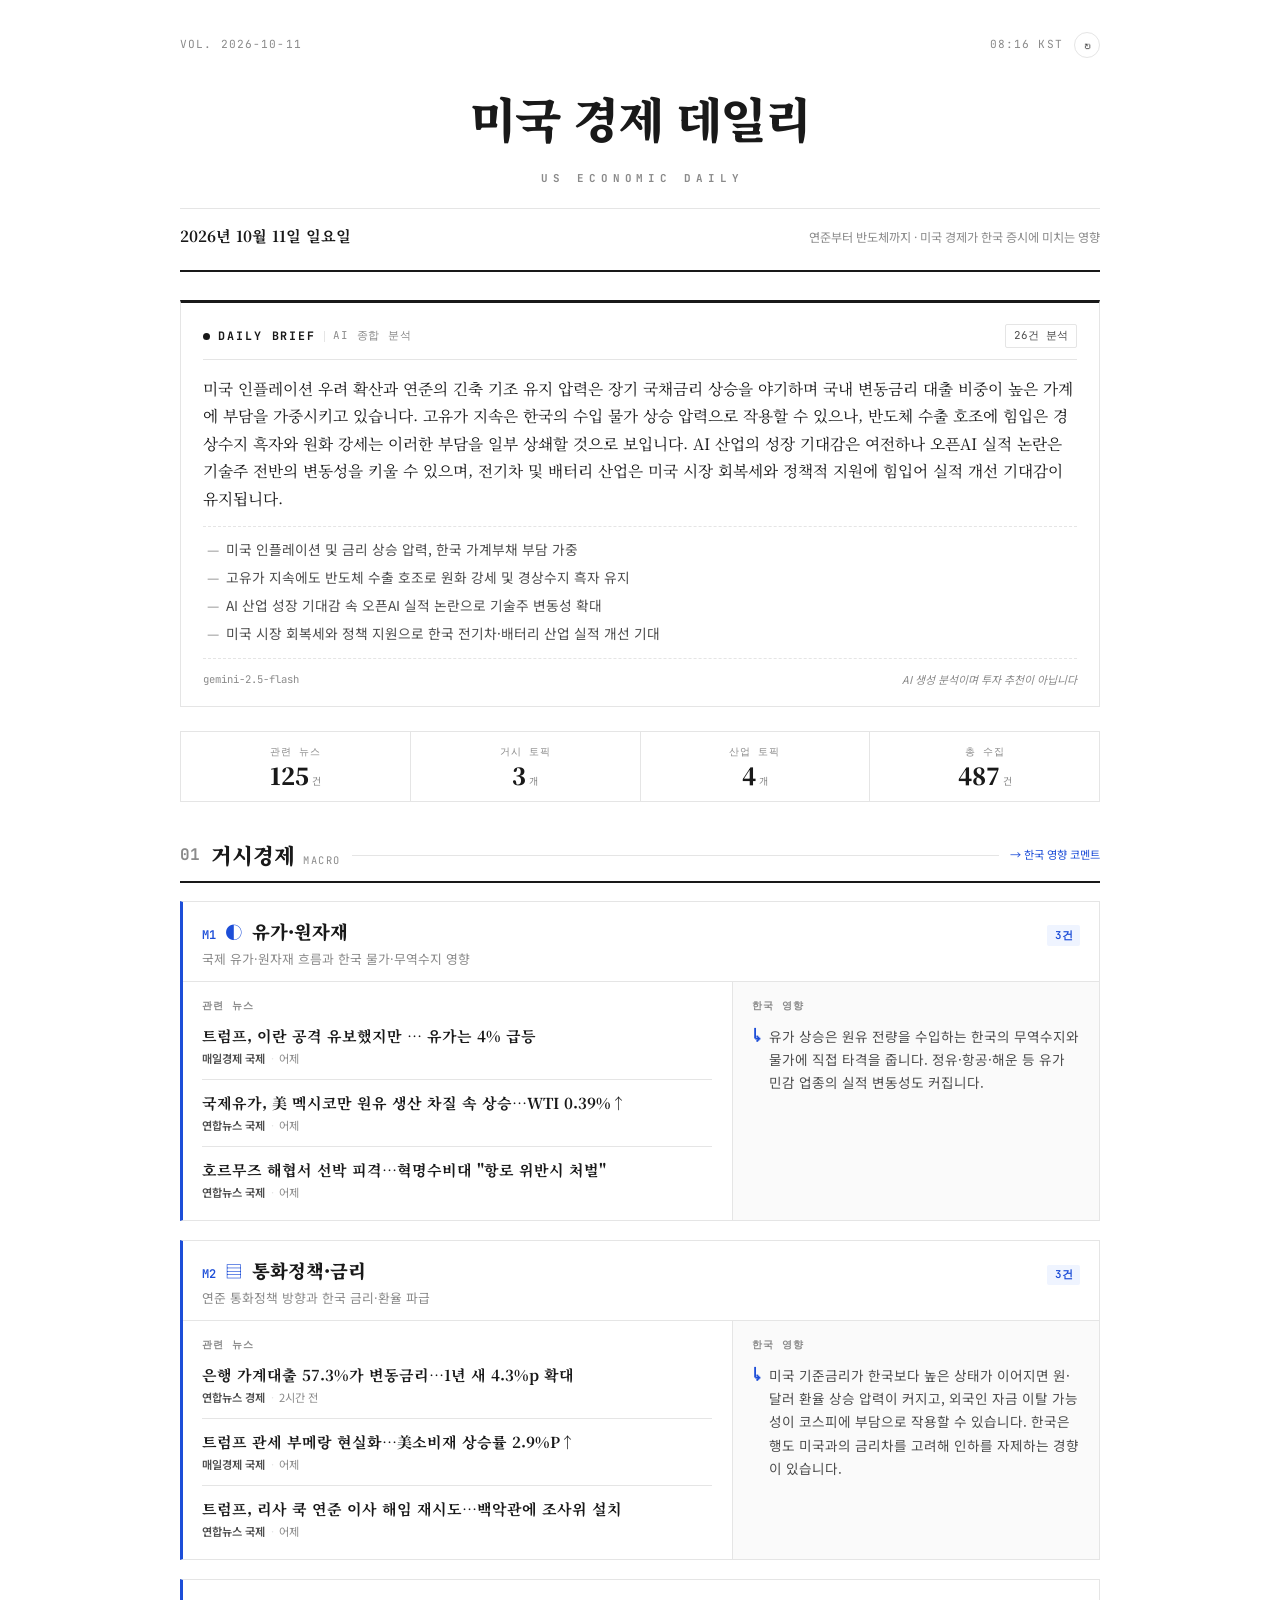
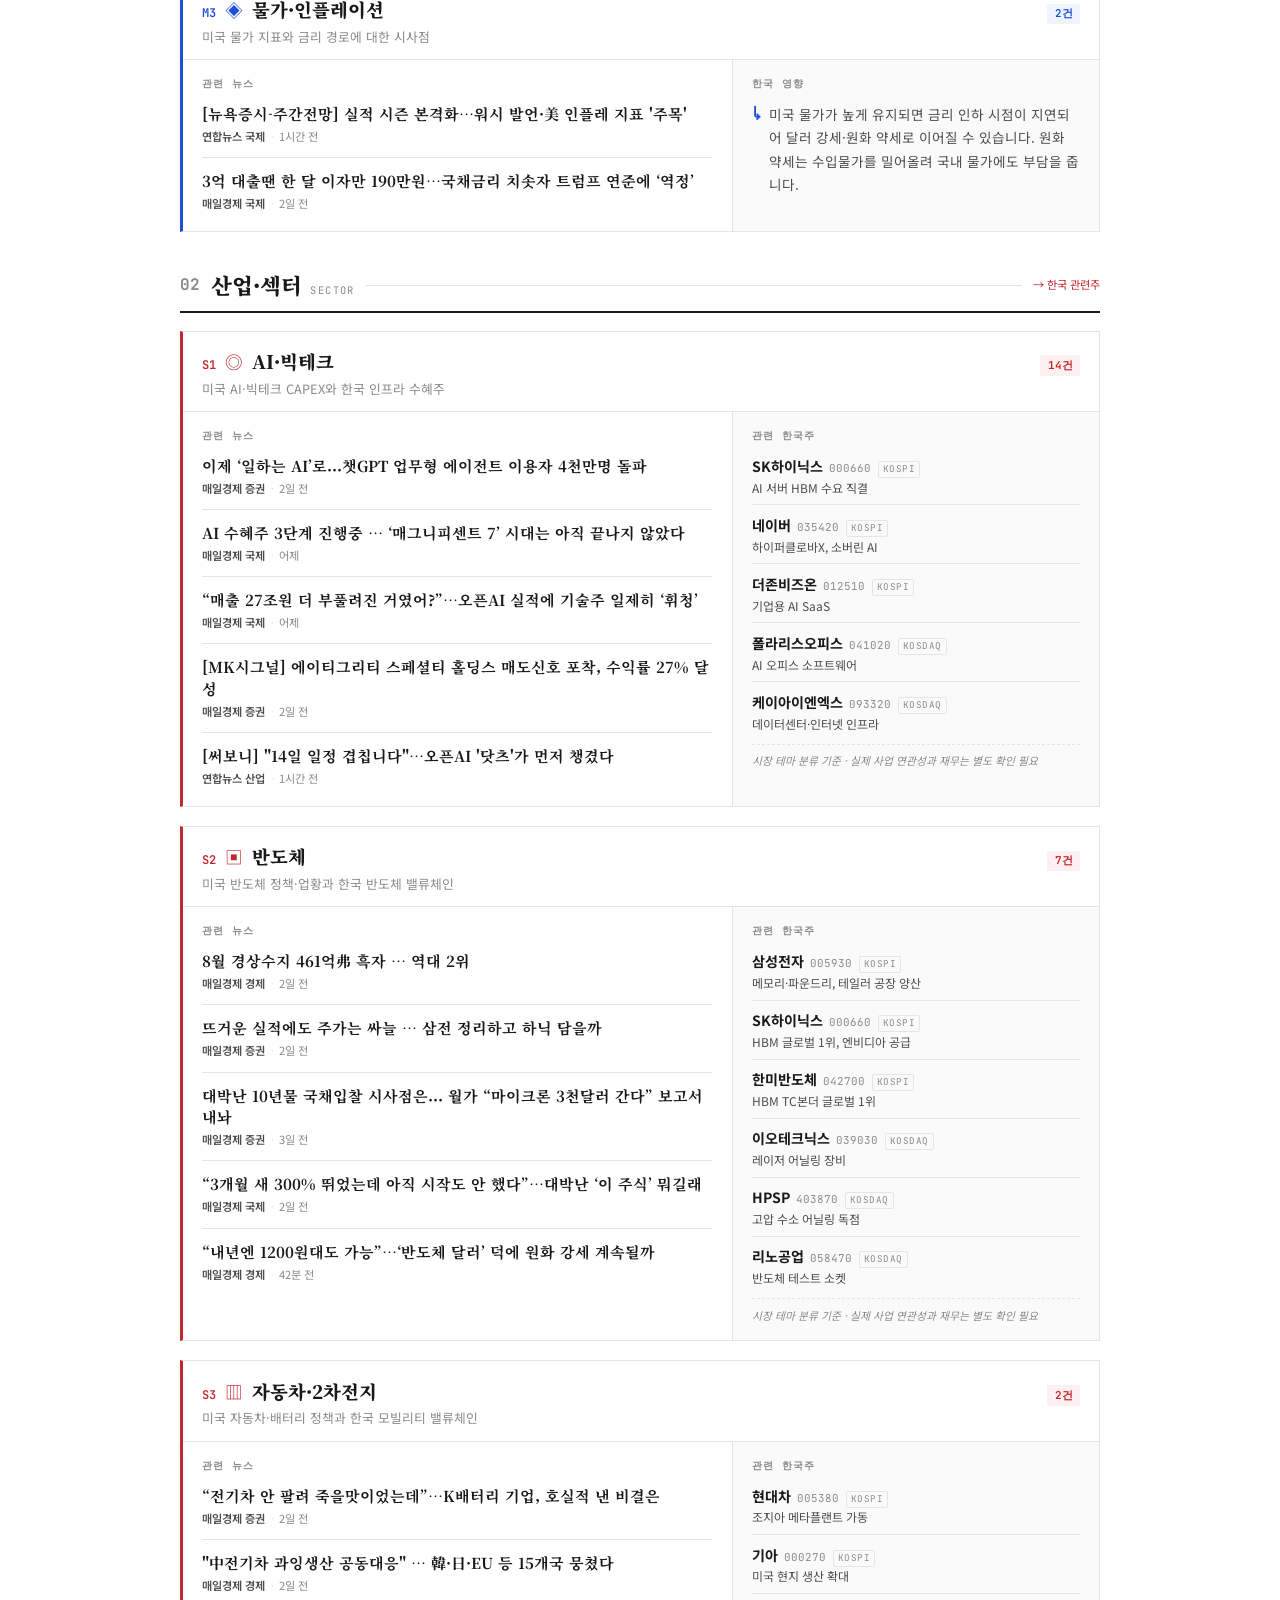
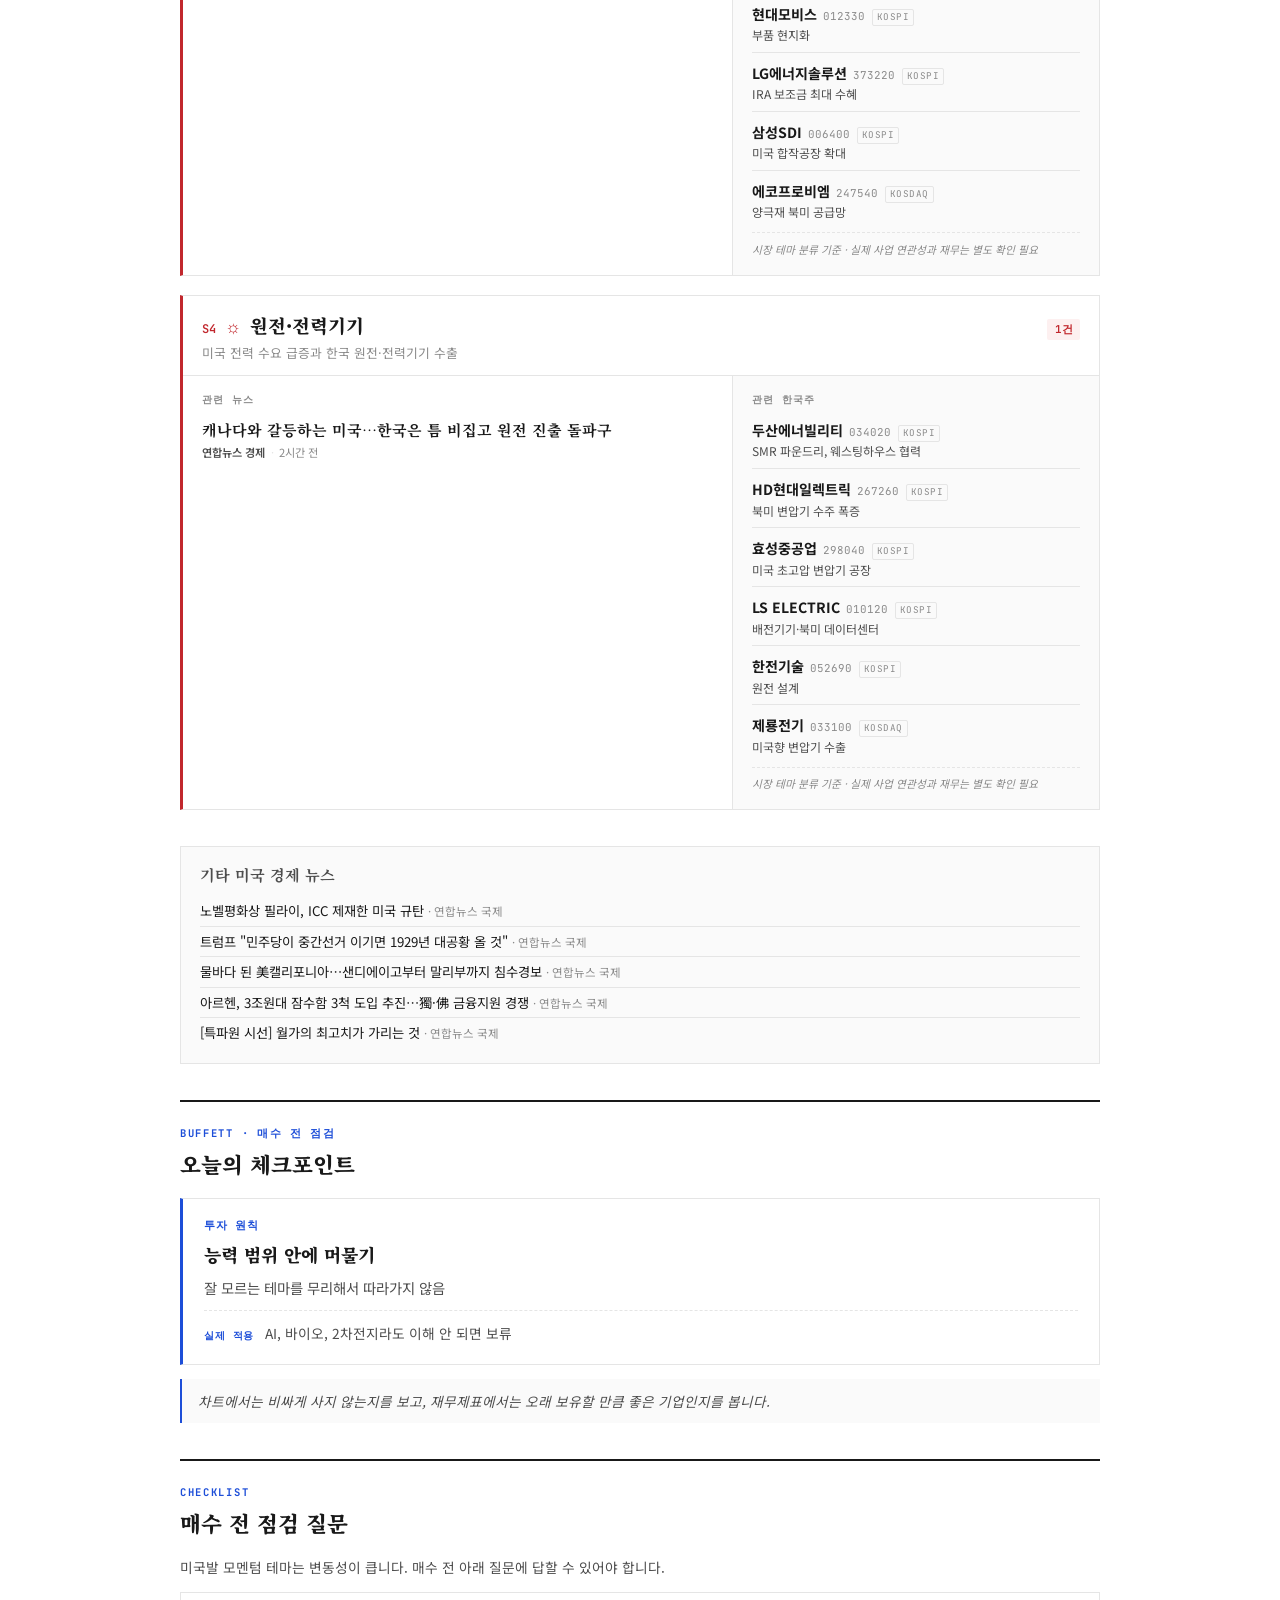
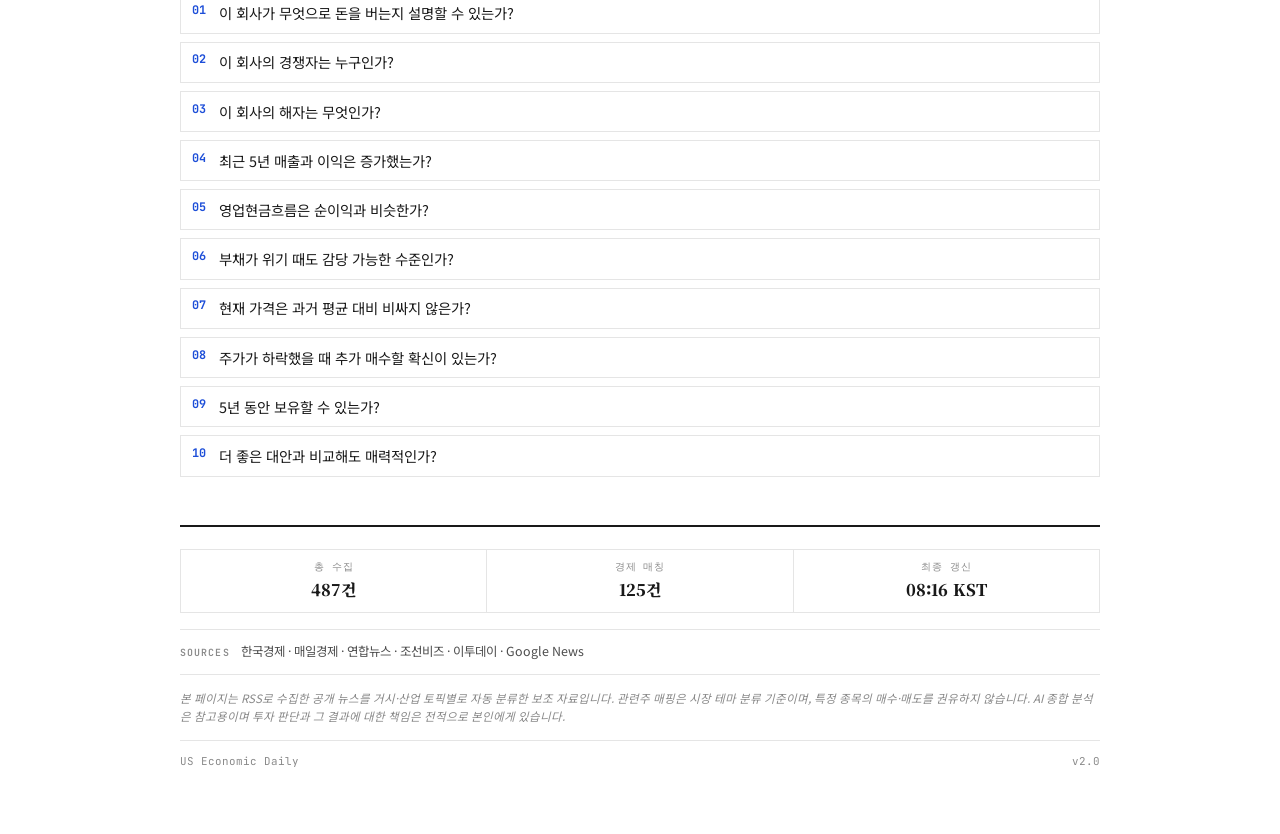
==== index.html @ 280dff76 "deploy: scheduled build 8cf573fd81466f9c422abbc6e73b5c5bdef39a39" ====
<!DOCTYPE html>
<html lang="ko">
<head>
    <meta charset="UTF-8">
    <meta name="viewport" content="width=device-width, initial-scale=1.0, maximum-scale=5.0">
    <meta name="description" content="미국 거시경제와 산업 동향이 한국 증시에 미치는 영향을 자동으로 추적하는 도구">
    <title>미국 경제 데일리 · 2026년 10월 11일 일요일</title>
    <link rel="preconnect" href="https://fonts.googleapis.com">
    <link rel="preconnect" href="https://fonts.gstatic.com" crossorigin>
    <link href="https://fonts.googleapis.com/css2?family=Noto+Serif+KR:wght@400;700;900&family=Noto+Sans+KR:wght@300;400;500;700&family=JetBrains+Mono:wght@400;600&display=swap" rel="stylesheet">
    <link rel="stylesheet" href="static/style.css">
</head>
<body>
<div class="paper">

    <!-- 마스트헤드 -->
    <header class="masthead">
        <div class="masthead-top">
            <span class="edition-no">VOL. 2026-10-11</span>
            <div class="meta-right">
                <span class="time-label">08:16 KST</span>
                <button class="refresh-btn" onclick="window.location.reload()" title="새로고침">↻</button>
            </div>
        </div>
        <h1 class="paper-title">
            <span class="title-line-1">미국 경제 데일리</span>
            <span class="title-en">US ECONOMIC DAILY</span>
        </h1>
        <div class="masthead-bottom">
            <div class="date-line">2026년 10월 11일 일요일</div>
            <div class="tagline">연준부터 반도체까지 · 미국 경제가 한국 증시에 미치는 영향</div>
        </div>
    </header>

    <!-- DAILY BRIEF (Gemini AI 종합 분석) -->
    
    <section class="brief-section">
        <div class="brief-header">
            <div class="brief-label">
                <span class="brief-dot"></span>
                <span class="brief-tag">DAILY BRIEF</span>
                <span class="brief-divider"></span>
                <span class="brief-subtitle">AI 종합 분석</span>
            </div>
            <div class="brief-meta">26건 분석</div>
        </div>
        <div class="brief-body">
            <p class="brief-summary">미국 인플레이션 우려 확산과 연준의 긴축 기조 유지 압력은 장기 국채금리 상승을 야기하며 국내 변동금리 대출 비중이 높은 가계에 부담을 가중시키고 있습니다. 고유가 지속은 한국의 수입 물가 상승 압력으로 작용할 수 있으나, 반도체 수출 호조에 힘입은 경상수지 흑자와 원화 강세는 이러한 부담을 일부 상쇄할 것으로 보입니다. AI 산업의 성장 기대감은 여전하나 오픈AI 실적 논란은 기술주 전반의 변동성을 키울 수 있으며, 전기차 및 배터리 산업은 미국 시장 회복세와 정책적 지원에 힘입어 실적 개선 기대감이 유지됩니다.</p>
            
            <ul class="brief-points">
                
                <li>미국 인플레이션 및 금리 상승 압력, 한국 가계부채 부담 가중</li>
                
                <li>고유가 지속에도 반도체 수출 호조로 원화 강세 및 경상수지 흑자 유지</li>
                
                <li>AI 산업 성장 기대감 속 오픈AI 실적 논란으로 기술주 변동성 확대</li>
                
                <li>미국 시장 회복세와 정책 지원으로 한국 전기차·배터리 산업 실적 개선 기대</li>
                
            </ul>
            
        </div>
        <div class="brief-footer">
            <span class="brief-model">gemini-2.5-flash</span>
            <span class="brief-disclaimer">AI 생성 분석이며 투자 추천이 아닙니다</span>
        </div>
    </section>
    

    

    <!-- 요약 스트립 -->
    <section class="summary-strip">
        <div class="summary-item">
            <div class="summary-label">관련 뉴스</div>
            <div class="summary-value">125<span class="unit">건</span></div>
        </div>
        <div class="summary-item">
            <div class="summary-label">거시 토픽</div>
            <div class="summary-value">3<span class="unit">개</span></div>
        </div>
        <div class="summary-item">
            <div class="summary-label">산업 토픽</div>
            <div class="summary-value">4<span class="unit">개</span></div>
        </div>
        <div class="summary-item">
            <div class="summary-label">총 수집</div>
            <div class="summary-value">487<span class="unit">건</span></div>
        </div>
    </section>

    <!-- 01 거시경제 -->
    
    <div class="mega-section">
        <div class="mega-header">
            <span class="mega-num">01</span>
            <h2 class="mega-title">거시경제 <span class="mega-en">MACRO</span></h2>
            <span class="mega-line"></span>
            <span class="mega-hint macro-hint">→ 한국 영향 코멘트</span>
        </div>
        <div class="topics-wrap">
            
            <article class="topic-block macro-block" id="macro-1">
                <header class="block-header">
                    <div class="block-title-row">
                        <span class="block-num">M1</span>
                        <span class="block-icon">◐</span>
                        <h3 class="block-title">유가·원자재</h3>
                        <span class="block-count">3건</span>
                    </div>
                    <p class="block-desc">국제 유가·원자재 흐름과 한국 물가·무역수지 영향</p>
                </header>
                <div class="block-body">
                    <div class="news-column">
                        <div class="column-label">관련 뉴스</div>
                        <ul class="news-list">
                            
                            <li class="news-item">
                                <a href="https://www.mk.co.kr/news/world/12172435" target="_blank" rel="noopener">
                                    <span class="news-title">트럼프, 이란 공격 유보했지만 … 유가는 4% 급등</span>
                                </a>
                                <div class="news-meta">
                                    <span class="news-source">매일경제 국제</span>
                                    <span class="news-dot">·</span>
                                    <span class="news-time">어제</span>
                                </div>
                                
                            </li>
                            
                            <li class="news-item">
                                <a href="https://www.yna.co.kr/view/AKR20261010005100072" target="_blank" rel="noopener">
                                    <span class="news-title">국제유가, 美 멕시코만 원유 생산 차질 속 상승…WTI 0.39%↑</span>
                                </a>
                                <div class="news-meta">
                                    <span class="news-source">연합뉴스 국제</span>
                                    <span class="news-dot">·</span>
                                    <span class="news-time">어제</span>
                                </div>
                                
                            </li>
                            
                            <li class="news-item">
                                <a href="https://www.yna.co.kr/view/AKR20261009062800108" target="_blank" rel="noopener">
                                    <span class="news-title">호르무즈 해협서 선박 피격…혁명수비대 &#34;항로 위반시 처벌&#34;</span>
                                </a>
                                <div class="news-meta">
                                    <span class="news-source">연합뉴스 국제</span>
                                    <span class="news-dot">·</span>
                                    <span class="news-time">어제</span>
                                </div>
                                
                            </li>
                            
                        </ul>
                    </div>
                    <aside class="comment-column">
                        <div class="column-label">한국 영향</div>
                        <div class="kr-comment">
                            <span class="comment-mark">↳</span>
                            <p>유가 상승은 원유 전량을 수입하는 한국의 무역수지와 물가에 직접 타격을 줍니다. 정유·항공·해운 등 유가 민감 업종의 실적 변동성도 커집니다.</p>
                        </div>
                    </aside>
                </div>
            </article>
            
            <article class="topic-block macro-block" id="macro-2">
                <header class="block-header">
                    <div class="block-title-row">
                        <span class="block-num">M2</span>
                        <span class="block-icon">▤</span>
                        <h3 class="block-title">통화정책·금리</h3>
                        <span class="block-count">3건</span>
                    </div>
                    <p class="block-desc">연준 통화정책 방향과 한국 금리·환율 파급</p>
                </header>
                <div class="block-body">
                    <div class="news-column">
                        <div class="column-label">관련 뉴스</div>
                        <ul class="news-list">
                            
                            <li class="news-item">
                                <a href="https://www.yna.co.kr/view/AKR20261010042400002" target="_blank" rel="noopener">
                                    <span class="news-title">은행 가계대출 57.3%가 변동금리…1년 새 4.3%p 확대</span>
                                </a>
                                <div class="news-meta">
                                    <span class="news-source">연합뉴스 경제</span>
                                    <span class="news-dot">·</span>
                                    <span class="news-time">2시간 전</span>
                                </div>
                                
                            </li>
                            
                            <li class="news-item">
                                <a href="https://www.mk.co.kr/news/world/12172436" target="_blank" rel="noopener">
                                    <span class="news-title">트럼프 관세 부메랑 현실화…美소비재 상승률 2.9%P↑</span>
                                </a>
                                <div class="news-meta">
                                    <span class="news-source">매일경제 국제</span>
                                    <span class="news-dot">·</span>
                                    <span class="news-time">어제</span>
                                </div>
                                
                            </li>
                            
                            <li class="news-item">
                                <a href="https://www.yna.co.kr/view/AKR20261010003800071" target="_blank" rel="noopener">
                                    <span class="news-title">트럼프, 리사 쿡 연준 이사 해임 재시도…백악관에 조사위 설치</span>
                                </a>
                                <div class="news-meta">
                                    <span class="news-source">연합뉴스 국제</span>
                                    <span class="news-dot">·</span>
                                    <span class="news-time">어제</span>
                                </div>
                                
                            </li>
                            
                        </ul>
                    </div>
                    <aside class="comment-column">
                        <div class="column-label">한국 영향</div>
                        <div class="kr-comment">
                            <span class="comment-mark">↳</span>
                            <p>미국 기준금리가 한국보다 높은 상태가 이어지면 원·달러 환율 상승 압력이 커지고, 외국인 자금 이탈 가능성이 코스피에 부담으로 작용할 수 있습니다. 한국은행도 미국과의 금리차를 고려해 인하를 자제하는 경향이 있습니다.</p>
                        </div>
                    </aside>
                </div>
            </article>
            
            <article class="topic-block macro-block" id="macro-3">
                <header class="block-header">
                    <div class="block-title-row">
                        <span class="block-num">M3</span>
                        <span class="block-icon">◈</span>
                        <h3 class="block-title">물가·인플레이션</h3>
                        <span class="block-count">2건</span>
                    </div>
                    <p class="block-desc">미국 물가 지표와 금리 경로에 대한 시사점</p>
                </header>
                <div class="block-body">
                    <div class="news-column">
                        <div class="column-label">관련 뉴스</div>
                        <ul class="news-list">
                            
                            <li class="news-item">
                                <a href="https://www.yna.co.kr/view/AKR20261011006000009" target="_blank" rel="noopener">
                                    <span class="news-title">[뉴욕증시-주간전망] 실적 시즌 본격화…워시 발언·美 인플레 지표 &#39;주목&#39;</span>
                                </a>
                                <div class="news-meta">
                                    <span class="news-source">연합뉴스 국제</span>
                                    <span class="news-dot">·</span>
                                    <span class="news-time">1시간 전</span>
                                </div>
                                
                            </li>
                            
                            <li class="news-item">
                                <a href="https://www.mk.co.kr/news/world/12172125" target="_blank" rel="noopener">
                                    <span class="news-title">3억 대출땐 한 달 이자만 190만원…국채금리 치솟자 트럼프 연준에 ‘역정’</span>
                                </a>
                                <div class="news-meta">
                                    <span class="news-source">매일경제 국제</span>
                                    <span class="news-dot">·</span>
                                    <span class="news-time">2일 전</span>
                                </div>
                                
                            </li>
                            
                        </ul>
                    </div>
                    <aside class="comment-column">
                        <div class="column-label">한국 영향</div>
                        <div class="kr-comment">
                            <span class="comment-mark">↳</span>
                            <p>미국 물가가 높게 유지되면 금리 인하 시점이 지연되어 달러 강세·원화 약세로 이어질 수 있습니다. 원화 약세는 수입물가를 밀어올려 국내 물가에도 부담을 줍니다.</p>
                        </div>
                    </aside>
                </div>
            </article>
            
        </div>
    </div>
    

    <!-- 02 산업·섹터 -->
    
    <div class="mega-section">
        <div class="mega-header">
            <span class="mega-num">02</span>
            <h2 class="mega-title">산업·섹터 <span class="mega-en">SECTOR</span></h2>
            <span class="mega-line"></span>
            <span class="mega-hint sector-hint">→ 한국 관련주</span>
        </div>
        <div class="topics-wrap">
            
            <article class="topic-block sector-block" id="sector-1">
                <header class="block-header">
                    <div class="block-title-row">
                        <span class="block-num">S1</span>
                        <span class="block-icon">◎</span>
                        <h3 class="block-title">AI·빅테크</h3>
                        <span class="block-count">14건</span>
                    </div>
                    <p class="block-desc">미국 AI·빅테크 CAPEX와 한국 인프라 수혜주</p>
                </header>
                <div class="block-body">
                    <div class="news-column">
                        <div class="column-label">관련 뉴스</div>
                        <ul class="news-list">
                            
                            <li class="news-item">
                                <a href="https://www.mk.co.kr/news/stock/12171304" target="_blank" rel="noopener">
                                    <span class="news-title">이제 ‘일하는 AI’로...챗GPT 업무형 에이전트 이용자 4천만명 돌파</span>
                                </a>
                                <div class="news-meta">
                                    <span class="news-source">매일경제 증권</span>
                                    <span class="news-dot">·</span>
                                    <span class="news-time">2일 전</span>
                                </div>
                                
                            </li>
                            
                            <li class="news-item">
                                <a href="https://www.mk.co.kr/news/world/12171886" target="_blank" rel="noopener">
                                    <span class="news-title">AI 수혜주 3단계 진행중 … ‘매그니피센트 7’ 시대는 아직 끝나지 않았다</span>
                                </a>
                                <div class="news-meta">
                                    <span class="news-source">매일경제 국제</span>
                                    <span class="news-dot">·</span>
                                    <span class="news-time">어제</span>
                                </div>
                                
                            </li>
                            
                            <li class="news-item">
                                <a href="https://www.mk.co.kr/news/world/12172223" target="_blank" rel="noopener">
                                    <span class="news-title">“매출 27조원 더 부풀려진 거였어?”…오픈AI 실적에 기술주 일제히 ‘휘청’</span>
                                </a>
                                <div class="news-meta">
                                    <span class="news-source">매일경제 국제</span>
                                    <span class="news-dot">·</span>
                                    <span class="news-time">어제</span>
                                </div>
                                
                            </li>
                            
                            <li class="news-item">
                                <a href="https://www.mk.co.kr/news/stock/12171210" target="_blank" rel="noopener">
                                    <span class="news-title">[MK시그널] 에이티그리티 스페셜티 홀딩스 매도신호 포착, 수익률 27% 달성</span>
                                </a>
                                <div class="news-meta">
                                    <span class="news-source">매일경제 증권</span>
                                    <span class="news-dot">·</span>
                                    <span class="news-time">2일 전</span>
                                </div>
                                
                            </li>
                            
                            <li class="news-item">
                                <a href="https://www.yna.co.kr/view/AKR20261010040600017" target="_blank" rel="noopener">
                                    <span class="news-title">[써보니] &#34;14일 일정 겹칩니다&#34;…오픈AI &#39;닷츠&#39;가 먼저 챙겼다</span>
                                </a>
                                <div class="news-meta">
                                    <span class="news-source">연합뉴스 산업</span>
                                    <span class="news-dot">·</span>
                                    <span class="news-time">1시간 전</span>
                                </div>
                                
                            </li>
                            
                        </ul>
                    </div>
                    
                    <aside class="stocks-column">
                        <div class="column-label">관련 한국주</div>
                        <ul class="stocks-list">
                            
                            <li class="stock-row">
                                <div class="stock-head">
                                    <span class="stock-name">SK하이닉스</span>
                                    <span class="stock-code">000660</span>
                                    <span class="stock-market">KOSPI</span>
                                </div>
                                <div class="stock-note">AI 서버 HBM 수요 직결</div>
                            </li>
                            
                            <li class="stock-row">
                                <div class="stock-head">
                                    <span class="stock-name">네이버</span>
                                    <span class="stock-code">035420</span>
                                    <span class="stock-market">KOSPI</span>
                                </div>
                                <div class="stock-note">하이퍼클로바X, 소버린 AI</div>
                            </li>
                            
                            <li class="stock-row">
                                <div class="stock-head">
                                    <span class="stock-name">더존비즈온</span>
                                    <span class="stock-code">012510</span>
                                    <span class="stock-market">KOSPI</span>
                                </div>
                                <div class="stock-note">기업용 AI SaaS</div>
                            </li>
                            
                            <li class="stock-row">
                                <div class="stock-head">
                                    <span class="stock-name">폴라리스오피스</span>
                                    <span class="stock-code">041020</span>
                                    <span class="stock-market">KOSDAQ</span>
                                </div>
                                <div class="stock-note">AI 오피스 소프트웨어</div>
                            </li>
                            
                            <li class="stock-row">
                                <div class="stock-head">
                                    <span class="stock-name">케이아이엔엑스</span>
                                    <span class="stock-code">093320</span>
                                    <span class="stock-market">KOSDAQ</span>
                                </div>
                                <div class="stock-note">데이터센터·인터넷 인프라</div>
                            </li>
                            
                        </ul>
                        <p class="stocks-disclaimer">시장 테마 분류 기준 · 실제 사업 연관성과 재무는 별도 확인 필요</p>
                    </aside>
                    
                </div>
            </article>
            
            <article class="topic-block sector-block" id="sector-2">
                <header class="block-header">
                    <div class="block-title-row">
                        <span class="block-num">S2</span>
                        <span class="block-icon">▣</span>
                        <h3 class="block-title">반도체</h3>
                        <span class="block-count">7건</span>
                    </div>
                    <p class="block-desc">미국 반도체 정책·업황과 한국 반도체 밸류체인</p>
                </header>
                <div class="block-body">
                    <div class="news-column">
                        <div class="column-label">관련 뉴스</div>
                        <ul class="news-list">
                            
                            <li class="news-item">
                                <a href="https://www.mk.co.kr/news/economy/12171845" target="_blank" rel="noopener">
                                    <span class="news-title">8월 경상수지 461억弗 흑자 … 역대 2위</span>
                                </a>
                                <div class="news-meta">
                                    <span class="news-source">매일경제 경제</span>
                                    <span class="news-dot">·</span>
                                    <span class="news-time">2일 전</span>
                                </div>
                                
                            </li>
                            
                            <li class="news-item">
                                <a href="https://www.mk.co.kr/news/business/12171488" target="_blank" rel="noopener">
                                    <span class="news-title">뜨거운 실적에도 주가는 싸늘 … 삼전 정리하고 하닉 담을까</span>
                                </a>
                                <div class="news-meta">
                                    <span class="news-source">매일경제 증권</span>
                                    <span class="news-dot">·</span>
                                    <span class="news-time">2일 전</span>
                                </div>
                                
                            </li>
                            
                            <li class="news-item">
                                <a href="https://www.mk.co.kr/news/stock/12171082" target="_blank" rel="noopener">
                                    <span class="news-title">대박난 10년물 국채입찰 시사점은... 월가 “마이크론 3천달러 간다” 보고서 내놔</span>
                                </a>
                                <div class="news-meta">
                                    <span class="news-source">매일경제 증권</span>
                                    <span class="news-dot">·</span>
                                    <span class="news-time">3일 전</span>
                                </div>
                                
                            </li>
                            
                            <li class="news-item">
                                <a href="https://www.mk.co.kr/news/economy/12172028" target="_blank" rel="noopener">
                                    <span class="news-title">“3개월 새 300% 뛰었는데 아직 시작도 안 했다”…대박난 ‘이 주식’ 뭐길래</span>
                                </a>
                                <div class="news-meta">
                                    <span class="news-source">매일경제 국제</span>
                                    <span class="news-dot">·</span>
                                    <span class="news-time">2일 전</span>
                                </div>
                                
                            </li>
                            
                            <li class="news-item">
                                <a href="https://www.mk.co.kr/news/economy/12172825" target="_blank" rel="noopener">
                                    <span class="news-title">“내년엔 1200원대도 가능”…‘반도체 달러’ 덕에 원화 강세 계속될까</span>
                                </a>
                                <div class="news-meta">
                                    <span class="news-source">매일경제 경제</span>
                                    <span class="news-dot">·</span>
                                    <span class="news-time">42분 전</span>
                                </div>
                                
                            </li>
                            
                        </ul>
                    </div>
                    
                    <aside class="stocks-column">
                        <div class="column-label">관련 한국주</div>
                        <ul class="stocks-list">
                            
                            <li class="stock-row">
                                <div class="stock-head">
                                    <span class="stock-name">삼성전자</span>
                                    <span class="stock-code">005930</span>
                                    <span class="stock-market">KOSPI</span>
                                </div>
                                <div class="stock-note">메모리·파운드리, 테일러 공장 양산</div>
                            </li>
                            
                            <li class="stock-row">
                                <div class="stock-head">
                                    <span class="stock-name">SK하이닉스</span>
                                    <span class="stock-code">000660</span>
                                    <span class="stock-market">KOSPI</span>
                                </div>
                                <div class="stock-note">HBM 글로벌 1위, 엔비디아 공급</div>
                            </li>
                            
                            <li class="stock-row">
                                <div class="stock-head">
                                    <span class="stock-name">한미반도체</span>
                                    <span class="stock-code">042700</span>
                                    <span class="stock-market">KOSPI</span>
                                </div>
                                <div class="stock-note">HBM TC본더 글로벌 1위</div>
                            </li>
                            
                            <li class="stock-row">
                                <div class="stock-head">
                                    <span class="stock-name">이오테크닉스</span>
                                    <span class="stock-code">039030</span>
                                    <span class="stock-market">KOSDAQ</span>
                                </div>
                                <div class="stock-note">레이저 어닐링 장비</div>
                            </li>
                            
                            <li class="stock-row">
                                <div class="stock-head">
                                    <span class="stock-name">HPSP</span>
                                    <span class="stock-code">403870</span>
                                    <span class="stock-market">KOSDAQ</span>
                                </div>
                                <div class="stock-note">고압 수소 어닐링 독점</div>
                            </li>
                            
                            <li class="stock-row">
                                <div class="stock-head">
                                    <span class="stock-name">리노공업</span>
                                    <span class="stock-code">058470</span>
                                    <span class="stock-market">KOSDAQ</span>
                                </div>
                                <div class="stock-note">반도체 테스트 소켓</div>
                            </li>
                            
                        </ul>
                        <p class="stocks-disclaimer">시장 테마 분류 기준 · 실제 사업 연관성과 재무는 별도 확인 필요</p>
                    </aside>
                    
                </div>
            </article>
            
            <article class="topic-block sector-block" id="sector-3">
                <header class="block-header">
                    <div class="block-title-row">
                        <span class="block-num">S3</span>
                        <span class="block-icon">▥</span>
                        <h3 class="block-title">자동차·2차전지</h3>
                        <span class="block-count">2건</span>
                    </div>
                    <p class="block-desc">미국 자동차·배터리 정책과 한국 모빌리티 밸류체인</p>
                </header>
                <div class="block-body">
                    <div class="news-column">
                        <div class="column-label">관련 뉴스</div>
                        <ul class="news-list">
                            
                            <li class="news-item">
                                <a href="https://www.mk.co.kr/news/business/12172123" target="_blank" rel="noopener">
                                    <span class="news-title">“전기차 안 팔려 죽을맛이었는데”…K배터리 기업, 호실적 낸 비결은</span>
                                </a>
                                <div class="news-meta">
                                    <span class="news-source">매일경제 증권</span>
                                    <span class="news-dot">·</span>
                                    <span class="news-time">2일 전</span>
                                </div>
                                
                            </li>
                            
                            <li class="news-item">
                                <a href="https://www.mk.co.kr/news/economy/12171836" target="_blank" rel="noopener">
                                    <span class="news-title">&#34;中전기차 과잉생산 공동대응&#34; … 韓·日·EU 등 15개국 뭉쳤다</span>
                                </a>
                                <div class="news-meta">
                                    <span class="news-source">매일경제 경제</span>
                                    <span class="news-dot">·</span>
                                    <span class="news-time">2일 전</span>
                                </div>
                                
                            </li>
                            
                        </ul>
                    </div>
                    
                    <aside class="stocks-column">
                        <div class="column-label">관련 한국주</div>
                        <ul class="stocks-list">
                            
                            <li class="stock-row">
                                <div class="stock-head">
                                    <span class="stock-name">현대차</span>
                                    <span class="stock-code">005380</span>
                                    <span class="stock-market">KOSPI</span>
                                </div>
                                <div class="stock-note">조지아 메타플랜트 가동</div>
                            </li>
                            
                            <li class="stock-row">
                                <div class="stock-head">
                                    <span class="stock-name">기아</span>
                                    <span class="stock-code">000270</span>
                                    <span class="stock-market">KOSPI</span>
                                </div>
                                <div class="stock-note">미국 현지 생산 확대</div>
                            </li>
                            
                            <li class="stock-row">
                                <div class="stock-head">
                                    <span class="stock-name">현대모비스</span>
                                    <span class="stock-code">012330</span>
                                    <span class="stock-market">KOSPI</span>
                                </div>
                                <div class="stock-note">부품 현지화</div>
                            </li>
                            
                            <li class="stock-row">
                                <div class="stock-head">
                                    <span class="stock-name">LG에너지솔루션</span>
                                    <span class="stock-code">373220</span>
                                    <span class="stock-market">KOSPI</span>
                                </div>
                                <div class="stock-note">IRA 보조금 최대 수혜</div>
                            </li>
                            
                            <li class="stock-row">
                                <div class="stock-head">
                                    <span class="stock-name">삼성SDI</span>
                                    <span class="stock-code">006400</span>
                                    <span class="stock-market">KOSPI</span>
                                </div>
                                <div class="stock-note">미국 합작공장 확대</div>
                            </li>
                            
                            <li class="stock-row">
                                <div class="stock-head">
                                    <span class="stock-name">에코프로비엠</span>
                                    <span class="stock-code">247540</span>
                                    <span class="stock-market">KOSDAQ</span>
                                </div>
                                <div class="stock-note">양극재 북미 공급망</div>
                            </li>
                            
                        </ul>
                        <p class="stocks-disclaimer">시장 테마 분류 기준 · 실제 사업 연관성과 재무는 별도 확인 필요</p>
                    </aside>
                    
                </div>
            </article>
            
            <article class="topic-block sector-block" id="sector-4">
                <header class="block-header">
                    <div class="block-title-row">
                        <span class="block-num">S4</span>
                        <span class="block-icon">☼</span>
                        <h3 class="block-title">원전·전력기기</h3>
                        <span class="block-count">1건</span>
                    </div>
                    <p class="block-desc">미국 전력 수요 급증과 한국 원전·전력기기 수출</p>
                </header>
                <div class="block-body">
                    <div class="news-column">
                        <div class="column-label">관련 뉴스</div>
                        <ul class="news-list">
                            
                            <li class="news-item">
                                <a href="https://www.yna.co.kr/view/AKR20261010033600003" target="_blank" rel="noopener">
                                    <span class="news-title">캐나다와 갈등하는 미국…한국은 틈 비집고 원전 진출 돌파구</span>
                                </a>
                                <div class="news-meta">
                                    <span class="news-source">연합뉴스 경제</span>
                                    <span class="news-dot">·</span>
                                    <span class="news-time">2시간 전</span>
                                </div>
                                
                            </li>
                            
                        </ul>
                    </div>
                    
                    <aside class="stocks-column">
                        <div class="column-label">관련 한국주</div>
                        <ul class="stocks-list">
                            
                            <li class="stock-row">
                                <div class="stock-head">
                                    <span class="stock-name">두산에너빌리티</span>
                                    <span class="stock-code">034020</span>
                                    <span class="stock-market">KOSPI</span>
                                </div>
                                <div class="stock-note">SMR 파운드리, 웨스팅하우스 협력</div>
                            </li>
                            
                            <li class="stock-row">
                                <div class="stock-head">
                                    <span class="stock-name">HD현대일렉트릭</span>
                                    <span class="stock-code">267260</span>
                                    <span class="stock-market">KOSPI</span>
                                </div>
                                <div class="stock-note">북미 변압기 수주 폭증</div>
                            </li>
                            
                            <li class="stock-row">
                                <div class="stock-head">
                                    <span class="stock-name">효성중공업</span>
                                    <span class="stock-code">298040</span>
                                    <span class="stock-market">KOSPI</span>
                                </div>
                                <div class="stock-note">미국 초고압 변압기 공장</div>
                            </li>
                            
                            <li class="stock-row">
                                <div class="stock-head">
                                    <span class="stock-name">LS ELECTRIC</span>
                                    <span class="stock-code">010120</span>
                                    <span class="stock-market">KOSPI</span>
                                </div>
                                <div class="stock-note">배전기기·북미 데이터센터</div>
                            </li>
                            
                            <li class="stock-row">
                                <div class="stock-head">
                                    <span class="stock-name">한전기술</span>
                                    <span class="stock-code">052690</span>
                                    <span class="stock-market">KOSPI</span>
                                </div>
                                <div class="stock-note">원전 설계</div>
                            </li>
                            
                            <li class="stock-row">
                                <div class="stock-head">
                                    <span class="stock-name">제룡전기</span>
                                    <span class="stock-code">033100</span>
                                    <span class="stock-market">KOSDAQ</span>
                                </div>
                                <div class="stock-note">미국향 변압기 수출</div>
                            </li>
                            
                        </ul>
                        <p class="stocks-disclaimer">시장 테마 분류 기준 · 실제 사업 연관성과 재무는 별도 확인 필요</p>
                    </aside>
                    
                </div>
            </article>
            
        </div>
    </div>
    

    <!-- 미분류 -->
    
    <section class="uncategorized-section">
        <h3 class="uncat-title">기타 미국 경제 뉴스</h3>
        <ul class="uncat-list">
            
            <li>
                <a href="https://www.yna.co.kr/view/AKR20261011007100009" target="_blank" rel="noopener">노벨평화상 필라이, ICC 제재한 미국 규탄</a>
                <span class="uncat-source">· 연합뉴스 국제</span>
            </li>
            
            <li>
                <a href="https://www.yna.co.kr/view/AKR20261011007000071" target="_blank" rel="noopener">트럼프 &#34;민주당이 중간선거 이기면 1929년 대공황 올 것&#34;</a>
                <span class="uncat-source">· 연합뉴스 국제</span>
            </li>
            
            <li>
                <a href="https://www.yna.co.kr/view/AKR20261011006800075" target="_blank" rel="noopener">물바다 된 美캘리포니아…샌디에이고부터 말리부까지 침수경보</a>
                <span class="uncat-source">· 연합뉴스 국제</span>
            </li>
            
            <li>
                <a href="https://www.yna.co.kr/view/AKR20261011004000009" target="_blank" rel="noopener">아르헨, 3조원대 잠수함 3척 도입 추진…獨·佛 금융지원 경쟁</a>
                <span class="uncat-source">· 연합뉴스 국제</span>
            </li>
            
            <li>
                <a href="https://www.yna.co.kr/view/AKR20261011001300072" target="_blank" rel="noopener">[특파원 시선] 월가의 최고치가 가리는 것</a>
                <span class="uncat-source">· 연합뉴스 국제</span>
            </li>
            
        </ul>
    </section>
    

    

    <!-- 버핏 체크포인트 -->
    
    <section class="buffett-section">
        <div class="section-eyebrow">BUFFETT · 매수 전 점검</div>
        <h2 class="section-h2">오늘의 체크포인트</h2>
        <div class="buffett-card">
            <div class="buffett-type">
                투자 원칙
            </div>
            <h3 class="buffett-title">능력 범위 안에 머물기</h3>
            <p class="buffett-text">잘 모르는 테마를 무리해서 따라가지 않음</p>
            
            <div class="buffett-apply">
                <span class="apply-label">실제 적용</span>
                <span class="apply-text">AI, 바이오, 2차전지라도 이해 안 되면 보류</span>
            </div>
            
        </div>
        
        <div class="buffett-oneliner">차트에서는 비싸게 사지 않는지를 보고, 재무제표에서는 오래 보유할 만큼 좋은 기업인지를 봅니다.</div>
        
    </section>
    

    <!-- 매수 전 질문 -->
    
    <section class="questions-section">
        <div class="section-eyebrow">CHECKLIST</div>
        <h2 class="section-h2">매수 전 점검 질문</h2>
        <p class="questions-note">
            미국발 모멘텀 테마는 변동성이 큽니다. 매수 전 아래 질문에 답할 수 있어야 합니다.
        </p>
        <ol class="questions-list">
            
            <li>이 회사가 무엇으로 돈을 버는지 설명할 수 있는가?</li>
            
            <li>이 회사의 경쟁자는 누구인가?</li>
            
            <li>이 회사의 해자는 무엇인가?</li>
            
            <li>최근 5년 매출과 이익은 증가했는가?</li>
            
            <li>영업현금흐름은 순이익과 비슷한가?</li>
            
            <li>부채가 위기 때도 감당 가능한 수준인가?</li>
            
            <li>현재 가격은 과거 평균 대비 비싸지 않은가?</li>
            
            <li>주가가 하락했을 때 추가 매수할 확신이 있는가?</li>
            
            <li>5년 동안 보유할 수 있는가?</li>
            
            <li>더 좋은 대안과 비교해도 매력적인가?</li>
            
        </ol>
    </section>
    

    <!-- 푸터 -->
    <footer class="footer">
        <div class="footer-row">
            <div class="footer-block">
                <div class="footer-label">총 수집</div>
                <div class="footer-value">487건</div>
            </div>
            <div class="footer-block">
                <div class="footer-label">경제 매칭</div>
                <div class="footer-value">125건</div>
            </div>
            <div class="footer-block">
                <div class="footer-label">최종 갱신</div>
                <div class="footer-value">08:16 KST</div>
            </div>
        </div>
        <div class="footer-sources">
            <span class="sources-label">SOURCES</span>
            한국경제 · 매일경제 · 연합뉴스 · 조선비즈 · 이투데이 · Google News
        </div>
        <div class="disclaimer">
            본 페이지는 RSS로 수집한 공개 뉴스를 거시·산업 토픽별로 자동 분류한 보조 자료입니다.
            관련주 매핑은 시장 테마 분류 기준이며, 특정 종목의 매수·매도를 권유하지 않습니다.
            AI 종합 분석은 참고용이며 투자 판단과 그 결과에 대한 책임은 전적으로 본인에게 있습니다.
        </div>
        <div class="footer-bottom">
            <span>US Economic Daily</span>
            <span class="footer-version">v2.0</span>
        </div>
    </footer>

</div>

<script>
    document.addEventListener('keydown', (e) => {
        if ((e.key === 'r' || e.key === 'R') && !e.target.matches('input, textarea')) {
            window.location.reload();
        }
    });
</script>
</body>
</html>
<!-- Built at 2026-10-11T08:16:15.508914+09:00 | US Economic Daily | Static build for GitHub Pages -->
---- static/style.css ----
/* ============================================================
   US Economic Daily - Style v2 (Clean White)
   - 배경: #ffffff (사용자 표준)
   - 거시(macro) = 파랑 / 산업(sector) = 빨강 포인트
   - 그림자·그라데이션 최소화, 얇은 라인 위주의 미니멀 디자인
   - 한국 컨벤션: 빨강=상승, 파랑=하락 (마켓 지표 표시 시)
   ============================================================ */

:root {
    --bg: #ffffff;
    --bg-soft: #fafafa;
    --ink: #191919;
    --ink-soft: #4d4d4d;
    --ink-light: #8a8a8a;
    --line: #e5e5e5;
    --line-strong: #191919;
    --macro: #1d4ed8;          /* 거시 = 파랑 */
    --macro-soft: #eff4ff;
    --sector: #c1272d;         /* 산업 = 빨강 */
    --sector-soft: #fdf0f0;
    --serif: "Noto Serif KR", Georgia, serif;
    --sans: "Noto Sans KR", -apple-system, BlinkMacSystemFont, sans-serif;
    --mono: "JetBrains Mono", ui-monospace, Consolas, monospace;
}

* { box-sizing: border-box; margin: 0; padding: 0; }

html { scroll-behavior: smooth; }

body {
    font-family: var(--sans);
    background: var(--bg);
    color: var(--ink);
    line-height: 1.6;
    -webkit-font-smoothing: antialiased;
}

.paper {
    max-width: 960px;
    margin: 0 auto;
    padding: 2rem 1.25rem 4rem;
}

/* ============================================================
   마스트헤드
   ============================================================ */
.masthead {
    border-bottom: 2px solid var(--line-strong);
    padding-bottom: 1.4rem;
    margin-bottom: 1.75rem;
}

.masthead-top {
    display: flex;
    justify-content: space-between;
    align-items: center;
    font-family: var(--mono);
    font-size: 0.7rem;
    letter-spacing: 0.1em;
    color: var(--ink-light);
    padding-bottom: 1.4rem;
}

.meta-right { display: flex; align-items: center; gap: 0.7rem; }

.refresh-btn {
    background: transparent;
    border: 1px solid var(--line);
    color: var(--ink-soft);
    width: 26px; height: 26px;
    border-radius: 50%;
    cursor: pointer;
    font-size: 0.9rem;
    display: flex; align-items: center; justify-content: center;
    transition: all 0.15s;
}
.refresh-btn:hover { border-color: var(--ink); color: var(--ink); }

.paper-title { text-align: center; }

.title-line-1 {
    display: block;
    font-family: var(--serif);
    font-weight: 900;
    font-size: clamp(2rem, 6vw, 3rem);
    letter-spacing: -0.03em;
    color: var(--ink);
}

.title-en {
    display: block;
    font-family: var(--mono);
    font-size: 0.68rem;
    letter-spacing: 0.45em;
    color: var(--ink-light);
    margin-top: 0.8rem;
    padding-left: 0.45em;
}

.masthead-bottom {
    display: flex;
    justify-content: space-between;
    align-items: baseline;
    margin-top: 1.3rem;
    padding-top: 0.9rem;
    border-top: 1px solid var(--line);
    flex-wrap: wrap;
    gap: 0.4rem;
}

.date-line {
    font-family: var(--serif);
    font-size: 0.95rem;
    font-weight: 700;
}

.tagline {
    font-size: 0.76rem;
    color: var(--ink-light);
    text-align: right;
}

/* ============================================================
   DAILY BRIEF
   ============================================================ */
.brief-section {
    border: 1px solid var(--line);
    border-top: 3px solid var(--ink);
    padding: 1.3rem 1.4rem 1.1rem;
    margin-bottom: 1.5rem;
    background: var(--bg);
}

.brief-header {
    display: flex;
    justify-content: space-between;
    align-items: center;
    padding-bottom: 0.7rem;
    margin-bottom: 0.9rem;
    border-bottom: 1px solid var(--line);
    flex-wrap: wrap;
    gap: 0.4rem;
}

.brief-label { display: flex; align-items: center; gap: 0.5rem; }

.brief-dot {
    width: 7px; height: 7px;
    background: var(--ink);
    border-radius: 50%;
}

.brief-tag {
    font-family: var(--mono);
    font-size: 0.73rem;
    letter-spacing: 0.16em;
    font-weight: 700;
    color: var(--ink);
}

.brief-divider { width: 1px; height: 11px; background: var(--line); }

.brief-subtitle {
    font-family: var(--mono);
    font-size: 0.68rem;
    color: var(--ink-light);
    letter-spacing: 0.08em;
}

.brief-meta {
    font-family: var(--mono);
    font-size: 0.68rem;
    color: var(--ink-soft);
    padding: 0.15rem 0.5rem;
    border: 1px solid var(--line);
    border-radius: 2px;
}

.brief-summary {
    font-family: var(--serif);
    font-size: 0.98rem;
    line-height: 1.75;
    color: var(--ink);
    margin-bottom: 0.9rem;
}

.brief-points {
    list-style: none;
    display: flex;
    flex-direction: column;
    gap: 0.4rem;
    padding-top: 0.75rem;
    border-top: 1px dashed var(--line);
}

.brief-points li {
    position: relative;
    padding-left: 1.4rem;
    font-size: 0.86rem;
    line-height: 1.55;
    color: var(--ink-soft);
}

.brief-points li::before {
    content: "—";
    position: absolute;
    left: 0.2rem;
    color: var(--ink-light);
}

.brief-footer {
    display: flex;
    justify-content: space-between;
    align-items: center;
    margin-top: 0.9rem;
    padding-top: 0.7rem;
    border-top: 1px dashed var(--line);
    flex-wrap: wrap;
    gap: 0.3rem;
}

.brief-model {
    font-family: var(--mono);
    font-size: 0.66rem;
    color: var(--ink-light);
}

.brief-disclaimer {
    font-size: 0.68rem;
    color: var(--ink-light);
    font-style: italic;
}

/* ============================================================
   요약 스트립 (얇은 라인 스타일)
   ============================================================ */
.summary-strip {
    display: flex;
    align-items: stretch;
    border: 1px solid var(--line);
    margin-bottom: 1.75rem;
}

.summary-item {
    flex: 1;
    padding: 0.8rem 1rem;
    text-align: center;
}

.summary-item + .summary-item { border-left: 1px solid var(--line); }

.summary-label {
    font-family: var(--mono);
    font-size: 0.62rem;
    letter-spacing: 0.1em;
    color: var(--ink-light);
    text-transform: uppercase;
    margin-bottom: 0.15rem;
}

.summary-value {
    font-family: var(--serif);
    font-size: 1.45rem;
    font-weight: 900;
    color: var(--ink);
    line-height: 1.1;
}

.summary-value .unit {
    font-family: var(--sans);
    font-size: 0.62rem;
    font-weight: 400;
    color: var(--ink-light);
    margin-left: 0.2rem;
}

/* ============================================================
   메가 섹션 (거시 / 산업)
   ============================================================ */
.mega-section { margin: 2.25rem 0; }

.mega-header {
    display: flex;
    align-items: center;
    gap: 0.7rem;
    margin-bottom: 1.1rem;
    padding-bottom: 0.55rem;
    border-bottom: 2px solid var(--ink);
}

.mega-num {
    font-family: var(--mono);
    font-size: 1rem;
    font-weight: 700;
    color: var(--ink-light);
}

.mega-title {
    font-family: var(--serif);
    font-size: 1.35rem;
    font-weight: 900;
    display: flex;
    align-items: baseline;
    gap: 0.5rem;
}

.mega-en {
    font-family: var(--mono);
    font-size: 0.65rem;
    letter-spacing: 0.14em;
    color: var(--ink-light);
    font-weight: 400;
}

.mega-line { flex: 1; height: 1px; background: var(--line); }

.mega-hint {
    font-size: 0.7rem;
    color: var(--ink-light);
    white-space: nowrap;
}

.macro-hint { color: var(--macro); }
.sector-hint { color: var(--sector); }

/* ============================================================
   토픽 블록
   ============================================================ */
.topics-wrap {
    display: flex;
    flex-direction: column;
    gap: 1.2rem;
}

.topic-block {
    border: 1px solid var(--line);
    background: var(--bg);
}

.macro-block { border-left: 3px solid var(--macro); }
.sector-block { border-left: 3px solid var(--sector); }

.block-header {
    padding: 0.95rem 1.2rem 0.8rem;
    border-bottom: 1px solid var(--line);
}

.block-title-row {
    display: flex;
    align-items: baseline;
    gap: 0.55rem;
    margin-bottom: 0.2rem;
}

.block-num {
    font-family: var(--mono);
    font-size: 0.75rem;
    font-weight: 600;
}

.macro-block .block-num { color: var(--macro); }
.sector-block .block-num { color: var(--sector); }

.block-icon { font-size: 1.1rem; }
.macro-block .block-icon { color: var(--macro); }
.sector-block .block-icon { color: var(--sector); }

.block-title {
    font-family: var(--serif);
    font-size: 1.15rem;
    font-weight: 900;
    flex: 1;
}

.block-count {
    font-family: var(--mono);
    font-size: 0.68rem;
    font-weight: 600;
    padding: 0.1rem 0.45rem;
    border-radius: 2px;
}

.macro-block .block-count { color: var(--macro); background: var(--macro-soft); }
.sector-block .block-count { color: var(--sector); background: var(--sector-soft); }

.block-desc {
    font-size: 0.8rem;
    color: var(--ink-light);
    line-height: 1.45;
}

/* 2열 레이아웃 */
.block-body {
    display: grid;
    grid-template-columns: 1fr;
}

@media (min-width: 720px) {
    .block-body { grid-template-columns: 1.5fr 1fr; }
    .news-column { border-right: 1px solid var(--line); }
}

.news-column { padding: 1rem 1.2rem 1.1rem; }
.comment-column, .stocks-column { padding: 1rem 1.2rem 1.1rem; background: var(--bg-soft); }

.column-label {
    font-family: var(--mono);
    font-size: 0.62rem;
    letter-spacing: 0.13em;
    color: var(--ink-light);
    text-transform: uppercase;
    font-weight: 600;
    margin-bottom: 0.7rem;
}

/* 뉴스 리스트 */
.news-list {
    list-style: none;
    display: flex;
    flex-direction: column;
    gap: 0.75rem;
}

.news-item {
    padding-bottom: 0.7rem;
    border-bottom: 1px solid var(--line);
}

.news-item:last-child { border-bottom: none; padding-bottom: 0; }

.news-item a { text-decoration: none; color: var(--ink); }

.news-title {
    display: block;
    font-family: var(--serif);
    font-weight: 700;
    font-size: 0.94rem;
    line-height: 1.45;
    transition: color 0.12s;
}

.macro-block .news-item a:hover .news-title { color: var(--macro); }
.sector-block .news-item a:hover .news-title { color: var(--sector); }

.news-meta {
    display: flex;
    align-items: center;
    gap: 0.35rem;
    margin-top: 0.2rem;
    font-size: 0.7rem;
    color: var(--ink-light);
}

.news-source { font-weight: 600; color: var(--ink-soft); }
.news-dot { color: var(--line); }

.news-point {
    margin-top: 0.3rem;
    font-size: 0.8rem;
    color: var(--ink-soft);
    line-height: 1.5;
    padding-left: 0.65rem;
    border-left: 2px solid var(--line);
}

/* 한국 영향 코멘트 (macro) */
.kr-comment {
    display: flex;
    gap: 0.5rem;
    align-items: flex-start;
}

.comment-mark {
    color: var(--macro);
    font-size: 1.1rem;
    font-weight: 700;
    line-height: 1.4;
    flex-shrink: 0;
}

.kr-comment p {
    font-size: 0.85rem;
    line-height: 1.7;
    color: var(--ink-soft);
}

/* 관련주 (sector) */
.stocks-list {
    list-style: none;
    display: flex;
    flex-direction: column;
    gap: 0.55rem;
}

.stock-row {
    padding-bottom: 0.5rem;
    border-bottom: 1px solid var(--line);
}

.stock-row:last-child { border-bottom: none; padding-bottom: 0; }

.stock-head {
    display: flex;
    align-items: baseline;
    gap: 0.4rem;
    margin-bottom: 0.1rem;
}

.stock-name {
    font-weight: 700;
    font-size: 0.88rem;
}

.stock-code {
    font-family: var(--mono);
    font-size: 0.68rem;
    color: var(--ink-light);
}

.stock-market {
    font-family: var(--mono);
    font-size: 0.58rem;
    color: var(--ink-light);
    border: 1px solid var(--line);
    padding: 0 0.28rem;
    border-radius: 2px;
    letter-spacing: 0.04em;
}

.stock-note {
    font-size: 0.75rem;
    color: var(--ink-soft);
    line-height: 1.4;
}

.stocks-disclaimer {
    margin-top: 0.7rem;
    padding-top: 0.55rem;
    border-top: 1px dashed var(--line);
    font-size: 0.67rem;
    color: var(--ink-light);
    font-style: italic;
    line-height: 1.4;
}

/* ============================================================
   미분류
   ============================================================ */
.uncategorized-section {
    margin-top: 1.4rem;
    padding: 1rem 1.2rem;
    border: 1px solid var(--line);
    background: var(--bg-soft);
}

.uncat-title {
    font-family: var(--serif);
    font-size: 0.95rem;
    margin-bottom: 0.55rem;
    color: var(--ink-soft);
}

.uncat-list { list-style: none; }

.uncat-list li {
    padding: 0.32rem 0;
    border-bottom: 1px solid var(--line);
    font-size: 0.83rem;
    line-height: 1.45;
}

.uncat-list li:last-child { border-bottom: none; }

.uncat-list a { color: var(--ink); text-decoration: none; }
.uncat-list a:hover { color: var(--sector); text-decoration: underline; }

.uncat-source { color: var(--ink-light); font-size: 0.72rem; }

/* ============================================================
   버핏 섹션
   ============================================================ */
.buffett-section, .questions-section {
    margin-top: 2.25rem;
    padding-top: 1.4rem;
    border-top: 2px solid var(--ink);
}

.section-eyebrow {
    font-family: var(--mono);
    font-size: 0.66rem;
    letter-spacing: 0.16em;
    color: var(--macro);
    text-transform: uppercase;
    font-weight: 700;
    margin-bottom: 0.35rem;
}

.section-h2 {
    font-family: var(--serif);
    font-size: 1.35rem;
    font-weight: 900;
    margin-bottom: 1rem;
}

.buffett-card {
    border: 1px solid var(--line);
    border-left: 3px solid var(--macro);
    padding: 1.15rem 1.3rem;
    background: var(--bg);
}

.buffett-type {
    font-family: var(--mono);
    font-size: 0.66rem;
    color: var(--macro);
    letter-spacing: 0.11em;
    text-transform: uppercase;
    margin-bottom: 0.35rem;
    font-weight: 600;
}

.buffett-title {
    font-family: var(--serif);
    font-size: 1.12rem;
    font-weight: 900;
    margin-bottom: 0.45rem;
}

.buffett-text {
    font-size: 0.9rem;
    color: var(--ink-soft);
    line-height: 1.65;
    margin-bottom: 0.65rem;
}

.buffett-apply {
    padding-top: 0.55rem;
    border-top: 1px dashed var(--line);
}

.apply-label {
    display: inline-block;
    font-family: var(--mono);
    font-size: 0.64rem;
    color: var(--macro);
    letter-spacing: 0.09em;
    margin-right: 0.4rem;
    font-weight: 600;
}

.apply-text { font-size: 0.86rem; color: var(--ink-soft); }

.buffett-oneliner {
    margin-top: 0.9rem;
    padding: 0.75rem 1rem;
    background: var(--bg-soft);
    border-left: 2px solid var(--macro);
    font-style: italic;
    font-size: 0.85rem;
    color: var(--ink-soft);
    line-height: 1.5;
}

/* 질문 리스트 */
.questions-note {
    font-size: 0.86rem;
    color: var(--ink-soft);
    margin-bottom: 0.9rem;
    line-height: 1.55;
}

.questions-list {
    list-style: none;
    counter-reset: q;
    display: flex;
    flex-direction: column;
    gap: 0.5rem;
}

.questions-list li {
    counter-increment: q;
    padding: 0.55rem 0.8rem 0.55rem 2.4rem;
    border: 1px solid var(--line);
    position: relative;
    font-size: 0.9rem;
    line-height: 1.5;
}

.questions-list li::before {
    content: counter(q, decimal-leading-zero);
    position: absolute;
    left: 0.7rem;
    top: 0.55rem;
    font-family: var(--mono);
    font-size: 0.74rem;
    color: var(--macro);
    font-weight: 700;
}

/* ============================================================
   빈 상태
   ============================================================ */
.empty-state {
    text-align: center;
    padding: 3rem 1.5rem;
    border: 1px dashed var(--line);
}

.empty-icon { font-size: 2.2rem; color: var(--sector); margin-bottom: 0.6rem; }

.empty-title {
    font-family: var(--serif);
    font-size: 1.15rem;
    margin-bottom: 0.45rem;
}

.empty-text {
    font-size: 0.88rem;
    color: var(--ink-soft);
    line-height: 1.6;
    margin-bottom: 1.1rem;
}

.empty-cta {
    background: var(--ink);
    color: white;
    border: none;
    padding: 0.55rem 1.3rem;
    font-family: var(--sans);
    font-size: 0.86rem;
    font-weight: 600;
    cursor: pointer;
    transition: background 0.15s;
}

.empty-cta:hover { background: #333; }

/* ============================================================
   푸터
   ============================================================ */
.footer {
    margin-top: 3rem;
    padding-top: 1.4rem;
    border-top: 2px solid var(--ink);
}

.footer-row {
    display: flex;
    gap: 0;
    margin-bottom: 1rem;
    border: 1px solid var(--line);
}

.footer-block {
    flex: 1;
    padding: 0.6rem 0.9rem;
    text-align: center;
}

.footer-block + .footer-block { border-left: 1px solid var(--line); }

.footer-label {
    font-family: var(--mono);
    font-size: 0.6rem;
    letter-spacing: 0.09em;
    color: var(--ink-light);
    text-transform: uppercase;
    margin-bottom: 0.15rem;
}

.footer-value {
    font-family: var(--serif);
    font-weight: 900;
    font-size: 1rem;
}

.footer-sources {
    padding: 0.75rem 0;
    border-top: 1px solid var(--line);
    border-bottom: 1px solid var(--line);
    font-size: 0.78rem;
    color: var(--ink-soft);
    margin: 0.9rem 0;
}

.sources-label {
    font-family: var(--mono);
    font-size: 0.62rem;
    letter-spacing: 0.11em;
    color: var(--ink-light);
    margin-right: 0.5rem;
    font-weight: 600;
}

.disclaimer {
    font-size: 0.72rem;
    color: var(--ink-light);
    line-height: 1.55;
    margin-bottom: 0.9rem;
    font-style: italic;
}

.footer-bottom {
    display: flex;
    justify-content: space-between;
    font-family: var(--mono);
    font-size: 0.68rem;
    color: var(--ink-light);
    padding-top: 0.75rem;
    border-top: 1px solid var(--line);
}

/* 모바일 요약 스트립 줄바꿈 */
@media (max-width: 560px) {
    .summary-strip { flex-wrap: wrap; }
    .summary-item { flex: 1 1 45%; }
    .summary-item:nth-child(3) { border-left: none; border-top: 1px solid var(--line); }
    .summary-item:nth-child(4) { border-top: 1px solid var(--line); }
    .footer-row { flex-wrap: wrap; }
    .footer-block { flex: 1 1 45%; }
}
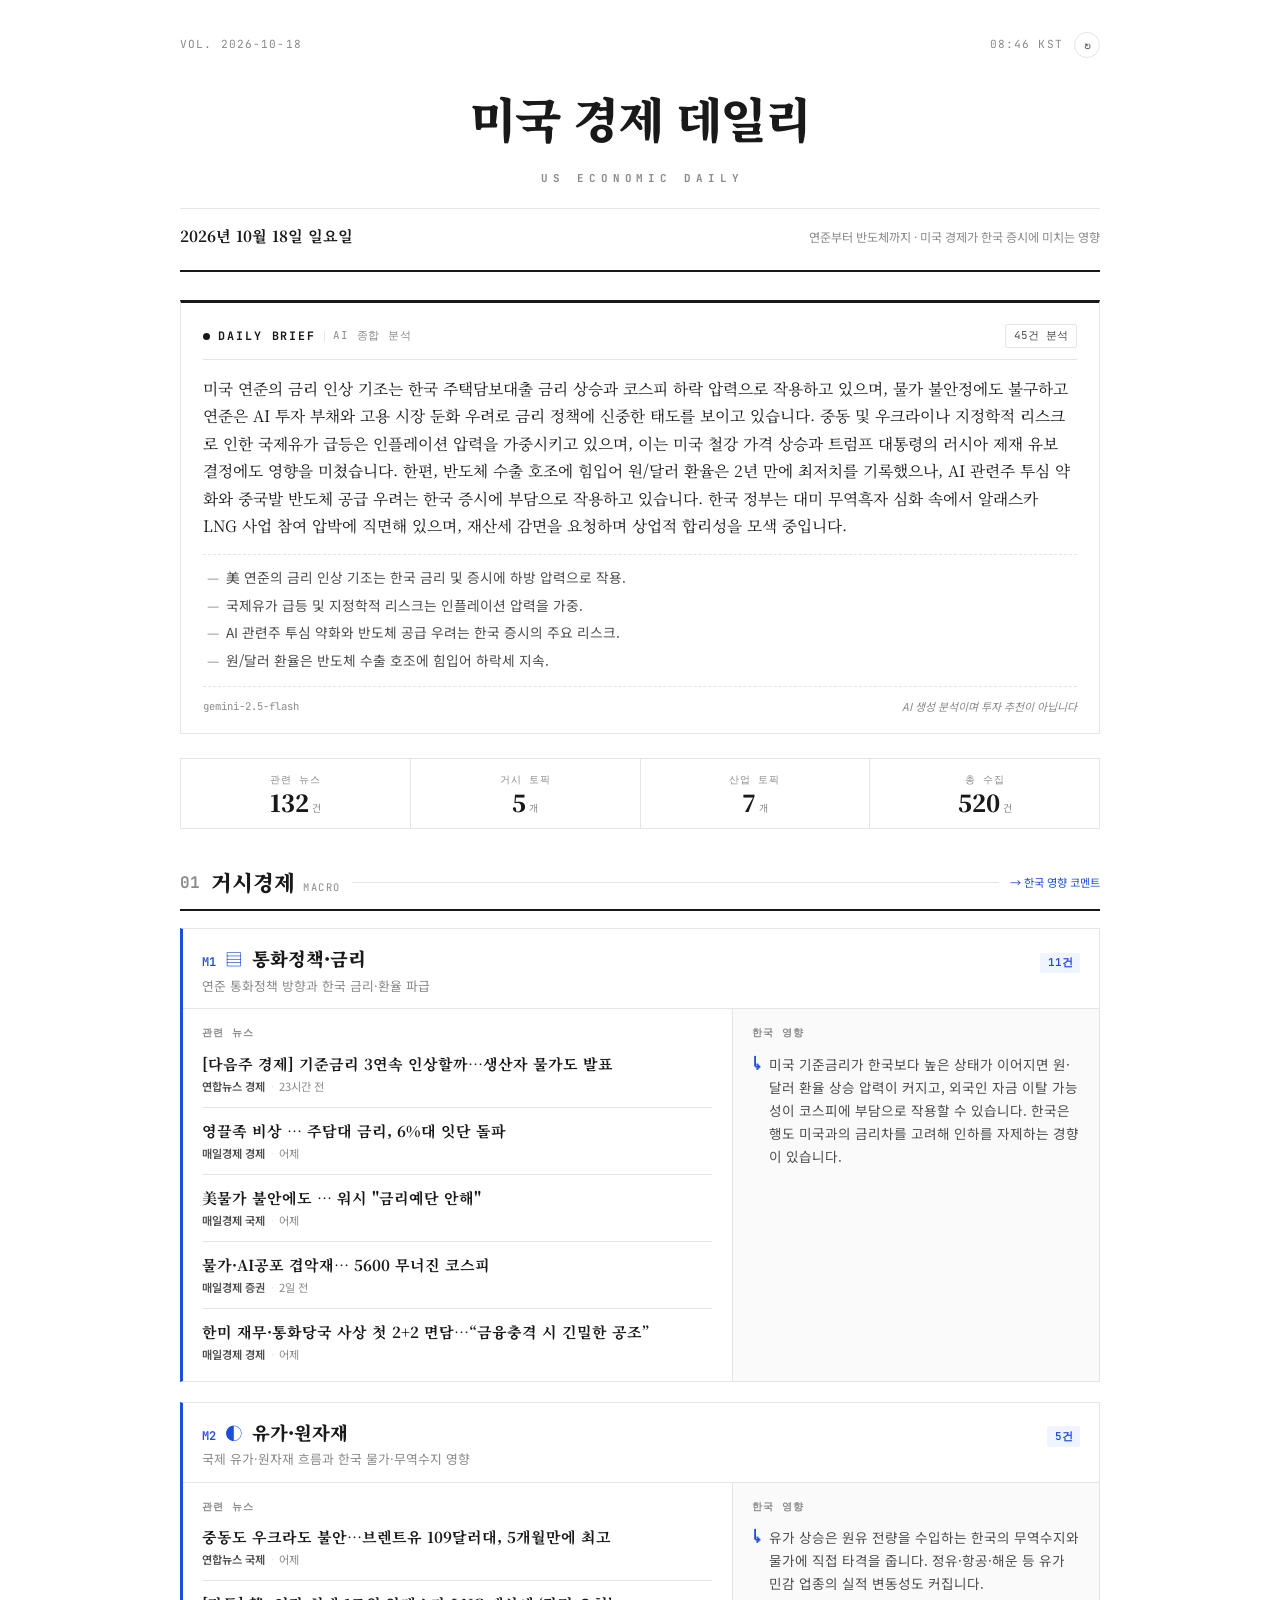
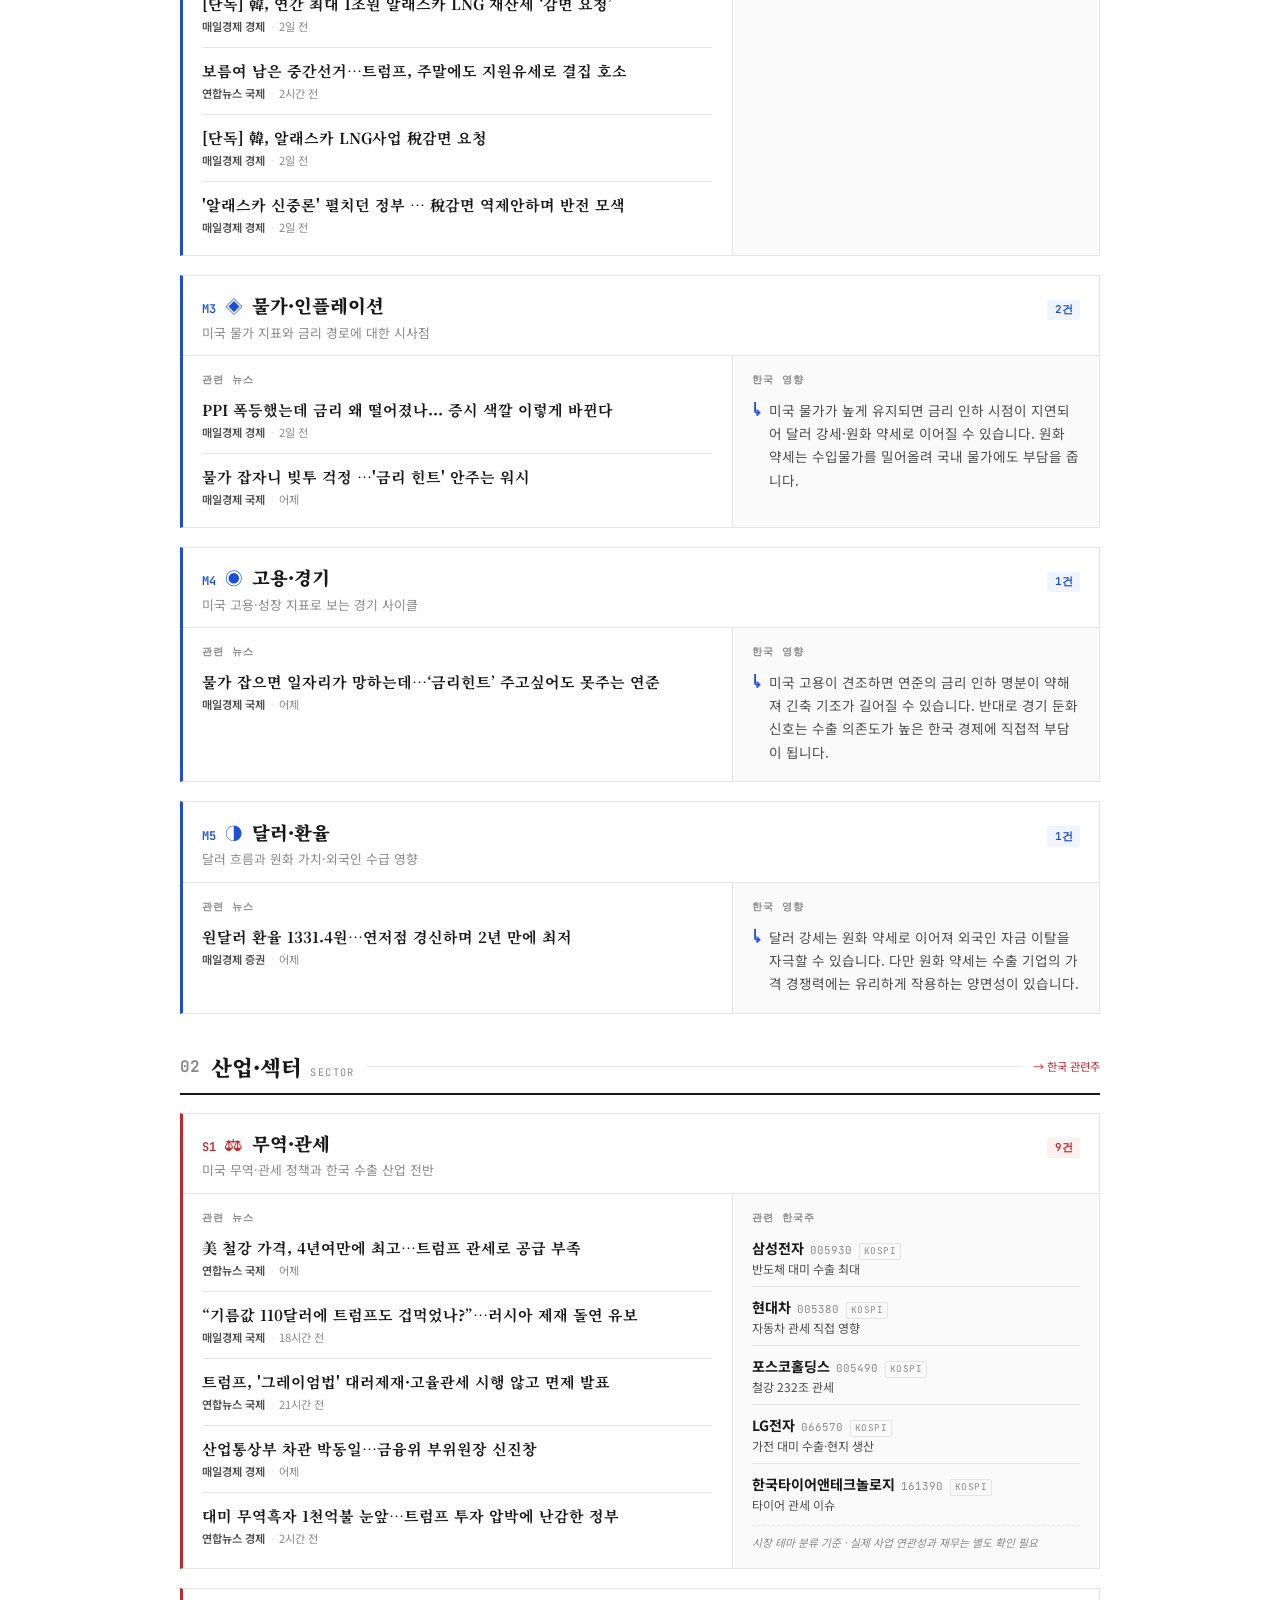
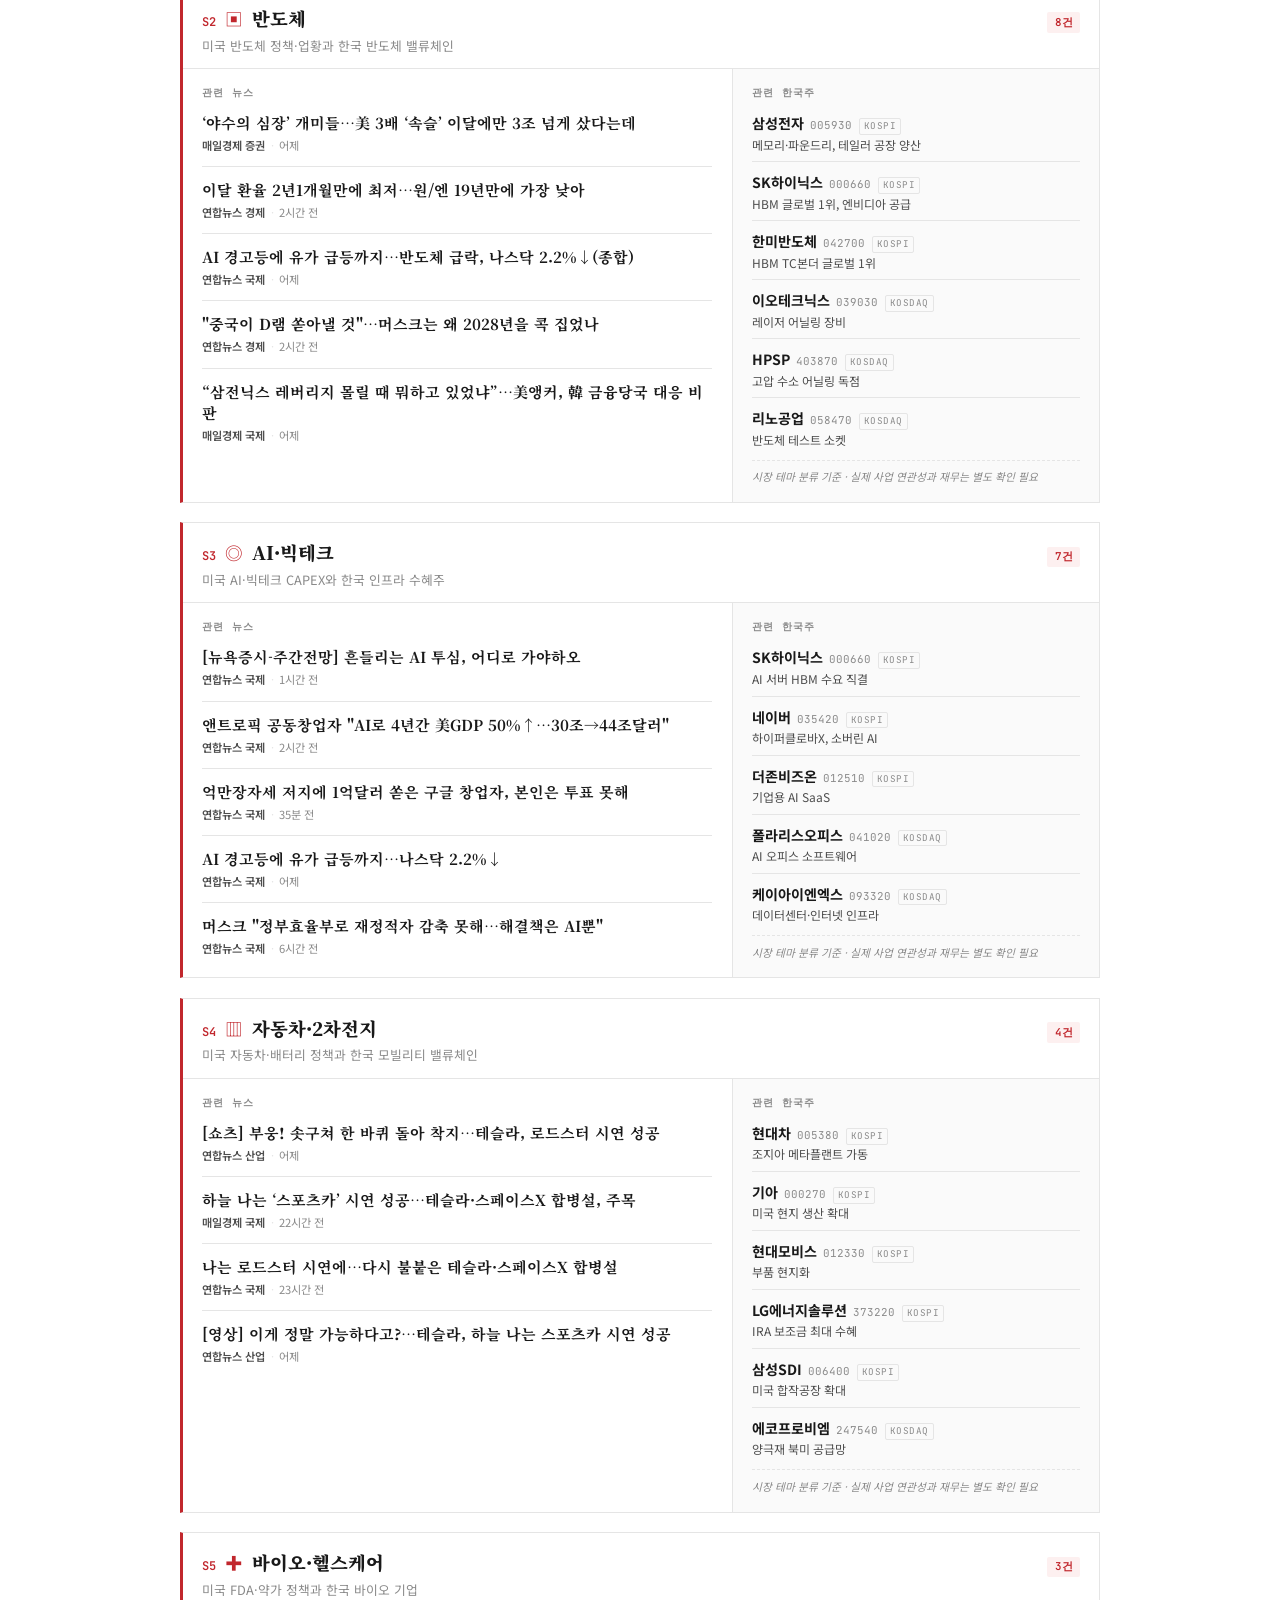
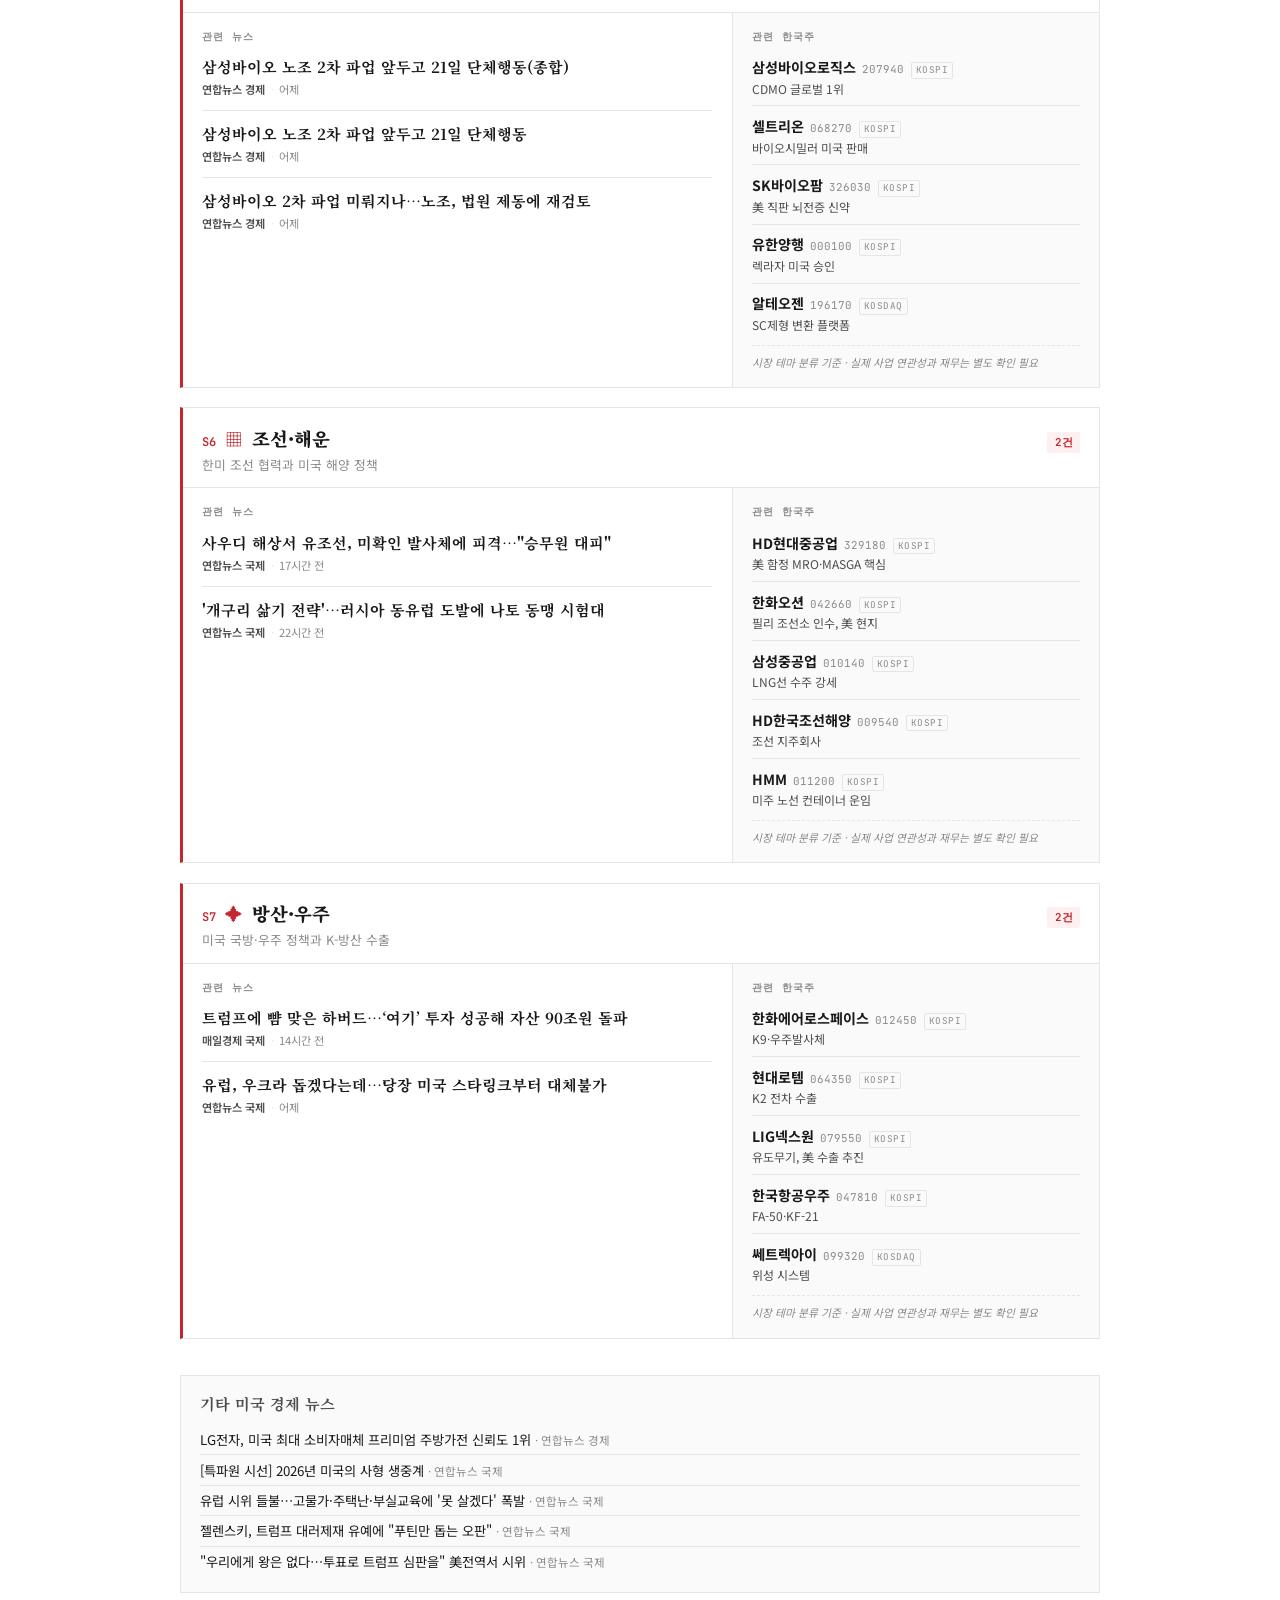
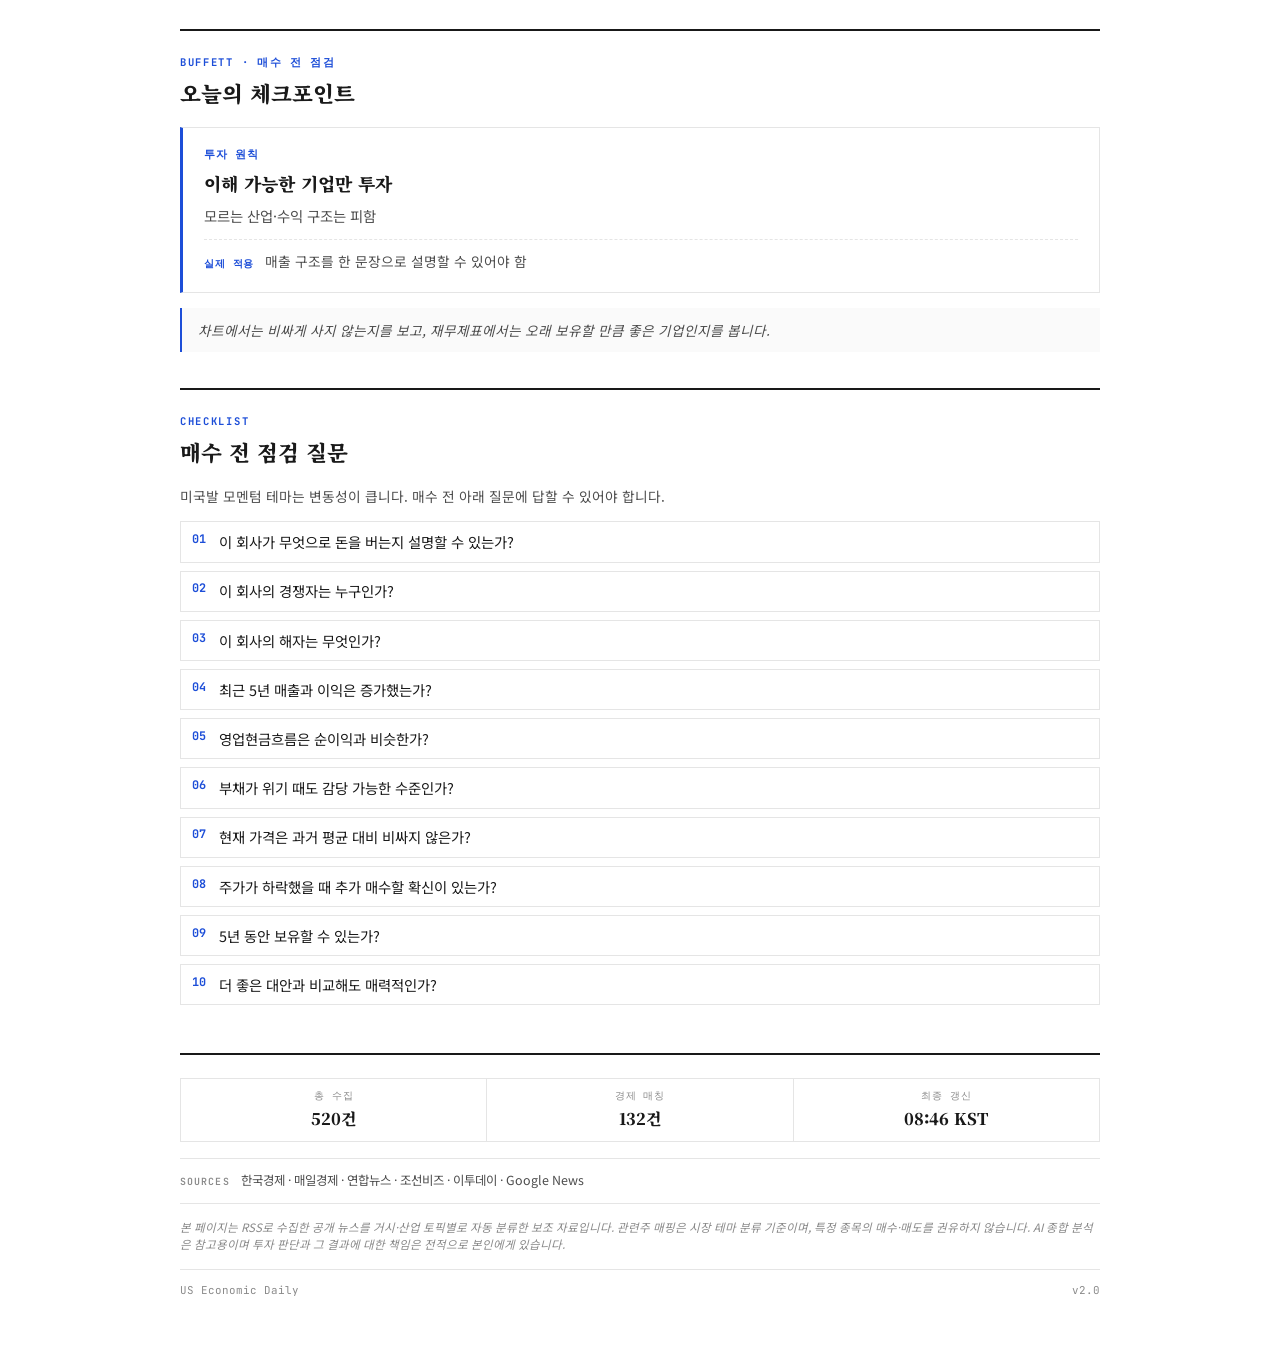
==== commit c3a80e29: "deploy: scheduled build 8cf573fd81466f9c422abbc6e73b5c5bdef39a39" ====
--- a/index.html
+++ b/index.html
@@ -4,7 +4,7 @@
     <meta charset="UTF-8">
     <meta name="viewport" content="width=device-width, initial-scale=1.0, maximum-scale=5.0">
     <meta name="description" content="미국 거시경제와 산업 동향이 한국 증시에 미치는 영향을 자동으로 추적하는 도구">
-    <title>미국 경제 데일리 · 2026년 10월 11일 일요일</title>
+    <title>미국 경제 데일리 · 2026년 10월 18일 일요일</title>
     <link rel="preconnect" href="https://fonts.googleapis.com">
     <link rel="preconnect" href="https://fonts.gstatic.com" crossorigin>
     <link href="https://fonts.googleapis.com/css2?family=Noto+Serif+KR:wght@400;700;900&family=Noto+Sans+KR:wght@300;400;500;700&family=JetBrains+Mono:wght@400;600&display=swap" rel="stylesheet">
@@ -16,9 +16,9 @@
     <!-- 마스트헤드 -->
     <header class="masthead">
         <div class="masthead-top">
-            <span class="edition-no">VOL. 2026-10-11</span>
+            <span class="edition-no">VOL. 2026-10-18</span>
             <div class="meta-right">
-                <span class="time-label">08:16 KST</span>
+                <span class="time-label">08:46 KST</span>
                 <button class="refresh-btn" onclick="window.location.reload()" title="새로고침">↻</button>
             </div>
         </div>
@@ -27,7 +27,7 @@
             <span class="title-en">US ECONOMIC DAILY</span>
         </h1>
         <div class="masthead-bottom">
-            <div class="date-line">2026년 10월 11일 일요일</div>
+            <div class="date-line">2026년 10월 18일 일요일</div>
             <div class="tagline">연준부터 반도체까지 · 미국 경제가 한국 증시에 미치는 영향</div>
         </div>
     </header>
@@ -42,20 +42,20 @@
                 <span class="brief-divider"></span>
                 <span class="brief-subtitle">AI 종합 분석</span>
             </div>
-            <div class="brief-meta">26건 분석</div>
+            <div class="brief-meta">45건 분석</div>
         </div>
         <div class="brief-body">
-            <p class="brief-summary">미국 인플레이션 우려 확산과 연준의 긴축 기조 유지 압력은 장기 국채금리 상승을 야기하며 국내 변동금리 대출 비중이 높은 가계에 부담을 가중시키고 있습니다. 고유가 지속은 한국의 수입 물가 상승 압력으로 작용할 수 있으나, 반도체 수출 호조에 힘입은 경상수지 흑자와 원화 강세는 이러한 부담을 일부 상쇄할 것으로 보입니다. AI 산업의 성장 기대감은 여전하나 오픈AI 실적 논란은 기술주 전반의 변동성을 키울 수 있으며, 전기차 및 배터리 산업은 미국 시장 회복세와 정책적 지원에 힘입어 실적 개선 기대감이 유지됩니다.</p>
+            <p class="brief-summary">미국 연준의 금리 인상 기조는 한국 주택담보대출 금리 상승과 코스피 하락 압력으로 작용하고 있으며, 물가 불안정에도 불구하고 연준은 AI 투자 부채와 고용 시장 둔화 우려로 금리 정책에 신중한 태도를 보이고 있습니다. 중동 및 우크라이나 지정학적 리스크로 인한 국제유가 급등은 인플레이션 압력을 가중시키고 있으며, 이는 미국 철강 가격 상승과 트럼프 대통령의 러시아 제재 유보 결정에도 영향을 미쳤습니다. 한편, 반도체 수출 호조에 힘입어 원/달러 환율은 2년 만에 최저치를 기록했으나, AI 관련주 투심 약화와 중국발 반도체 공급 우려는 한국 증시에 부담으로 작용하고 있습니다. 한국 정부는 대미 무역흑자 심화 속에서 알래스카 LNG 사업 참여 압박에 직면해 있으며, 재산세 감면을 요청하며 상업적 합리성을 모색 중입니다.</p>
             
             <ul class="brief-points">
                 
-                <li>미국 인플레이션 및 금리 상승 압력, 한국 가계부채 부담 가중</li>
+                <li>美 연준의 금리 인상 기조는 한국 금리 및 증시에 하방 압력으로 작용.</li>
                 
-                <li>고유가 지속에도 반도체 수출 호조로 원화 강세 및 경상수지 흑자 유지</li>
+                <li>국제유가 급등 및 지정학적 리스크는 인플레이션 압력을 가중.</li>
                 
-                <li>AI 산업 성장 기대감 속 오픈AI 실적 논란으로 기술주 변동성 확대</li>
+                <li>AI 관련주 투심 약화와 반도체 공급 우려는 한국 증시의 주요 리스크.</li>
                 
-                <li>미국 시장 회복세와 정책 지원으로 한국 전기차·배터리 산업 실적 개선 기대</li>
+                <li>원/달러 환율은 반도체 수출 호조에 힘입어 하락세 지속.</li>
                 
             </ul>
             
@@ -73,19 +73,19 @@
     <section class="summary-strip">
         <div class="summary-item">
             <div class="summary-label">관련 뉴스</div>
-            <div class="summary-value">125<span class="unit">건</span></div>
+            <div class="summary-value">132<span class="unit">건</span></div>
         </div>
         <div class="summary-item">
             <div class="summary-label">거시 토픽</div>
-            <div class="summary-value">3<span class="unit">개</span></div>
+            <div class="summary-value">5<span class="unit">개</span></div>
         </div>
         <div class="summary-item">
             <div class="summary-label">산업 토픽</div>
-            <div class="summary-value">4<span class="unit">개</span></div>
+            <div class="summary-value">7<span class="unit">개</span></div>
         </div>
         <div class="summary-item">
             <div class="summary-label">총 수집</div>
-            <div class="summary-value">487<span class="unit">건</span></div>
+            <div class="summary-value">520<span class="unit">건</span></div>
         </div>
     </section>
 
@@ -104,9 +104,96 @@
                 <header class="block-header">
                     <div class="block-title-row">
                         <span class="block-num">M1</span>
+                        <span class="block-icon">▤</span>
+                        <h3 class="block-title">통화정책·금리</h3>
+                        <span class="block-count">11건</span>
+                    </div>
+                    <p class="block-desc">연준 통화정책 방향과 한국 금리·환율 파급</p>
+                </header>
+                <div class="block-body">
+                    <div class="news-column">
+                        <div class="column-label">관련 뉴스</div>
+                        <ul class="news-list">
+                            
+                            <li class="news-item">
+                                <a href="https://www.yna.co.kr/view/AKR20261017011700002" target="_blank" rel="noopener">
+                                    <span class="news-title">[다음주 경제] 기준금리 3연속 인상할까…생산자 물가도 발표</span>
+                                </a>
+                                <div class="news-meta">
+                                    <span class="news-source">연합뉴스 경제</span>
+                                    <span class="news-dot">·</span>
+                                    <span class="news-time">23시간 전</span>
+                                </div>
+                                
+                            </li>
+                            
+                            <li class="news-item">
+                                <a href="https://www.mk.co.kr/news/economy/12178078" target="_blank" rel="noopener">
+                                    <span class="news-title">영끌족 비상 … 주담대 금리, 6%대 잇단 돌파</span>
+                                </a>
+                                <div class="news-meta">
+                                    <span class="news-source">매일경제 경제</span>
+                                    <span class="news-dot">·</span>
+                                    <span class="news-time">어제</span>
+                                </div>
+                                
+                            </li>
+                            
+                            <li class="news-item">
+                                <a href="https://www.mk.co.kr/news/world/12178101" target="_blank" rel="noopener">
+                                    <span class="news-title">美물가 불안에도 … 워시 &#34;금리예단 안해&#34;</span>
+                                </a>
+                                <div class="news-meta">
+                                    <span class="news-source">매일경제 국제</span>
+                                    <span class="news-dot">·</span>
+                                    <span class="news-time">어제</span>
+                                </div>
+                                
+                            </li>
+                            
+                            <li class="news-item">
+                                <a href="https://www.mk.co.kr/news/stock/12177086" target="_blank" rel="noopener">
+                                    <span class="news-title">물가·AI공포 겹악재… 5600 무너진 코스피</span>
+                                </a>
+                                <div class="news-meta">
+                                    <span class="news-source">매일경제 증권</span>
+                                    <span class="news-dot">·</span>
+                                    <span class="news-time">2일 전</span>
+                                </div>
+                                
+                            </li>
+                            
+                            <li class="news-item">
+                                <a href="https://www.mk.co.kr/news/economy/12178138" target="_blank" rel="noopener">
+                                    <span class="news-title">한미 재무·통화당국 사상 첫 2+2 면담…“금융충격 시 긴밀한 공조”</span>
+                                </a>
+                                <div class="news-meta">
+                                    <span class="news-source">매일경제 경제</span>
+                                    <span class="news-dot">·</span>
+                                    <span class="news-time">어제</span>
+                                </div>
+                                
+                            </li>
+                            
+                        </ul>
+                    </div>
+                    <aside class="comment-column">
+                        <div class="column-label">한국 영향</div>
+                        <div class="kr-comment">
+                            <span class="comment-mark">↳</span>
+                            <p>미국 기준금리가 한국보다 높은 상태가 이어지면 원·달러 환율 상승 압력이 커지고, 외국인 자금 이탈 가능성이 코스피에 부담으로 작용할 수 있습니다. 한국은행도 미국과의 금리차를 고려해 인하를 자제하는 경향이 있습니다.</p>
+                        </div>
+                    </aside>
+                </div>
+            </article>
+            
+            <article class="topic-block macro-block" id="macro-2">
+                <header class="block-header">
+                    <div class="block-title-row">
+                        <span class="block-num">M2</span>
                         <span class="block-icon">◐</span>
                         <h3 class="block-title">유가·원자재</h3>
-                        <span class="block-count">3건</span>
+                        <span class="block-count">5건</span>
                     </div>
                     <p class="block-desc">국제 유가·원자재 흐름과 한국 물가·무역수지 영향</p>
                 </header>
@@ -116,20 +203,8 @@
                         <ul class="news-list">
                             
                             <li class="news-item">
-                                <a href="https://www.mk.co.kr/news/world/12172435" target="_blank" rel="noopener">
-                                    <span class="news-title">트럼프, 이란 공격 유보했지만 … 유가는 4% 급등</span>
-                                </a>
-                                <div class="news-meta">
-                                    <span class="news-source">매일경제 국제</span>
-                                    <span class="news-dot">·</span>
-                                    <span class="news-time">어제</span>
-                                </div>
-                                
-                            </li>
-                            
-                            <li class="news-item">
-                                <a href="https://www.yna.co.kr/view/AKR20261010005100072" target="_blank" rel="noopener">
-                                    <span class="news-title">국제유가, 美 멕시코만 원유 생산 차질 속 상승…WTI 0.39%↑</span>
+                                <a href="https://www.yna.co.kr/view/AKR20261017004900072" target="_blank" rel="noopener">
+                                    <span class="news-title">중동도 우크라도 불안…브렌트유 109달러대, 5개월만에 최고</span>
                                 </a>
                                 <div class="news-meta">
                                     <span class="news-source">연합뉴스 국제</span>
@@ -140,13 +215,49 @@
                             </li>
                             
                             <li class="news-item">
-                                <a href="https://www.yna.co.kr/view/AKR20261009062800108" target="_blank" rel="noopener">
-                                    <span class="news-title">호르무즈 해협서 선박 피격…혁명수비대 &#34;항로 위반시 처벌&#34;</span>
+                                <a href="https://www.mk.co.kr/news/economy/12177076" target="_blank" rel="noopener">
+                                    <span class="news-title">[단독] 韓, 연간 최대 1조원 알래스카 LNG 재산세 ‘감면 요청’</span>
+                                </a>
+                                <div class="news-meta">
+                                    <span class="news-source">매일경제 경제</span>
+                                    <span class="news-dot">·</span>
+                                    <span class="news-time">2일 전</span>
+                                </div>
+                                
+                            </li>
+                            
+                            <li class="news-item">
+                                <a href="https://www.yna.co.kr/view/AKR20261018002400071" target="_blank" rel="noopener">
+                                    <span class="news-title">보름여 남은 중간선거…트럼프, 주말에도 지원유세로 결집 호소</span>
                                 </a>
                                 <div class="news-meta">
                                     <span class="news-source">연합뉴스 국제</span>
                                     <span class="news-dot">·</span>
-                                    <span class="news-time">어제</span>
+                                    <span class="news-time">2시간 전</span>
+                                </div>
+                                
+                            </li>
+                            
+                            <li class="news-item">
+                                <a href="https://www.mk.co.kr/news/economy/12177083" target="_blank" rel="noopener">
+                                    <span class="news-title">[단독] 韓, 알래스카 LNG사업 稅감면 요청</span>
+                                </a>
+                                <div class="news-meta">
+                                    <span class="news-source">매일경제 경제</span>
+                                    <span class="news-dot">·</span>
+                                    <span class="news-time">2일 전</span>
+                                </div>
+                                
+                            </li>
+                            
+                            <li class="news-item">
+                                <a href="https://www.mk.co.kr/news/economy/12177066" target="_blank" rel="noopener">
+                                    <span class="news-title">&#39;알래스카 신중론&#39; 펼치던 정부 … 稅감면 역제안하며 반전 모색</span>
+                                </a>
+                                <div class="news-meta">
+                                    <span class="news-source">매일경제 경제</span>
+                                    <span class="news-dot">·</span>
+                                    <span class="news-time">2일 전</span>
                                 </div>
                                 
                             </li>
@@ -163,69 +274,6 @@
                 </div>
             </article>
             
-            <article class="topic-block macro-block" id="macro-2">
-                <header class="block-header">
-                    <div class="block-title-row">
-                        <span class="block-num">M2</span>
-                        <span class="block-icon">▤</span>
-                        <h3 class="block-title">통화정책·금리</h3>
-                        <span class="block-count">3건</span>
-                    </div>
-                    <p class="block-desc">연준 통화정책 방향과 한국 금리·환율 파급</p>
-                </header>
-                <div class="block-body">
-                    <div class="news-column">
-                        <div class="column-label">관련 뉴스</div>
-                        <ul class="news-list">
-                            
-                            <li class="news-item">
-                                <a href="https://www.yna.co.kr/view/AKR20261010042400002" target="_blank" rel="noopener">
-                                    <span class="news-title">은행 가계대출 57.3%가 변동금리…1년 새 4.3%p 확대</span>
-                                </a>
-                                <div class="news-meta">
-                                    <span class="news-source">연합뉴스 경제</span>
-                                    <span class="news-dot">·</span>
-                                    <span class="news-time">2시간 전</span>
-                                </div>
-                                
-                            </li>
-                            
-                            <li class="news-item">
-                                <a href="https://www.mk.co.kr/news/world/12172436" target="_blank" rel="noopener">
-                                    <span class="news-title">트럼프 관세 부메랑 현실화…美소비재 상승률 2.9%P↑</span>
-                                </a>
-                                <div class="news-meta">
-                                    <span class="news-source">매일경제 국제</span>
-                                    <span class="news-dot">·</span>
-                                    <span class="news-time">어제</span>
-                                </div>
-                                
-                            </li>
-                            
-                            <li class="news-item">
-                                <a href="https://www.yna.co.kr/view/AKR20261010003800071" target="_blank" rel="noopener">
-                                    <span class="news-title">트럼프, 리사 쿡 연준 이사 해임 재시도…백악관에 조사위 설치</span>
-                                </a>
-                                <div class="news-meta">
-                                    <span class="news-source">연합뉴스 국제</span>
-                                    <span class="news-dot">·</span>
-                                    <span class="news-time">어제</span>
-                                </div>
-                                
-                            </li>
-                            
-                        </ul>
-                    </div>
-                    <aside class="comment-column">
-                        <div class="column-label">한국 영향</div>
-                        <div class="kr-comment">
-                            <span class="comment-mark">↳</span>
-                            <p>미국 기준금리가 한국보다 높은 상태가 이어지면 원·달러 환율 상승 압력이 커지고, 외국인 자금 이탈 가능성이 코스피에 부담으로 작용할 수 있습니다. 한국은행도 미국과의 금리차를 고려해 인하를 자제하는 경향이 있습니다.</p>
-                        </div>
-                    </aside>
-                </div>
-            </article>
-            
             <article class="topic-block macro-block" id="macro-3">
                 <header class="block-header">
                     <div class="block-title-row">
@@ -242,25 +290,25 @@
                         <ul class="news-list">
                             
                             <li class="news-item">
-                                <a href="https://www.yna.co.kr/view/AKR20261011006000009" target="_blank" rel="noopener">
-                                    <span class="news-title">[뉴욕증시-주간전망] 실적 시즌 본격화…워시 발언·美 인플레 지표 &#39;주목&#39;</span>
-                                </a>
-                                <div class="news-meta">
-                                    <span class="news-source">연합뉴스 국제</span>
-                                    <span class="news-dot">·</span>
-                                    <span class="news-time">1시간 전</span>
-                                </div>
-                                
-                            </li>
-                            
-                            <li class="news-item">
-                                <a href="https://www.mk.co.kr/news/world/12172125" target="_blank" rel="noopener">
-                                    <span class="news-title">3억 대출땐 한 달 이자만 190만원…국채금리 치솟자 트럼프 연준에 ‘역정’</span>
+                                <a href="https://www.mk.co.kr/news/economy/12177435" target="_blank" rel="noopener">
+                                    <span class="news-title">PPI 폭등했는데 금리 왜 떨어졌나... 증시 색깔 이렇게 바뀐다</span>
+                                </a>
+                                <div class="news-meta">
+                                    <span class="news-source">매일경제 경제</span>
+                                    <span class="news-dot">·</span>
+                                    <span class="news-time">2일 전</span>
+                                </div>
+                                
+                            </li>
+                            
+                            <li class="news-item">
+                                <a href="https://www.mk.co.kr/news/world/12178064" target="_blank" rel="noopener">
+                                    <span class="news-title">물가 잡자니 빚투 걱정 …&#39;금리 힌트&#39; 안주는 워시</span>
                                 </a>
                                 <div class="news-meta">
                                     <span class="news-source">매일경제 국제</span>
                                     <span class="news-dot">·</span>
-                                    <span class="news-time">2일 전</span>
+                                    <span class="news-time">어제</span>
                                 </div>
                                 
                             </li>
@@ -272,6 +320,84 @@
                         <div class="kr-comment">
                             <span class="comment-mark">↳</span>
                             <p>미국 물가가 높게 유지되면 금리 인하 시점이 지연되어 달러 강세·원화 약세로 이어질 수 있습니다. 원화 약세는 수입물가를 밀어올려 국내 물가에도 부담을 줍니다.</p>
+                        </div>
+                    </aside>
+                </div>
+            </article>
+            
+            <article class="topic-block macro-block" id="macro-4">
+                <header class="block-header">
+                    <div class="block-title-row">
+                        <span class="block-num">M4</span>
+                        <span class="block-icon">◉</span>
+                        <h3 class="block-title">고용·경기</h3>
+                        <span class="block-count">1건</span>
+                    </div>
+                    <p class="block-desc">미국 고용·성장 지표로 보는 경기 사이클</p>
+                </header>
+                <div class="block-body">
+                    <div class="news-column">
+                        <div class="column-label">관련 뉴스</div>
+                        <ul class="news-list">
+                            
+                            <li class="news-item">
+                                <a href="https://www.mk.co.kr/news/world/12178229" target="_blank" rel="noopener">
+                                    <span class="news-title">물가 잡으면 일자리가 망하는데…‘금리힌트’ 주고싶어도 못주는 연준</span>
+                                </a>
+                                <div class="news-meta">
+                                    <span class="news-source">매일경제 국제</span>
+                                    <span class="news-dot">·</span>
+                                    <span class="news-time">어제</span>
+                                </div>
+                                
+                            </li>
+                            
+                        </ul>
+                    </div>
+                    <aside class="comment-column">
+                        <div class="column-label">한국 영향</div>
+                        <div class="kr-comment">
+                            <span class="comment-mark">↳</span>
+                            <p>미국 고용이 견조하면 연준의 금리 인하 명분이 약해져 긴축 기조가 길어질 수 있습니다. 반대로 경기 둔화 신호는 수출 의존도가 높은 한국 경제에 직접적 부담이 됩니다.</p>
+                        </div>
+                    </aside>
+                </div>
+            </article>
+            
+            <article class="topic-block macro-block" id="macro-5">
+                <header class="block-header">
+                    <div class="block-title-row">
+                        <span class="block-num">M5</span>
+                        <span class="block-icon">◑</span>
+                        <h3 class="block-title">달러·환율</h3>
+                        <span class="block-count">1건</span>
+                    </div>
+                    <p class="block-desc">달러 흐름과 원화 가치·외국인 수급 영향</p>
+                </header>
+                <div class="block-body">
+                    <div class="news-column">
+                        <div class="column-label">관련 뉴스</div>
+                        <ul class="news-list">
+                            
+                            <li class="news-item">
+                                <a href="https://www.mk.co.kr/news/stock/12178000" target="_blank" rel="noopener">
+                                    <span class="news-title">원달러 환율 1331.4원…연저점 경신하며 2년 만에 최저</span>
+                                </a>
+                                <div class="news-meta">
+                                    <span class="news-source">매일경제 증권</span>
+                                    <span class="news-dot">·</span>
+                                    <span class="news-time">어제</span>
+                                </div>
+                                
+                            </li>
+                            
+                        </ul>
+                    </div>
+                    <aside class="comment-column">
+                        <div class="column-label">한국 영향</div>
+                        <div class="kr-comment">
+                            <span class="comment-mark">↳</span>
+                            <p>달러 강세는 원화 약세로 이어져 외국인 자금 이탈을 자극할 수 있습니다. 다만 원화 약세는 수출 기업의 가격 경쟁력에는 유리하게 작용하는 양면성이 있습니다.</p>
                         </div>
                     </aside>
                 </div>
@@ -296,9 +422,286 @@
                 <header class="block-header">
                     <div class="block-title-row">
                         <span class="block-num">S1</span>
+                        <span class="block-icon">⚖</span>
+                        <h3 class="block-title">무역·관세</h3>
+                        <span class="block-count">9건</span>
+                    </div>
+                    <p class="block-desc">미국 무역·관세 정책과 한국 수출 산업 전반</p>
+                </header>
+                <div class="block-body">
+                    <div class="news-column">
+                        <div class="column-label">관련 뉴스</div>
+                        <ul class="news-list">
+                            
+                            <li class="news-item">
+                                <a href="https://www.yna.co.kr/view/AKR20261017004500072" target="_blank" rel="noopener">
+                                    <span class="news-title">美 철강 가격, 4년여만에 최고…트럼프 관세로 공급 부족</span>
+                                </a>
+                                <div class="news-meta">
+                                    <span class="news-source">연합뉴스 국제</span>
+                                    <span class="news-dot">·</span>
+                                    <span class="news-time">어제</span>
+                                </div>
+                                
+                            </li>
+                            
+                            <li class="news-item">
+                                <a href="https://www.mk.co.kr/news/world/12178451" target="_blank" rel="noopener">
+                                    <span class="news-title">“기름값 110달러에 트럼프도 겁먹었나?”…러시아 제재 돌연 유보</span>
+                                </a>
+                                <div class="news-meta">
+                                    <span class="news-source">매일경제 국제</span>
+                                    <span class="news-dot">·</span>
+                                    <span class="news-time">18시간 전</span>
+                                </div>
+                                
+                            </li>
+                            
+                            <li class="news-item">
+                                <a href="https://www.yna.co.kr/view/AKR20261017023100009" target="_blank" rel="noopener">
+                                    <span class="news-title">트럼프, &#39;그레이엄법&#39; 대러제재·고율관세 시행 않고 면제 발표</span>
+                                </a>
+                                <div class="news-meta">
+                                    <span class="news-source">연합뉴스 국제</span>
+                                    <span class="news-dot">·</span>
+                                    <span class="news-time">21시간 전</span>
+                                </div>
+                                
+                            </li>
+                            
+                            <li class="news-item">
+                                <a href="https://www.mk.co.kr/news/economy/12178084" target="_blank" rel="noopener">
+                                    <span class="news-title">산업통상부 차관 박동일…금융위 부위원장 신진창</span>
+                                </a>
+                                <div class="news-meta">
+                                    <span class="news-source">매일경제 경제</span>
+                                    <span class="news-dot">·</span>
+                                    <span class="news-time">어제</span>
+                                </div>
+                                
+                            </li>
+                            
+                            <li class="news-item">
+                                <a href="https://www.yna.co.kr/view/AKR20261017041500003" target="_blank" rel="noopener">
+                                    <span class="news-title">대미 무역흑자 1천억불 눈앞…트럼프 투자 압박에 난감한 정부</span>
+                                </a>
+                                <div class="news-meta">
+                                    <span class="news-source">연합뉴스 경제</span>
+                                    <span class="news-dot">·</span>
+                                    <span class="news-time">2시간 전</span>
+                                </div>
+                                
+                            </li>
+                            
+                        </ul>
+                    </div>
+                    
+                    <aside class="stocks-column">
+                        <div class="column-label">관련 한국주</div>
+                        <ul class="stocks-list">
+                            
+                            <li class="stock-row">
+                                <div class="stock-head">
+                                    <span class="stock-name">삼성전자</span>
+                                    <span class="stock-code">005930</span>
+                                    <span class="stock-market">KOSPI</span>
+                                </div>
+                                <div class="stock-note">반도체 대미 수출 최대</div>
+                            </li>
+                            
+                            <li class="stock-row">
+                                <div class="stock-head">
+                                    <span class="stock-name">현대차</span>
+                                    <span class="stock-code">005380</span>
+                                    <span class="stock-market">KOSPI</span>
+                                </div>
+                                <div class="stock-note">자동차 관세 직접 영향</div>
+                            </li>
+                            
+                            <li class="stock-row">
+                                <div class="stock-head">
+                                    <span class="stock-name">포스코홀딩스</span>
+                                    <span class="stock-code">005490</span>
+                                    <span class="stock-market">KOSPI</span>
+                                </div>
+                                <div class="stock-note">철강 232조 관세</div>
+                            </li>
+                            
+                            <li class="stock-row">
+                                <div class="stock-head">
+                                    <span class="stock-name">LG전자</span>
+                                    <span class="stock-code">066570</span>
+                                    <span class="stock-market">KOSPI</span>
+                                </div>
+                                <div class="stock-note">가전 대미 수출·현지 생산</div>
+                            </li>
+                            
+                            <li class="stock-row">
+                                <div class="stock-head">
+                                    <span class="stock-name">한국타이어앤테크놀로지</span>
+                                    <span class="stock-code">161390</span>
+                                    <span class="stock-market">KOSPI</span>
+                                </div>
+                                <div class="stock-note">타이어 관세 이슈</div>
+                            </li>
+                            
+                        </ul>
+                        <p class="stocks-disclaimer">시장 테마 분류 기준 · 실제 사업 연관성과 재무는 별도 확인 필요</p>
+                    </aside>
+                    
+                </div>
+            </article>
+            
+            <article class="topic-block sector-block" id="sector-2">
+                <header class="block-header">
+                    <div class="block-title-row">
+                        <span class="block-num">S2</span>
+                        <span class="block-icon">▣</span>
+                        <h3 class="block-title">반도체</h3>
+                        <span class="block-count">8건</span>
+                    </div>
+                    <p class="block-desc">미국 반도체 정책·업황과 한국 반도체 밸류체인</p>
+                </header>
+                <div class="block-body">
+                    <div class="news-column">
+                        <div class="column-label">관련 뉴스</div>
+                        <ul class="news-list">
+                            
+                            <li class="news-item">
+                                <a href="https://www.mk.co.kr/news/stock/12177725" target="_blank" rel="noopener">
+                                    <span class="news-title">‘야수의 심장’ 개미들…美 3배 ‘속슬’ 이달에만 3조 넘게 샀다는데</span>
+                                </a>
+                                <div class="news-meta">
+                                    <span class="news-source">매일경제 증권</span>
+                                    <span class="news-dot">·</span>
+                                    <span class="news-time">어제</span>
+                                </div>
+                                
+                            </li>
+                            
+                            <li class="news-item">
+                                <a href="https://www.yna.co.kr/view/AKR20261017023400002" target="_blank" rel="noopener">
+                                    <span class="news-title">이달 환율 2년1개월만에 최저…원/엔 19년만에 가장 낮아</span>
+                                </a>
+                                <div class="news-meta">
+                                    <span class="news-source">연합뉴스 경제</span>
+                                    <span class="news-dot">·</span>
+                                    <span class="news-time">2시간 전</span>
+                                </div>
+                                
+                            </li>
+                            
+                            <li class="news-item">
+                                <a href="https://www.yna.co.kr/view/AKR20261017005151072" target="_blank" rel="noopener">
+                                    <span class="news-title">AI 경고등에 유가 급등까지…반도체 급락, 나스닥 2.2%↓(종합)</span>
+                                </a>
+                                <div class="news-meta">
+                                    <span class="news-source">연합뉴스 국제</span>
+                                    <span class="news-dot">·</span>
+                                    <span class="news-time">어제</span>
+                                </div>
+                                
+                            </li>
+                            
+                            <li class="news-item">
+                                <a href="https://www.yna.co.kr/view/AKR20261016074300003" target="_blank" rel="noopener">
+                                    <span class="news-title">&#34;중국이 D램 쏟아낼 것&#34;…머스크는 왜 2028년을 콕 집었나</span>
+                                </a>
+                                <div class="news-meta">
+                                    <span class="news-source">연합뉴스 경제</span>
+                                    <span class="news-dot">·</span>
+                                    <span class="news-time">2시간 전</span>
+                                </div>
+                                
+                            </li>
+                            
+                            <li class="news-item">
+                                <a href="https://www.mk.co.kr/news/stock/12177677" target="_blank" rel="noopener">
+                                    <span class="news-title">“삼전닉스 레버리지 몰릴 때 뭐하고 있었냐”…美앵커, 韓 금융당국 대응 비판</span>
+                                </a>
+                                <div class="news-meta">
+                                    <span class="news-source">매일경제 국제</span>
+                                    <span class="news-dot">·</span>
+                                    <span class="news-time">어제</span>
+                                </div>
+                                
+                            </li>
+                            
+                        </ul>
+                    </div>
+                    
+                    <aside class="stocks-column">
+                        <div class="column-label">관련 한국주</div>
+                        <ul class="stocks-list">
+                            
+                            <li class="stock-row">
+                                <div class="stock-head">
+                                    <span class="stock-name">삼성전자</span>
+                                    <span class="stock-code">005930</span>
+                                    <span class="stock-market">KOSPI</span>
+                                </div>
+                                <div class="stock-note">메모리·파운드리, 테일러 공장 양산</div>
+                            </li>
+                            
+                            <li class="stock-row">
+                                <div class="stock-head">
+                                    <span class="stock-name">SK하이닉스</span>
+                                    <span class="stock-code">000660</span>
+                                    <span class="stock-market">KOSPI</span>
+                                </div>
+                                <div class="stock-note">HBM 글로벌 1위, 엔비디아 공급</div>
+                            </li>
+                            
+                            <li class="stock-row">
+                                <div class="stock-head">
+                                    <span class="stock-name">한미반도체</span>
+                                    <span class="stock-code">042700</span>
+                                    <span class="stock-market">KOSPI</span>
+                                </div>
+                                <div class="stock-note">HBM TC본더 글로벌 1위</div>
+                            </li>
+                            
+                            <li class="stock-row">
+                                <div class="stock-head">
+                                    <span class="stock-name">이오테크닉스</span>
+                                    <span class="stock-code">039030</span>
+                                    <span class="stock-market">KOSDAQ</span>
+                                </div>
+                                <div class="stock-note">레이저 어닐링 장비</div>
+                            </li>
+                            
+                            <li class="stock-row">
+                                <div class="stock-head">
+                                    <span class="stock-name">HPSP</span>
+                                    <span class="stock-code">403870</span>
+                                    <span class="stock-market">KOSDAQ</span>
+                                </div>
+                                <div class="stock-note">고압 수소 어닐링 독점</div>
+                            </li>
+                            
+                            <li class="stock-row">
+                                <div class="stock-head">
+                                    <span class="stock-name">리노공업</span>
+                                    <span class="stock-code">058470</span>
+                                    <span class="stock-market">KOSDAQ</span>
+                                </div>
+                                <div class="stock-note">반도체 테스트 소켓</div>
+                            </li>
+                            
+                        </ul>
+                        <p class="stocks-disclaimer">시장 테마 분류 기준 · 실제 사업 연관성과 재무는 별도 확인 필요</p>
+                    </aside>
+                    
+                </div>
+            </article>
+            
+            <article class="topic-block sector-block" id="sector-3">
+                <header class="block-header">
+                    <div class="block-title-row">
+                        <span class="block-num">S3</span>
                         <span class="block-icon">◎</span>
                         <h3 class="block-title">AI·빅테크</h3>
-                        <span class="block-count">14건</span>
+                        <span class="block-count">7건</span>
                     </div>
                     <p class="block-desc">미국 AI·빅테크 CAPEX와 한국 인프라 수혜주</p>
                 </header>
@@ -308,61 +711,61 @@
                         <ul class="news-list">
                             
                             <li class="news-item">
-                                <a href="https://www.mk.co.kr/news/stock/12171304" target="_blank" rel="noopener">
-                                    <span class="news-title">이제 ‘일하는 AI’로...챗GPT 업무형 에이전트 이용자 4천만명 돌파</span>
-                                </a>
-                                <div class="news-meta">
-                                    <span class="news-source">매일경제 증권</span>
-                                    <span class="news-dot">·</span>
-                                    <span class="news-time">2일 전</span>
-                                </div>
-                                
-                            </li>
-                            
-                            <li class="news-item">
-                                <a href="https://www.mk.co.kr/news/world/12171886" target="_blank" rel="noopener">
-                                    <span class="news-title">AI 수혜주 3단계 진행중 … ‘매그니피센트 7’ 시대는 아직 끝나지 않았다</span>
-                                </a>
-                                <div class="news-meta">
-                                    <span class="news-source">매일경제 국제</span>
-                                    <span class="news-dot">·</span>
-                                    <span class="news-time">어제</span>
-                                </div>
-                                
-                            </li>
-                            
-                            <li class="news-item">
-                                <a href="https://www.mk.co.kr/news/world/12172223" target="_blank" rel="noopener">
-                                    <span class="news-title">“매출 27조원 더 부풀려진 거였어?”…오픈AI 실적에 기술주 일제히 ‘휘청’</span>
-                                </a>
-                                <div class="news-meta">
-                                    <span class="news-source">매일경제 국제</span>
-                                    <span class="news-dot">·</span>
-                                    <span class="news-time">어제</span>
-                                </div>
-                                
-                            </li>
-                            
-                            <li class="news-item">
-                                <a href="https://www.mk.co.kr/news/stock/12171210" target="_blank" rel="noopener">
-                                    <span class="news-title">[MK시그널] 에이티그리티 스페셜티 홀딩스 매도신호 포착, 수익률 27% 달성</span>
-                                </a>
-                                <div class="news-meta">
-                                    <span class="news-source">매일경제 증권</span>
-                                    <span class="news-dot">·</span>
-                                    <span class="news-time">2일 전</span>
-                                </div>
-                                
-                            </li>
-                            
-                            <li class="news-item">
-                                <a href="https://www.yna.co.kr/view/AKR20261010040600017" target="_blank" rel="noopener">
-                                    <span class="news-title">[써보니] &#34;14일 일정 겹칩니다&#34;…오픈AI &#39;닷츠&#39;가 먼저 챙겼다</span>
-                                </a>
-                                <div class="news-meta">
-                                    <span class="news-source">연합뉴스 산업</span>
+                                <a href="https://www.yna.co.kr/view/AKR20261018004700009" target="_blank" rel="noopener">
+                                    <span class="news-title">[뉴욕증시-주간전망] 흔들리는 AI 투심, 어디로 가야하오</span>
+                                </a>
+                                <div class="news-meta">
+                                    <span class="news-source">연합뉴스 국제</span>
                                     <span class="news-dot">·</span>
                                     <span class="news-time">1시간 전</span>
+                                </div>
+                                
+                            </li>
+                            
+                            <li class="news-item">
+                                <a href="https://www.yna.co.kr/view/AKR20261018002500091" target="_blank" rel="noopener">
+                                    <span class="news-title">앤트로픽 공동창업자 &#34;AI로 4년간 美GDP 50%↑…30조→44조달러&#34;</span>
+                                </a>
+                                <div class="news-meta">
+                                    <span class="news-source">연합뉴스 국제</span>
+                                    <span class="news-dot">·</span>
+                                    <span class="news-time">2시간 전</span>
+                                </div>
+                                
+                            </li>
+                            
+                            <li class="news-item">
+                                <a href="https://www.yna.co.kr/view/AKR20261018006600091" target="_blank" rel="noopener">
+                                    <span class="news-title">억만장자세 저지에 1억달러 쏟은 구글 창업자, 본인은 투표 못해</span>
+                                </a>
+                                <div class="news-meta">
+                                    <span class="news-source">연합뉴스 국제</span>
+                                    <span class="news-dot">·</span>
+                                    <span class="news-time">35분 전</span>
+                                </div>
+                                
+                            </li>
+                            
+                            <li class="news-item">
+                                <a href="https://www.yna.co.kr/view/AKR20261017005100072" target="_blank" rel="noopener">
+                                    <span class="news-title">AI 경고등에 유가 급등까지…나스닥 2.2%↓</span>
+                                </a>
+                                <div class="news-meta">
+                                    <span class="news-source">연합뉴스 국제</span>
+                                    <span class="news-dot">·</span>
+                                    <span class="news-time">어제</span>
+                                </div>
+                                
+                            </li>
+                            
+                            <li class="news-item">
+                                <a href="https://www.yna.co.kr/view/AKR20261018001300091" target="_blank" rel="noopener">
+                                    <span class="news-title">머스크 &#34;정부효율부로 재정적자 감축 못해…해결책은 AI뿐&#34;</span>
+                                </a>
+                                <div class="news-meta">
+                                    <span class="news-source">연합뉴스 국제</span>
+                                    <span class="news-dot">·</span>
+                                    <span class="news-time">6시간 전</span>
                                 </div>
                                 
                             </li>
@@ -426,156 +829,13 @@
                 </div>
             </article>
             
-            <article class="topic-block sector-block" id="sector-2">
+            <article class="topic-block sector-block" id="sector-4">
                 <header class="block-header">
                     <div class="block-title-row">
-                        <span class="block-num">S2</span>
-                        <span class="block-icon">▣</span>
-                        <h3 class="block-title">반도체</h3>
-                        <span class="block-count">7건</span>
-                    </div>
-                    <p class="block-desc">미국 반도체 정책·업황과 한국 반도체 밸류체인</p>
-                </header>
-                <div class="block-body">
-                    <div class="news-column">
-                        <div class="column-label">관련 뉴스</div>
-                        <ul class="news-list">
-                            
-                            <li class="news-item">
-                                <a href="https://www.mk.co.kr/news/economy/12171845" target="_blank" rel="noopener">
-                                    <span class="news-title">8월 경상수지 461억弗 흑자 … 역대 2위</span>
-                                </a>
-                                <div class="news-meta">
-                                    <span class="news-source">매일경제 경제</span>
-                                    <span class="news-dot">·</span>
-                                    <span class="news-time">2일 전</span>
-                                </div>
-                                
-                            </li>
-                            
-                            <li class="news-item">
-                                <a href="https://www.mk.co.kr/news/business/12171488" target="_blank" rel="noopener">
-                                    <span class="news-title">뜨거운 실적에도 주가는 싸늘 … 삼전 정리하고 하닉 담을까</span>
-                                </a>
-                                <div class="news-meta">
-                                    <span class="news-source">매일경제 증권</span>
-                                    <span class="news-dot">·</span>
-                                    <span class="news-time">2일 전</span>
-                                </div>
-                                
-                            </li>
-                            
-                            <li class="news-item">
-                                <a href="https://www.mk.co.kr/news/stock/12171082" target="_blank" rel="noopener">
-                                    <span class="news-title">대박난 10년물 국채입찰 시사점은... 월가 “마이크론 3천달러 간다” 보고서 내놔</span>
-                                </a>
-                                <div class="news-meta">
-                                    <span class="news-source">매일경제 증권</span>
-                                    <span class="news-dot">·</span>
-                                    <span class="news-time">3일 전</span>
-                                </div>
-                                
-                            </li>
-                            
-                            <li class="news-item">
-                                <a href="https://www.mk.co.kr/news/economy/12172028" target="_blank" rel="noopener">
-                                    <span class="news-title">“3개월 새 300% 뛰었는데 아직 시작도 안 했다”…대박난 ‘이 주식’ 뭐길래</span>
-                                </a>
-                                <div class="news-meta">
-                                    <span class="news-source">매일경제 국제</span>
-                                    <span class="news-dot">·</span>
-                                    <span class="news-time">2일 전</span>
-                                </div>
-                                
-                            </li>
-                            
-                            <li class="news-item">
-                                <a href="https://www.mk.co.kr/news/economy/12172825" target="_blank" rel="noopener">
-                                    <span class="news-title">“내년엔 1200원대도 가능”…‘반도체 달러’ 덕에 원화 강세 계속될까</span>
-                                </a>
-                                <div class="news-meta">
-                                    <span class="news-source">매일경제 경제</span>
-                                    <span class="news-dot">·</span>
-                                    <span class="news-time">42분 전</span>
-                                </div>
-                                
-                            </li>
-                            
-                        </ul>
-                    </div>
-                    
-                    <aside class="stocks-column">
-                        <div class="column-label">관련 한국주</div>
-                        <ul class="stocks-list">
-                            
-                            <li class="stock-row">
-                                <div class="stock-head">
-                                    <span class="stock-name">삼성전자</span>
-                                    <span class="stock-code">005930</span>
-                                    <span class="stock-market">KOSPI</span>
-                                </div>
-                                <div class="stock-note">메모리·파운드리, 테일러 공장 양산</div>
-                            </li>
-                            
-                            <li class="stock-row">
-                                <div class="stock-head">
-                                    <span class="stock-name">SK하이닉스</span>
-                                    <span class="stock-code">000660</span>
-                                    <span class="stock-market">KOSPI</span>
-                                </div>
-                                <div class="stock-note">HBM 글로벌 1위, 엔비디아 공급</div>
-                            </li>
-                            
-                            <li class="stock-row">
-                                <div class="stock-head">
-                                    <span class="stock-name">한미반도체</span>
-                                    <span class="stock-code">042700</span>
-                                    <span class="stock-market">KOSPI</span>
-                                </div>
-                                <div class="stock-note">HBM TC본더 글로벌 1위</div>
-                            </li>
-                            
-                            <li class="stock-row">
-                                <div class="stock-head">
-                                    <span class="stock-name">이오테크닉스</span>
-                                    <span class="stock-code">039030</span>
-                                    <span class="stock-market">KOSDAQ</span>
-                                </div>
-                                <div class="stock-note">레이저 어닐링 장비</div>
-                            </li>
-                            
-                            <li class="stock-row">
-                                <div class="stock-head">
-                                    <span class="stock-name">HPSP</span>
-                                    <span class="stock-code">403870</span>
-                                    <span class="stock-market">KOSDAQ</span>
-                                </div>
-                                <div class="stock-note">고압 수소 어닐링 독점</div>
-                            </li>
-                            
-                            <li class="stock-row">
-                                <div class="stock-head">
-                                    <span class="stock-name">리노공업</span>
-                                    <span class="stock-code">058470</span>
-                                    <span class="stock-market">KOSDAQ</span>
-                                </div>
-                                <div class="stock-note">반도체 테스트 소켓</div>
-                            </li>
-                            
-                        </ul>
-                        <p class="stocks-disclaimer">시장 테마 분류 기준 · 실제 사업 연관성과 재무는 별도 확인 필요</p>
-                    </aside>
-                    
-                </div>
-            </article>
-            
-            <article class="topic-block sector-block" id="sector-3">
-                <header class="block-header">
-                    <div class="block-title-row">
-                        <span class="block-num">S3</span>
+                        <span class="block-num">S4</span>
                         <span class="block-icon">▥</span>
                         <h3 class="block-title">자동차·2차전지</h3>
-                        <span class="block-count">2건</span>
+                        <span class="block-count">4건</span>
                     </div>
                     <p class="block-desc">미국 자동차·배터리 정책과 한국 모빌리티 밸류체인</p>
                 </header>
@@ -585,25 +845,49 @@
                         <ul class="news-list">
                             
                             <li class="news-item">
-                                <a href="https://www.mk.co.kr/news/business/12172123" target="_blank" rel="noopener">
-                                    <span class="news-title">“전기차 안 팔려 죽을맛이었는데”…K배터리 기업, 호실적 낸 비결은</span>
-                                </a>
-                                <div class="news-meta">
-                                    <span class="news-source">매일경제 증권</span>
-                                    <span class="news-dot">·</span>
-                                    <span class="news-time">2일 전</span>
-                                </div>
-                                
-                            </li>
-                            
-                            <li class="news-item">
-                                <a href="https://www.mk.co.kr/news/economy/12171836" target="_blank" rel="noopener">
-                                    <span class="news-title">&#34;中전기차 과잉생산 공동대응&#34; … 韓·日·EU 등 15개국 뭉쳤다</span>
-                                </a>
-                                <div class="news-meta">
-                                    <span class="news-source">매일경제 경제</span>
-                                    <span class="news-dot">·</span>
-                                    <span class="news-time">2일 전</span>
+                                <a href="https://www.yna.co.kr/view/AKR20261016153600704" target="_blank" rel="noopener">
+                                    <span class="news-title">[쇼츠] 부웅! 솟구쳐 한 바퀴 돌아 착지…테슬라, 로드스터 시연 성공</span>
+                                </a>
+                                <div class="news-meta">
+                                    <span class="news-source">연합뉴스 산업</span>
+                                    <span class="news-dot">·</span>
+                                    <span class="news-time">어제</span>
+                                </div>
+                                
+                            </li>
+                            
+                            <li class="news-item">
+                                <a href="https://www.mk.co.kr/news/world/12178396" target="_blank" rel="noopener">
+                                    <span class="news-title">하늘 나는 ‘스포츠카’ 시연 성공…테슬라·스페이스X 합병설, 주목</span>
+                                </a>
+                                <div class="news-meta">
+                                    <span class="news-source">매일경제 국제</span>
+                                    <span class="news-dot">·</span>
+                                    <span class="news-time">22시간 전</span>
+                                </div>
+                                
+                            </li>
+                            
+                            <li class="news-item">
+                                <a href="https://www.yna.co.kr/view/AKR20261017017800091" target="_blank" rel="noopener">
+                                    <span class="news-title">나는 로드스터 시연에…다시 불붙은 테슬라·스페이스X 합병설</span>
+                                </a>
+                                <div class="news-meta">
+                                    <span class="news-source">연합뉴스 국제</span>
+                                    <span class="news-dot">·</span>
+                                    <span class="news-time">23시간 전</span>
+                                </div>
+                                
+                            </li>
+                            
+                            <li class="news-item">
+                                <a href="https://www.yna.co.kr/view/AKR20261016140800704" target="_blank" rel="noopener">
+                                    <span class="news-title">[영상] 이게 정말 가능하다고?…테슬라, 하늘 나는 스포츠카 시연 성공</span>
+                                </a>
+                                <div class="news-meta">
+                                    <span class="news-source">연합뉴스 산업</span>
+                                    <span class="news-dot">·</span>
+                                    <span class="news-time">어제</span>
                                 </div>
                                 
                             </li>
@@ -676,15 +960,15 @@
                 </div>
             </article>
             
-            <article class="topic-block sector-block" id="sector-4">
+            <article class="topic-block sector-block" id="sector-5">
                 <header class="block-header">
                     <div class="block-title-row">
-                        <span class="block-num">S4</span>
-                        <span class="block-icon">☼</span>
-                        <h3 class="block-title">원전·전력기기</h3>
-                        <span class="block-count">1건</span>
-                    </div>
-                    <p class="block-desc">미국 전력 수요 급증과 한국 원전·전력기기 수출</p>
+                        <span class="block-num">S5</span>
+                        <span class="block-icon">✚</span>
+                        <h3 class="block-title">바이오·헬스케어</h3>
+                        <span class="block-count">3건</span>
+                    </div>
+                    <p class="block-desc">미국 FDA·약가 정책과 한국 바이오 기업</p>
                 </header>
                 <div class="block-body">
                     <div class="news-column">
@@ -692,13 +976,37 @@
                         <ul class="news-list">
                             
                             <li class="news-item">
-                                <a href="https://www.yna.co.kr/view/AKR20261010033600003" target="_blank" rel="noopener">
-                                    <span class="news-title">캐나다와 갈등하는 미국…한국은 틈 비집고 원전 진출 돌파구</span>
+                                <a href="https://www.yna.co.kr/view/AKR20261016114451017" target="_blank" rel="noopener">
+                                    <span class="news-title">삼성바이오 노조 2차 파업 앞두고 21일 단체행동(종합)</span>
                                 </a>
                                 <div class="news-meta">
                                     <span class="news-source">연합뉴스 경제</span>
                                     <span class="news-dot">·</span>
-                                    <span class="news-time">2시간 전</span>
+                                    <span class="news-time">어제</span>
+                                </div>
+                                
+                            </li>
+                            
+                            <li class="news-item">
+                                <a href="https://www.yna.co.kr/view/AKR20261016114400017" target="_blank" rel="noopener">
+                                    <span class="news-title">삼성바이오 노조 2차 파업 앞두고 21일 단체행동</span>
+                                </a>
+                                <div class="news-meta">
+                                    <span class="news-source">연합뉴스 경제</span>
+                                    <span class="news-dot">·</span>
+                                    <span class="news-time">어제</span>
+                                </div>
+                                
+                            </li>
+                            
+                            <li class="news-item">
+                                <a href="https://www.yna.co.kr/view/AKR20261016171400017" target="_blank" rel="noopener">
+                                    <span class="news-title">삼성바이오 2차 파업 미뤄지나…노조, 법원 제동에 재검토</span>
+                                </a>
+                                <div class="news-meta">
+                                    <span class="news-source">연합뉴스 경제</span>
+                                    <span class="news-dot">·</span>
+                                    <span class="news-time">어제</span>
                                 </div>
                                 
                             </li>
@@ -712,56 +1020,243 @@
                             
                             <li class="stock-row">
                                 <div class="stock-head">
-                                    <span class="stock-name">두산에너빌리티</span>
-                                    <span class="stock-code">034020</span>
-                                    <span class="stock-market">KOSPI</span>
-                                </div>
-                                <div class="stock-note">SMR 파운드리, 웨스팅하우스 협력</div>
-                            </li>
-                            
-                            <li class="stock-row">
-                                <div class="stock-head">
-                                    <span class="stock-name">HD현대일렉트릭</span>
-                                    <span class="stock-code">267260</span>
-                                    <span class="stock-market">KOSPI</span>
-                                </div>
-                                <div class="stock-note">북미 변압기 수주 폭증</div>
-                            </li>
-                            
-                            <li class="stock-row">
-                                <div class="stock-head">
-                                    <span class="stock-name">효성중공업</span>
-                                    <span class="stock-code">298040</span>
-                                    <span class="stock-market">KOSPI</span>
-                                </div>
-                                <div class="stock-note">미국 초고압 변압기 공장</div>
-                            </li>
-                            
-                            <li class="stock-row">
-                                <div class="stock-head">
-                                    <span class="stock-name">LS ELECTRIC</span>
-                                    <span class="stock-code">010120</span>
-                                    <span class="stock-market">KOSPI</span>
-                                </div>
-                                <div class="stock-note">배전기기·북미 데이터센터</div>
-                            </li>
-                            
-                            <li class="stock-row">
-                                <div class="stock-head">
-                                    <span class="stock-name">한전기술</span>
-                                    <span class="stock-code">052690</span>
-                                    <span class="stock-market">KOSPI</span>
-                                </div>
-                                <div class="stock-note">원전 설계</div>
-                            </li>
-                            
-                            <li class="stock-row">
-                                <div class="stock-head">
-                                    <span class="stock-name">제룡전기</span>
-                                    <span class="stock-code">033100</span>
+                                    <span class="stock-name">삼성바이오로직스</span>
+                                    <span class="stock-code">207940</span>
+                                    <span class="stock-market">KOSPI</span>
+                                </div>
+                                <div class="stock-note">CDMO 글로벌 1위</div>
+                            </li>
+                            
+                            <li class="stock-row">
+                                <div class="stock-head">
+                                    <span class="stock-name">셀트리온</span>
+                                    <span class="stock-code">068270</span>
+                                    <span class="stock-market">KOSPI</span>
+                                </div>
+                                <div class="stock-note">바이오시밀러 미국 판매</div>
+                            </li>
+                            
+                            <li class="stock-row">
+                                <div class="stock-head">
+                                    <span class="stock-name">SK바이오팜</span>
+                                    <span class="stock-code">326030</span>
+                                    <span class="stock-market">KOSPI</span>
+                                </div>
+                                <div class="stock-note">美 직판 뇌전증 신약</div>
+                            </li>
+                            
+                            <li class="stock-row">
+                                <div class="stock-head">
+                                    <span class="stock-name">유한양행</span>
+                                    <span class="stock-code">000100</span>
+                                    <span class="stock-market">KOSPI</span>
+                                </div>
+                                <div class="stock-note">렉라자 미국 승인</div>
+                            </li>
+                            
+                            <li class="stock-row">
+                                <div class="stock-head">
+                                    <span class="stock-name">알테오젠</span>
+                                    <span class="stock-code">196170</span>
                                     <span class="stock-market">KOSDAQ</span>
                                 </div>
-                                <div class="stock-note">미국향 변압기 수출</div>
+                                <div class="stock-note">SC제형 변환 플랫폼</div>
+                            </li>
+                            
+                        </ul>
+                        <p class="stocks-disclaimer">시장 테마 분류 기준 · 실제 사업 연관성과 재무는 별도 확인 필요</p>
+                    </aside>
+                    
+                </div>
+            </article>
+            
+            <article class="topic-block sector-block" id="sector-6">
+                <header class="block-header">
+                    <div class="block-title-row">
+                        <span class="block-num">S6</span>
+                        <span class="block-icon">▦</span>
+                        <h3 class="block-title">조선·해운</h3>
+                        <span class="block-count">2건</span>
+                    </div>
+                    <p class="block-desc">한미 조선 협력과 미국 해양 정책</p>
+                </header>
+                <div class="block-body">
+                    <div class="news-column">
+                        <div class="column-label">관련 뉴스</div>
+                        <ul class="news-list">
+                            
+                            <li class="news-item">
+                                <a href="https://www.yna.co.kr/view/AKR20261017034900079" target="_blank" rel="noopener">
+                                    <span class="news-title">사우디 해상서 유조선, 미확인 발사체에 피격…&#34;승무원 대피&#34;</span>
+                                </a>
+                                <div class="news-meta">
+                                    <span class="news-source">연합뉴스 국제</span>
+                                    <span class="news-dot">·</span>
+                                    <span class="news-time">17시간 전</span>
+                                </div>
+                                
+                            </li>
+                            
+                            <li class="news-item">
+                                <a href="https://www.yna.co.kr/view/AKR20261017021400009" target="_blank" rel="noopener">
+                                    <span class="news-title">&#39;개구리 삶기 전략&#39;…러시아 동유럽 도발에 나토 동맹 시험대</span>
+                                </a>
+                                <div class="news-meta">
+                                    <span class="news-source">연합뉴스 국제</span>
+                                    <span class="news-dot">·</span>
+                                    <span class="news-time">22시간 전</span>
+                                </div>
+                                
+                            </li>
+                            
+                        </ul>
+                    </div>
+                    
+                    <aside class="stocks-column">
+                        <div class="column-label">관련 한국주</div>
+                        <ul class="stocks-list">
+                            
+                            <li class="stock-row">
+                                <div class="stock-head">
+                                    <span class="stock-name">HD현대중공업</span>
+                                    <span class="stock-code">329180</span>
+                                    <span class="stock-market">KOSPI</span>
+                                </div>
+                                <div class="stock-note">美 함정 MRO·MASGA 핵심</div>
+                            </li>
+                            
+                            <li class="stock-row">
+                                <div class="stock-head">
+                                    <span class="stock-name">한화오션</span>
+                                    <span class="stock-code">042660</span>
+                                    <span class="stock-market">KOSPI</span>
+                                </div>
+                                <div class="stock-note">필리 조선소 인수, 美 현지</div>
+                            </li>
+                            
+                            <li class="stock-row">
+                                <div class="stock-head">
+                                    <span class="stock-name">삼성중공업</span>
+                                    <span class="stock-code">010140</span>
+                                    <span class="stock-market">KOSPI</span>
+                                </div>
+                                <div class="stock-note">LNG선 수주 강세</div>
+                            </li>
+                            
+                            <li class="stock-row">
+                                <div class="stock-head">
+                                    <span class="stock-name">HD한국조선해양</span>
+                                    <span class="stock-code">009540</span>
+                                    <span class="stock-market">KOSPI</span>
+                                </div>
+                                <div class="stock-note">조선 지주회사</div>
+                            </li>
+                            
+                            <li class="stock-row">
+                                <div class="stock-head">
+                                    <span class="stock-name">HMM</span>
+                                    <span class="stock-code">011200</span>
+                                    <span class="stock-market">KOSPI</span>
+                                </div>
+                                <div class="stock-note">미주 노선 컨테이너 운임</div>
+                            </li>
+                            
+                        </ul>
+                        <p class="stocks-disclaimer">시장 테마 분류 기준 · 실제 사업 연관성과 재무는 별도 확인 필요</p>
+                    </aside>
+                    
+                </div>
+            </article>
+            
+            <article class="topic-block sector-block" id="sector-7">
+                <header class="block-header">
+                    <div class="block-title-row">
+                        <span class="block-num">S7</span>
+                        <span class="block-icon">✦</span>
+                        <h3 class="block-title">방산·우주</h3>
+                        <span class="block-count">2건</span>
+                    </div>
+                    <p class="block-desc">미국 국방·우주 정책과 K-방산 수출</p>
+                </header>
+                <div class="block-body">
+                    <div class="news-column">
+                        <div class="column-label">관련 뉴스</div>
+                        <ul class="news-list">
+                            
+                            <li class="news-item">
+                                <a href="https://www.mk.co.kr/news/stock/12178557" target="_blank" rel="noopener">
+                                    <span class="news-title">트럼프에 뺨 맞은 하버드…‘여기’ 투자 성공해 자산 90조원 돌파</span>
+                                </a>
+                                <div class="news-meta">
+                                    <span class="news-source">매일경제 국제</span>
+                                    <span class="news-dot">·</span>
+                                    <span class="news-time">14시간 전</span>
+                                </div>
+                                
+                            </li>
+                            
+                            <li class="news-item">
+                                <a href="https://www.yna.co.kr/view/AKR20261017010500009" target="_blank" rel="noopener">
+                                    <span class="news-title">유럽, 우크라 돕겠다는데…당장 미국 스타링크부터 대체불가</span>
+                                </a>
+                                <div class="news-meta">
+                                    <span class="news-source">연합뉴스 국제</span>
+                                    <span class="news-dot">·</span>
+                                    <span class="news-time">어제</span>
+                                </div>
+                                
+                            </li>
+                            
+                        </ul>
+                    </div>
+                    
+                    <aside class="stocks-column">
+                        <div class="column-label">관련 한국주</div>
+                        <ul class="stocks-list">
+                            
+                            <li class="stock-row">
+                                <div class="stock-head">
+                                    <span class="stock-name">한화에어로스페이스</span>
+                                    <span class="stock-code">012450</span>
+                                    <span class="stock-market">KOSPI</span>
+                                </div>
+                                <div class="stock-note">K9·우주발사체</div>
+                            </li>
+                            
+                            <li class="stock-row">
+                                <div class="stock-head">
+                                    <span class="stock-name">현대로템</span>
+                                    <span class="stock-code">064350</span>
+                                    <span class="stock-market">KOSPI</span>
+                                </div>
+                                <div class="stock-note">K2 전차 수출</div>
+                            </li>
+                            
+                            <li class="stock-row">
+                                <div class="stock-head">
+                                    <span class="stock-name">LIG넥스원</span>
+                                    <span class="stock-code">079550</span>
+                                    <span class="stock-market">KOSPI</span>
+                                </div>
+                                <div class="stock-note">유도무기, 美 수출 추진</div>
+                            </li>
+                            
+                            <li class="stock-row">
+                                <div class="stock-head">
+                                    <span class="stock-name">한국항공우주</span>
+                                    <span class="stock-code">047810</span>
+                                    <span class="stock-market">KOSPI</span>
+                                </div>
+                                <div class="stock-note">FA-50·KF-21</div>
+                            </li>
+                            
+                            <li class="stock-row">
+                                <div class="stock-head">
+                                    <span class="stock-name">쎄트렉아이</span>
+                                    <span class="stock-code">099320</span>
+                                    <span class="stock-market">KOSDAQ</span>
+                                </div>
+                                <div class="stock-note">위성 시스템</div>
                             </li>
                             
                         </ul>
@@ -782,27 +1277,27 @@
         <ul class="uncat-list">
             
             <li>
-                <a href="https://www.yna.co.kr/view/AKR20261011007100009" target="_blank" rel="noopener">노벨평화상 필라이, ICC 제재한 미국 규탄</a>
+                <a href="https://www.yna.co.kr/view/AKR20261016150400003" target="_blank" rel="noopener">LG전자, 미국 최대 소비자매체 프리미엄 주방가전 신뢰도 1위</a>
+                <span class="uncat-source">· 연합뉴스 경제</span>
+            </li>
+            
+            <li>
+                <a href="https://www.yna.co.kr/view/AKR20261017008700071" target="_blank" rel="noopener">[특파원 시선] 2026년 미국의 사형 생중계</a>
                 <span class="uncat-source">· 연합뉴스 국제</span>
             </li>
             
             <li>
-                <a href="https://www.yna.co.kr/view/AKR20261011007000071" target="_blank" rel="noopener">트럼프 &#34;민주당이 중간선거 이기면 1929년 대공황 올 것&#34;</a>
+                <a href="https://www.yna.co.kr/view/AKR20261018003500098" target="_blank" rel="noopener">유럽 시위 들불…고물가·주택난·부실교육에 &#39;못 살겠다&#39; 폭발</a>
                 <span class="uncat-source">· 연합뉴스 국제</span>
             </li>
             
             <li>
-                <a href="https://www.yna.co.kr/view/AKR20261011006800075" target="_blank" rel="noopener">물바다 된 美캘리포니아…샌디에이고부터 말리부까지 침수경보</a>
+                <a href="https://www.yna.co.kr/view/AKR20261018004300009" target="_blank" rel="noopener">젤렌스키, 트럼프 대러제재 유예에 &#34;푸틴만 돕는 오판&#34;</a>
                 <span class="uncat-source">· 연합뉴스 국제</span>
             </li>
             
             <li>
-                <a href="https://www.yna.co.kr/view/AKR20261011004000009" target="_blank" rel="noopener">아르헨, 3조원대 잠수함 3척 도입 추진…獨·佛 금융지원 경쟁</a>
-                <span class="uncat-source">· 연합뉴스 국제</span>
-            </li>
-            
-            <li>
-                <a href="https://www.yna.co.kr/view/AKR20261011001300072" target="_blank" rel="noopener">[특파원 시선] 월가의 최고치가 가리는 것</a>
+                <a href="https://www.yna.co.kr/view/AKR20261018003600071" target="_blank" rel="noopener">&#34;우리에게 왕은 없다…투표로 트럼프 심판을&#34; 美전역서 시위</a>
                 <span class="uncat-source">· 연합뉴스 국제</span>
             </li>
             
@@ -821,12 +1316,12 @@
             <div class="buffett-type">
                 투자 원칙
             </div>
-            <h3 class="buffett-title">능력 범위 안에 머물기</h3>
-            <p class="buffett-text">잘 모르는 테마를 무리해서 따라가지 않음</p>
+            <h3 class="buffett-title">이해 가능한 기업만 투자</h3>
+            <p class="buffett-text">모르는 산업·수익 구조는 피함</p>
             
             <div class="buffett-apply">
                 <span class="apply-label">실제 적용</span>
-                <span class="apply-text">AI, 바이오, 2차전지라도 이해 안 되면 보류</span>
+                <span class="apply-text">매출 구조를 한 문장으로 설명할 수 있어야 함</span>
             </div>
             
         </div>
@@ -875,15 +1370,15 @@
         <div class="footer-row">
             <div class="footer-block">
                 <div class="footer-label">총 수집</div>
-                <div class="footer-value">487건</div>
+                <div class="footer-value">520건</div>
             </div>
             <div class="footer-block">
                 <div class="footer-label">경제 매칭</div>
-                <div class="footer-value">125건</div>
+                <div class="footer-value">132건</div>
             </div>
             <div class="footer-block">
                 <div class="footer-label">최종 갱신</div>
-                <div class="footer-value">08:16 KST</div>
+                <div class="footer-value">08:46 KST</div>
             </div>
         </div>
         <div class="footer-sources">
@@ -912,4 +1407,4 @@
 </script>
 </body>
 </html>
-<!-- Built at 2026-10-11T08:16:15.508914+09:00 | US Economic Daily | Static build for GitHub Pages -->
+<!-- Built at 2026-10-18T08:46:29.766308+09:00 | US Economic Daily | Static build for GitHub Pages -->
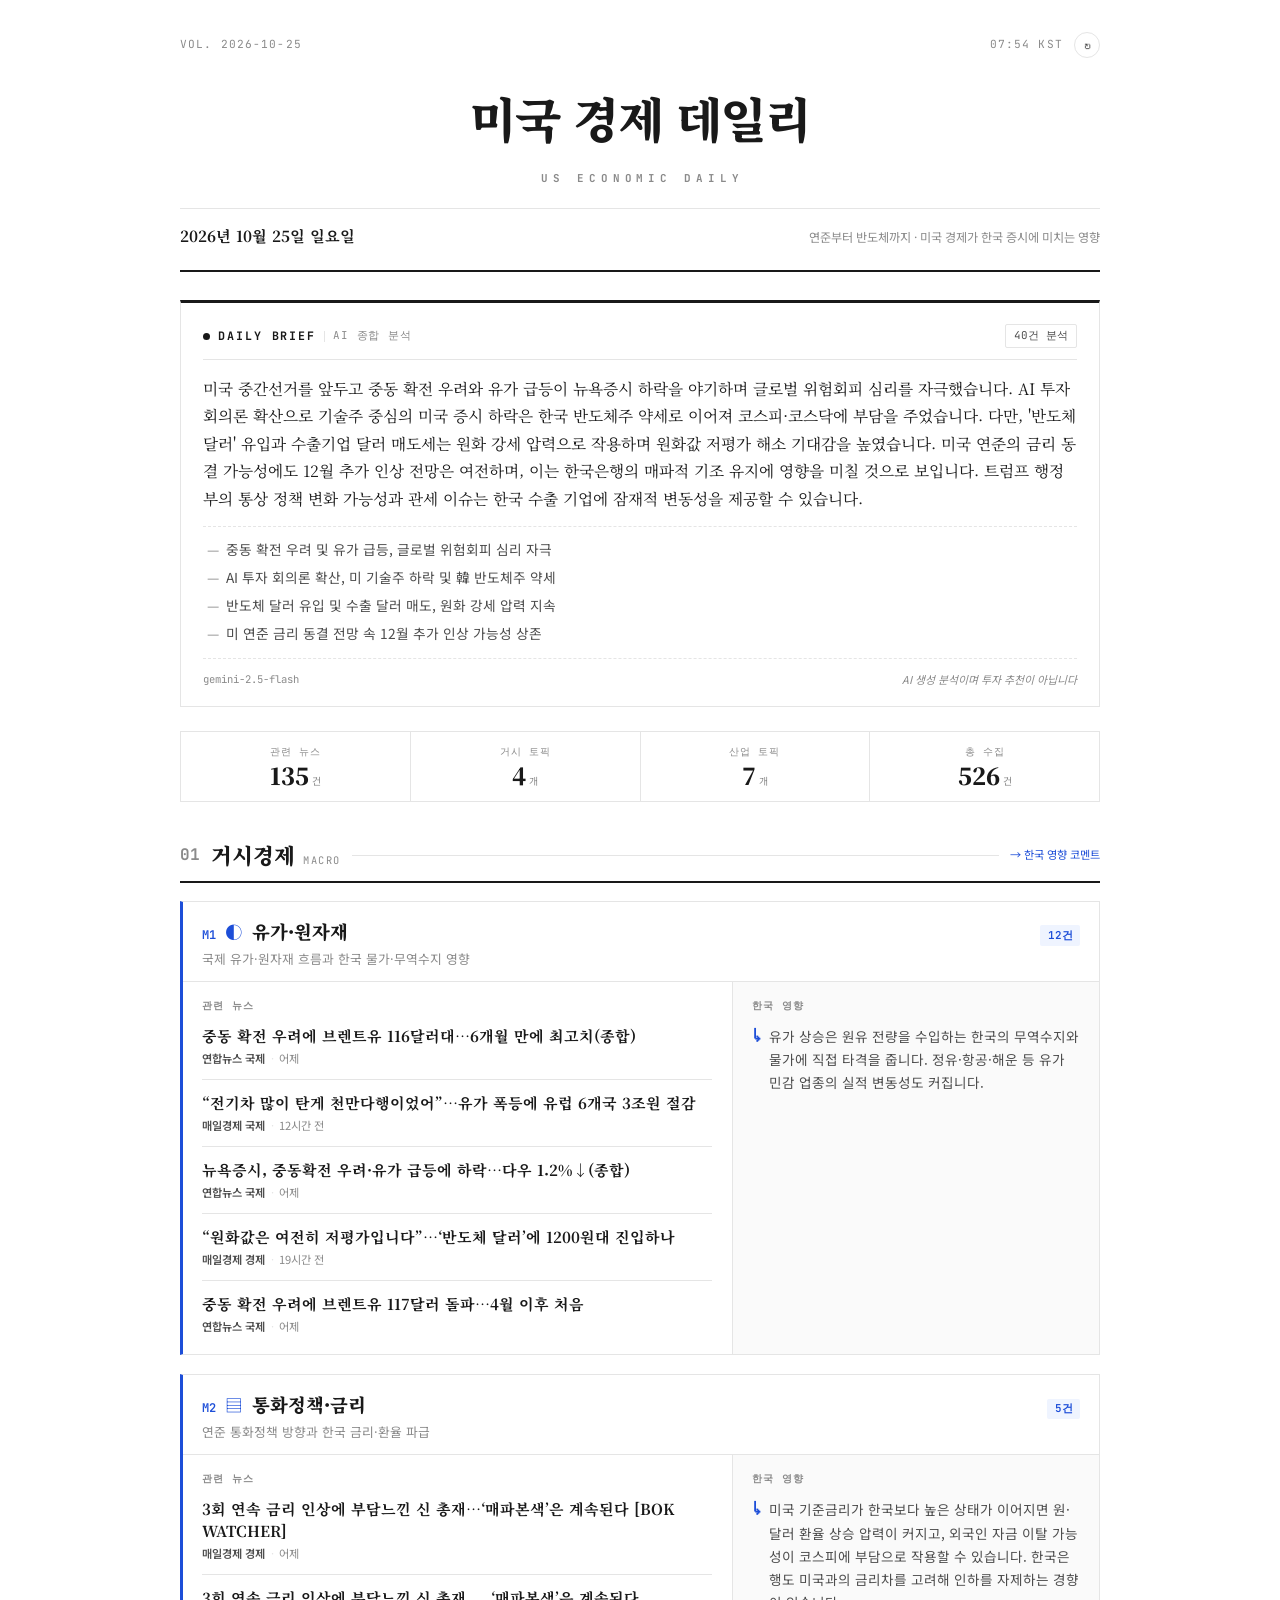
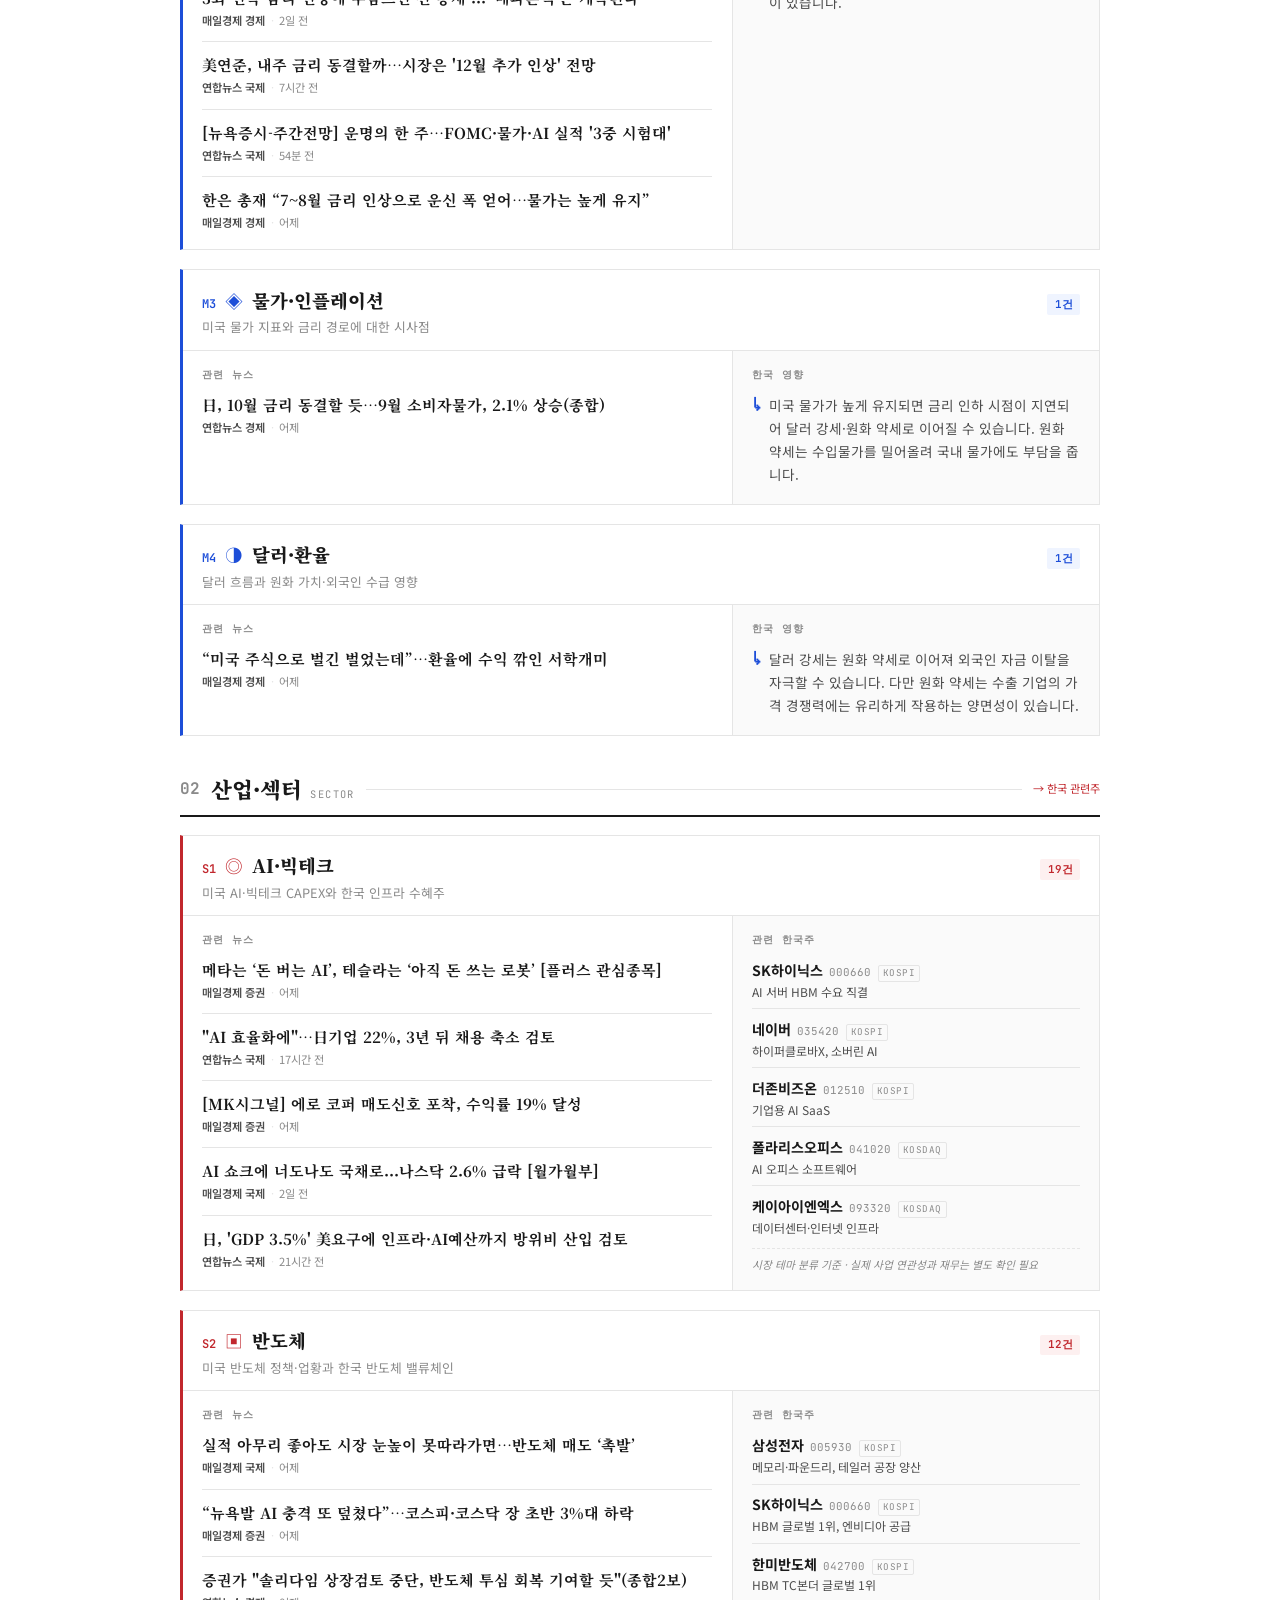
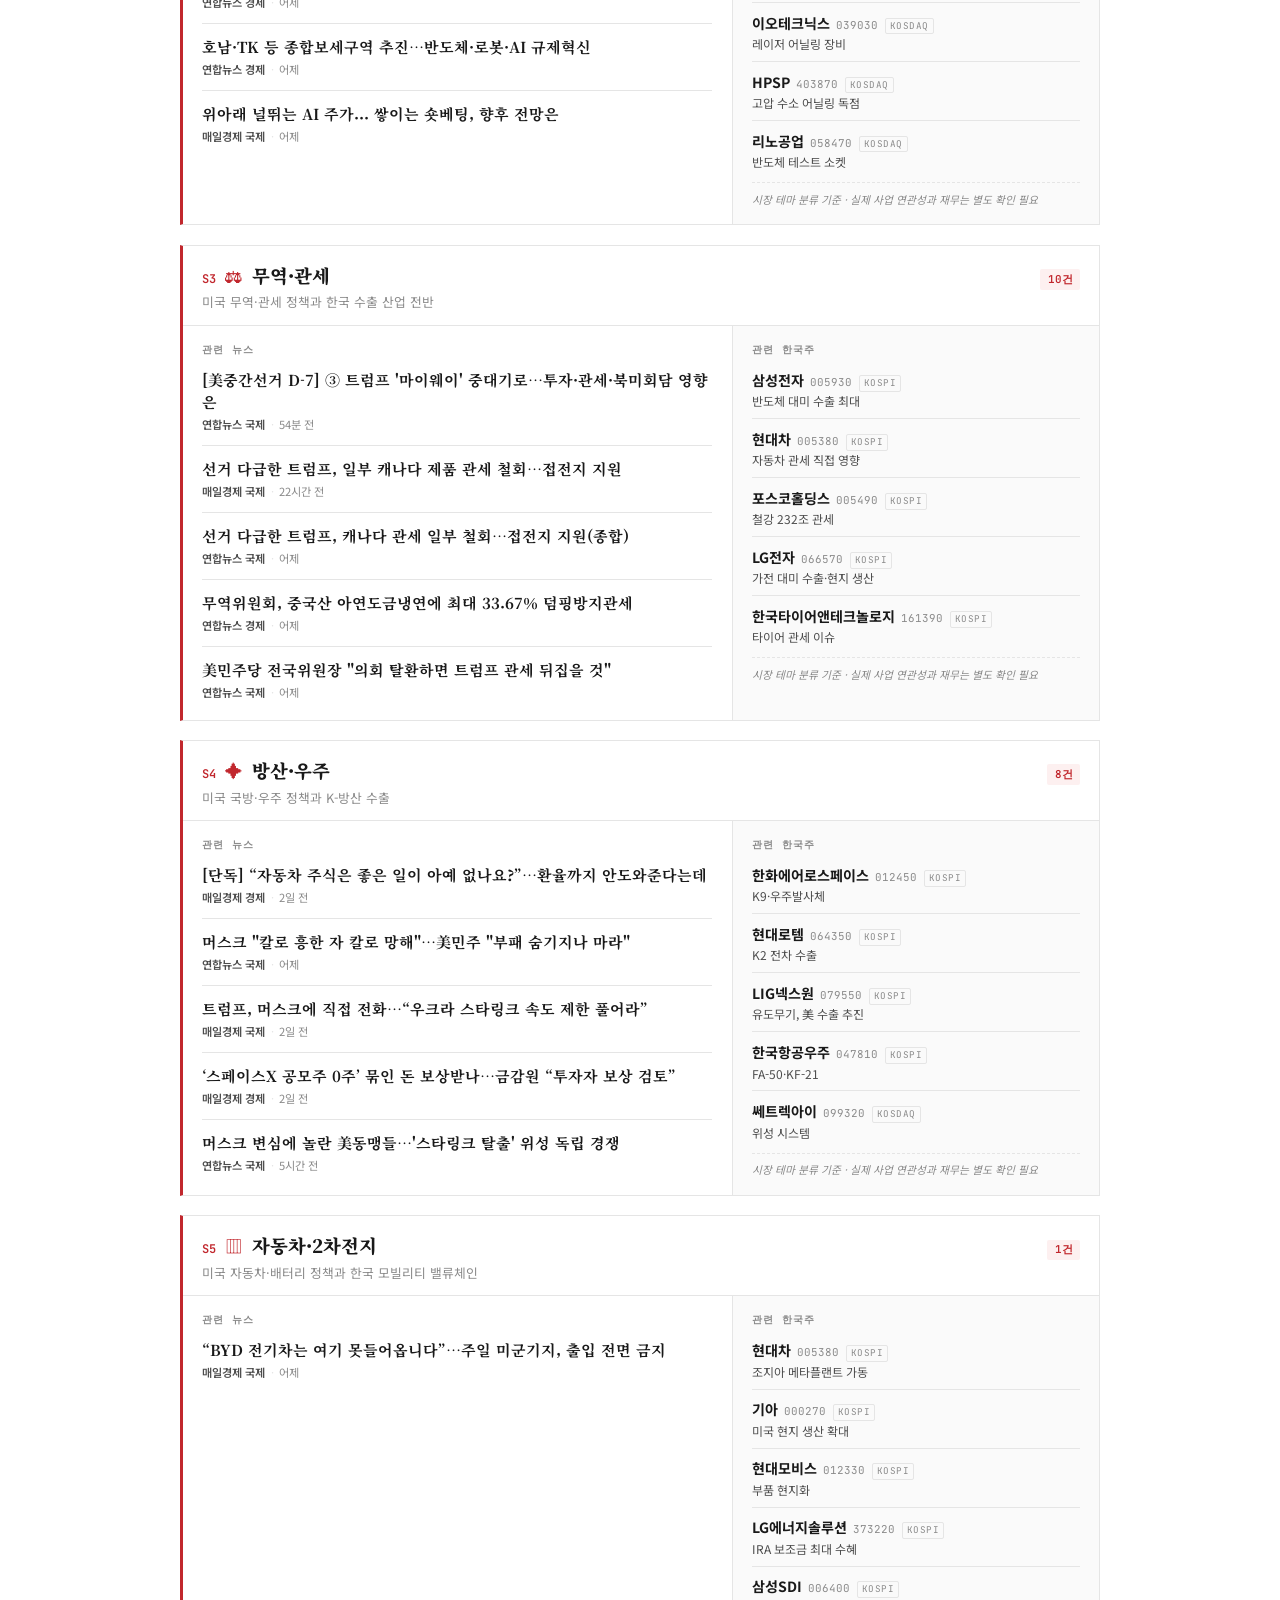
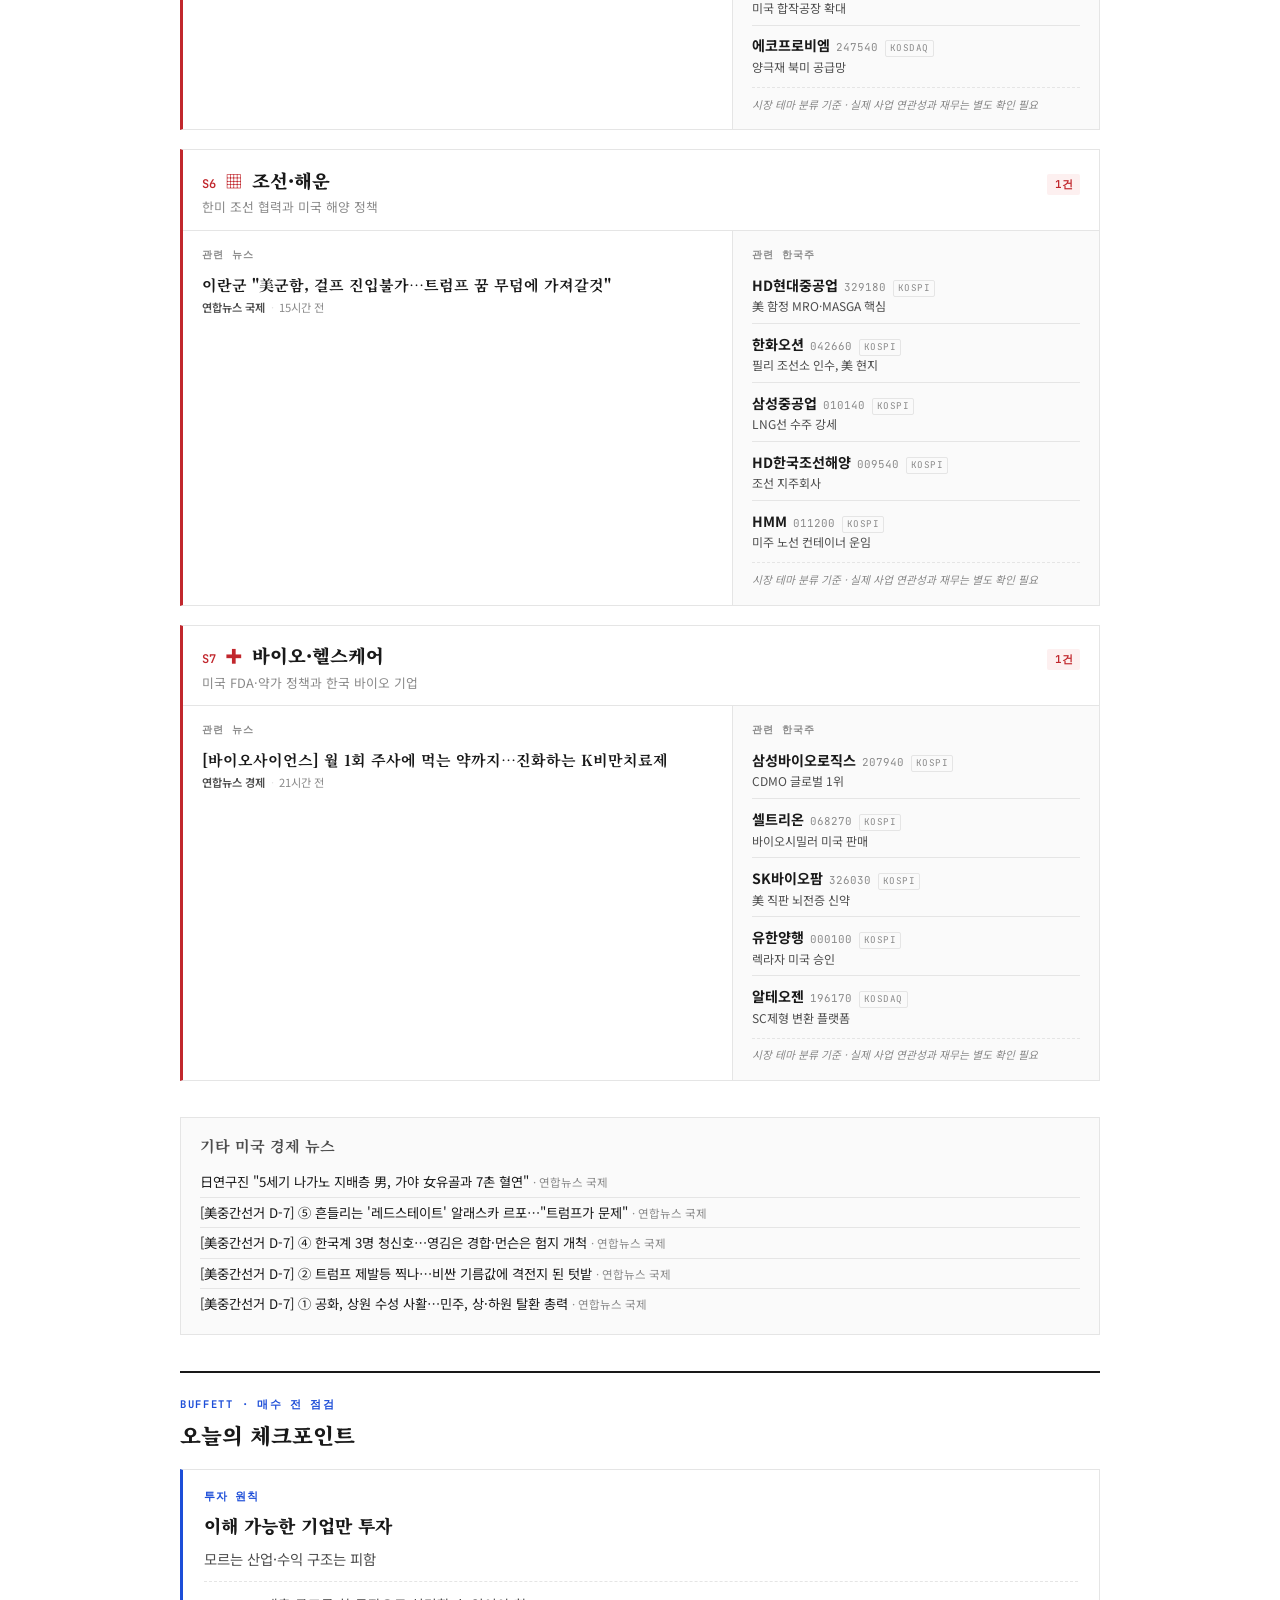
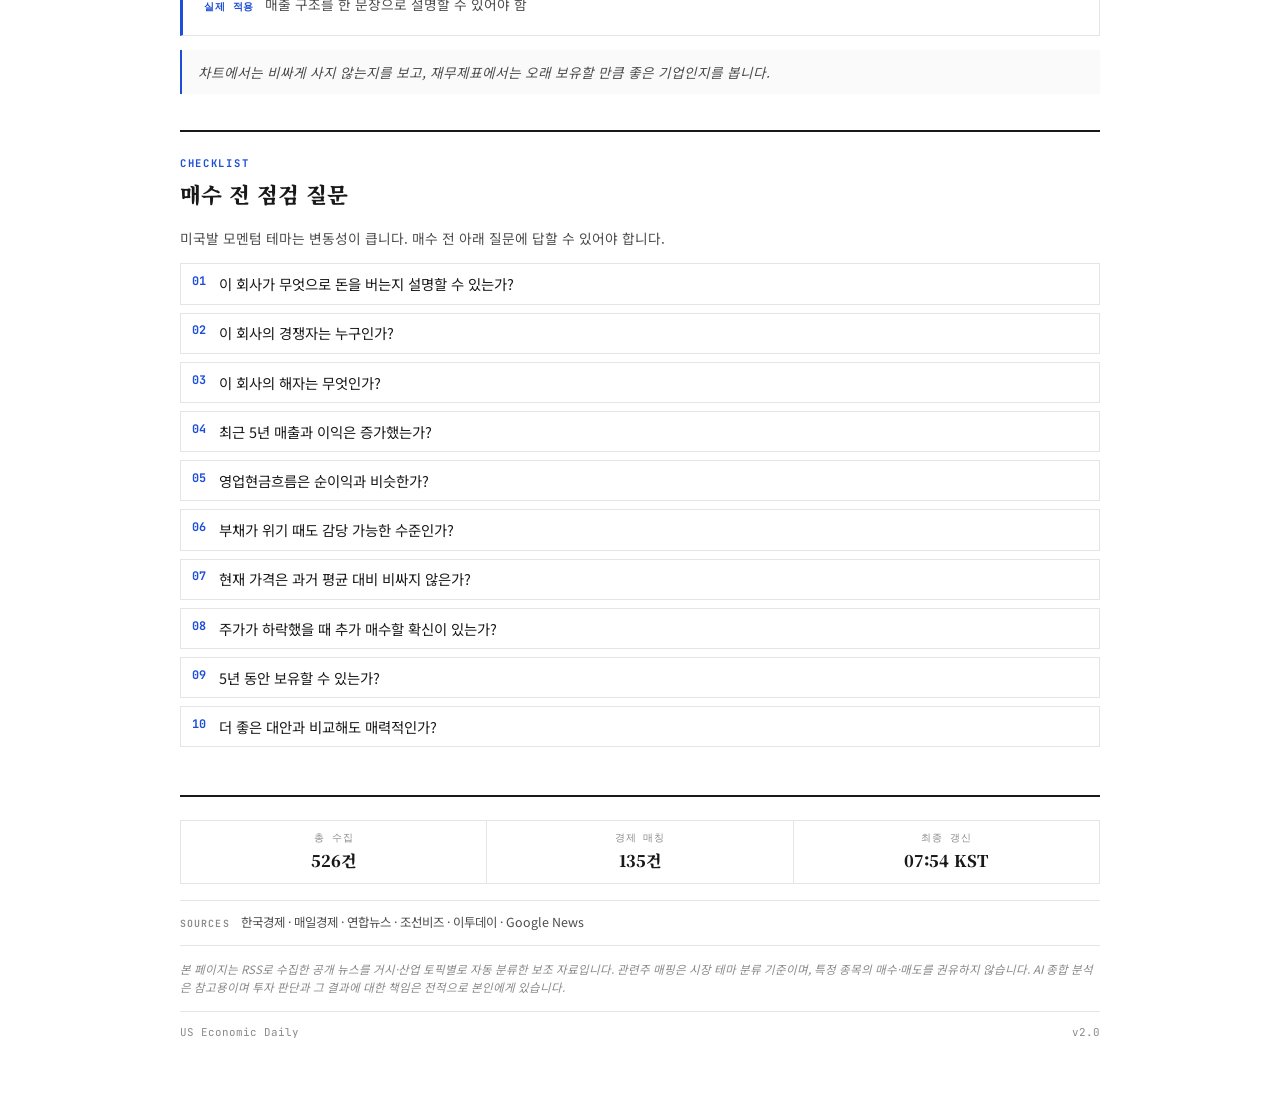
==== commit 6a8eb3f2: "deploy: scheduled build 8cf573fd81466f9c422abbc6e73b5c5bdef39a39" ====
--- a/index.html
+++ b/index.html
@@ -4,7 +4,7 @@
     <meta charset="UTF-8">
     <meta name="viewport" content="width=device-width, initial-scale=1.0, maximum-scale=5.0">
     <meta name="description" content="미국 거시경제와 산업 동향이 한국 증시에 미치는 영향을 자동으로 추적하는 도구">
-    <title>미국 경제 데일리 · 2026년 10월 18일 일요일</title>
+    <title>미국 경제 데일리 · 2026년 10월 25일 일요일</title>
     <link rel="preconnect" href="https://fonts.googleapis.com">
     <link rel="preconnect" href="https://fonts.gstatic.com" crossorigin>
     <link href="https://fonts.googleapis.com/css2?family=Noto+Serif+KR:wght@400;700;900&family=Noto+Sans+KR:wght@300;400;500;700&family=JetBrains+Mono:wght@400;600&display=swap" rel="stylesheet">
@@ -16,9 +16,9 @@
     <!-- 마스트헤드 -->
     <header class="masthead">
         <div class="masthead-top">
-            <span class="edition-no">VOL. 2026-10-18</span>
+            <span class="edition-no">VOL. 2026-10-25</span>
             <div class="meta-right">
-                <span class="time-label">08:46 KST</span>
+                <span class="time-label">07:54 KST</span>
                 <button class="refresh-btn" onclick="window.location.reload()" title="새로고침">↻</button>
             </div>
         </div>
@@ -27,7 +27,7 @@
             <span class="title-en">US ECONOMIC DAILY</span>
         </h1>
         <div class="masthead-bottom">
-            <div class="date-line">2026년 10월 18일 일요일</div>
+            <div class="date-line">2026년 10월 25일 일요일</div>
             <div class="tagline">연준부터 반도체까지 · 미국 경제가 한국 증시에 미치는 영향</div>
         </div>
     </header>
@@ -42,20 +42,20 @@
                 <span class="brief-divider"></span>
                 <span class="brief-subtitle">AI 종합 분석</span>
             </div>
-            <div class="brief-meta">45건 분석</div>
+            <div class="brief-meta">40건 분석</div>
         </div>
         <div class="brief-body">
-            <p class="brief-summary">미국 연준의 금리 인상 기조는 한국 주택담보대출 금리 상승과 코스피 하락 압력으로 작용하고 있으며, 물가 불안정에도 불구하고 연준은 AI 투자 부채와 고용 시장 둔화 우려로 금리 정책에 신중한 태도를 보이고 있습니다. 중동 및 우크라이나 지정학적 리스크로 인한 국제유가 급등은 인플레이션 압력을 가중시키고 있으며, 이는 미국 철강 가격 상승과 트럼프 대통령의 러시아 제재 유보 결정에도 영향을 미쳤습니다. 한편, 반도체 수출 호조에 힘입어 원/달러 환율은 2년 만에 최저치를 기록했으나, AI 관련주 투심 약화와 중국발 반도체 공급 우려는 한국 증시에 부담으로 작용하고 있습니다. 한국 정부는 대미 무역흑자 심화 속에서 알래스카 LNG 사업 참여 압박에 직면해 있으며, 재산세 감면을 요청하며 상업적 합리성을 모색 중입니다.</p>
+            <p class="brief-summary">미국 중간선거를 앞두고 중동 확전 우려와 유가 급등이 뉴욕증시 하락을 야기하며 글로벌 위험회피 심리를 자극했습니다. AI 투자 회의론 확산으로 기술주 중심의 미국 증시 하락은 한국 반도체주 약세로 이어져 코스피·코스닥에 부담을 주었습니다. 다만, &#39;반도체 달러&#39; 유입과 수출기업 달러 매도세는 원화 강세 압력으로 작용하며 원화값 저평가 해소 기대감을 높였습니다. 미국 연준의 금리 동결 가능성에도 12월 추가 인상 전망은 여전하며, 이는 한국은행의 매파적 기조 유지에 영향을 미칠 것으로 보입니다. 트럼프 행정부의 통상 정책 변화 가능성과 관세 이슈는 한국 수출 기업에 잠재적 변동성을 제공할 수 있습니다.</p>
             
             <ul class="brief-points">
                 
-                <li>美 연준의 금리 인상 기조는 한국 금리 및 증시에 하방 압력으로 작용.</li>
+                <li>중동 확전 우려 및 유가 급등, 글로벌 위험회피 심리 자극</li>
                 
-                <li>국제유가 급등 및 지정학적 리스크는 인플레이션 압력을 가중.</li>
+                <li>AI 투자 회의론 확산, 미 기술주 하락 및 韓 반도체주 약세</li>
                 
-                <li>AI 관련주 투심 약화와 반도체 공급 우려는 한국 증시의 주요 리스크.</li>
+                <li>반도체 달러 유입 및 수출 달러 매도, 원화 강세 압력 지속</li>
                 
-                <li>원/달러 환율은 반도체 수출 호조에 힘입어 하락세 지속.</li>
+                <li>미 연준 금리 동결 전망 속 12월 추가 인상 가능성 상존</li>
                 
             </ul>
             
@@ -73,11 +73,11 @@
     <section class="summary-strip">
         <div class="summary-item">
             <div class="summary-label">관련 뉴스</div>
-            <div class="summary-value">132<span class="unit">건</span></div>
+            <div class="summary-value">135<span class="unit">건</span></div>
         </div>
         <div class="summary-item">
             <div class="summary-label">거시 토픽</div>
-            <div class="summary-value">5<span class="unit">개</span></div>
+            <div class="summary-value">4<span class="unit">개</span></div>
         </div>
         <div class="summary-item">
             <div class="summary-label">산업 토픽</div>
@@ -85,7 +85,7 @@
         </div>
         <div class="summary-item">
             <div class="summary-label">총 수집</div>
-            <div class="summary-value">520<span class="unit">건</span></div>
+            <div class="summary-value">526<span class="unit">건</span></div>
         </div>
     </section>
 
@@ -104,9 +104,96 @@
                 <header class="block-header">
                     <div class="block-title-row">
                         <span class="block-num">M1</span>
+                        <span class="block-icon">◐</span>
+                        <h3 class="block-title">유가·원자재</h3>
+                        <span class="block-count">12건</span>
+                    </div>
+                    <p class="block-desc">국제 유가·원자재 흐름과 한국 물가·무역수지 영향</p>
+                </header>
+                <div class="block-body">
+                    <div class="news-column">
+                        <div class="column-label">관련 뉴스</div>
+                        <ul class="news-list">
+                            
+                            <li class="news-item">
+                                <a href="https://www.yna.co.kr/view/AKR20261024002651072" target="_blank" rel="noopener">
+                                    <span class="news-title">중동 확전 우려에 브렌트유 116달러대…6개월 만에 최고치(종합)</span>
+                                </a>
+                                <div class="news-meta">
+                                    <span class="news-source">연합뉴스 국제</span>
+                                    <span class="news-dot">·</span>
+                                    <span class="news-time">어제</span>
+                                </div>
+                                
+                            </li>
+                            
+                            <li class="news-item">
+                                <a href="https://www.mk.co.kr/news/world/12184868" target="_blank" rel="noopener">
+                                    <span class="news-title">“전기차 많이 탄게 천만다행이었어”…유가 폭등에 유럽 6개국 3조원 절감</span>
+                                </a>
+                                <div class="news-meta">
+                                    <span class="news-source">매일경제 국제</span>
+                                    <span class="news-dot">·</span>
+                                    <span class="news-time">12시간 전</span>
+                                </div>
+                                
+                            </li>
+                            
+                            <li class="news-item">
+                                <a href="https://www.yna.co.kr/view/AKR20261024005251072" target="_blank" rel="noopener">
+                                    <span class="news-title">뉴욕증시, 중동확전 우려·유가 급등에 하락…다우 1.2%↓(종합)</span>
+                                </a>
+                                <div class="news-meta">
+                                    <span class="news-source">연합뉴스 국제</span>
+                                    <span class="news-dot">·</span>
+                                    <span class="news-time">어제</span>
+                                </div>
+                                
+                            </li>
+                            
+                            <li class="news-item">
+                                <a href="https://www.mk.co.kr/news/economy/12184774" target="_blank" rel="noopener">
+                                    <span class="news-title">“원화값은 여전히 저평가입니다”…‘반도체 달러’에 1200원대 진입하나</span>
+                                </a>
+                                <div class="news-meta">
+                                    <span class="news-source">매일경제 경제</span>
+                                    <span class="news-dot">·</span>
+                                    <span class="news-time">19시간 전</span>
+                                </div>
+                                
+                            </li>
+                            
+                            <li class="news-item">
+                                <a href="https://www.yna.co.kr/view/AKR20261024002600072" target="_blank" rel="noopener">
+                                    <span class="news-title">중동 확전 우려에 브렌트유 117달러 돌파…4월 이후 처음</span>
+                                </a>
+                                <div class="news-meta">
+                                    <span class="news-source">연합뉴스 국제</span>
+                                    <span class="news-dot">·</span>
+                                    <span class="news-time">어제</span>
+                                </div>
+                                
+                            </li>
+                            
+                        </ul>
+                    </div>
+                    <aside class="comment-column">
+                        <div class="column-label">한국 영향</div>
+                        <div class="kr-comment">
+                            <span class="comment-mark">↳</span>
+                            <p>유가 상승은 원유 전량을 수입하는 한국의 무역수지와 물가에 직접 타격을 줍니다. 정유·항공·해운 등 유가 민감 업종의 실적 변동성도 커집니다.</p>
+                        </div>
+                    </aside>
+                </div>
+            </article>
+            
+            <article class="topic-block macro-block" id="macro-2">
+                <header class="block-header">
+                    <div class="block-title-row">
+                        <span class="block-num">M2</span>
                         <span class="block-icon">▤</span>
                         <h3 class="block-title">통화정책·금리</h3>
-                        <span class="block-count">11건</span>
+                        <span class="block-count">5건</span>
                     </div>
                     <p class="block-desc">연준 통화정책 방향과 한국 금리·환율 파급</p>
                 </header>
@@ -116,20 +203,8 @@
                         <ul class="news-list">
                             
                             <li class="news-item">
-                                <a href="https://www.yna.co.kr/view/AKR20261017011700002" target="_blank" rel="noopener">
-                                    <span class="news-title">[다음주 경제] 기준금리 3연속 인상할까…생산자 물가도 발표</span>
-                                </a>
-                                <div class="news-meta">
-                                    <span class="news-source">연합뉴스 경제</span>
-                                    <span class="news-dot">·</span>
-                                    <span class="news-time">23시간 전</span>
-                                </div>
-                                
-                            </li>
-                            
-                            <li class="news-item">
-                                <a href="https://www.mk.co.kr/news/economy/12178078" target="_blank" rel="noopener">
-                                    <span class="news-title">영끌족 비상 … 주담대 금리, 6%대 잇단 돌파</span>
+                                <a href="https://www.mk.co.kr/news/economy/12184526" target="_blank" rel="noopener">
+                                    <span class="news-title">3회 연속 금리 인상에 부담느낀 신 총재…‘매파본색’은 계속된다 [BOK WATCHER]</span>
                                 </a>
                                 <div class="news-meta">
                                     <span class="news-source">매일경제 경제</span>
@@ -140,23 +215,11 @@
                             </li>
                             
                             <li class="news-item">
-                                <a href="https://www.mk.co.kr/news/world/12178101" target="_blank" rel="noopener">
-                                    <span class="news-title">美물가 불안에도 … 워시 &#34;금리예단 안해&#34;</span>
-                                </a>
-                                <div class="news-meta">
-                                    <span class="news-source">매일경제 국제</span>
-                                    <span class="news-dot">·</span>
-                                    <span class="news-time">어제</span>
-                                </div>
-                                
-                            </li>
-                            
-                            <li class="news-item">
-                                <a href="https://www.mk.co.kr/news/stock/12177086" target="_blank" rel="noopener">
-                                    <span class="news-title">물가·AI공포 겹악재… 5600 무너진 코스피</span>
-                                </a>
-                                <div class="news-meta">
-                                    <span class="news-source">매일경제 증권</span>
+                                <a href="https://www.mk.co.kr/news/economy/12183249" target="_blank" rel="noopener">
+                                    <span class="news-title">3회 연속 금리 인상에 부담느낀 신 총재 ... ‘매파본색’은 계속된다</span>
+                                </a>
+                                <div class="news-meta">
+                                    <span class="news-source">매일경제 경제</span>
                                     <span class="news-dot">·</span>
                                     <span class="news-time">2일 전</span>
                                 </div>
@@ -164,8 +227,32 @@
                             </li>
                             
                             <li class="news-item">
-                                <a href="https://www.mk.co.kr/news/economy/12178138" target="_blank" rel="noopener">
-                                    <span class="news-title">한미 재무·통화당국 사상 첫 2+2 면담…“금융충격 시 긴밀한 공조”</span>
+                                <a href="https://www.yna.co.kr/view/AKR20261025000400072" target="_blank" rel="noopener">
+                                    <span class="news-title">美연준, 내주 금리 동결할까…시장은 &#39;12월 추가 인상&#39; 전망</span>
+                                </a>
+                                <div class="news-meta">
+                                    <span class="news-source">연합뉴스 국제</span>
+                                    <span class="news-dot">·</span>
+                                    <span class="news-time">7시간 전</span>
+                                </div>
+                                
+                            </li>
+                            
+                            <li class="news-item">
+                                <a href="https://www.yna.co.kr/view/AKR20261025004600009" target="_blank" rel="noopener">
+                                    <span class="news-title">[뉴욕증시-주간전망] 운명의 한 주…FOMC·물가·AI 실적 &#39;3중 시험대&#39;</span>
+                                </a>
+                                <div class="news-meta">
+                                    <span class="news-source">연합뉴스 국제</span>
+                                    <span class="news-dot">·</span>
+                                    <span class="news-time">54분 전</span>
+                                </div>
+                                
+                            </li>
+                            
+                            <li class="news-item">
+                                <a href="https://www.mk.co.kr/news/economy/12184218" target="_blank" rel="noopener">
+                                    <span class="news-title">한은 총재 “7~8월 금리 인상으로 운신 폭 얻어…물가는 높게 유지”</span>
                                 </a>
                                 <div class="news-meta">
                                     <span class="news-source">매일경제 경제</span>
@@ -187,100 +274,13 @@
                 </div>
             </article>
             
-            <article class="topic-block macro-block" id="macro-2">
-                <header class="block-header">
-                    <div class="block-title-row">
-                        <span class="block-num">M2</span>
-                        <span class="block-icon">◐</span>
-                        <h3 class="block-title">유가·원자재</h3>
-                        <span class="block-count">5건</span>
-                    </div>
-                    <p class="block-desc">국제 유가·원자재 흐름과 한국 물가·무역수지 영향</p>
-                </header>
-                <div class="block-body">
-                    <div class="news-column">
-                        <div class="column-label">관련 뉴스</div>
-                        <ul class="news-list">
-                            
-                            <li class="news-item">
-                                <a href="https://www.yna.co.kr/view/AKR20261017004900072" target="_blank" rel="noopener">
-                                    <span class="news-title">중동도 우크라도 불안…브렌트유 109달러대, 5개월만에 최고</span>
-                                </a>
-                                <div class="news-meta">
-                                    <span class="news-source">연합뉴스 국제</span>
-                                    <span class="news-dot">·</span>
-                                    <span class="news-time">어제</span>
-                                </div>
-                                
-                            </li>
-                            
-                            <li class="news-item">
-                                <a href="https://www.mk.co.kr/news/economy/12177076" target="_blank" rel="noopener">
-                                    <span class="news-title">[단독] 韓, 연간 최대 1조원 알래스카 LNG 재산세 ‘감면 요청’</span>
-                                </a>
-                                <div class="news-meta">
-                                    <span class="news-source">매일경제 경제</span>
-                                    <span class="news-dot">·</span>
-                                    <span class="news-time">2일 전</span>
-                                </div>
-                                
-                            </li>
-                            
-                            <li class="news-item">
-                                <a href="https://www.yna.co.kr/view/AKR20261018002400071" target="_blank" rel="noopener">
-                                    <span class="news-title">보름여 남은 중간선거…트럼프, 주말에도 지원유세로 결집 호소</span>
-                                </a>
-                                <div class="news-meta">
-                                    <span class="news-source">연합뉴스 국제</span>
-                                    <span class="news-dot">·</span>
-                                    <span class="news-time">2시간 전</span>
-                                </div>
-                                
-                            </li>
-                            
-                            <li class="news-item">
-                                <a href="https://www.mk.co.kr/news/economy/12177083" target="_blank" rel="noopener">
-                                    <span class="news-title">[단독] 韓, 알래스카 LNG사업 稅감면 요청</span>
-                                </a>
-                                <div class="news-meta">
-                                    <span class="news-source">매일경제 경제</span>
-                                    <span class="news-dot">·</span>
-                                    <span class="news-time">2일 전</span>
-                                </div>
-                                
-                            </li>
-                            
-                            <li class="news-item">
-                                <a href="https://www.mk.co.kr/news/economy/12177066" target="_blank" rel="noopener">
-                                    <span class="news-title">&#39;알래스카 신중론&#39; 펼치던 정부 … 稅감면 역제안하며 반전 모색</span>
-                                </a>
-                                <div class="news-meta">
-                                    <span class="news-source">매일경제 경제</span>
-                                    <span class="news-dot">·</span>
-                                    <span class="news-time">2일 전</span>
-                                </div>
-                                
-                            </li>
-                            
-                        </ul>
-                    </div>
-                    <aside class="comment-column">
-                        <div class="column-label">한국 영향</div>
-                        <div class="kr-comment">
-                            <span class="comment-mark">↳</span>
-                            <p>유가 상승은 원유 전량을 수입하는 한국의 무역수지와 물가에 직접 타격을 줍니다. 정유·항공·해운 등 유가 민감 업종의 실적 변동성도 커집니다.</p>
-                        </div>
-                    </aside>
-                </div>
-            </article>
-            
             <article class="topic-block macro-block" id="macro-3">
                 <header class="block-header">
                     <div class="block-title-row">
                         <span class="block-num">M3</span>
                         <span class="block-icon">◈</span>
                         <h3 class="block-title">물가·인플레이션</h3>
-                        <span class="block-count">2건</span>
+                        <span class="block-count">1건</span>
                     </div>
                     <p class="block-desc">미국 물가 지표와 금리 경로에 대한 시사점</p>
                 </header>
@@ -290,23 +290,11 @@
                         <ul class="news-list">
                             
                             <li class="news-item">
-                                <a href="https://www.mk.co.kr/news/economy/12177435" target="_blank" rel="noopener">
-                                    <span class="news-title">PPI 폭등했는데 금리 왜 떨어졌나... 증시 색깔 이렇게 바뀐다</span>
-                                </a>
-                                <div class="news-meta">
-                                    <span class="news-source">매일경제 경제</span>
-                                    <span class="news-dot">·</span>
-                                    <span class="news-time">2일 전</span>
-                                </div>
-                                
-                            </li>
-                            
-                            <li class="news-item">
-                                <a href="https://www.mk.co.kr/news/world/12178064" target="_blank" rel="noopener">
-                                    <span class="news-title">물가 잡자니 빚투 걱정 …&#39;금리 힌트&#39; 안주는 워시</span>
-                                </a>
-                                <div class="news-meta">
-                                    <span class="news-source">매일경제 국제</span>
+                                <a href="https://www.yna.co.kr/view/AKR20261023051551073" target="_blank" rel="noopener">
+                                    <span class="news-title">日, 10월 금리 동결할 듯…9월 소비자물가, 2.1% 상승(종합)</span>
+                                </a>
+                                <div class="news-meta">
+                                    <span class="news-source">연합뉴스 경제</span>
                                     <span class="news-dot">·</span>
                                     <span class="news-time">어제</span>
                                 </div>
@@ -329,45 +317,6 @@
                 <header class="block-header">
                     <div class="block-title-row">
                         <span class="block-num">M4</span>
-                        <span class="block-icon">◉</span>
-                        <h3 class="block-title">고용·경기</h3>
-                        <span class="block-count">1건</span>
-                    </div>
-                    <p class="block-desc">미국 고용·성장 지표로 보는 경기 사이클</p>
-                </header>
-                <div class="block-body">
-                    <div class="news-column">
-                        <div class="column-label">관련 뉴스</div>
-                        <ul class="news-list">
-                            
-                            <li class="news-item">
-                                <a href="https://www.mk.co.kr/news/world/12178229" target="_blank" rel="noopener">
-                                    <span class="news-title">물가 잡으면 일자리가 망하는데…‘금리힌트’ 주고싶어도 못주는 연준</span>
-                                </a>
-                                <div class="news-meta">
-                                    <span class="news-source">매일경제 국제</span>
-                                    <span class="news-dot">·</span>
-                                    <span class="news-time">어제</span>
-                                </div>
-                                
-                            </li>
-                            
-                        </ul>
-                    </div>
-                    <aside class="comment-column">
-                        <div class="column-label">한국 영향</div>
-                        <div class="kr-comment">
-                            <span class="comment-mark">↳</span>
-                            <p>미국 고용이 견조하면 연준의 금리 인하 명분이 약해져 긴축 기조가 길어질 수 있습니다. 반대로 경기 둔화 신호는 수출 의존도가 높은 한국 경제에 직접적 부담이 됩니다.</p>
-                        </div>
-                    </aside>
-                </div>
-            </article>
-            
-            <article class="topic-block macro-block" id="macro-5">
-                <header class="block-header">
-                    <div class="block-title-row">
-                        <span class="block-num">M5</span>
                         <span class="block-icon">◑</span>
                         <h3 class="block-title">달러·환율</h3>
                         <span class="block-count">1건</span>
@@ -380,11 +329,11 @@
                         <ul class="news-list">
                             
                             <li class="news-item">
-                                <a href="https://www.mk.co.kr/news/stock/12178000" target="_blank" rel="noopener">
-                                    <span class="news-title">원달러 환율 1331.4원…연저점 경신하며 2년 만에 최저</span>
-                                </a>
-                                <div class="news-meta">
-                                    <span class="news-source">매일경제 증권</span>
+                                <a href="https://www.mk.co.kr/news/stock/12184242" target="_blank" rel="noopener">
+                                    <span class="news-title">“미국 주식으로 벌긴 벌었는데”…환율에 수익 깎인 서학개미</span>
+                                </a>
+                                <div class="news-meta">
+                                    <span class="news-source">매일경제 경제</span>
                                     <span class="news-dot">·</span>
                                     <span class="news-time">어제</span>
                                 </div>
@@ -422,9 +371,286 @@
                 <header class="block-header">
                     <div class="block-title-row">
                         <span class="block-num">S1</span>
+                        <span class="block-icon">◎</span>
+                        <h3 class="block-title">AI·빅테크</h3>
+                        <span class="block-count">19건</span>
+                    </div>
+                    <p class="block-desc">미국 AI·빅테크 CAPEX와 한국 인프라 수혜주</p>
+                </header>
+                <div class="block-body">
+                    <div class="news-column">
+                        <div class="column-label">관련 뉴스</div>
+                        <ul class="news-list">
+                            
+                            <li class="news-item">
+                                <a href="https://www.mk.co.kr/news/stock/12184464" target="_blank" rel="noopener">
+                                    <span class="news-title">메타는 ‘돈 버는 AI’, 테슬라는 ‘아직 돈 쓰는 로봇’ [플러스 관심종목]</span>
+                                </a>
+                                <div class="news-meta">
+                                    <span class="news-source">매일경제 증권</span>
+                                    <span class="news-dot">·</span>
+                                    <span class="news-time">어제</span>
+                                </div>
+                                
+                            </li>
+                            
+                            <li class="news-item">
+                                <a href="https://www.yna.co.kr/view/AKR20261024032800073" target="_blank" rel="noopener">
+                                    <span class="news-title">&#34;AI 효율화에&#34;…日기업 22%, 3년 뒤 채용 축소 검토</span>
+                                </a>
+                                <div class="news-meta">
+                                    <span class="news-source">연합뉴스 국제</span>
+                                    <span class="news-dot">·</span>
+                                    <span class="news-time">17시간 전</span>
+                                </div>
+                                
+                            </li>
+                            
+                            <li class="news-item">
+                                <a href="https://www.mk.co.kr/news/stock/12183857" target="_blank" rel="noopener">
+                                    <span class="news-title">[MK시그널] 에로 코퍼 매도신호 포착, 수익률 19% 달성</span>
+                                </a>
+                                <div class="news-meta">
+                                    <span class="news-source">매일경제 증권</span>
+                                    <span class="news-dot">·</span>
+                                    <span class="news-time">어제</span>
+                                </div>
+                                
+                            </li>
+                            
+                            <li class="news-item">
+                                <a href="https://www.mk.co.kr/news/economy/12183693" target="_blank" rel="noopener">
+                                    <span class="news-title">AI 쇼크에 너도나도 국채로...나스닥 2.6% 급락 [월가월부]</span>
+                                </a>
+                                <div class="news-meta">
+                                    <span class="news-source">매일경제 국제</span>
+                                    <span class="news-dot">·</span>
+                                    <span class="news-time">2일 전</span>
+                                </div>
+                                
+                            </li>
+                            
+                            <li class="news-item">
+                                <a href="https://www.yna.co.kr/view/AKR20261024020300073" target="_blank" rel="noopener">
+                                    <span class="news-title">日, &#39;GDP 3.5%&#39; 美요구에 인프라·AI예산까지 방위비 산입 검토</span>
+                                </a>
+                                <div class="news-meta">
+                                    <span class="news-source">연합뉴스 국제</span>
+                                    <span class="news-dot">·</span>
+                                    <span class="news-time">21시간 전</span>
+                                </div>
+                                
+                            </li>
+                            
+                        </ul>
+                    </div>
+                    
+                    <aside class="stocks-column">
+                        <div class="column-label">관련 한국주</div>
+                        <ul class="stocks-list">
+                            
+                            <li class="stock-row">
+                                <div class="stock-head">
+                                    <span class="stock-name">SK하이닉스</span>
+                                    <span class="stock-code">000660</span>
+                                    <span class="stock-market">KOSPI</span>
+                                </div>
+                                <div class="stock-note">AI 서버 HBM 수요 직결</div>
+                            </li>
+                            
+                            <li class="stock-row">
+                                <div class="stock-head">
+                                    <span class="stock-name">네이버</span>
+                                    <span class="stock-code">035420</span>
+                                    <span class="stock-market">KOSPI</span>
+                                </div>
+                                <div class="stock-note">하이퍼클로바X, 소버린 AI</div>
+                            </li>
+                            
+                            <li class="stock-row">
+                                <div class="stock-head">
+                                    <span class="stock-name">더존비즈온</span>
+                                    <span class="stock-code">012510</span>
+                                    <span class="stock-market">KOSPI</span>
+                                </div>
+                                <div class="stock-note">기업용 AI SaaS</div>
+                            </li>
+                            
+                            <li class="stock-row">
+                                <div class="stock-head">
+                                    <span class="stock-name">폴라리스오피스</span>
+                                    <span class="stock-code">041020</span>
+                                    <span class="stock-market">KOSDAQ</span>
+                                </div>
+                                <div class="stock-note">AI 오피스 소프트웨어</div>
+                            </li>
+                            
+                            <li class="stock-row">
+                                <div class="stock-head">
+                                    <span class="stock-name">케이아이엔엑스</span>
+                                    <span class="stock-code">093320</span>
+                                    <span class="stock-market">KOSDAQ</span>
+                                </div>
+                                <div class="stock-note">데이터센터·인터넷 인프라</div>
+                            </li>
+                            
+                        </ul>
+                        <p class="stocks-disclaimer">시장 테마 분류 기준 · 실제 사업 연관성과 재무는 별도 확인 필요</p>
+                    </aside>
+                    
+                </div>
+            </article>
+            
+            <article class="topic-block sector-block" id="sector-2">
+                <header class="block-header">
+                    <div class="block-title-row">
+                        <span class="block-num">S2</span>
+                        <span class="block-icon">▣</span>
+                        <h3 class="block-title">반도체</h3>
+                        <span class="block-count">12건</span>
+                    </div>
+                    <p class="block-desc">미국 반도체 정책·업황과 한국 반도체 밸류체인</p>
+                </header>
+                <div class="block-body">
+                    <div class="news-column">
+                        <div class="column-label">관련 뉴스</div>
+                        <ul class="news-list">
+                            
+                            <li class="news-item">
+                                <a href="https://www.mk.co.kr/news/world/12183849" target="_blank" rel="noopener">
+                                    <span class="news-title">실적 아무리 좋아도 시장 눈높이 못따라가면…반도체 매도 ‘촉발’</span>
+                                </a>
+                                <div class="news-meta">
+                                    <span class="news-source">매일경제 국제</span>
+                                    <span class="news-dot">·</span>
+                                    <span class="news-time">어제</span>
+                                </div>
+                                
+                            </li>
+                            
+                            <li class="news-item">
+                                <a href="https://www.mk.co.kr/news/stock/12183814" target="_blank" rel="noopener">
+                                    <span class="news-title">“뉴욕발 AI 충격 또 덮쳤다”…코스피·코스닥 장 초반 3%대 하락</span>
+                                </a>
+                                <div class="news-meta">
+                                    <span class="news-source">매일경제 증권</span>
+                                    <span class="news-dot">·</span>
+                                    <span class="news-time">어제</span>
+                                </div>
+                                
+                            </li>
+                            
+                            <li class="news-item">
+                                <a href="https://www.yna.co.kr/view/AKR20261023030452008" target="_blank" rel="noopener">
+                                    <span class="news-title">증권가 &#34;솔리다임 상장검토 중단, 반도체 투심 회복 기여할 듯&#34;(종합2보)</span>
+                                </a>
+                                <div class="news-meta">
+                                    <span class="news-source">연합뉴스 경제</span>
+                                    <span class="news-dot">·</span>
+                                    <span class="news-time">어제</span>
+                                </div>
+                                
+                            </li>
+                            
+                            <li class="news-item">
+                                <a href="https://www.yna.co.kr/view/AKR20261023123800002" target="_blank" rel="noopener">
+                                    <span class="news-title">호남·TK 등 종합보세구역 추진…반도체·로봇·AI 규제혁신</span>
+                                </a>
+                                <div class="news-meta">
+                                    <span class="news-source">연합뉴스 경제</span>
+                                    <span class="news-dot">·</span>
+                                    <span class="news-time">어제</span>
+                                </div>
+                                
+                            </li>
+                            
+                            <li class="news-item">
+                                <a href="https://www.mk.co.kr/news/business/12183758" target="_blank" rel="noopener">
+                                    <span class="news-title">위아래 널뛰는 AI 주가... 쌓이는 숏베팅, 향후 전망은</span>
+                                </a>
+                                <div class="news-meta">
+                                    <span class="news-source">매일경제 국제</span>
+                                    <span class="news-dot">·</span>
+                                    <span class="news-time">어제</span>
+                                </div>
+                                
+                            </li>
+                            
+                        </ul>
+                    </div>
+                    
+                    <aside class="stocks-column">
+                        <div class="column-label">관련 한국주</div>
+                        <ul class="stocks-list">
+                            
+                            <li class="stock-row">
+                                <div class="stock-head">
+                                    <span class="stock-name">삼성전자</span>
+                                    <span class="stock-code">005930</span>
+                                    <span class="stock-market">KOSPI</span>
+                                </div>
+                                <div class="stock-note">메모리·파운드리, 테일러 공장 양산</div>
+                            </li>
+                            
+                            <li class="stock-row">
+                                <div class="stock-head">
+                                    <span class="stock-name">SK하이닉스</span>
+                                    <span class="stock-code">000660</span>
+                                    <span class="stock-market">KOSPI</span>
+                                </div>
+                                <div class="stock-note">HBM 글로벌 1위, 엔비디아 공급</div>
+                            </li>
+                            
+                            <li class="stock-row">
+                                <div class="stock-head">
+                                    <span class="stock-name">한미반도체</span>
+                                    <span class="stock-code">042700</span>
+                                    <span class="stock-market">KOSPI</span>
+                                </div>
+                                <div class="stock-note">HBM TC본더 글로벌 1위</div>
+                            </li>
+                            
+                            <li class="stock-row">
+                                <div class="stock-head">
+                                    <span class="stock-name">이오테크닉스</span>
+                                    <span class="stock-code">039030</span>
+                                    <span class="stock-market">KOSDAQ</span>
+                                </div>
+                                <div class="stock-note">레이저 어닐링 장비</div>
+                            </li>
+                            
+                            <li class="stock-row">
+                                <div class="stock-head">
+                                    <span class="stock-name">HPSP</span>
+                                    <span class="stock-code">403870</span>
+                                    <span class="stock-market">KOSDAQ</span>
+                                </div>
+                                <div class="stock-note">고압 수소 어닐링 독점</div>
+                            </li>
+                            
+                            <li class="stock-row">
+                                <div class="stock-head">
+                                    <span class="stock-name">리노공업</span>
+                                    <span class="stock-code">058470</span>
+                                    <span class="stock-market">KOSDAQ</span>
+                                </div>
+                                <div class="stock-note">반도체 테스트 소켓</div>
+                            </li>
+                            
+                        </ul>
+                        <p class="stocks-disclaimer">시장 테마 분류 기준 · 실제 사업 연관성과 재무는 별도 확인 필요</p>
+                    </aside>
+                    
+                </div>
+            </article>
+            
+            <article class="topic-block sector-block" id="sector-3">
+                <header class="block-header">
+                    <div class="block-title-row">
+                        <span class="block-num">S3</span>
                         <span class="block-icon">⚖</span>
                         <h3 class="block-title">무역·관세</h3>
-                        <span class="block-count">9건</span>
+                        <span class="block-count">10건</span>
                     </div>
                     <p class="block-desc">미국 무역·관세 정책과 한국 수출 산업 전반</p>
                 </header>
@@ -434,61 +660,61 @@
                         <ul class="news-list">
                             
                             <li class="news-item">
-                                <a href="https://www.yna.co.kr/view/AKR20261017004500072" target="_blank" rel="noopener">
-                                    <span class="news-title">美 철강 가격, 4년여만에 최고…트럼프 관세로 공급 부족</span>
+                                <a href="https://www.yna.co.kr/view/AKR20261023188300071" target="_blank" rel="noopener">
+                                    <span class="news-title">[美중간선거 D-7] ③ 트럼프 &#39;마이웨이&#39; 중대기로…투자·관세·북미회담 영향은</span>
                                 </a>
                                 <div class="news-meta">
                                     <span class="news-source">연합뉴스 국제</span>
                                     <span class="news-dot">·</span>
-                                    <span class="news-time">어제</span>
-                                </div>
-                                
-                            </li>
-                            
-                            <li class="news-item">
-                                <a href="https://www.mk.co.kr/news/world/12178451" target="_blank" rel="noopener">
-                                    <span class="news-title">“기름값 110달러에 트럼프도 겁먹었나?”…러시아 제재 돌연 유보</span>
+                                    <span class="news-time">54분 전</span>
+                                </div>
+                                
+                            </li>
+                            
+                            <li class="news-item">
+                                <a href="https://www.mk.co.kr/news/world/12184748" target="_blank" rel="noopener">
+                                    <span class="news-title">선거 다급한 트럼프, 일부 캐나다 제품 관세 철회…접전지 지원</span>
                                 </a>
                                 <div class="news-meta">
                                     <span class="news-source">매일경제 국제</span>
                                     <span class="news-dot">·</span>
-                                    <span class="news-time">18시간 전</span>
-                                </div>
-                                
-                            </li>
-                            
-                            <li class="news-item">
-                                <a href="https://www.yna.co.kr/view/AKR20261017023100009" target="_blank" rel="noopener">
-                                    <span class="news-title">트럼프, &#39;그레이엄법&#39; 대러제재·고율관세 시행 않고 면제 발표</span>
+                                    <span class="news-time">22시간 전</span>
+                                </div>
+                                
+                            </li>
+                            
+                            <li class="news-item">
+                                <a href="https://www.yna.co.kr/view/AKR20261024003651072" target="_blank" rel="noopener">
+                                    <span class="news-title">선거 다급한 트럼프, 캐나다 관세 일부 철회…접전지 지원(종합)</span>
                                 </a>
                                 <div class="news-meta">
                                     <span class="news-source">연합뉴스 국제</span>
                                     <span class="news-dot">·</span>
-                                    <span class="news-time">21시간 전</span>
-                                </div>
-                                
-                            </li>
-                            
-                            <li class="news-item">
-                                <a href="https://www.mk.co.kr/news/economy/12178084" target="_blank" rel="noopener">
-                                    <span class="news-title">산업통상부 차관 박동일…금융위 부위원장 신진창</span>
-                                </a>
-                                <div class="news-meta">
-                                    <span class="news-source">매일경제 경제</span>
-                                    <span class="news-dot">·</span>
-                                    <span class="news-time">어제</span>
-                                </div>
-                                
-                            </li>
-                            
-                            <li class="news-item">
-                                <a href="https://www.yna.co.kr/view/AKR20261017041500003" target="_blank" rel="noopener">
-                                    <span class="news-title">대미 무역흑자 1천억불 눈앞…트럼프 투자 압박에 난감한 정부</span>
+                                    <span class="news-time">어제</span>
+                                </div>
+                                
+                            </li>
+                            
+                            <li class="news-item">
+                                <a href="https://www.yna.co.kr/view/AKR20261023157600003" target="_blank" rel="noopener">
+                                    <span class="news-title">무역위원회, 중국산 아연도금냉연에 최대 33.67％ 덤핑방지관세</span>
                                 </a>
                                 <div class="news-meta">
                                     <span class="news-source">연합뉴스 경제</span>
                                     <span class="news-dot">·</span>
-                                    <span class="news-time">2시간 전</span>
+                                    <span class="news-time">어제</span>
+                                </div>
+                                
+                            </li>
+                            
+                            <li class="news-item">
+                                <a href="https://www.yna.co.kr/view/AKR20261024002500009" target="_blank" rel="noopener">
+                                    <span class="news-title">美민주당 전국위원장 &#34;의회 탈환하면 트럼프 관세 뒤집을 것&#34;</span>
+                                </a>
+                                <div class="news-meta">
+                                    <span class="news-source">연합뉴스 국제</span>
+                                    <span class="news-dot">·</span>
+                                    <span class="news-time">어제</span>
                                 </div>
                                 
                             </li>
@@ -552,15 +778,15 @@
                 </div>
             </article>
             
-            <article class="topic-block sector-block" id="sector-2">
+            <article class="topic-block sector-block" id="sector-4">
                 <header class="block-header">
                     <div class="block-title-row">
-                        <span class="block-num">S2</span>
-                        <span class="block-icon">▣</span>
-                        <h3 class="block-title">반도체</h3>
+                        <span class="block-num">S4</span>
+                        <span class="block-icon">✦</span>
+                        <h3 class="block-title">방산·우주</h3>
                         <span class="block-count">8건</span>
                     </div>
-                    <p class="block-desc">미국 반도체 정책·업황과 한국 반도체 밸류체인</p>
+                    <p class="block-desc">미국 국방·우주 정책과 K-방산 수출</p>
                 </header>
                 <div class="block-body">
                     <div class="news-column">
@@ -568,32 +794,20 @@
                         <ul class="news-list">
                             
                             <li class="news-item">
-                                <a href="https://www.mk.co.kr/news/stock/12177725" target="_blank" rel="noopener">
-                                    <span class="news-title">‘야수의 심장’ 개미들…美 3배 ‘속슬’ 이달에만 3조 넘게 샀다는데</span>
-                                </a>
-                                <div class="news-meta">
-                                    <span class="news-source">매일경제 증권</span>
-                                    <span class="news-dot">·</span>
-                                    <span class="news-time">어제</span>
-                                </div>
-                                
-                            </li>
-                            
-                            <li class="news-item">
-                                <a href="https://www.yna.co.kr/view/AKR20261017023400002" target="_blank" rel="noopener">
-                                    <span class="news-title">이달 환율 2년1개월만에 최저…원/엔 19년만에 가장 낮아</span>
-                                </a>
-                                <div class="news-meta">
-                                    <span class="news-source">연합뉴스 경제</span>
-                                    <span class="news-dot">·</span>
-                                    <span class="news-time">2시간 전</span>
-                                </div>
-                                
-                            </li>
-                            
-                            <li class="news-item">
-                                <a href="https://www.yna.co.kr/view/AKR20261017005151072" target="_blank" rel="noopener">
-                                    <span class="news-title">AI 경고등에 유가 급등까지…반도체 급락, 나스닥 2.2%↓(종합)</span>
+                                <a href="https://www.mk.co.kr/news/stock/12183412" target="_blank" rel="noopener">
+                                    <span class="news-title">[단독] “자동차 주식은 좋은 일이 아예 없나요?”…환율까지 안도와준다는데</span>
+                                </a>
+                                <div class="news-meta">
+                                    <span class="news-source">매일경제 경제</span>
+                                    <span class="news-dot">·</span>
+                                    <span class="news-time">2일 전</span>
+                                </div>
+                                
+                            </li>
+                            
+                            <li class="news-item">
+                                <a href="https://www.yna.co.kr/view/AKR20261024002700075" target="_blank" rel="noopener">
+                                    <span class="news-title">머스크 &#34;칼로 흥한 자 칼로 망해&#34;…美민주 &#34;부패 숨기지나 마라&#34;</span>
                                 </a>
                                 <div class="news-meta">
                                     <span class="news-source">연합뉴스 국제</span>
@@ -604,25 +818,37 @@
                             </li>
                             
                             <li class="news-item">
-                                <a href="https://www.yna.co.kr/view/AKR20261016074300003" target="_blank" rel="noopener">
-                                    <span class="news-title">&#34;중국이 D램 쏟아낼 것&#34;…머스크는 왜 2028년을 콕 집었나</span>
-                                </a>
-                                <div class="news-meta">
-                                    <span class="news-source">연합뉴스 경제</span>
-                                    <span class="news-dot">·</span>
-                                    <span class="news-time">2시간 전</span>
-                                </div>
-                                
-                            </li>
-                            
-                            <li class="news-item">
-                                <a href="https://www.mk.co.kr/news/stock/12177677" target="_blank" rel="noopener">
-                                    <span class="news-title">“삼전닉스 레버리지 몰릴 때 뭐하고 있었냐”…美앵커, 韓 금융당국 대응 비판</span>
+                                <a href="https://www.mk.co.kr/news/world/12183740" target="_blank" rel="noopener">
+                                    <span class="news-title">트럼프, 머스크에 직접 전화…“우크라 스타링크 속도 제한 풀어라”</span>
                                 </a>
                                 <div class="news-meta">
                                     <span class="news-source">매일경제 국제</span>
                                     <span class="news-dot">·</span>
-                                    <span class="news-time">어제</span>
+                                    <span class="news-time">2일 전</span>
+                                </div>
+                                
+                            </li>
+                            
+                            <li class="news-item">
+                                <a href="https://www.mk.co.kr/news/economy/12183341" target="_blank" rel="noopener">
+                                    <span class="news-title">‘스페이스X 공모주 0주’ 묶인 돈 보상받나…금감원 “투자자 보상 검토”</span>
+                                </a>
+                                <div class="news-meta">
+                                    <span class="news-source">매일경제 경제</span>
+                                    <span class="news-dot">·</span>
+                                    <span class="news-time">2일 전</span>
+                                </div>
+                                
+                            </li>
+                            
+                            <li class="news-item">
+                                <a href="https://www.yna.co.kr/view/AKR20261025001100072" target="_blank" rel="noopener">
+                                    <span class="news-title">머스크 변심에 놀란 美동맹들…&#39;스타링크 탈출&#39; 위성 독립 경쟁</span>
+                                </a>
+                                <div class="news-meta">
+                                    <span class="news-source">연합뉴스 국제</span>
+                                    <span class="news-dot">·</span>
+                                    <span class="news-time">5시간 전</span>
                                 </div>
                                 
                             </li>
@@ -636,56 +862,47 @@
                             
                             <li class="stock-row">
                                 <div class="stock-head">
-                                    <span class="stock-name">삼성전자</span>
-                                    <span class="stock-code">005930</span>
-                                    <span class="stock-market">KOSPI</span>
-                                </div>
-                                <div class="stock-note">메모리·파운드리, 테일러 공장 양산</div>
-                            </li>
-                            
-                            <li class="stock-row">
-                                <div class="stock-head">
-                                    <span class="stock-name">SK하이닉스</span>
-                                    <span class="stock-code">000660</span>
-                                    <span class="stock-market">KOSPI</span>
-                                </div>
-                                <div class="stock-note">HBM 글로벌 1위, 엔비디아 공급</div>
-                            </li>
-                            
-                            <li class="stock-row">
-                                <div class="stock-head">
-                                    <span class="stock-name">한미반도체</span>
-                                    <span class="stock-code">042700</span>
-                                    <span class="stock-market">KOSPI</span>
-                                </div>
-                                <div class="stock-note">HBM TC본더 글로벌 1위</div>
-                            </li>
-                            
-                            <li class="stock-row">
-                                <div class="stock-head">
-                                    <span class="stock-name">이오테크닉스</span>
-                                    <span class="stock-code">039030</span>
+                                    <span class="stock-name">한화에어로스페이스</span>
+                                    <span class="stock-code">012450</span>
+                                    <span class="stock-market">KOSPI</span>
+                                </div>
+                                <div class="stock-note">K9·우주발사체</div>
+                            </li>
+                            
+                            <li class="stock-row">
+                                <div class="stock-head">
+                                    <span class="stock-name">현대로템</span>
+                                    <span class="stock-code">064350</span>
+                                    <span class="stock-market">KOSPI</span>
+                                </div>
+                                <div class="stock-note">K2 전차 수출</div>
+                            </li>
+                            
+                            <li class="stock-row">
+                                <div class="stock-head">
+                                    <span class="stock-name">LIG넥스원</span>
+                                    <span class="stock-code">079550</span>
+                                    <span class="stock-market">KOSPI</span>
+                                </div>
+                                <div class="stock-note">유도무기, 美 수출 추진</div>
+                            </li>
+                            
+                            <li class="stock-row">
+                                <div class="stock-head">
+                                    <span class="stock-name">한국항공우주</span>
+                                    <span class="stock-code">047810</span>
+                                    <span class="stock-market">KOSPI</span>
+                                </div>
+                                <div class="stock-note">FA-50·KF-21</div>
+                            </li>
+                            
+                            <li class="stock-row">
+                                <div class="stock-head">
+                                    <span class="stock-name">쎄트렉아이</span>
+                                    <span class="stock-code">099320</span>
                                     <span class="stock-market">KOSDAQ</span>
                                 </div>
-                                <div class="stock-note">레이저 어닐링 장비</div>
-                            </li>
-                            
-                            <li class="stock-row">
-                                <div class="stock-head">
-                                    <span class="stock-name">HPSP</span>
-                                    <span class="stock-code">403870</span>
-                                    <span class="stock-market">KOSDAQ</span>
-                                </div>
-                                <div class="stock-note">고압 수소 어닐링 독점</div>
-                            </li>
-                            
-                            <li class="stock-row">
-                                <div class="stock-head">
-                                    <span class="stock-name">리노공업</span>
-                                    <span class="stock-code">058470</span>
-                                    <span class="stock-market">KOSDAQ</span>
-                                </div>
-                                <div class="stock-note">반도체 테스트 소켓</div>
+                                <div class="stock-note">위성 시스템</div>
                             </li>
                             
                         </ul>
@@ -695,147 +912,13 @@
                 </div>
             </article>
             
-            <article class="topic-block sector-block" id="sector-3">
+            <article class="topic-block sector-block" id="sector-5">
                 <header class="block-header">
                     <div class="block-title-row">
-                        <span class="block-num">S3</span>
-                        <span class="block-icon">◎</span>
-                        <h3 class="block-title">AI·빅테크</h3>
-                        <span class="block-count">7건</span>
-                    </div>
-                    <p class="block-desc">미국 AI·빅테크 CAPEX와 한국 인프라 수혜주</p>
-                </header>
-                <div class="block-body">
-                    <div class="news-column">
-                        <div class="column-label">관련 뉴스</div>
-                        <ul class="news-list">
-                            
-                            <li class="news-item">
-                                <a href="https://www.yna.co.kr/view/AKR20261018004700009" target="_blank" rel="noopener">
-                                    <span class="news-title">[뉴욕증시-주간전망] 흔들리는 AI 투심, 어디로 가야하오</span>
-                                </a>
-                                <div class="news-meta">
-                                    <span class="news-source">연합뉴스 국제</span>
-                                    <span class="news-dot">·</span>
-                                    <span class="news-time">1시간 전</span>
-                                </div>
-                                
-                            </li>
-                            
-                            <li class="news-item">
-                                <a href="https://www.yna.co.kr/view/AKR20261018002500091" target="_blank" rel="noopener">
-                                    <span class="news-title">앤트로픽 공동창업자 &#34;AI로 4년간 美GDP 50%↑…30조→44조달러&#34;</span>
-                                </a>
-                                <div class="news-meta">
-                                    <span class="news-source">연합뉴스 국제</span>
-                                    <span class="news-dot">·</span>
-                                    <span class="news-time">2시간 전</span>
-                                </div>
-                                
-                            </li>
-                            
-                            <li class="news-item">
-                                <a href="https://www.yna.co.kr/view/AKR20261018006600091" target="_blank" rel="noopener">
-                                    <span class="news-title">억만장자세 저지에 1억달러 쏟은 구글 창업자, 본인은 투표 못해</span>
-                                </a>
-                                <div class="news-meta">
-                                    <span class="news-source">연합뉴스 국제</span>
-                                    <span class="news-dot">·</span>
-                                    <span class="news-time">35분 전</span>
-                                </div>
-                                
-                            </li>
-                            
-                            <li class="news-item">
-                                <a href="https://www.yna.co.kr/view/AKR20261017005100072" target="_blank" rel="noopener">
-                                    <span class="news-title">AI 경고등에 유가 급등까지…나스닥 2.2%↓</span>
-                                </a>
-                                <div class="news-meta">
-                                    <span class="news-source">연합뉴스 국제</span>
-                                    <span class="news-dot">·</span>
-                                    <span class="news-time">어제</span>
-                                </div>
-                                
-                            </li>
-                            
-                            <li class="news-item">
-                                <a href="https://www.yna.co.kr/view/AKR20261018001300091" target="_blank" rel="noopener">
-                                    <span class="news-title">머스크 &#34;정부효율부로 재정적자 감축 못해…해결책은 AI뿐&#34;</span>
-                                </a>
-                                <div class="news-meta">
-                                    <span class="news-source">연합뉴스 국제</span>
-                                    <span class="news-dot">·</span>
-                                    <span class="news-time">6시간 전</span>
-                                </div>
-                                
-                            </li>
-                            
-                        </ul>
-                    </div>
-                    
-                    <aside class="stocks-column">
-                        <div class="column-label">관련 한국주</div>
-                        <ul class="stocks-list">
-                            
-                            <li class="stock-row">
-                                <div class="stock-head">
-                                    <span class="stock-name">SK하이닉스</span>
-                                    <span class="stock-code">000660</span>
-                                    <span class="stock-market">KOSPI</span>
-                                </div>
-                                <div class="stock-note">AI 서버 HBM 수요 직결</div>
-                            </li>
-                            
-                            <li class="stock-row">
-                                <div class="stock-head">
-                                    <span class="stock-name">네이버</span>
-                                    <span class="stock-code">035420</span>
-                                    <span class="stock-market">KOSPI</span>
-                                </div>
-                                <div class="stock-note">하이퍼클로바X, 소버린 AI</div>
-                            </li>
-                            
-                            <li class="stock-row">
-                                <div class="stock-head">
-                                    <span class="stock-name">더존비즈온</span>
-                                    <span class="stock-code">012510</span>
-                                    <span class="stock-market">KOSPI</span>
-                                </div>
-                                <div class="stock-note">기업용 AI SaaS</div>
-                            </li>
-                            
-                            <li class="stock-row">
-                                <div class="stock-head">
-                                    <span class="stock-name">폴라리스오피스</span>
-                                    <span class="stock-code">041020</span>
-                                    <span class="stock-market">KOSDAQ</span>
-                                </div>
-                                <div class="stock-note">AI 오피스 소프트웨어</div>
-                            </li>
-                            
-                            <li class="stock-row">
-                                <div class="stock-head">
-                                    <span class="stock-name">케이아이엔엑스</span>
-                                    <span class="stock-code">093320</span>
-                                    <span class="stock-market">KOSDAQ</span>
-                                </div>
-                                <div class="stock-note">데이터센터·인터넷 인프라</div>
-                            </li>
-                            
-                        </ul>
-                        <p class="stocks-disclaimer">시장 테마 분류 기준 · 실제 사업 연관성과 재무는 별도 확인 필요</p>
-                    </aside>
-                    
-                </div>
-            </article>
-            
-            <article class="topic-block sector-block" id="sector-4">
-                <header class="block-header">
-                    <div class="block-title-row">
-                        <span class="block-num">S4</span>
+                        <span class="block-num">S5</span>
                         <span class="block-icon">▥</span>
                         <h3 class="block-title">자동차·2차전지</h3>
-                        <span class="block-count">4건</span>
+                        <span class="block-count">1건</span>
                     </div>
                     <p class="block-desc">미국 자동차·배터리 정책과 한국 모빌리티 밸류체인</p>
                 </header>
@@ -845,47 +928,11 @@
                         <ul class="news-list">
                             
                             <li class="news-item">
-                                <a href="https://www.yna.co.kr/view/AKR20261016153600704" target="_blank" rel="noopener">
-                                    <span class="news-title">[쇼츠] 부웅! 솟구쳐 한 바퀴 돌아 착지…테슬라, 로드스터 시연 성공</span>
-                                </a>
-                                <div class="news-meta">
-                                    <span class="news-source">연합뉴스 산업</span>
-                                    <span class="news-dot">·</span>
-                                    <span class="news-time">어제</span>
-                                </div>
-                                
-                            </li>
-                            
-                            <li class="news-item">
-                                <a href="https://www.mk.co.kr/news/world/12178396" target="_blank" rel="noopener">
-                                    <span class="news-title">하늘 나는 ‘스포츠카’ 시연 성공…테슬라·스페이스X 합병설, 주목</span>
+                                <a href="https://www.mk.co.kr/news/world/12183806" target="_blank" rel="noopener">
+                                    <span class="news-title">“BYD 전기차는 여기 못들어옵니다”…주일 미군기지, 출입 전면 금지</span>
                                 </a>
                                 <div class="news-meta">
                                     <span class="news-source">매일경제 국제</span>
-                                    <span class="news-dot">·</span>
-                                    <span class="news-time">22시간 전</span>
-                                </div>
-                                
-                            </li>
-                            
-                            <li class="news-item">
-                                <a href="https://www.yna.co.kr/view/AKR20261017017800091" target="_blank" rel="noopener">
-                                    <span class="news-title">나는 로드스터 시연에…다시 불붙은 테슬라·스페이스X 합병설</span>
-                                </a>
-                                <div class="news-meta">
-                                    <span class="news-source">연합뉴스 국제</span>
-                                    <span class="news-dot">·</span>
-                                    <span class="news-time">23시간 전</span>
-                                </div>
-                                
-                            </li>
-                            
-                            <li class="news-item">
-                                <a href="https://www.yna.co.kr/view/AKR20261016140800704" target="_blank" rel="noopener">
-                                    <span class="news-title">[영상] 이게 정말 가능하다고?…테슬라, 하늘 나는 스포츠카 시연 성공</span>
-                                </a>
-                                <div class="news-meta">
-                                    <span class="news-source">연합뉴스 산업</span>
                                     <span class="news-dot">·</span>
                                     <span class="news-time">어제</span>
                                 </div>
@@ -960,13 +1007,99 @@
                 </div>
             </article>
             
-            <article class="topic-block sector-block" id="sector-5">
+            <article class="topic-block sector-block" id="sector-6">
                 <header class="block-header">
                     <div class="block-title-row">
-                        <span class="block-num">S5</span>
+                        <span class="block-num">S6</span>
+                        <span class="block-icon">▦</span>
+                        <h3 class="block-title">조선·해운</h3>
+                        <span class="block-count">1건</span>
+                    </div>
+                    <p class="block-desc">한미 조선 협력과 미국 해양 정책</p>
+                </header>
+                <div class="block-body">
+                    <div class="news-column">
+                        <div class="column-label">관련 뉴스</div>
+                        <ul class="news-list">
+                            
+                            <li class="news-item">
+                                <a href="https://www.yna.co.kr/view/AKR20261024040300079" target="_blank" rel="noopener">
+                                    <span class="news-title">이란군 &#34;美군함, 걸프 진입불가…트럼프 꿈 무덤에 가져갈것&#34;</span>
+                                </a>
+                                <div class="news-meta">
+                                    <span class="news-source">연합뉴스 국제</span>
+                                    <span class="news-dot">·</span>
+                                    <span class="news-time">15시간 전</span>
+                                </div>
+                                
+                            </li>
+                            
+                        </ul>
+                    </div>
+                    
+                    <aside class="stocks-column">
+                        <div class="column-label">관련 한국주</div>
+                        <ul class="stocks-list">
+                            
+                            <li class="stock-row">
+                                <div class="stock-head">
+                                    <span class="stock-name">HD현대중공업</span>
+                                    <span class="stock-code">329180</span>
+                                    <span class="stock-market">KOSPI</span>
+                                </div>
+                                <div class="stock-note">美 함정 MRO·MASGA 핵심</div>
+                            </li>
+                            
+                            <li class="stock-row">
+                                <div class="stock-head">
+                                    <span class="stock-name">한화오션</span>
+                                    <span class="stock-code">042660</span>
+                                    <span class="stock-market">KOSPI</span>
+                                </div>
+                                <div class="stock-note">필리 조선소 인수, 美 현지</div>
+                            </li>
+                            
+                            <li class="stock-row">
+                                <div class="stock-head">
+                                    <span class="stock-name">삼성중공업</span>
+                                    <span class="stock-code">010140</span>
+                                    <span class="stock-market">KOSPI</span>
+                                </div>
+                                <div class="stock-note">LNG선 수주 강세</div>
+                            </li>
+                            
+                            <li class="stock-row">
+                                <div class="stock-head">
+                                    <span class="stock-name">HD한국조선해양</span>
+                                    <span class="stock-code">009540</span>
+                                    <span class="stock-market">KOSPI</span>
+                                </div>
+                                <div class="stock-note">조선 지주회사</div>
+                            </li>
+                            
+                            <li class="stock-row">
+                                <div class="stock-head">
+                                    <span class="stock-name">HMM</span>
+                                    <span class="stock-code">011200</span>
+                                    <span class="stock-market">KOSPI</span>
+                                </div>
+                                <div class="stock-note">미주 노선 컨테이너 운임</div>
+                            </li>
+                            
+                        </ul>
+                        <p class="stocks-disclaimer">시장 테마 분류 기준 · 실제 사업 연관성과 재무는 별도 확인 필요</p>
+                    </aside>
+                    
+                </div>
+            </article>
+            
+            <article class="topic-block sector-block" id="sector-7">
+                <header class="block-header">
+                    <div class="block-title-row">
+                        <span class="block-num">S7</span>
                         <span class="block-icon">✚</span>
                         <h3 class="block-title">바이오·헬스케어</h3>
-                        <span class="block-count">3건</span>
+                        <span class="block-count">1건</span>
                     </div>
                     <p class="block-desc">미국 FDA·약가 정책과 한국 바이오 기업</p>
                 </header>
@@ -976,37 +1109,13 @@
                         <ul class="news-list">
                             
                             <li class="news-item">
-                                <a href="https://www.yna.co.kr/view/AKR20261016114451017" target="_blank" rel="noopener">
-                                    <span class="news-title">삼성바이오 노조 2차 파업 앞두고 21일 단체행동(종합)</span>
+                                <a href="https://www.yna.co.kr/view/AKR20261023139600017" target="_blank" rel="noopener">
+                                    <span class="news-title">[바이오사이언스] 월 1회 주사에 먹는 약까지…진화하는 K비만치료제</span>
                                 </a>
                                 <div class="news-meta">
                                     <span class="news-source">연합뉴스 경제</span>
                                     <span class="news-dot">·</span>
-                                    <span class="news-time">어제</span>
-                                </div>
-                                
-                            </li>
-                            
-                            <li class="news-item">
-                                <a href="https://www.yna.co.kr/view/AKR20261016114400017" target="_blank" rel="noopener">
-                                    <span class="news-title">삼성바이오 노조 2차 파업 앞두고 21일 단체행동</span>
-                                </a>
-                                <div class="news-meta">
-                                    <span class="news-source">연합뉴스 경제</span>
-                                    <span class="news-dot">·</span>
-                                    <span class="news-time">어제</span>
-                                </div>
-                                
-                            </li>
-                            
-                            <li class="news-item">
-                                <a href="https://www.yna.co.kr/view/AKR20261016171400017" target="_blank" rel="noopener">
-                                    <span class="news-title">삼성바이오 2차 파업 미뤄지나…노조, 법원 제동에 재검토</span>
-                                </a>
-                                <div class="news-meta">
-                                    <span class="news-source">연합뉴스 경제</span>
-                                    <span class="news-dot">·</span>
-                                    <span class="news-time">어제</span>
+                                    <span class="news-time">21시간 전</span>
                                 </div>
                                 
                             </li>
@@ -1061,202 +1170,6 @@
                                     <span class="stock-market">KOSDAQ</span>
                                 </div>
                                 <div class="stock-note">SC제형 변환 플랫폼</div>
-                            </li>
-                            
-                        </ul>
-                        <p class="stocks-disclaimer">시장 테마 분류 기준 · 실제 사업 연관성과 재무는 별도 확인 필요</p>
-                    </aside>
-                    
-                </div>
-            </article>
-            
-            <article class="topic-block sector-block" id="sector-6">
-                <header class="block-header">
-                    <div class="block-title-row">
-                        <span class="block-num">S6</span>
-                        <span class="block-icon">▦</span>
-                        <h3 class="block-title">조선·해운</h3>
-                        <span class="block-count">2건</span>
-                    </div>
-                    <p class="block-desc">한미 조선 협력과 미국 해양 정책</p>
-                </header>
-                <div class="block-body">
-                    <div class="news-column">
-                        <div class="column-label">관련 뉴스</div>
-                        <ul class="news-list">
-                            
-                            <li class="news-item">
-                                <a href="https://www.yna.co.kr/view/AKR20261017034900079" target="_blank" rel="noopener">
-                                    <span class="news-title">사우디 해상서 유조선, 미확인 발사체에 피격…&#34;승무원 대피&#34;</span>
-                                </a>
-                                <div class="news-meta">
-                                    <span class="news-source">연합뉴스 국제</span>
-                                    <span class="news-dot">·</span>
-                                    <span class="news-time">17시간 전</span>
-                                </div>
-                                
-                            </li>
-                            
-                            <li class="news-item">
-                                <a href="https://www.yna.co.kr/view/AKR20261017021400009" target="_blank" rel="noopener">
-                                    <span class="news-title">&#39;개구리 삶기 전략&#39;…러시아 동유럽 도발에 나토 동맹 시험대</span>
-                                </a>
-                                <div class="news-meta">
-                                    <span class="news-source">연합뉴스 국제</span>
-                                    <span class="news-dot">·</span>
-                                    <span class="news-time">22시간 전</span>
-                                </div>
-                                
-                            </li>
-                            
-                        </ul>
-                    </div>
-                    
-                    <aside class="stocks-column">
-                        <div class="column-label">관련 한국주</div>
-                        <ul class="stocks-list">
-                            
-                            <li class="stock-row">
-                                <div class="stock-head">
-                                    <span class="stock-name">HD현대중공업</span>
-                                    <span class="stock-code">329180</span>
-                                    <span class="stock-market">KOSPI</span>
-                                </div>
-                                <div class="stock-note">美 함정 MRO·MASGA 핵심</div>
-                            </li>
-                            
-                            <li class="stock-row">
-                                <div class="stock-head">
-                                    <span class="stock-name">한화오션</span>
-                                    <span class="stock-code">042660</span>
-                                    <span class="stock-market">KOSPI</span>
-                                </div>
-                                <div class="stock-note">필리 조선소 인수, 美 현지</div>
-                            </li>
-                            
-                            <li class="stock-row">
-                                <div class="stock-head">
-                                    <span class="stock-name">삼성중공업</span>
-                                    <span class="stock-code">010140</span>
-                                    <span class="stock-market">KOSPI</span>
-                                </div>
-                                <div class="stock-note">LNG선 수주 강세</div>
-                            </li>
-                            
-                            <li class="stock-row">
-                                <div class="stock-head">
-                                    <span class="stock-name">HD한국조선해양</span>
-                                    <span class="stock-code">009540</span>
-                                    <span class="stock-market">KOSPI</span>
-                                </div>
-                                <div class="stock-note">조선 지주회사</div>
-                            </li>
-                            
-                            <li class="stock-row">
-                                <div class="stock-head">
-                                    <span class="stock-name">HMM</span>
-                                    <span class="stock-code">011200</span>
-                                    <span class="stock-market">KOSPI</span>
-                                </div>
-                                <div class="stock-note">미주 노선 컨테이너 운임</div>
-                            </li>
-                            
-                        </ul>
-                        <p class="stocks-disclaimer">시장 테마 분류 기준 · 실제 사업 연관성과 재무는 별도 확인 필요</p>
-                    </aside>
-                    
-                </div>
-            </article>
-            
-            <article class="topic-block sector-block" id="sector-7">
-                <header class="block-header">
-                    <div class="block-title-row">
-                        <span class="block-num">S7</span>
-                        <span class="block-icon">✦</span>
-                        <h3 class="block-title">방산·우주</h3>
-                        <span class="block-count">2건</span>
-                    </div>
-                    <p class="block-desc">미국 국방·우주 정책과 K-방산 수출</p>
-                </header>
-                <div class="block-body">
-                    <div class="news-column">
-                        <div class="column-label">관련 뉴스</div>
-                        <ul class="news-list">
-                            
-                            <li class="news-item">
-                                <a href="https://www.mk.co.kr/news/stock/12178557" target="_blank" rel="noopener">
-                                    <span class="news-title">트럼프에 뺨 맞은 하버드…‘여기’ 투자 성공해 자산 90조원 돌파</span>
-                                </a>
-                                <div class="news-meta">
-                                    <span class="news-source">매일경제 국제</span>
-                                    <span class="news-dot">·</span>
-                                    <span class="news-time">14시간 전</span>
-                                </div>
-                                
-                            </li>
-                            
-                            <li class="news-item">
-                                <a href="https://www.yna.co.kr/view/AKR20261017010500009" target="_blank" rel="noopener">
-                                    <span class="news-title">유럽, 우크라 돕겠다는데…당장 미국 스타링크부터 대체불가</span>
-                                </a>
-                                <div class="news-meta">
-                                    <span class="news-source">연합뉴스 국제</span>
-                                    <span class="news-dot">·</span>
-                                    <span class="news-time">어제</span>
-                                </div>
-                                
-                            </li>
-                            
-                        </ul>
-                    </div>
-                    
-                    <aside class="stocks-column">
-                        <div class="column-label">관련 한국주</div>
-                        <ul class="stocks-list">
-                            
-                            <li class="stock-row">
-                                <div class="stock-head">
-                                    <span class="stock-name">한화에어로스페이스</span>
-                                    <span class="stock-code">012450</span>
-                                    <span class="stock-market">KOSPI</span>
-                                </div>
-                                <div class="stock-note">K9·우주발사체</div>
-                            </li>
-                            
-                            <li class="stock-row">
-                                <div class="stock-head">
-                                    <span class="stock-name">현대로템</span>
-                                    <span class="stock-code">064350</span>
-                                    <span class="stock-market">KOSPI</span>
-                                </div>
-                                <div class="stock-note">K2 전차 수출</div>
-                            </li>
-                            
-                            <li class="stock-row">
-                                <div class="stock-head">
-                                    <span class="stock-name">LIG넥스원</span>
-                                    <span class="stock-code">079550</span>
-                                    <span class="stock-market">KOSPI</span>
-                                </div>
-                                <div class="stock-note">유도무기, 美 수출 추진</div>
-                            </li>
-                            
-                            <li class="stock-row">
-                                <div class="stock-head">
-                                    <span class="stock-name">한국항공우주</span>
-                                    <span class="stock-code">047810</span>
-                                    <span class="stock-market">KOSPI</span>
-                                </div>
-                                <div class="stock-note">FA-50·KF-21</div>
-                            </li>
-                            
-                            <li class="stock-row">
-                                <div class="stock-head">
-                                    <span class="stock-name">쎄트렉아이</span>
-                                    <span class="stock-code">099320</span>
-                                    <span class="stock-market">KOSDAQ</span>
-                                </div>
-                                <div class="stock-note">위성 시스템</div>
                             </li>
                             
                         </ul>
@@ -1277,27 +1190,27 @@
         <ul class="uncat-list">
             
             <li>
-                <a href="https://www.yna.co.kr/view/AKR20261016150400003" target="_blank" rel="noopener">LG전자, 미국 최대 소비자매체 프리미엄 주방가전 신뢰도 1위</a>
-                <span class="uncat-source">· 연합뉴스 경제</span>
-            </li>
-            
-            <li>
-                <a href="https://www.yna.co.kr/view/AKR20261017008700071" target="_blank" rel="noopener">[특파원 시선] 2026년 미국의 사형 생중계</a>
+                <a href="https://www.yna.co.kr/view/AKR20261023135500073" target="_blank" rel="noopener">日연구진 &#34;5세기 나가노 지배층 男, 가야 女유골과 7촌 혈연&#34;</a>
                 <span class="uncat-source">· 연합뉴스 국제</span>
             </li>
             
             <li>
-                <a href="https://www.yna.co.kr/view/AKR20261018003500098" target="_blank" rel="noopener">유럽 시위 들불…고물가·주택난·부실교육에 &#39;못 살겠다&#39; 폭발</a>
+                <a href="https://www.yna.co.kr/view/AKR20261022127400075" target="_blank" rel="noopener">[美중간선거 D-7] ⑤ 흔들리는 &#39;레드스테이트&#39; 알래스카 르포…&#34;트럼프가 문제&#34;</a>
                 <span class="uncat-source">· 연합뉴스 국제</span>
             </li>
             
             <li>
-                <a href="https://www.yna.co.kr/view/AKR20261018004300009" target="_blank" rel="noopener">젤렌스키, 트럼프 대러제재 유예에 &#34;푸틴만 돕는 오판&#34;</a>
+                <a href="https://www.yna.co.kr/view/AKR20261024007100071" target="_blank" rel="noopener">[美중간선거 D-7] ④ 한국계 3명 청신호…영김은 경합·먼슨은 험지 개척</a>
                 <span class="uncat-source">· 연합뉴스 국제</span>
             </li>
             
             <li>
-                <a href="https://www.yna.co.kr/view/AKR20261018003600071" target="_blank" rel="noopener">&#34;우리에게 왕은 없다…투표로 트럼프 심판을&#34; 美전역서 시위</a>
+                <a href="https://www.yna.co.kr/view/AKR20261024008500071" target="_blank" rel="noopener">[美중간선거 D-7] ② 트럼프 제발등 찍나…비싼 기름값에 격전지 된 텃밭</a>
+                <span class="uncat-source">· 연합뉴스 국제</span>
+            </li>
+            
+            <li>
+                <a href="https://www.yna.co.kr/view/AKR20261024003000071" target="_blank" rel="noopener">[美중간선거 D-7] ① 공화, 상원 수성 사활…민주, 상·하원 탈환 총력</a>
                 <span class="uncat-source">· 연합뉴스 국제</span>
             </li>
             
@@ -1370,15 +1283,15 @@
         <div class="footer-row">
             <div class="footer-block">
                 <div class="footer-label">총 수집</div>
-                <div class="footer-value">520건</div>
+                <div class="footer-value">526건</div>
             </div>
             <div class="footer-block">
                 <div class="footer-label">경제 매칭</div>
-                <div class="footer-value">132건</div>
+                <div class="footer-value">135건</div>
             </div>
             <div class="footer-block">
                 <div class="footer-label">최종 갱신</div>
-                <div class="footer-value">08:46 KST</div>
+                <div class="footer-value">07:54 KST</div>
             </div>
         </div>
         <div class="footer-sources">
@@ -1407,4 +1320,4 @@
 </script>
 </body>
 </html>
-<!-- Built at 2026-10-18T08:46:29.766308+09:00 | US Economic Daily | Static build for GitHub Pages -->
+<!-- Built at 2026-10-25T07:54:59.480705+09:00 | US Economic Daily | Static build for GitHub Pages -->
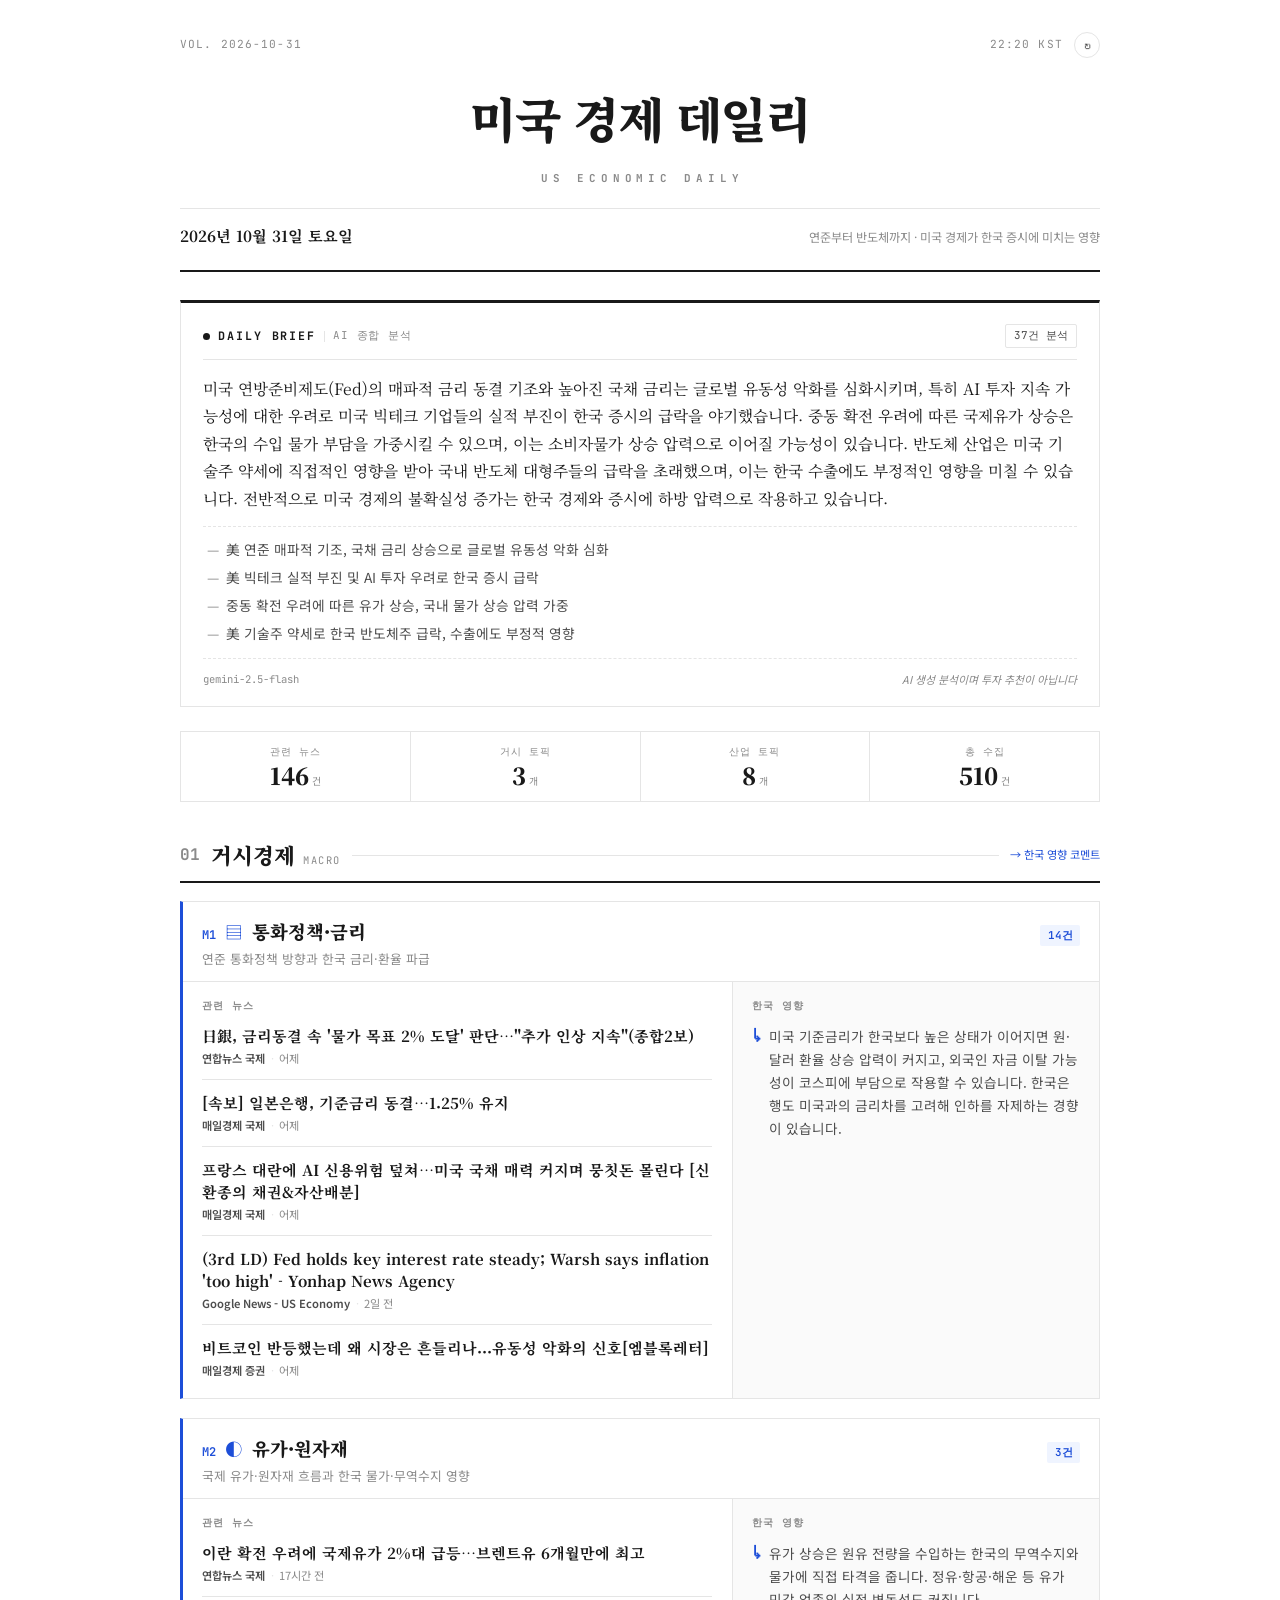
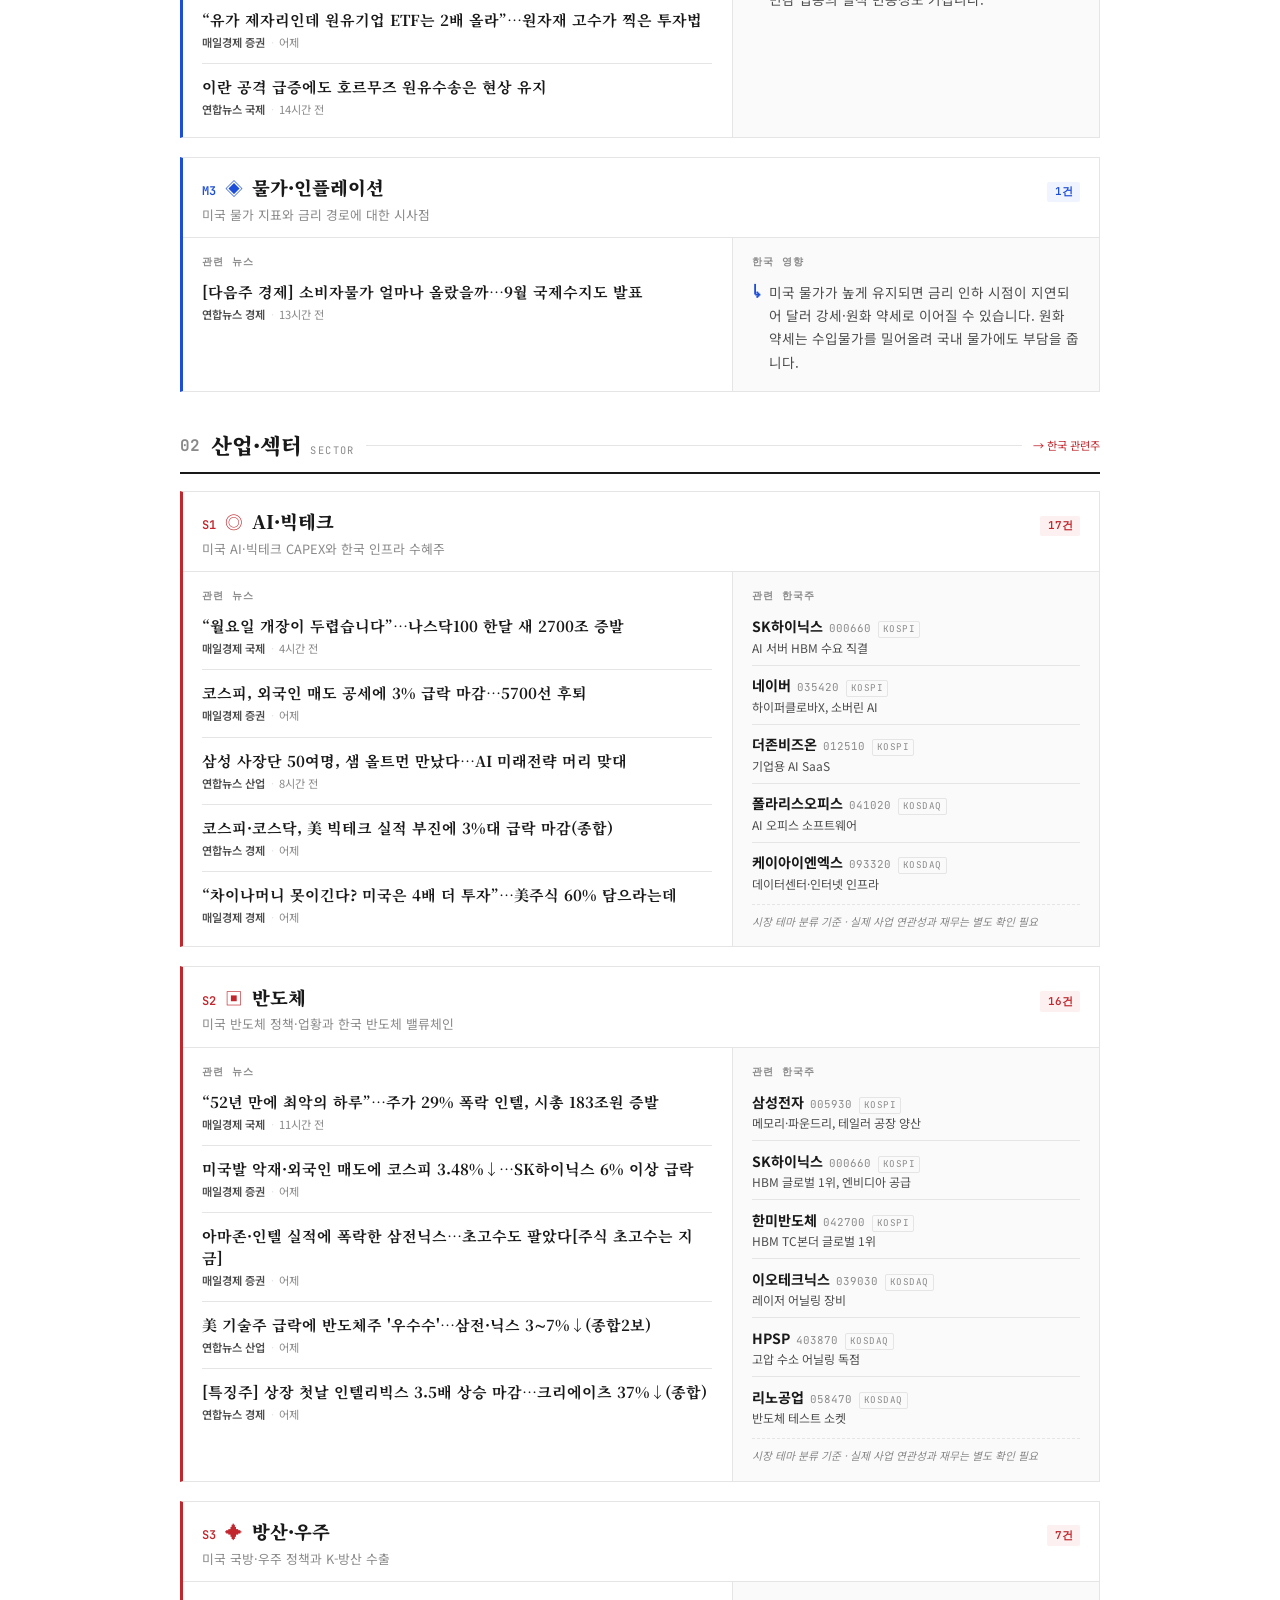
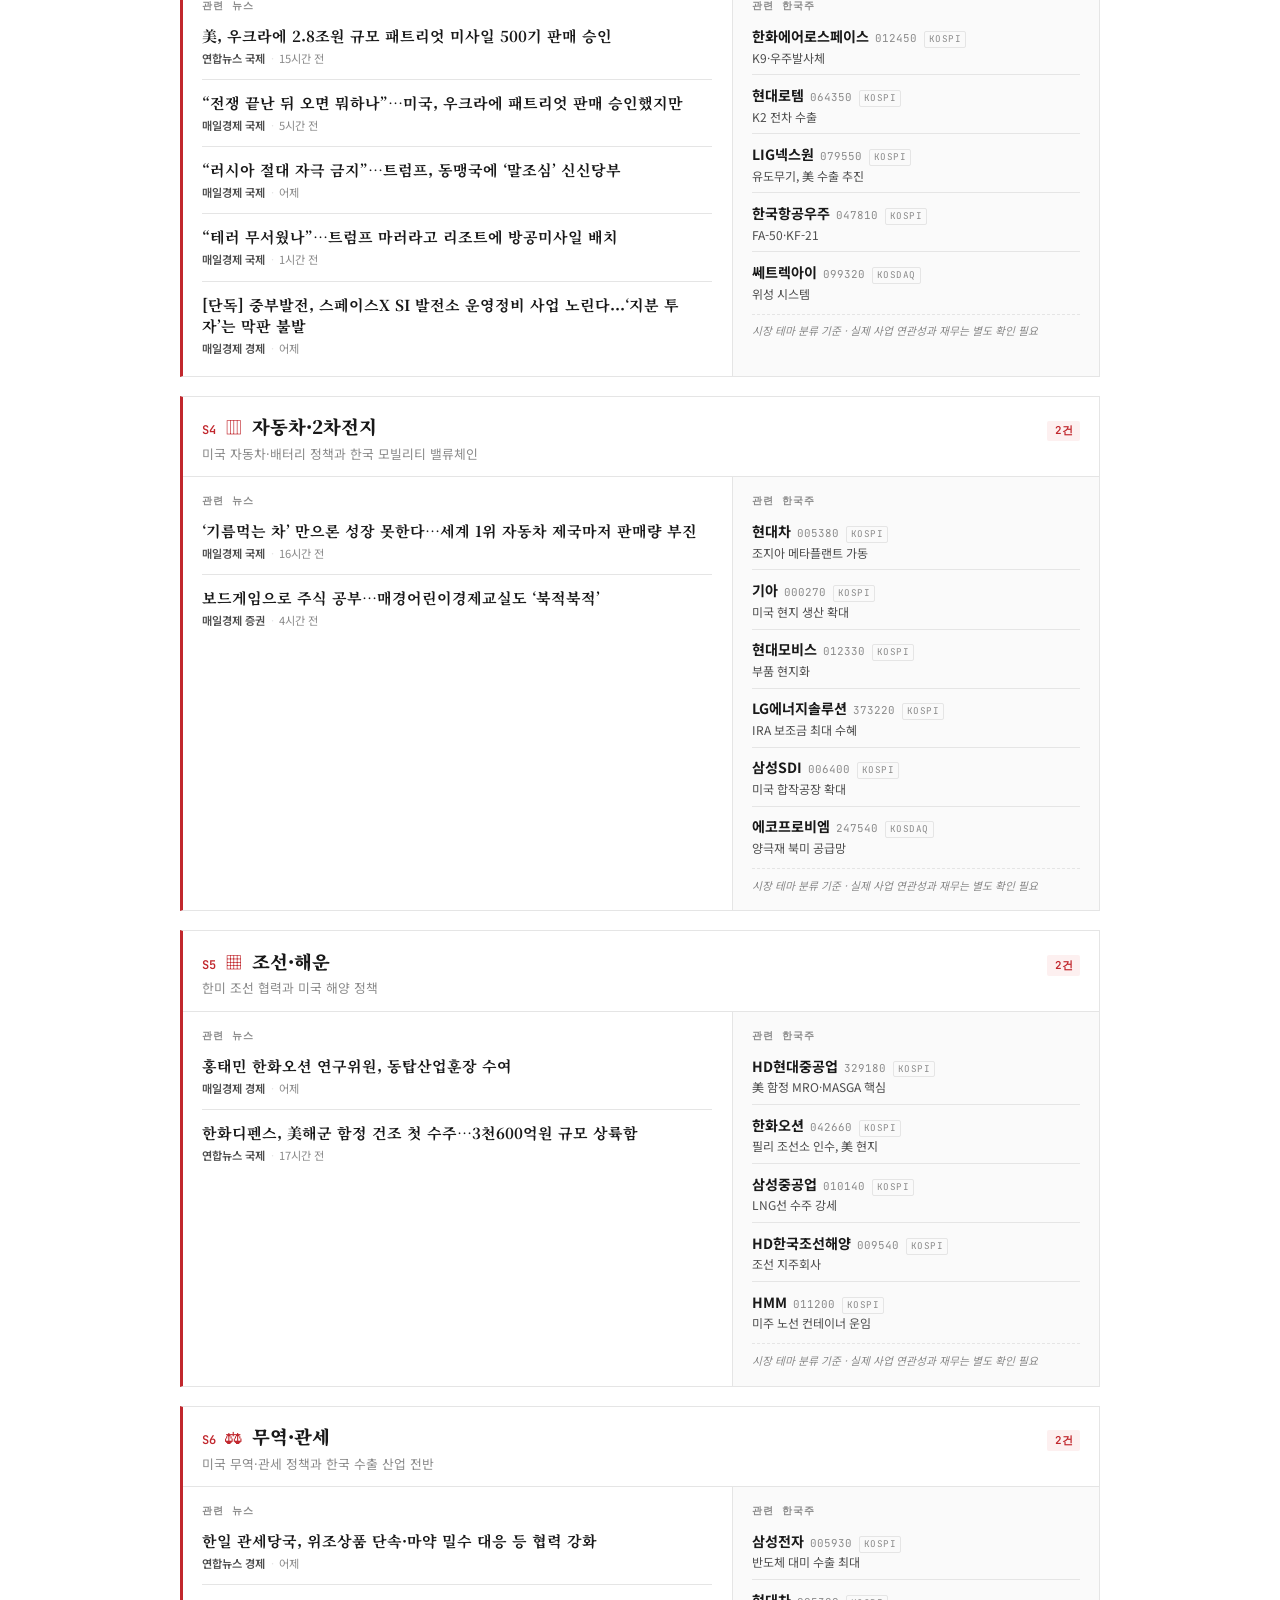
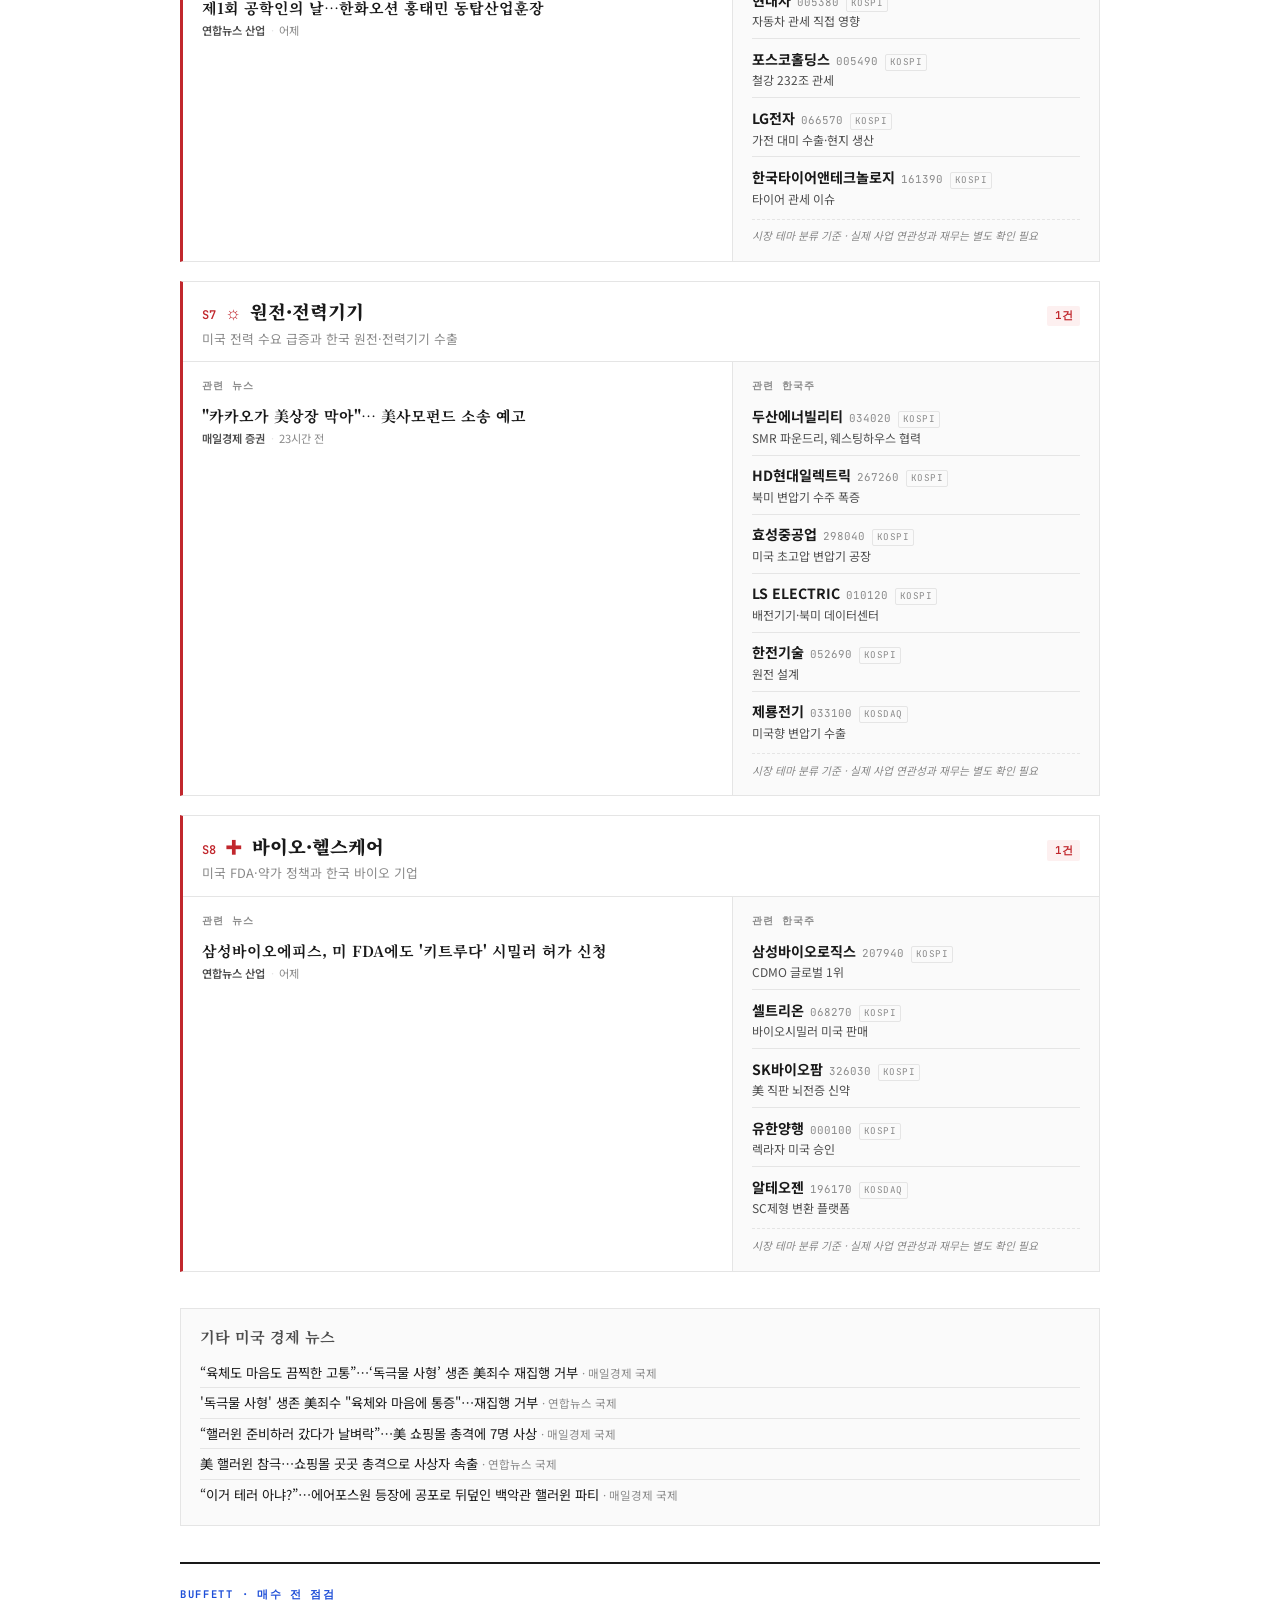
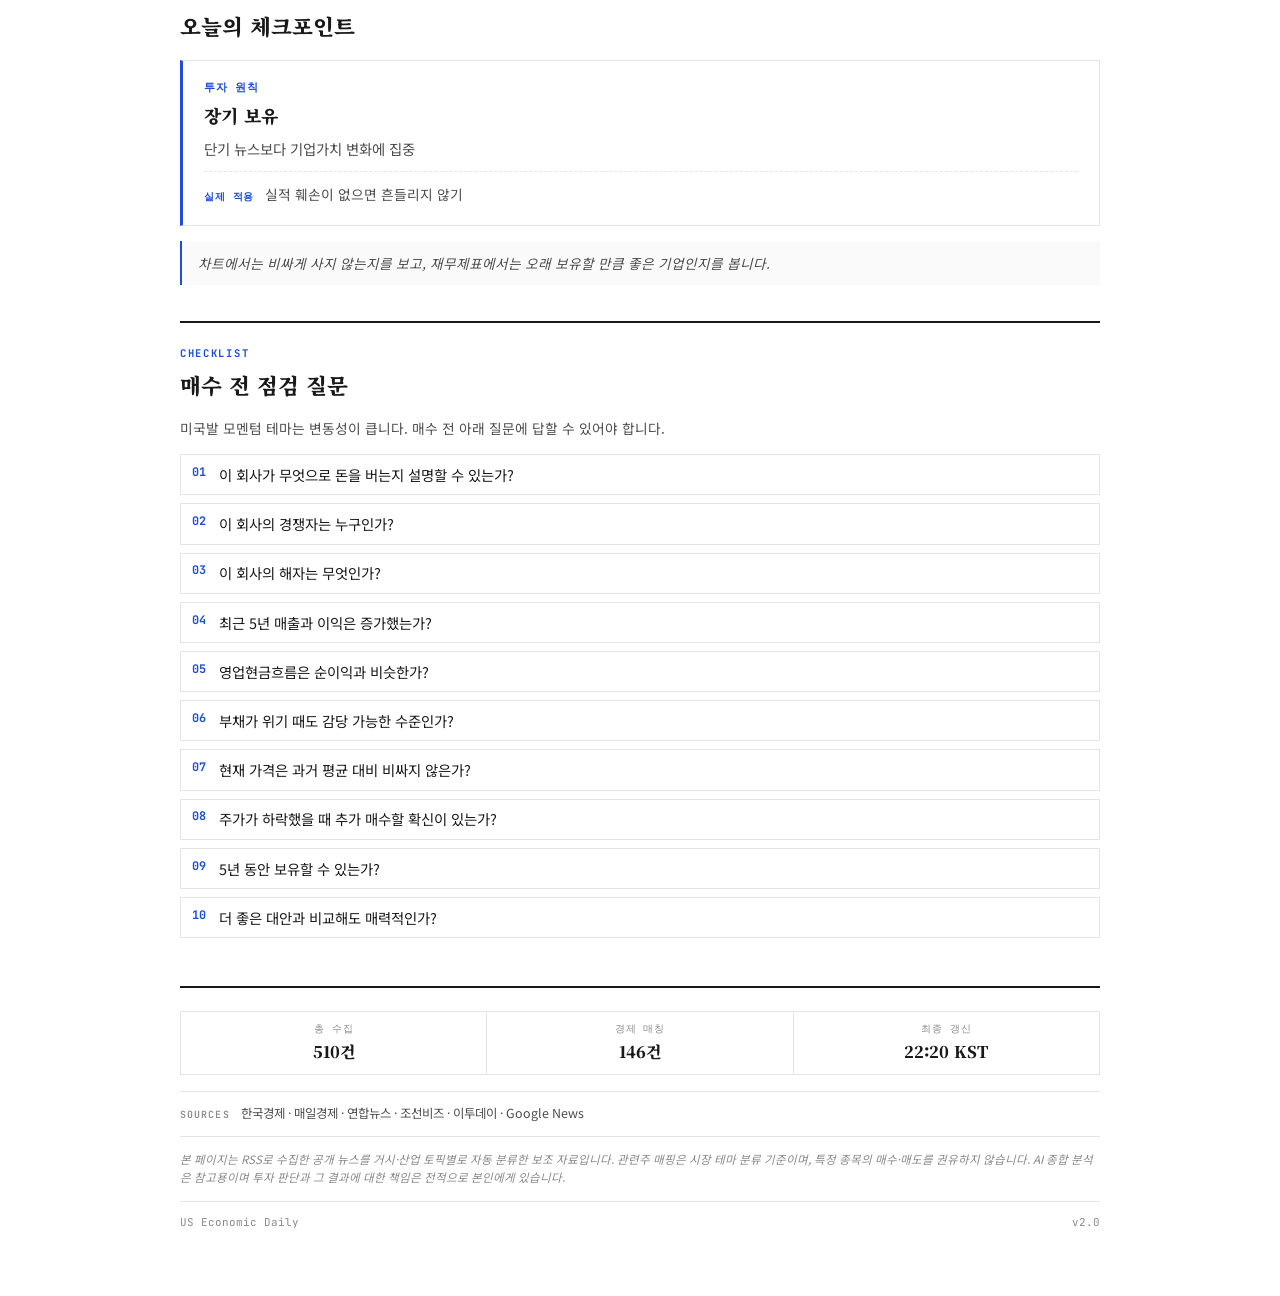
==== commit fc067ca4: "deploy: scheduled build e8bfdeddaea6236692393511e2d0f321a8fe3e79" ====
--- a/index.html
+++ b/index.html
@@ -4,7 +4,7 @@
     <meta charset="UTF-8">
     <meta name="viewport" content="width=device-width, initial-scale=1.0, maximum-scale=5.0">
     <meta name="description" content="미국 거시경제와 산업 동향이 한국 증시에 미치는 영향을 자동으로 추적하는 도구">
-    <title>미국 경제 데일리 · 2026년 10월 25일 일요일</title>
+    <title>미국 경제 데일리 · 2026년 10월 31일 토요일</title>
     <link rel="preconnect" href="https://fonts.googleapis.com">
     <link rel="preconnect" href="https://fonts.gstatic.com" crossorigin>
     <link href="https://fonts.googleapis.com/css2?family=Noto+Serif+KR:wght@400;700;900&family=Noto+Sans+KR:wght@300;400;500;700&family=JetBrains+Mono:wght@400;600&display=swap" rel="stylesheet">
@@ -16,9 +16,9 @@
     <!-- 마스트헤드 -->
     <header class="masthead">
         <div class="masthead-top">
-            <span class="edition-no">VOL. 2026-10-25</span>
+            <span class="edition-no">VOL. 2026-10-31</span>
             <div class="meta-right">
-                <span class="time-label">07:54 KST</span>
+                <span class="time-label">22:20 KST</span>
                 <button class="refresh-btn" onclick="window.location.reload()" title="새로고침">↻</button>
             </div>
         </div>
@@ -27,7 +27,7 @@
             <span class="title-en">US ECONOMIC DAILY</span>
         </h1>
         <div class="masthead-bottom">
-            <div class="date-line">2026년 10월 25일 일요일</div>
+            <div class="date-line">2026년 10월 31일 토요일</div>
             <div class="tagline">연준부터 반도체까지 · 미국 경제가 한국 증시에 미치는 영향</div>
         </div>
     </header>
@@ -42,20 +42,20 @@
                 <span class="brief-divider"></span>
                 <span class="brief-subtitle">AI 종합 분석</span>
             </div>
-            <div class="brief-meta">40건 분석</div>
+            <div class="brief-meta">37건 분석</div>
         </div>
         <div class="brief-body">
-            <p class="brief-summary">미국 중간선거를 앞두고 중동 확전 우려와 유가 급등이 뉴욕증시 하락을 야기하며 글로벌 위험회피 심리를 자극했습니다. AI 투자 회의론 확산으로 기술주 중심의 미국 증시 하락은 한국 반도체주 약세로 이어져 코스피·코스닥에 부담을 주었습니다. 다만, &#39;반도체 달러&#39; 유입과 수출기업 달러 매도세는 원화 강세 압력으로 작용하며 원화값 저평가 해소 기대감을 높였습니다. 미국 연준의 금리 동결 가능성에도 12월 추가 인상 전망은 여전하며, 이는 한국은행의 매파적 기조 유지에 영향을 미칠 것으로 보입니다. 트럼프 행정부의 통상 정책 변화 가능성과 관세 이슈는 한국 수출 기업에 잠재적 변동성을 제공할 수 있습니다.</p>
+            <p class="brief-summary">미국 연방준비제도(Fed)의 매파적 금리 동결 기조와 높아진 국채 금리는 글로벌 유동성 악화를 심화시키며, 특히 AI 투자 지속 가능성에 대한 우려로 미국 빅테크 기업들의 실적 부진이 한국 증시의 급락을 야기했습니다. 중동 확전 우려에 따른 국제유가 상승은 한국의 수입 물가 부담을 가중시킬 수 있으며, 이는 소비자물가 상승 압력으로 이어질 가능성이 있습니다. 반도체 산업은 미국 기술주 약세에 직접적인 영향을 받아 국내 반도체 대형주들의 급락을 초래했으며, 이는 한국 수출에도 부정적인 영향을 미칠 수 있습니다. 전반적으로 미국 경제의 불확실성 증가는 한국 경제와 증시에 하방 압력으로 작용하고 있습니다.</p>
             
             <ul class="brief-points">
                 
-                <li>중동 확전 우려 및 유가 급등, 글로벌 위험회피 심리 자극</li>
+                <li>美 연준 매파적 기조, 국채 금리 상승으로 글로벌 유동성 악화 심화</li>
                 
-                <li>AI 투자 회의론 확산, 미 기술주 하락 및 韓 반도체주 약세</li>
+                <li>美 빅테크 실적 부진 및 AI 투자 우려로 한국 증시 급락</li>
                 
-                <li>반도체 달러 유입 및 수출 달러 매도, 원화 강세 압력 지속</li>
+                <li>중동 확전 우려에 따른 유가 상승, 국내 물가 상승 압력 가중</li>
                 
-                <li>미 연준 금리 동결 전망 속 12월 추가 인상 가능성 상존</li>
+                <li>美 기술주 약세로 한국 반도체주 급락, 수출에도 부정적 영향</li>
                 
             </ul>
             
@@ -73,19 +73,19 @@
     <section class="summary-strip">
         <div class="summary-item">
             <div class="summary-label">관련 뉴스</div>
-            <div class="summary-value">135<span class="unit">건</span></div>
+            <div class="summary-value">146<span class="unit">건</span></div>
         </div>
         <div class="summary-item">
             <div class="summary-label">거시 토픽</div>
-            <div class="summary-value">4<span class="unit">개</span></div>
+            <div class="summary-value">3<span class="unit">개</span></div>
         </div>
         <div class="summary-item">
             <div class="summary-label">산업 토픽</div>
-            <div class="summary-value">7<span class="unit">개</span></div>
+            <div class="summary-value">8<span class="unit">개</span></div>
         </div>
         <div class="summary-item">
             <div class="summary-label">총 수집</div>
-            <div class="summary-value">526<span class="unit">건</span></div>
+            <div class="summary-value">510<span class="unit">건</span></div>
         </div>
     </section>
 
@@ -104,9 +104,96 @@
                 <header class="block-header">
                     <div class="block-title-row">
                         <span class="block-num">M1</span>
+                        <span class="block-icon">▤</span>
+                        <h3 class="block-title">통화정책·금리</h3>
+                        <span class="block-count">14건</span>
+                    </div>
+                    <p class="block-desc">연준 통화정책 방향과 한국 금리·환율 파급</p>
+                </header>
+                <div class="block-body">
+                    <div class="news-column">
+                        <div class="column-label">관련 뉴스</div>
+                        <ul class="news-list">
+                            
+                            <li class="news-item">
+                                <a href="https://www.yna.co.kr/view/AKR20261030092452073" target="_blank" rel="noopener">
+                                    <span class="news-title">日銀, 금리동결 속 &#39;물가 목표 2% 도달&#39; 판단…&#34;추가 인상 지속&#34;(종합2보)</span>
+                                </a>
+                                <div class="news-meta">
+                                    <span class="news-source">연합뉴스 국제</span>
+                                    <span class="news-dot">·</span>
+                                    <span class="news-time">어제</span>
+                                </div>
+                                
+                            </li>
+                            
+                            <li class="news-item">
+                                <a href="https://www.mk.co.kr/news/world/12191414" target="_blank" rel="noopener">
+                                    <span class="news-title">[속보] 일본은행, 기준금리 동결…1.25% 유지</span>
+                                </a>
+                                <div class="news-meta">
+                                    <span class="news-source">매일경제 국제</span>
+                                    <span class="news-dot">·</span>
+                                    <span class="news-time">어제</span>
+                                </div>
+                                
+                            </li>
+                            
+                            <li class="news-item">
+                                <a href="https://www.mk.co.kr/news/economy/12191831" target="_blank" rel="noopener">
+                                    <span class="news-title">프랑스 대란에 AI 신용위험 덮쳐…미국 국채 매력 커지며 뭉칫돈 몰린다 [신환종의 채권&amp;자산배분]</span>
+                                </a>
+                                <div class="news-meta">
+                                    <span class="news-source">매일경제 국제</span>
+                                    <span class="news-dot">·</span>
+                                    <span class="news-time">어제</span>
+                                </div>
+                                
+                            </li>
+                            
+                            <li class="news-item">
+                                <a href="https://news.google.com/rss/articles/CBMiWkFVX3lxTFBTT1RaMFNsRHJsYThMZjhXWV9pemxNNmF1S21Ddl9EcFByZGhoTUFSNERlMTl2YVdYSWdhcUEtSjR2SkVPcVRXSmxIZVhucmJ6X3E4SzNhR3BHUQ?oc=5" target="_blank" rel="noopener">
+                                    <span class="news-title">(3rd LD) Fed holds key interest rate steady; Warsh says inflation &#39;too high&#39; - Yonhap News Agency</span>
+                                </a>
+                                <div class="news-meta">
+                                    <span class="news-source">Google News - US Economy</span>
+                                    <span class="news-dot">·</span>
+                                    <span class="news-time">2일 전</span>
+                                </div>
+                                
+                            </li>
+                            
+                            <li class="news-item">
+                                <a href="https://www.mk.co.kr/news/stock/12191756" target="_blank" rel="noopener">
+                                    <span class="news-title">비트코인 반등했는데 왜 시장은 흔들리나...유동성 악화의 신호[엠블록레터]</span>
+                                </a>
+                                <div class="news-meta">
+                                    <span class="news-source">매일경제 증권</span>
+                                    <span class="news-dot">·</span>
+                                    <span class="news-time">어제</span>
+                                </div>
+                                
+                            </li>
+                            
+                        </ul>
+                    </div>
+                    <aside class="comment-column">
+                        <div class="column-label">한국 영향</div>
+                        <div class="kr-comment">
+                            <span class="comment-mark">↳</span>
+                            <p>미국 기준금리가 한국보다 높은 상태가 이어지면 원·달러 환율 상승 압력이 커지고, 외국인 자금 이탈 가능성이 코스피에 부담으로 작용할 수 있습니다. 한국은행도 미국과의 금리차를 고려해 인하를 자제하는 경향이 있습니다.</p>
+                        </div>
+                    </aside>
+                </div>
+            </article>
+            
+            <article class="topic-block macro-block" id="macro-2">
+                <header class="block-header">
+                    <div class="block-title-row">
+                        <span class="block-num">M2</span>
                         <span class="block-icon">◐</span>
                         <h3 class="block-title">유가·원자재</h3>
-                        <span class="block-count">12건</span>
+                        <span class="block-count">3건</span>
                     </div>
                     <p class="block-desc">국제 유가·원자재 흐름과 한국 물가·무역수지 영향</p>
                 </header>
@@ -116,61 +203,37 @@
                         <ul class="news-list">
                             
                             <li class="news-item">
-                                <a href="https://www.yna.co.kr/view/AKR20261024002651072" target="_blank" rel="noopener">
-                                    <span class="news-title">중동 확전 우려에 브렌트유 116달러대…6개월 만에 최고치(종합)</span>
+                                <a href="https://www.yna.co.kr/view/AKR20261031005200072" target="_blank" rel="noopener">
+                                    <span class="news-title">이란 확전 우려에 국제유가 2%대 급등…브렌트유 6개월만에 최고</span>
                                 </a>
                                 <div class="news-meta">
                                     <span class="news-source">연합뉴스 국제</span>
                                     <span class="news-dot">·</span>
-                                    <span class="news-time">어제</span>
-                                </div>
-                                
-                            </li>
-                            
-                            <li class="news-item">
-                                <a href="https://www.mk.co.kr/news/world/12184868" target="_blank" rel="noopener">
-                                    <span class="news-title">“전기차 많이 탄게 천만다행이었어”…유가 폭등에 유럽 6개국 3조원 절감</span>
-                                </a>
-                                <div class="news-meta">
-                                    <span class="news-source">매일경제 국제</span>
-                                    <span class="news-dot">·</span>
-                                    <span class="news-time">12시간 전</span>
-                                </div>
-                                
-                            </li>
-                            
-                            <li class="news-item">
-                                <a href="https://www.yna.co.kr/view/AKR20261024005251072" target="_blank" rel="noopener">
-                                    <span class="news-title">뉴욕증시, 중동확전 우려·유가 급등에 하락…다우 1.2%↓(종합)</span>
+                                    <span class="news-time">17시간 전</span>
+                                </div>
+                                
+                            </li>
+                            
+                            <li class="news-item">
+                                <a href="https://www.mk.co.kr/news/stock/12191200" target="_blank" rel="noopener">
+                                    <span class="news-title">“유가 제자리인데 원유기업 ETF는 2배 올라”…원자재 고수가 찍은 투자법</span>
+                                </a>
+                                <div class="news-meta">
+                                    <span class="news-source">매일경제 증권</span>
+                                    <span class="news-dot">·</span>
+                                    <span class="news-time">어제</span>
+                                </div>
+                                
+                            </li>
+                            
+                            <li class="news-item">
+                                <a href="https://www.yna.co.kr/view/AKR20261031014300009" target="_blank" rel="noopener">
+                                    <span class="news-title">이란 공격 급증에도 호르무즈 원유수송은 현상 유지</span>
                                 </a>
                                 <div class="news-meta">
                                     <span class="news-source">연합뉴스 국제</span>
                                     <span class="news-dot">·</span>
-                                    <span class="news-time">어제</span>
-                                </div>
-                                
-                            </li>
-                            
-                            <li class="news-item">
-                                <a href="https://www.mk.co.kr/news/economy/12184774" target="_blank" rel="noopener">
-                                    <span class="news-title">“원화값은 여전히 저평가입니다”…‘반도체 달러’에 1200원대 진입하나</span>
-                                </a>
-                                <div class="news-meta">
-                                    <span class="news-source">매일경제 경제</span>
-                                    <span class="news-dot">·</span>
-                                    <span class="news-time">19시간 전</span>
-                                </div>
-                                
-                            </li>
-                            
-                            <li class="news-item">
-                                <a href="https://www.yna.co.kr/view/AKR20261024002600072" target="_blank" rel="noopener">
-                                    <span class="news-title">중동 확전 우려에 브렌트유 117달러 돌파…4월 이후 처음</span>
-                                </a>
-                                <div class="news-meta">
-                                    <span class="news-source">연합뉴스 국제</span>
-                                    <span class="news-dot">·</span>
-                                    <span class="news-time">어제</span>
+                                    <span class="news-time">14시간 전</span>
                                 </div>
                                 
                             </li>
@@ -187,93 +250,6 @@
                 </div>
             </article>
             
-            <article class="topic-block macro-block" id="macro-2">
-                <header class="block-header">
-                    <div class="block-title-row">
-                        <span class="block-num">M2</span>
-                        <span class="block-icon">▤</span>
-                        <h3 class="block-title">통화정책·금리</h3>
-                        <span class="block-count">5건</span>
-                    </div>
-                    <p class="block-desc">연준 통화정책 방향과 한국 금리·환율 파급</p>
-                </header>
-                <div class="block-body">
-                    <div class="news-column">
-                        <div class="column-label">관련 뉴스</div>
-                        <ul class="news-list">
-                            
-                            <li class="news-item">
-                                <a href="https://www.mk.co.kr/news/economy/12184526" target="_blank" rel="noopener">
-                                    <span class="news-title">3회 연속 금리 인상에 부담느낀 신 총재…‘매파본색’은 계속된다 [BOK WATCHER]</span>
-                                </a>
-                                <div class="news-meta">
-                                    <span class="news-source">매일경제 경제</span>
-                                    <span class="news-dot">·</span>
-                                    <span class="news-time">어제</span>
-                                </div>
-                                
-                            </li>
-                            
-                            <li class="news-item">
-                                <a href="https://www.mk.co.kr/news/economy/12183249" target="_blank" rel="noopener">
-                                    <span class="news-title">3회 연속 금리 인상에 부담느낀 신 총재 ... ‘매파본색’은 계속된다</span>
-                                </a>
-                                <div class="news-meta">
-                                    <span class="news-source">매일경제 경제</span>
-                                    <span class="news-dot">·</span>
-                                    <span class="news-time">2일 전</span>
-                                </div>
-                                
-                            </li>
-                            
-                            <li class="news-item">
-                                <a href="https://www.yna.co.kr/view/AKR20261025000400072" target="_blank" rel="noopener">
-                                    <span class="news-title">美연준, 내주 금리 동결할까…시장은 &#39;12월 추가 인상&#39; 전망</span>
-                                </a>
-                                <div class="news-meta">
-                                    <span class="news-source">연합뉴스 국제</span>
-                                    <span class="news-dot">·</span>
-                                    <span class="news-time">7시간 전</span>
-                                </div>
-                                
-                            </li>
-                            
-                            <li class="news-item">
-                                <a href="https://www.yna.co.kr/view/AKR20261025004600009" target="_blank" rel="noopener">
-                                    <span class="news-title">[뉴욕증시-주간전망] 운명의 한 주…FOMC·물가·AI 실적 &#39;3중 시험대&#39;</span>
-                                </a>
-                                <div class="news-meta">
-                                    <span class="news-source">연합뉴스 국제</span>
-                                    <span class="news-dot">·</span>
-                                    <span class="news-time">54분 전</span>
-                                </div>
-                                
-                            </li>
-                            
-                            <li class="news-item">
-                                <a href="https://www.mk.co.kr/news/economy/12184218" target="_blank" rel="noopener">
-                                    <span class="news-title">한은 총재 “7~8월 금리 인상으로 운신 폭 얻어…물가는 높게 유지”</span>
-                                </a>
-                                <div class="news-meta">
-                                    <span class="news-source">매일경제 경제</span>
-                                    <span class="news-dot">·</span>
-                                    <span class="news-time">어제</span>
-                                </div>
-                                
-                            </li>
-                            
-                        </ul>
-                    </div>
-                    <aside class="comment-column">
-                        <div class="column-label">한국 영향</div>
-                        <div class="kr-comment">
-                            <span class="comment-mark">↳</span>
-                            <p>미국 기준금리가 한국보다 높은 상태가 이어지면 원·달러 환율 상승 압력이 커지고, 외국인 자금 이탈 가능성이 코스피에 부담으로 작용할 수 있습니다. 한국은행도 미국과의 금리차를 고려해 인하를 자제하는 경향이 있습니다.</p>
-                        </div>
-                    </aside>
-                </div>
-            </article>
-            
             <article class="topic-block macro-block" id="macro-3">
                 <header class="block-header">
                     <div class="block-title-row">
@@ -290,13 +266,13 @@
                         <ul class="news-list">
                             
                             <li class="news-item">
-                                <a href="https://www.yna.co.kr/view/AKR20261023051551073" target="_blank" rel="noopener">
-                                    <span class="news-title">日, 10월 금리 동결할 듯…9월 소비자물가, 2.1% 상승(종합)</span>
+                                <a href="https://www.yna.co.kr/view/AKR20261031012200002" target="_blank" rel="noopener">
+                                    <span class="news-title">[다음주 경제] 소비자물가 얼마나 올랐을까…9월 국제수지도 발표</span>
                                 </a>
                                 <div class="news-meta">
                                     <span class="news-source">연합뉴스 경제</span>
                                     <span class="news-dot">·</span>
-                                    <span class="news-time">어제</span>
+                                    <span class="news-time">13시간 전</span>
                                 </div>
                                 
                             </li>
@@ -308,45 +284,6 @@
                         <div class="kr-comment">
                             <span class="comment-mark">↳</span>
                             <p>미국 물가가 높게 유지되면 금리 인하 시점이 지연되어 달러 강세·원화 약세로 이어질 수 있습니다. 원화 약세는 수입물가를 밀어올려 국내 물가에도 부담을 줍니다.</p>
-                        </div>
-                    </aside>
-                </div>
-            </article>
-            
-            <article class="topic-block macro-block" id="macro-4">
-                <header class="block-header">
-                    <div class="block-title-row">
-                        <span class="block-num">M4</span>
-                        <span class="block-icon">◑</span>
-                        <h3 class="block-title">달러·환율</h3>
-                        <span class="block-count">1건</span>
-                    </div>
-                    <p class="block-desc">달러 흐름과 원화 가치·외국인 수급 영향</p>
-                </header>
-                <div class="block-body">
-                    <div class="news-column">
-                        <div class="column-label">관련 뉴스</div>
-                        <ul class="news-list">
-                            
-                            <li class="news-item">
-                                <a href="https://www.mk.co.kr/news/stock/12184242" target="_blank" rel="noopener">
-                                    <span class="news-title">“미국 주식으로 벌긴 벌었는데”…환율에 수익 깎인 서학개미</span>
-                                </a>
-                                <div class="news-meta">
-                                    <span class="news-source">매일경제 경제</span>
-                                    <span class="news-dot">·</span>
-                                    <span class="news-time">어제</span>
-                                </div>
-                                
-                            </li>
-                            
-                        </ul>
-                    </div>
-                    <aside class="comment-column">
-                        <div class="column-label">한국 영향</div>
-                        <div class="kr-comment">
-                            <span class="comment-mark">↳</span>
-                            <p>달러 강세는 원화 약세로 이어져 외국인 자금 이탈을 자극할 수 있습니다. 다만 원화 약세는 수출 기업의 가격 경쟁력에는 유리하게 작용하는 양면성이 있습니다.</p>
                         </div>
                     </aside>
                 </div>
@@ -373,7 +310,7 @@
                         <span class="block-num">S1</span>
                         <span class="block-icon">◎</span>
                         <h3 class="block-title">AI·빅테크</h3>
-                        <span class="block-count">19건</span>
+                        <span class="block-count">17건</span>
                     </div>
                     <p class="block-desc">미국 AI·빅테크 CAPEX와 한국 인프라 수혜주</p>
                 </header>
@@ -383,8 +320,20 @@
                         <ul class="news-list">
                             
                             <li class="news-item">
-                                <a href="https://www.mk.co.kr/news/stock/12184464" target="_blank" rel="noopener">
-                                    <span class="news-title">메타는 ‘돈 버는 AI’, 테슬라는 ‘아직 돈 쓰는 로봇’ [플러스 관심종목]</span>
+                                <a href="https://www.mk.co.kr/news/stock/12192467" target="_blank" rel="noopener">
+                                    <span class="news-title">“월요일 개장이 두렵습니다”…나스닥100 한달 새 2700조 증발</span>
+                                </a>
+                                <div class="news-meta">
+                                    <span class="news-source">매일경제 국제</span>
+                                    <span class="news-dot">·</span>
+                                    <span class="news-time">4시간 전</span>
+                                </div>
+                                
+                            </li>
+                            
+                            <li class="news-item">
+                                <a href="https://www.mk.co.kr/news/stock/12191609" target="_blank" rel="noopener">
+                                    <span class="news-title">코스피, 외국인 매도 공세에 3% 급락 마감…5700선 후퇴</span>
                                 </a>
                                 <div class="news-meta">
                                     <span class="news-source">매일경제 증권</span>
@@ -395,49 +344,37 @@
                             </li>
                             
                             <li class="news-item">
-                                <a href="https://www.yna.co.kr/view/AKR20261024032800073" target="_blank" rel="noopener">
-                                    <span class="news-title">&#34;AI 효율화에&#34;…日기업 22%, 3년 뒤 채용 축소 검토</span>
-                                </a>
-                                <div class="news-meta">
-                                    <span class="news-source">연합뉴스 국제</span>
-                                    <span class="news-dot">·</span>
-                                    <span class="news-time">17시간 전</span>
-                                </div>
-                                
-                            </li>
-                            
-                            <li class="news-item">
-                                <a href="https://www.mk.co.kr/news/stock/12183857" target="_blank" rel="noopener">
-                                    <span class="news-title">[MK시그널] 에로 코퍼 매도신호 포착, 수익률 19% 달성</span>
-                                </a>
-                                <div class="news-meta">
-                                    <span class="news-source">매일경제 증권</span>
-                                    <span class="news-dot">·</span>
-                                    <span class="news-time">어제</span>
-                                </div>
-                                
-                            </li>
-                            
-                            <li class="news-item">
-                                <a href="https://www.mk.co.kr/news/economy/12183693" target="_blank" rel="noopener">
-                                    <span class="news-title">AI 쇼크에 너도나도 국채로...나스닥 2.6% 급락 [월가월부]</span>
-                                </a>
-                                <div class="news-meta">
-                                    <span class="news-source">매일경제 국제</span>
-                                    <span class="news-dot">·</span>
-                                    <span class="news-time">2일 전</span>
-                                </div>
-                                
-                            </li>
-                            
-                            <li class="news-item">
-                                <a href="https://www.yna.co.kr/view/AKR20261024020300073" target="_blank" rel="noopener">
-                                    <span class="news-title">日, &#39;GDP 3.5%&#39; 美요구에 인프라·AI예산까지 방위비 산입 검토</span>
-                                </a>
-                                <div class="news-meta">
-                                    <span class="news-source">연합뉴스 국제</span>
-                                    <span class="news-dot">·</span>
-                                    <span class="news-time">21시간 전</span>
+                                <a href="https://www.yna.co.kr/view/AKR20261031030700003" target="_blank" rel="noopener">
+                                    <span class="news-title">삼성 사장단 50여명, 샘 올트먼 만났다…AI 미래전략 머리 맞대</span>
+                                </a>
+                                <div class="news-meta">
+                                    <span class="news-source">연합뉴스 산업</span>
+                                    <span class="news-dot">·</span>
+                                    <span class="news-time">8시간 전</span>
+                                </div>
+                                
+                            </li>
+                            
+                            <li class="news-item">
+                                <a href="https://www.yna.co.kr/view/AKR20261030131551008" target="_blank" rel="noopener">
+                                    <span class="news-title">코스피·코스닥, 美 빅테크 실적 부진에 3%대 급락 마감(종합)</span>
+                                </a>
+                                <div class="news-meta">
+                                    <span class="news-source">연합뉴스 경제</span>
+                                    <span class="news-dot">·</span>
+                                    <span class="news-time">어제</span>
+                                </div>
+                                
+                            </li>
+                            
+                            <li class="news-item">
+                                <a href="https://www.mk.co.kr/news/economy/12191119" target="_blank" rel="noopener">
+                                    <span class="news-title">“차이나머니 못이긴다? 미국은 4배 더 투자”…美주식 60% 담으라는데</span>
+                                </a>
+                                <div class="news-meta">
+                                    <span class="news-source">매일경제 경제</span>
+                                    <span class="news-dot">·</span>
+                                    <span class="news-time">어제</span>
                                 </div>
                                 
                             </li>
@@ -507,7 +444,7 @@
                         <span class="block-num">S2</span>
                         <span class="block-icon">▣</span>
                         <h3 class="block-title">반도체</h3>
-                        <span class="block-count">12건</span>
+                        <span class="block-count">16건</span>
                     </div>
                     <p class="block-desc">미국 반도체 정책·업황과 한국 반도체 밸류체인</p>
                 </header>
@@ -517,20 +454,20 @@
                         <ul class="news-list">
                             
                             <li class="news-item">
-                                <a href="https://www.mk.co.kr/news/world/12183849" target="_blank" rel="noopener">
-                                    <span class="news-title">실적 아무리 좋아도 시장 눈높이 못따라가면…반도체 매도 ‘촉발’</span>
+                                <a href="https://www.mk.co.kr/news/stock/12192398" target="_blank" rel="noopener">
+                                    <span class="news-title">“52년 만에 최악의 하루”…주가 29% 폭락 인텔, 시총 183조원 증발</span>
                                 </a>
                                 <div class="news-meta">
                                     <span class="news-source">매일경제 국제</span>
                                     <span class="news-dot">·</span>
-                                    <span class="news-time">어제</span>
-                                </div>
-                                
-                            </li>
-                            
-                            <li class="news-item">
-                                <a href="https://www.mk.co.kr/news/stock/12183814" target="_blank" rel="noopener">
-                                    <span class="news-title">“뉴욕발 AI 충격 또 덮쳤다”…코스피·코스닥 장 초반 3%대 하락</span>
+                                    <span class="news-time">11시간 전</span>
+                                </div>
+                                
+                            </li>
+                            
+                            <li class="news-item">
+                                <a href="https://www.mk.co.kr/news/stock/12191598" target="_blank" rel="noopener">
+                                    <span class="news-title">미국발 악재·외국인 매도에 코스피 3.48%↓…SK하이닉스 6% 이상 급락</span>
                                 </a>
                                 <div class="news-meta">
                                     <span class="news-source">매일경제 증권</span>
@@ -541,35 +478,35 @@
                             </li>
                             
                             <li class="news-item">
-                                <a href="https://www.yna.co.kr/view/AKR20261023030452008" target="_blank" rel="noopener">
-                                    <span class="news-title">증권가 &#34;솔리다임 상장검토 중단, 반도체 투심 회복 기여할 듯&#34;(종합2보)</span>
+                                <a href="https://www.mk.co.kr/news/stock/12191324" target="_blank" rel="noopener">
+                                    <span class="news-title">아마존·인텔 실적에 폭락한 삼전닉스…초고수도 팔았다[주식 초고수는 지금]</span>
+                                </a>
+                                <div class="news-meta">
+                                    <span class="news-source">매일경제 증권</span>
+                                    <span class="news-dot">·</span>
+                                    <span class="news-time">어제</span>
+                                </div>
+                                
+                            </li>
+                            
+                            <li class="news-item">
+                                <a href="https://www.yna.co.kr/view/AKR20261030040652008" target="_blank" rel="noopener">
+                                    <span class="news-title">美 기술주 급락에 반도체주 &#39;우수수&#39;…삼전·닉스 3∼7%↓(종합2보)</span>
+                                </a>
+                                <div class="news-meta">
+                                    <span class="news-source">연합뉴스 산업</span>
+                                    <span class="news-dot">·</span>
+                                    <span class="news-time">어제</span>
+                                </div>
+                                
+                            </li>
+                            
+                            <li class="news-item">
+                                <a href="https://www.yna.co.kr/view/AKR20261030049551008" target="_blank" rel="noopener">
+                                    <span class="news-title">[특징주] 상장 첫날 인텔리빅스 3.5배 상승 마감…크리에이츠 37%↓(종합)</span>
                                 </a>
                                 <div class="news-meta">
                                     <span class="news-source">연합뉴스 경제</span>
-                                    <span class="news-dot">·</span>
-                                    <span class="news-time">어제</span>
-                                </div>
-                                
-                            </li>
-                            
-                            <li class="news-item">
-                                <a href="https://www.yna.co.kr/view/AKR20261023123800002" target="_blank" rel="noopener">
-                                    <span class="news-title">호남·TK 등 종합보세구역 추진…반도체·로봇·AI 규제혁신</span>
-                                </a>
-                                <div class="news-meta">
-                                    <span class="news-source">연합뉴스 경제</span>
-                                    <span class="news-dot">·</span>
-                                    <span class="news-time">어제</span>
-                                </div>
-                                
-                            </li>
-                            
-                            <li class="news-item">
-                                <a href="https://www.mk.co.kr/news/business/12183758" target="_blank" rel="noopener">
-                                    <span class="news-title">위아래 널뛰는 AI 주가... 쌓이는 숏베팅, 향후 전망은</span>
-                                </a>
-                                <div class="news-meta">
-                                    <span class="news-source">매일경제 국제</span>
                                     <span class="news-dot">·</span>
                                     <span class="news-time">어제</span>
                                 </div>
@@ -648,9 +585,348 @@
                 <header class="block-header">
                     <div class="block-title-row">
                         <span class="block-num">S3</span>
+                        <span class="block-icon">✦</span>
+                        <h3 class="block-title">방산·우주</h3>
+                        <span class="block-count">7건</span>
+                    </div>
+                    <p class="block-desc">미국 국방·우주 정책과 K-방산 수출</p>
+                </header>
+                <div class="block-body">
+                    <div class="news-column">
+                        <div class="column-label">관련 뉴스</div>
+                        <ul class="news-list">
+                            
+                            <li class="news-item">
+                                <a href="https://www.yna.co.kr/view/AKR20261031006700071" target="_blank" rel="noopener">
+                                    <span class="news-title">美, 우크라에 2.8조원 규모 패트리엇 미사일 500기 판매 승인</span>
+                                </a>
+                                <div class="news-meta">
+                                    <span class="news-source">연합뉴스 국제</span>
+                                    <span class="news-dot">·</span>
+                                    <span class="news-time">15시간 전</span>
+                                </div>
+                                
+                            </li>
+                            
+                            <li class="news-item">
+                                <a href="https://www.mk.co.kr/news/world/12192450" target="_blank" rel="noopener">
+                                    <span class="news-title">“전쟁 끝난 뒤 오면 뭐하나”…미국, 우크라에 패트리엇 판매 승인했지만</span>
+                                </a>
+                                <div class="news-meta">
+                                    <span class="news-source">매일경제 국제</span>
+                                    <span class="news-dot">·</span>
+                                    <span class="news-time">5시간 전</span>
+                                </div>
+                                
+                            </li>
+                            
+                            <li class="news-item">
+                                <a href="https://www.mk.co.kr/news/world/12192110" target="_blank" rel="noopener">
+                                    <span class="news-title">“러시아 절대 자극 금지”…트럼프, 동맹국에 ‘말조심’ 신신당부</span>
+                                </a>
+                                <div class="news-meta">
+                                    <span class="news-source">매일경제 국제</span>
+                                    <span class="news-dot">·</span>
+                                    <span class="news-time">어제</span>
+                                </div>
+                                
+                            </li>
+                            
+                            <li class="news-item">
+                                <a href="https://www.mk.co.kr/news/world/12192491" target="_blank" rel="noopener">
+                                    <span class="news-title">“테러 무서웠나”…트럼프 마러라고 리조트에 방공미사일 배치</span>
+                                </a>
+                                <div class="news-meta">
+                                    <span class="news-source">매일경제 국제</span>
+                                    <span class="news-dot">·</span>
+                                    <span class="news-time">1시간 전</span>
+                                </div>
+                                
+                            </li>
+                            
+                            <li class="news-item">
+                                <a href="https://www.mk.co.kr/news/economy/12191655" target="_blank" rel="noopener">
+                                    <span class="news-title">[단독] 중부발전, 스페이스X SI 발전소 운영정비 사업 노린다...‘지분 투자’는 막판 불발</span>
+                                </a>
+                                <div class="news-meta">
+                                    <span class="news-source">매일경제 경제</span>
+                                    <span class="news-dot">·</span>
+                                    <span class="news-time">어제</span>
+                                </div>
+                                
+                            </li>
+                            
+                        </ul>
+                    </div>
+                    
+                    <aside class="stocks-column">
+                        <div class="column-label">관련 한국주</div>
+                        <ul class="stocks-list">
+                            
+                            <li class="stock-row">
+                                <div class="stock-head">
+                                    <span class="stock-name">한화에어로스페이스</span>
+                                    <span class="stock-code">012450</span>
+                                    <span class="stock-market">KOSPI</span>
+                                </div>
+                                <div class="stock-note">K9·우주발사체</div>
+                            </li>
+                            
+                            <li class="stock-row">
+                                <div class="stock-head">
+                                    <span class="stock-name">현대로템</span>
+                                    <span class="stock-code">064350</span>
+                                    <span class="stock-market">KOSPI</span>
+                                </div>
+                                <div class="stock-note">K2 전차 수출</div>
+                            </li>
+                            
+                            <li class="stock-row">
+                                <div class="stock-head">
+                                    <span class="stock-name">LIG넥스원</span>
+                                    <span class="stock-code">079550</span>
+                                    <span class="stock-market">KOSPI</span>
+                                </div>
+                                <div class="stock-note">유도무기, 美 수출 추진</div>
+                            </li>
+                            
+                            <li class="stock-row">
+                                <div class="stock-head">
+                                    <span class="stock-name">한국항공우주</span>
+                                    <span class="stock-code">047810</span>
+                                    <span class="stock-market">KOSPI</span>
+                                </div>
+                                <div class="stock-note">FA-50·KF-21</div>
+                            </li>
+                            
+                            <li class="stock-row">
+                                <div class="stock-head">
+                                    <span class="stock-name">쎄트렉아이</span>
+                                    <span class="stock-code">099320</span>
+                                    <span class="stock-market">KOSDAQ</span>
+                                </div>
+                                <div class="stock-note">위성 시스템</div>
+                            </li>
+                            
+                        </ul>
+                        <p class="stocks-disclaimer">시장 테마 분류 기준 · 실제 사업 연관성과 재무는 별도 확인 필요</p>
+                    </aside>
+                    
+                </div>
+            </article>
+            
+            <article class="topic-block sector-block" id="sector-4">
+                <header class="block-header">
+                    <div class="block-title-row">
+                        <span class="block-num">S4</span>
+                        <span class="block-icon">▥</span>
+                        <h3 class="block-title">자동차·2차전지</h3>
+                        <span class="block-count">2건</span>
+                    </div>
+                    <p class="block-desc">미국 자동차·배터리 정책과 한국 모빌리티 밸류체인</p>
+                </header>
+                <div class="block-body">
+                    <div class="news-column">
+                        <div class="column-label">관련 뉴스</div>
+                        <ul class="news-list">
+                            
+                            <li class="news-item">
+                                <a href="https://www.mk.co.kr/news/world/12192322" target="_blank" rel="noopener">
+                                    <span class="news-title">‘기름먹는 차’ 만으론 성장 못한다…세계 1위 자동차 제국마저 판매량 부진</span>
+                                </a>
+                                <div class="news-meta">
+                                    <span class="news-source">매일경제 국제</span>
+                                    <span class="news-dot">·</span>
+                                    <span class="news-time">16시간 전</span>
+                                </div>
+                                
+                            </li>
+                            
+                            <li class="news-item">
+                                <a href="https://www.mk.co.kr/news/stock/12192457" target="_blank" rel="noopener">
+                                    <span class="news-title">보드게임으로 주식 공부…매경어린이경제교실도 ‘북적북적’</span>
+                                </a>
+                                <div class="news-meta">
+                                    <span class="news-source">매일경제 증권</span>
+                                    <span class="news-dot">·</span>
+                                    <span class="news-time">4시간 전</span>
+                                </div>
+                                
+                            </li>
+                            
+                        </ul>
+                    </div>
+                    
+                    <aside class="stocks-column">
+                        <div class="column-label">관련 한국주</div>
+                        <ul class="stocks-list">
+                            
+                            <li class="stock-row">
+                                <div class="stock-head">
+                                    <span class="stock-name">현대차</span>
+                                    <span class="stock-code">005380</span>
+                                    <span class="stock-market">KOSPI</span>
+                                </div>
+                                <div class="stock-note">조지아 메타플랜트 가동</div>
+                            </li>
+                            
+                            <li class="stock-row">
+                                <div class="stock-head">
+                                    <span class="stock-name">기아</span>
+                                    <span class="stock-code">000270</span>
+                                    <span class="stock-market">KOSPI</span>
+                                </div>
+                                <div class="stock-note">미국 현지 생산 확대</div>
+                            </li>
+                            
+                            <li class="stock-row">
+                                <div class="stock-head">
+                                    <span class="stock-name">현대모비스</span>
+                                    <span class="stock-code">012330</span>
+                                    <span class="stock-market">KOSPI</span>
+                                </div>
+                                <div class="stock-note">부품 현지화</div>
+                            </li>
+                            
+                            <li class="stock-row">
+                                <div class="stock-head">
+                                    <span class="stock-name">LG에너지솔루션</span>
+                                    <span class="stock-code">373220</span>
+                                    <span class="stock-market">KOSPI</span>
+                                </div>
+                                <div class="stock-note">IRA 보조금 최대 수혜</div>
+                            </li>
+                            
+                            <li class="stock-row">
+                                <div class="stock-head">
+                                    <span class="stock-name">삼성SDI</span>
+                                    <span class="stock-code">006400</span>
+                                    <span class="stock-market">KOSPI</span>
+                                </div>
+                                <div class="stock-note">미국 합작공장 확대</div>
+                            </li>
+                            
+                            <li class="stock-row">
+                                <div class="stock-head">
+                                    <span class="stock-name">에코프로비엠</span>
+                                    <span class="stock-code">247540</span>
+                                    <span class="stock-market">KOSDAQ</span>
+                                </div>
+                                <div class="stock-note">양극재 북미 공급망</div>
+                            </li>
+                            
+                        </ul>
+                        <p class="stocks-disclaimer">시장 테마 분류 기준 · 실제 사업 연관성과 재무는 별도 확인 필요</p>
+                    </aside>
+                    
+                </div>
+            </article>
+            
+            <article class="topic-block sector-block" id="sector-5">
+                <header class="block-header">
+                    <div class="block-title-row">
+                        <span class="block-num">S5</span>
+                        <span class="block-icon">▦</span>
+                        <h3 class="block-title">조선·해운</h3>
+                        <span class="block-count">2건</span>
+                    </div>
+                    <p class="block-desc">한미 조선 협력과 미국 해양 정책</p>
+                </header>
+                <div class="block-body">
+                    <div class="news-column">
+                        <div class="column-label">관련 뉴스</div>
+                        <ul class="news-list">
+                            
+                            <li class="news-item">
+                                <a href="https://www.mk.co.kr/news/economy/12191608" target="_blank" rel="noopener">
+                                    <span class="news-title">홍태민 한화오션 연구위원, 동탑산업훈장 수여</span>
+                                </a>
+                                <div class="news-meta">
+                                    <span class="news-source">매일경제 경제</span>
+                                    <span class="news-dot">·</span>
+                                    <span class="news-time">어제</span>
+                                </div>
+                                
+                            </li>
+                            
+                            <li class="news-item">
+                                <a href="https://www.yna.co.kr/view/AKR20261031004600071" target="_blank" rel="noopener">
+                                    <span class="news-title">한화디펜스, 美해군 함정 건조 첫 수주…3천600억원 규모 상륙함</span>
+                                </a>
+                                <div class="news-meta">
+                                    <span class="news-source">연합뉴스 국제</span>
+                                    <span class="news-dot">·</span>
+                                    <span class="news-time">17시간 전</span>
+                                </div>
+                                
+                            </li>
+                            
+                        </ul>
+                    </div>
+                    
+                    <aside class="stocks-column">
+                        <div class="column-label">관련 한국주</div>
+                        <ul class="stocks-list">
+                            
+                            <li class="stock-row">
+                                <div class="stock-head">
+                                    <span class="stock-name">HD현대중공업</span>
+                                    <span class="stock-code">329180</span>
+                                    <span class="stock-market">KOSPI</span>
+                                </div>
+                                <div class="stock-note">美 함정 MRO·MASGA 핵심</div>
+                            </li>
+                            
+                            <li class="stock-row">
+                                <div class="stock-head">
+                                    <span class="stock-name">한화오션</span>
+                                    <span class="stock-code">042660</span>
+                                    <span class="stock-market">KOSPI</span>
+                                </div>
+                                <div class="stock-note">필리 조선소 인수, 美 현지</div>
+                            </li>
+                            
+                            <li class="stock-row">
+                                <div class="stock-head">
+                                    <span class="stock-name">삼성중공업</span>
+                                    <span class="stock-code">010140</span>
+                                    <span class="stock-market">KOSPI</span>
+                                </div>
+                                <div class="stock-note">LNG선 수주 강세</div>
+                            </li>
+                            
+                            <li class="stock-row">
+                                <div class="stock-head">
+                                    <span class="stock-name">HD한국조선해양</span>
+                                    <span class="stock-code">009540</span>
+                                    <span class="stock-market">KOSPI</span>
+                                </div>
+                                <div class="stock-note">조선 지주회사</div>
+                            </li>
+                            
+                            <li class="stock-row">
+                                <div class="stock-head">
+                                    <span class="stock-name">HMM</span>
+                                    <span class="stock-code">011200</span>
+                                    <span class="stock-market">KOSPI</span>
+                                </div>
+                                <div class="stock-note">미주 노선 컨테이너 운임</div>
+                            </li>
+                            
+                        </ul>
+                        <p class="stocks-disclaimer">시장 테마 분류 기준 · 실제 사업 연관성과 재무는 별도 확인 필요</p>
+                    </aside>
+                    
+                </div>
+            </article>
+            
+            <article class="topic-block sector-block" id="sector-6">
+                <header class="block-header">
+                    <div class="block-title-row">
+                        <span class="block-num">S6</span>
                         <span class="block-icon">⚖</span>
                         <h3 class="block-title">무역·관세</h3>
-                        <span class="block-count">10건</span>
+                        <span class="block-count">2건</span>
                     </div>
                     <p class="block-desc">미국 무역·관세 정책과 한국 수출 산업 전반</p>
                 </header>
@@ -660,44 +936,8 @@
                         <ul class="news-list">
                             
                             <li class="news-item">
-                                <a href="https://www.yna.co.kr/view/AKR20261023188300071" target="_blank" rel="noopener">
-                                    <span class="news-title">[美중간선거 D-7] ③ 트럼프 &#39;마이웨이&#39; 중대기로…투자·관세·북미회담 영향은</span>
-                                </a>
-                                <div class="news-meta">
-                                    <span class="news-source">연합뉴스 국제</span>
-                                    <span class="news-dot">·</span>
-                                    <span class="news-time">54분 전</span>
-                                </div>
-                                
-                            </li>
-                            
-                            <li class="news-item">
-                                <a href="https://www.mk.co.kr/news/world/12184748" target="_blank" rel="noopener">
-                                    <span class="news-title">선거 다급한 트럼프, 일부 캐나다 제품 관세 철회…접전지 지원</span>
-                                </a>
-                                <div class="news-meta">
-                                    <span class="news-source">매일경제 국제</span>
-                                    <span class="news-dot">·</span>
-                                    <span class="news-time">22시간 전</span>
-                                </div>
-                                
-                            </li>
-                            
-                            <li class="news-item">
-                                <a href="https://www.yna.co.kr/view/AKR20261024003651072" target="_blank" rel="noopener">
-                                    <span class="news-title">선거 다급한 트럼프, 캐나다 관세 일부 철회…접전지 지원(종합)</span>
-                                </a>
-                                <div class="news-meta">
-                                    <span class="news-source">연합뉴스 국제</span>
-                                    <span class="news-dot">·</span>
-                                    <span class="news-time">어제</span>
-                                </div>
-                                
-                            </li>
-                            
-                            <li class="news-item">
-                                <a href="https://www.yna.co.kr/view/AKR20261023157600003" target="_blank" rel="noopener">
-                                    <span class="news-title">무역위원회, 중국산 아연도금냉연에 최대 33.67％ 덤핑방지관세</span>
+                                <a href="https://www.yna.co.kr/view/AKR20261030129000002" target="_blank" rel="noopener">
+                                    <span class="news-title">한일 관세당국, 위조상품 단속·마약 밀수 대응 등 협력 강화</span>
                                 </a>
                                 <div class="news-meta">
                                     <span class="news-source">연합뉴스 경제</span>
@@ -708,11 +948,11 @@
                             </li>
                             
                             <li class="news-item">
-                                <a href="https://www.yna.co.kr/view/AKR20261024002500009" target="_blank" rel="noopener">
-                                    <span class="news-title">美민주당 전국위원장 &#34;의회 탈환하면 트럼프 관세 뒤집을 것&#34;</span>
-                                </a>
-                                <div class="news-meta">
-                                    <span class="news-source">연합뉴스 국제</span>
+                                <a href="https://www.yna.co.kr/view/AKR20261030098300003" target="_blank" rel="noopener">
+                                    <span class="news-title">제1회 공학인의 날…한화오션 홍태민 동탑산업훈장</span>
+                                </a>
+                                <div class="news-meta">
+                                    <span class="news-source">연합뉴스 산업</span>
                                     <span class="news-dot">·</span>
                                     <span class="news-time">어제</span>
                                 </div>
@@ -778,15 +1018,15 @@
                 </div>
             </article>
             
-            <article class="topic-block sector-block" id="sector-4">
+            <article class="topic-block sector-block" id="sector-7">
                 <header class="block-header">
                     <div class="block-title-row">
-                        <span class="block-num">S4</span>
-                        <span class="block-icon">✦</span>
-                        <h3 class="block-title">방산·우주</h3>
-                        <span class="block-count">8건</span>
-                    </div>
-                    <p class="block-desc">미국 국방·우주 정책과 K-방산 수출</p>
+                        <span class="block-num">S7</span>
+                        <span class="block-icon">☼</span>
+                        <h3 class="block-title">원전·전력기기</h3>
+                        <span class="block-count">1건</span>
+                    </div>
+                    <p class="block-desc">미국 전력 수요 급증과 한국 원전·전력기기 수출</p>
                 </header>
                 <div class="block-body">
                     <div class="news-column">
@@ -794,61 +1034,13 @@
                         <ul class="news-list">
                             
                             <li class="news-item">
-                                <a href="https://www.mk.co.kr/news/stock/12183412" target="_blank" rel="noopener">
-                                    <span class="news-title">[단독] “자동차 주식은 좋은 일이 아예 없나요?”…환율까지 안도와준다는데</span>
-                                </a>
-                                <div class="news-meta">
-                                    <span class="news-source">매일경제 경제</span>
-                                    <span class="news-dot">·</span>
-                                    <span class="news-time">2일 전</span>
-                                </div>
-                                
-                            </li>
-                            
-                            <li class="news-item">
-                                <a href="https://www.yna.co.kr/view/AKR20261024002700075" target="_blank" rel="noopener">
-                                    <span class="news-title">머스크 &#34;칼로 흥한 자 칼로 망해&#34;…美민주 &#34;부패 숨기지나 마라&#34;</span>
-                                </a>
-                                <div class="news-meta">
-                                    <span class="news-source">연합뉴스 국제</span>
-                                    <span class="news-dot">·</span>
-                                    <span class="news-time">어제</span>
-                                </div>
-                                
-                            </li>
-                            
-                            <li class="news-item">
-                                <a href="https://www.mk.co.kr/news/world/12183740" target="_blank" rel="noopener">
-                                    <span class="news-title">트럼프, 머스크에 직접 전화…“우크라 스타링크 속도 제한 풀어라”</span>
-                                </a>
-                                <div class="news-meta">
-                                    <span class="news-source">매일경제 국제</span>
-                                    <span class="news-dot">·</span>
-                                    <span class="news-time">2일 전</span>
-                                </div>
-                                
-                            </li>
-                            
-                            <li class="news-item">
-                                <a href="https://www.mk.co.kr/news/economy/12183341" target="_blank" rel="noopener">
-                                    <span class="news-title">‘스페이스X 공모주 0주’ 묶인 돈 보상받나…금감원 “투자자 보상 검토”</span>
-                                </a>
-                                <div class="news-meta">
-                                    <span class="news-source">매일경제 경제</span>
-                                    <span class="news-dot">·</span>
-                                    <span class="news-time">2일 전</span>
-                                </div>
-                                
-                            </li>
-                            
-                            <li class="news-item">
-                                <a href="https://www.yna.co.kr/view/AKR20261025001100072" target="_blank" rel="noopener">
-                                    <span class="news-title">머스크 변심에 놀란 美동맹들…&#39;스타링크 탈출&#39; 위성 독립 경쟁</span>
-                                </a>
-                                <div class="news-meta">
-                                    <span class="news-source">연합뉴스 국제</span>
-                                    <span class="news-dot">·</span>
-                                    <span class="news-time">5시간 전</span>
+                                <a href="https://www.mk.co.kr/news/stock/12192159" target="_blank" rel="noopener">
+                                    <span class="news-title">&#34;카카오가 美상장 막아&#34;… 美사모펀드 소송 예고</span>
+                                </a>
+                                <div class="news-meta">
+                                    <span class="news-source">매일경제 증권</span>
+                                    <span class="news-dot">·</span>
+                                    <span class="news-time">23시간 전</span>
                                 </div>
                                 
                             </li>
@@ -862,47 +1054,56 @@
                             
                             <li class="stock-row">
                                 <div class="stock-head">
-                                    <span class="stock-name">한화에어로스페이스</span>
-                                    <span class="stock-code">012450</span>
-                                    <span class="stock-market">KOSPI</span>
-                                </div>
-                                <div class="stock-note">K9·우주발사체</div>
-                            </li>
-                            
-                            <li class="stock-row">
-                                <div class="stock-head">
-                                    <span class="stock-name">현대로템</span>
-                                    <span class="stock-code">064350</span>
-                                    <span class="stock-market">KOSPI</span>
-                                </div>
-                                <div class="stock-note">K2 전차 수출</div>
-                            </li>
-                            
-                            <li class="stock-row">
-                                <div class="stock-head">
-                                    <span class="stock-name">LIG넥스원</span>
-                                    <span class="stock-code">079550</span>
-                                    <span class="stock-market">KOSPI</span>
-                                </div>
-                                <div class="stock-note">유도무기, 美 수출 추진</div>
-                            </li>
-                            
-                            <li class="stock-row">
-                                <div class="stock-head">
-                                    <span class="stock-name">한국항공우주</span>
-                                    <span class="stock-code">047810</span>
-                                    <span class="stock-market">KOSPI</span>
-                                </div>
-                                <div class="stock-note">FA-50·KF-21</div>
-                            </li>
-                            
-                            <li class="stock-row">
-                                <div class="stock-head">
-                                    <span class="stock-name">쎄트렉아이</span>
-                                    <span class="stock-code">099320</span>
+                                    <span class="stock-name">두산에너빌리티</span>
+                                    <span class="stock-code">034020</span>
+                                    <span class="stock-market">KOSPI</span>
+                                </div>
+                                <div class="stock-note">SMR 파운드리, 웨스팅하우스 협력</div>
+                            </li>
+                            
+                            <li class="stock-row">
+                                <div class="stock-head">
+                                    <span class="stock-name">HD현대일렉트릭</span>
+                                    <span class="stock-code">267260</span>
+                                    <span class="stock-market">KOSPI</span>
+                                </div>
+                                <div class="stock-note">북미 변압기 수주 폭증</div>
+                            </li>
+                            
+                            <li class="stock-row">
+                                <div class="stock-head">
+                                    <span class="stock-name">효성중공업</span>
+                                    <span class="stock-code">298040</span>
+                                    <span class="stock-market">KOSPI</span>
+                                </div>
+                                <div class="stock-note">미국 초고압 변압기 공장</div>
+                            </li>
+                            
+                            <li class="stock-row">
+                                <div class="stock-head">
+                                    <span class="stock-name">LS ELECTRIC</span>
+                                    <span class="stock-code">010120</span>
+                                    <span class="stock-market">KOSPI</span>
+                                </div>
+                                <div class="stock-note">배전기기·북미 데이터센터</div>
+                            </li>
+                            
+                            <li class="stock-row">
+                                <div class="stock-head">
+                                    <span class="stock-name">한전기술</span>
+                                    <span class="stock-code">052690</span>
+                                    <span class="stock-market">KOSPI</span>
+                                </div>
+                                <div class="stock-note">원전 설계</div>
+                            </li>
+                            
+                            <li class="stock-row">
+                                <div class="stock-head">
+                                    <span class="stock-name">제룡전기</span>
+                                    <span class="stock-code">033100</span>
                                     <span class="stock-market">KOSDAQ</span>
                                 </div>
-                                <div class="stock-note">위성 시스템</div>
+                                <div class="stock-note">미국향 변압기 수출</div>
                             </li>
                             
                         </ul>
@@ -912,191 +1113,10 @@
                 </div>
             </article>
             
-            <article class="topic-block sector-block" id="sector-5">
+            <article class="topic-block sector-block" id="sector-8">
                 <header class="block-header">
                     <div class="block-title-row">
-                        <span class="block-num">S5</span>
-                        <span class="block-icon">▥</span>
-                        <h3 class="block-title">자동차·2차전지</h3>
-                        <span class="block-count">1건</span>
-                    </div>
-                    <p class="block-desc">미국 자동차·배터리 정책과 한국 모빌리티 밸류체인</p>
-                </header>
-                <div class="block-body">
-                    <div class="news-column">
-                        <div class="column-label">관련 뉴스</div>
-                        <ul class="news-list">
-                            
-                            <li class="news-item">
-                                <a href="https://www.mk.co.kr/news/world/12183806" target="_blank" rel="noopener">
-                                    <span class="news-title">“BYD 전기차는 여기 못들어옵니다”…주일 미군기지, 출입 전면 금지</span>
-                                </a>
-                                <div class="news-meta">
-                                    <span class="news-source">매일경제 국제</span>
-                                    <span class="news-dot">·</span>
-                                    <span class="news-time">어제</span>
-                                </div>
-                                
-                            </li>
-                            
-                        </ul>
-                    </div>
-                    
-                    <aside class="stocks-column">
-                        <div class="column-label">관련 한국주</div>
-                        <ul class="stocks-list">
-                            
-                            <li class="stock-row">
-                                <div class="stock-head">
-                                    <span class="stock-name">현대차</span>
-                                    <span class="stock-code">005380</span>
-                                    <span class="stock-market">KOSPI</span>
-                                </div>
-                                <div class="stock-note">조지아 메타플랜트 가동</div>
-                            </li>
-                            
-                            <li class="stock-row">
-                                <div class="stock-head">
-                                    <span class="stock-name">기아</span>
-                                    <span class="stock-code">000270</span>
-                                    <span class="stock-market">KOSPI</span>
-                                </div>
-                                <div class="stock-note">미국 현지 생산 확대</div>
-                            </li>
-                            
-                            <li class="stock-row">
-                                <div class="stock-head">
-                                    <span class="stock-name">현대모비스</span>
-                                    <span class="stock-code">012330</span>
-                                    <span class="stock-market">KOSPI</span>
-                                </div>
-                                <div class="stock-note">부품 현지화</div>
-                            </li>
-                            
-                            <li class="stock-row">
-                                <div class="stock-head">
-                                    <span class="stock-name">LG에너지솔루션</span>
-                                    <span class="stock-code">373220</span>
-                                    <span class="stock-market">KOSPI</span>
-                                </div>
-                                <div class="stock-note">IRA 보조금 최대 수혜</div>
-                            </li>
-                            
-                            <li class="stock-row">
-                                <div class="stock-head">
-                                    <span class="stock-name">삼성SDI</span>
-                                    <span class="stock-code">006400</span>
-                                    <span class="stock-market">KOSPI</span>
-                                </div>
-                                <div class="stock-note">미국 합작공장 확대</div>
-                            </li>
-                            
-                            <li class="stock-row">
-                                <div class="stock-head">
-                                    <span class="stock-name">에코프로비엠</span>
-                                    <span class="stock-code">247540</span>
-                                    <span class="stock-market">KOSDAQ</span>
-                                </div>
-                                <div class="stock-note">양극재 북미 공급망</div>
-                            </li>
-                            
-                        </ul>
-                        <p class="stocks-disclaimer">시장 테마 분류 기준 · 실제 사업 연관성과 재무는 별도 확인 필요</p>
-                    </aside>
-                    
-                </div>
-            </article>
-            
-            <article class="topic-block sector-block" id="sector-6">
-                <header class="block-header">
-                    <div class="block-title-row">
-                        <span class="block-num">S6</span>
-                        <span class="block-icon">▦</span>
-                        <h3 class="block-title">조선·해운</h3>
-                        <span class="block-count">1건</span>
-                    </div>
-                    <p class="block-desc">한미 조선 협력과 미국 해양 정책</p>
-                </header>
-                <div class="block-body">
-                    <div class="news-column">
-                        <div class="column-label">관련 뉴스</div>
-                        <ul class="news-list">
-                            
-                            <li class="news-item">
-                                <a href="https://www.yna.co.kr/view/AKR20261024040300079" target="_blank" rel="noopener">
-                                    <span class="news-title">이란군 &#34;美군함, 걸프 진입불가…트럼프 꿈 무덤에 가져갈것&#34;</span>
-                                </a>
-                                <div class="news-meta">
-                                    <span class="news-source">연합뉴스 국제</span>
-                                    <span class="news-dot">·</span>
-                                    <span class="news-time">15시간 전</span>
-                                </div>
-                                
-                            </li>
-                            
-                        </ul>
-                    </div>
-                    
-                    <aside class="stocks-column">
-                        <div class="column-label">관련 한국주</div>
-                        <ul class="stocks-list">
-                            
-                            <li class="stock-row">
-                                <div class="stock-head">
-                                    <span class="stock-name">HD현대중공업</span>
-                                    <span class="stock-code">329180</span>
-                                    <span class="stock-market">KOSPI</span>
-                                </div>
-                                <div class="stock-note">美 함정 MRO·MASGA 핵심</div>
-                            </li>
-                            
-                            <li class="stock-row">
-                                <div class="stock-head">
-                                    <span class="stock-name">한화오션</span>
-                                    <span class="stock-code">042660</span>
-                                    <span class="stock-market">KOSPI</span>
-                                </div>
-                                <div class="stock-note">필리 조선소 인수, 美 현지</div>
-                            </li>
-                            
-                            <li class="stock-row">
-                                <div class="stock-head">
-                                    <span class="stock-name">삼성중공업</span>
-                                    <span class="stock-code">010140</span>
-                                    <span class="stock-market">KOSPI</span>
-                                </div>
-                                <div class="stock-note">LNG선 수주 강세</div>
-                            </li>
-                            
-                            <li class="stock-row">
-                                <div class="stock-head">
-                                    <span class="stock-name">HD한국조선해양</span>
-                                    <span class="stock-code">009540</span>
-                                    <span class="stock-market">KOSPI</span>
-                                </div>
-                                <div class="stock-note">조선 지주회사</div>
-                            </li>
-                            
-                            <li class="stock-row">
-                                <div class="stock-head">
-                                    <span class="stock-name">HMM</span>
-                                    <span class="stock-code">011200</span>
-                                    <span class="stock-market">KOSPI</span>
-                                </div>
-                                <div class="stock-note">미주 노선 컨테이너 운임</div>
-                            </li>
-                            
-                        </ul>
-                        <p class="stocks-disclaimer">시장 테마 분류 기준 · 실제 사업 연관성과 재무는 별도 확인 필요</p>
-                    </aside>
-                    
-                </div>
-            </article>
-            
-            <article class="topic-block sector-block" id="sector-7">
-                <header class="block-header">
-                    <div class="block-title-row">
-                        <span class="block-num">S7</span>
+                        <span class="block-num">S8</span>
                         <span class="block-icon">✚</span>
                         <h3 class="block-title">바이오·헬스케어</h3>
                         <span class="block-count">1건</span>
@@ -1109,13 +1129,13 @@
                         <ul class="news-list">
                             
                             <li class="news-item">
-                                <a href="https://www.yna.co.kr/view/AKR20261023139600017" target="_blank" rel="noopener">
-                                    <span class="news-title">[바이오사이언스] 월 1회 주사에 먹는 약까지…진화하는 K비만치료제</span>
-                                </a>
-                                <div class="news-meta">
-                                    <span class="news-source">연합뉴스 경제</span>
-                                    <span class="news-dot">·</span>
-                                    <span class="news-time">21시간 전</span>
+                                <a href="https://www.yna.co.kr/view/AKR20261030153700017" target="_blank" rel="noopener">
+                                    <span class="news-title">삼성바이오에피스, 미 FDA에도 &#39;키트루다&#39; 시밀러 허가 신청</span>
+                                </a>
+                                <div class="news-meta">
+                                    <span class="news-source">연합뉴스 산업</span>
+                                    <span class="news-dot">·</span>
+                                    <span class="news-time">어제</span>
                                 </div>
                                 
                             </li>
@@ -1190,28 +1210,28 @@
         <ul class="uncat-list">
             
             <li>
-                <a href="https://www.yna.co.kr/view/AKR20261023135500073" target="_blank" rel="noopener">日연구진 &#34;5세기 나가노 지배층 男, 가야 女유골과 7촌 혈연&#34;</a>
+                <a href="https://www.mk.co.kr/news/world/12192505" target="_blank" rel="noopener">“육체도 마음도 끔찍한 고통”…‘독극물 사형’ 생존 美죄수 재집행 거부</a>
+                <span class="uncat-source">· 매일경제 국제</span>
+            </li>
+            
+            <li>
+                <a href="https://www.yna.co.kr/view/AKR20261031047700009" target="_blank" rel="noopener">&#39;독극물 사형&#39; 생존 美죄수 &#34;육체와 마음에 통증&#34;…재집행 거부</a>
                 <span class="uncat-source">· 연합뉴스 국제</span>
             </li>
             
             <li>
-                <a href="https://www.yna.co.kr/view/AKR20261022127400075" target="_blank" rel="noopener">[美중간선거 D-7] ⑤ 흔들리는 &#39;레드스테이트&#39; 알래스카 르포…&#34;트럼프가 문제&#34;</a>
+                <a href="https://www.mk.co.kr/news/world/12192494" target="_blank" rel="noopener">“핼러윈 준비하러 갔다가 날벼락”…美 쇼핑몰 총격에 7명 사상</a>
+                <span class="uncat-source">· 매일경제 국제</span>
+            </li>
+            
+            <li>
+                <a href="https://www.yna.co.kr/view/AKR20261031046000009" target="_blank" rel="noopener">美 핼러윈 참극…쇼핑몰 곳곳 총격으로 사상자 속출</a>
                 <span class="uncat-source">· 연합뉴스 국제</span>
             </li>
             
             <li>
-                <a href="https://www.yna.co.kr/view/AKR20261024007100071" target="_blank" rel="noopener">[美중간선거 D-7] ④ 한국계 3명 청신호…영김은 경합·먼슨은 험지 개척</a>
-                <span class="uncat-source">· 연합뉴스 국제</span>
-            </li>
-            
-            <li>
-                <a href="https://www.yna.co.kr/view/AKR20261024008500071" target="_blank" rel="noopener">[美중간선거 D-7] ② 트럼프 제발등 찍나…비싼 기름값에 격전지 된 텃밭</a>
-                <span class="uncat-source">· 연합뉴스 국제</span>
-            </li>
-            
-            <li>
-                <a href="https://www.yna.co.kr/view/AKR20261024003000071" target="_blank" rel="noopener">[美중간선거 D-7] ① 공화, 상원 수성 사활…민주, 상·하원 탈환 총력</a>
-                <span class="uncat-source">· 연합뉴스 국제</span>
+                <a href="https://www.mk.co.kr/news/world/12192483" target="_blank" rel="noopener">“이거 테러 아냐?”…에어포스원 등장에 공포로 뒤덮인 백악관 핼러윈 파티</a>
+                <span class="uncat-source">· 매일경제 국제</span>
             </li>
             
         </ul>
@@ -1229,12 +1249,12 @@
             <div class="buffett-type">
                 투자 원칙
             </div>
-            <h3 class="buffett-title">이해 가능한 기업만 투자</h3>
-            <p class="buffett-text">모르는 산업·수익 구조는 피함</p>
+            <h3 class="buffett-title">장기 보유</h3>
+            <p class="buffett-text">단기 뉴스보다 기업가치 변화에 집중</p>
             
             <div class="buffett-apply">
                 <span class="apply-label">실제 적용</span>
-                <span class="apply-text">매출 구조를 한 문장으로 설명할 수 있어야 함</span>
+                <span class="apply-text">실적 훼손이 없으면 흔들리지 않기</span>
             </div>
             
         </div>
@@ -1283,15 +1303,15 @@
         <div class="footer-row">
             <div class="footer-block">
                 <div class="footer-label">총 수집</div>
-                <div class="footer-value">526건</div>
+                <div class="footer-value">510건</div>
             </div>
             <div class="footer-block">
                 <div class="footer-label">경제 매칭</div>
-                <div class="footer-value">135건</div>
+                <div class="footer-value">146건</div>
             </div>
             <div class="footer-block">
                 <div class="footer-label">최종 갱신</div>
-                <div class="footer-value">07:54 KST</div>
+                <div class="footer-value">22:20 KST</div>
             </div>
         </div>
         <div class="footer-sources">
@@ -1320,4 +1340,4 @@
 </script>
 </body>
 </html>
-<!-- Built at 2026-10-25T07:54:59.480705+09:00 | US Economic Daily | Static build for GitHub Pages -->
+<!-- Built at 2026-10-31T22:20:10.930090+09:00 | US Economic Daily | Static build for GitHub Pages -->
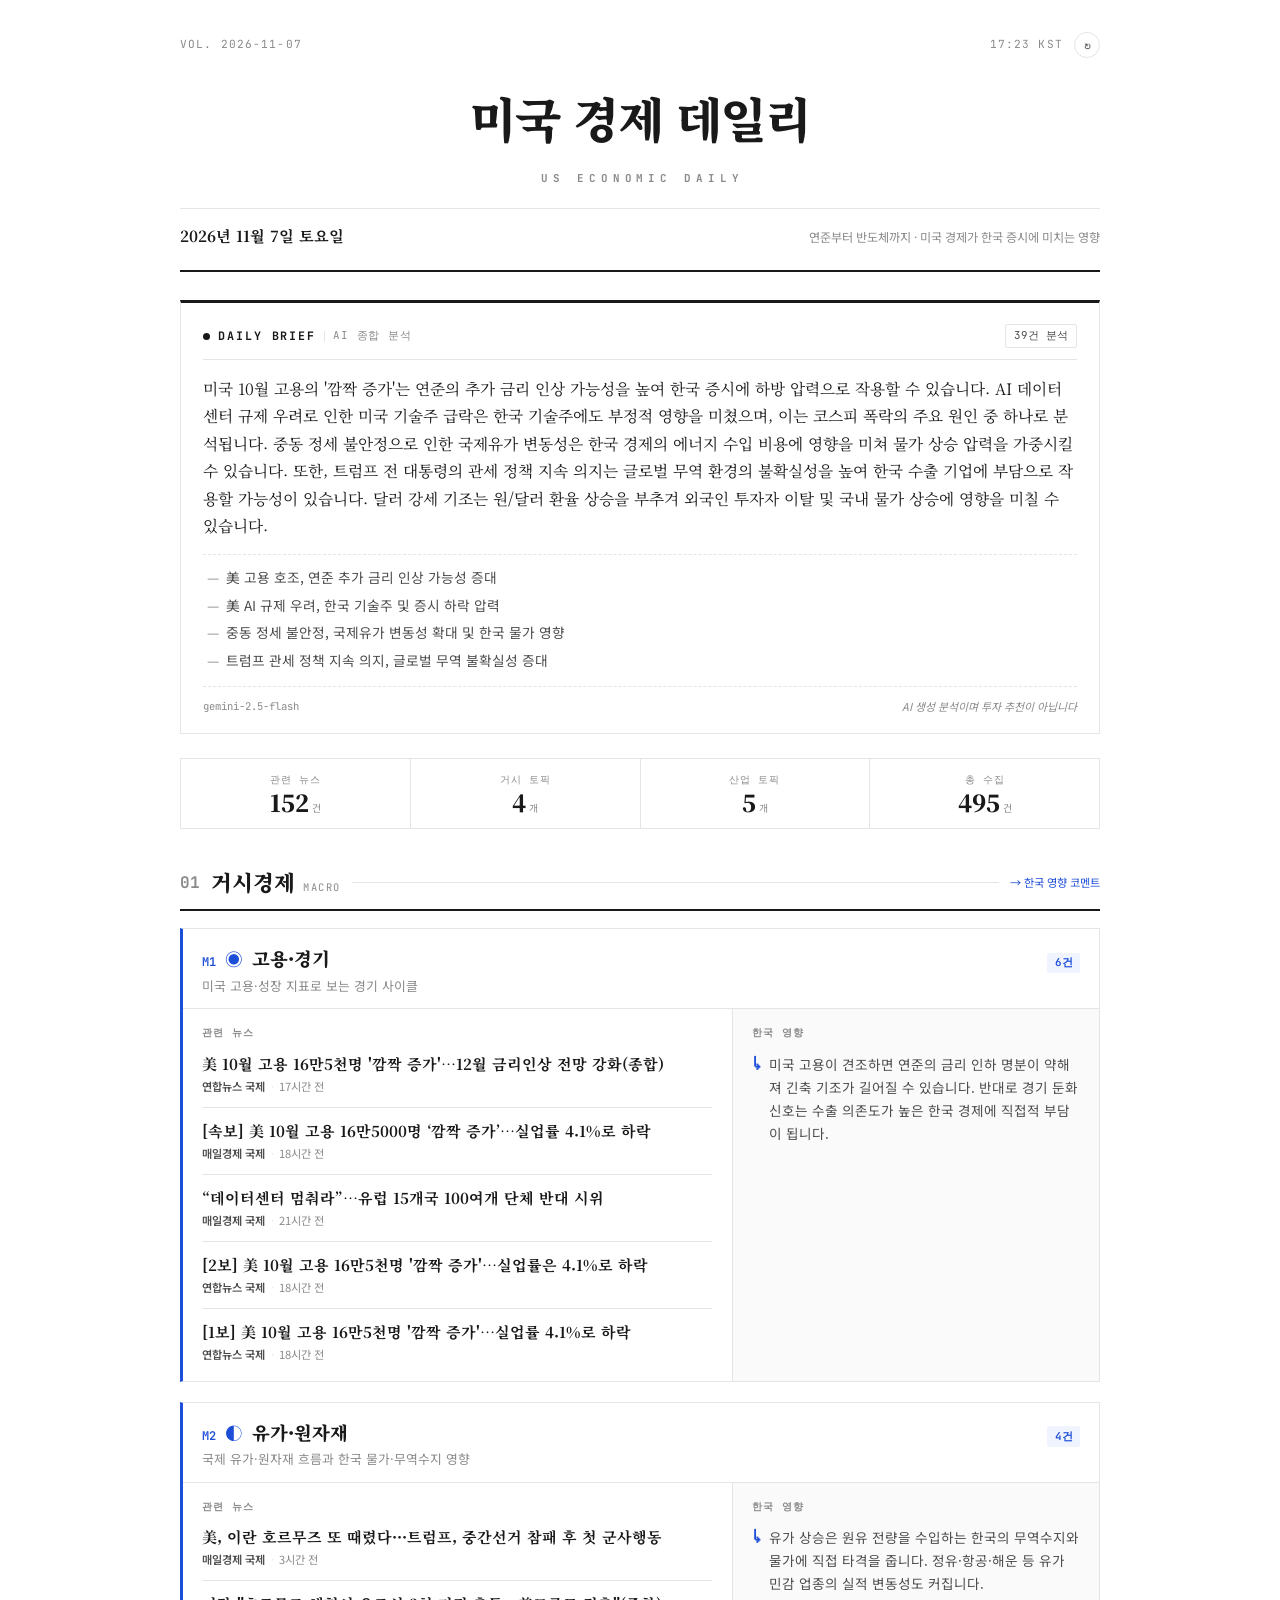
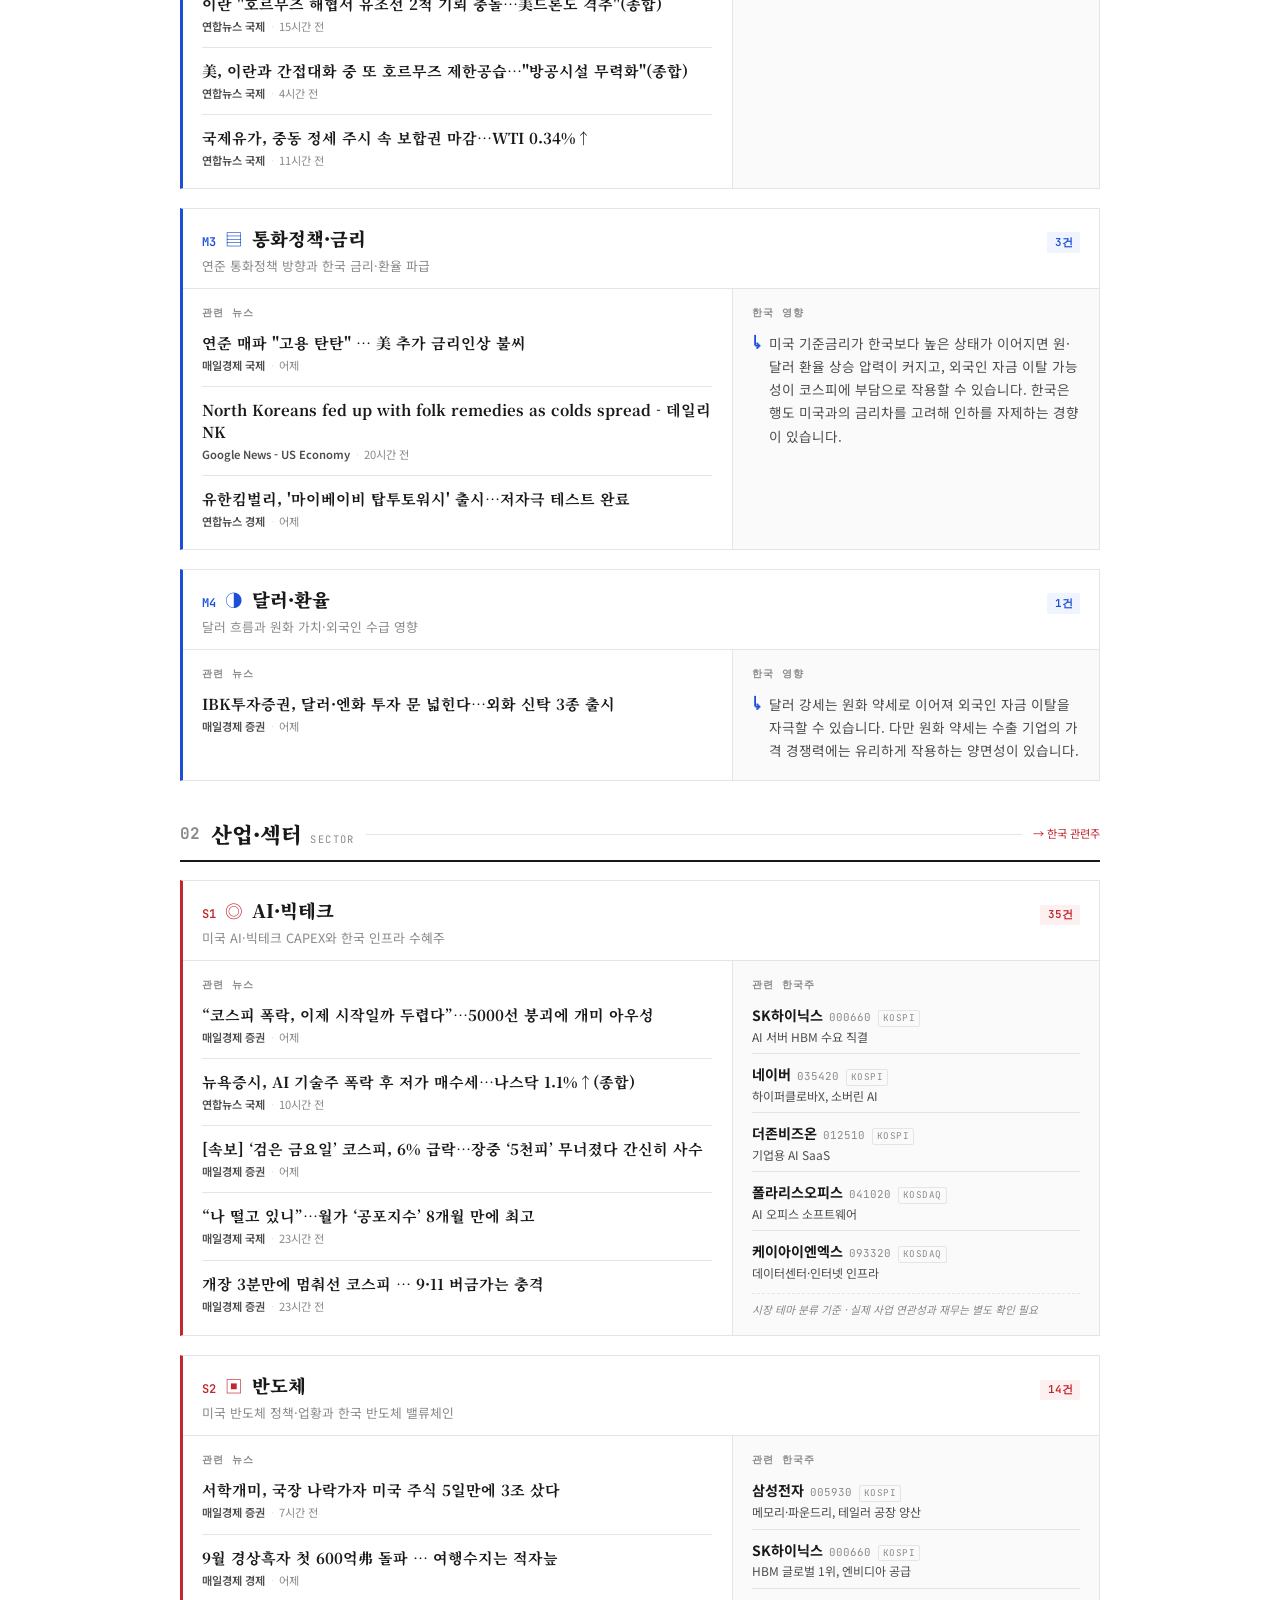
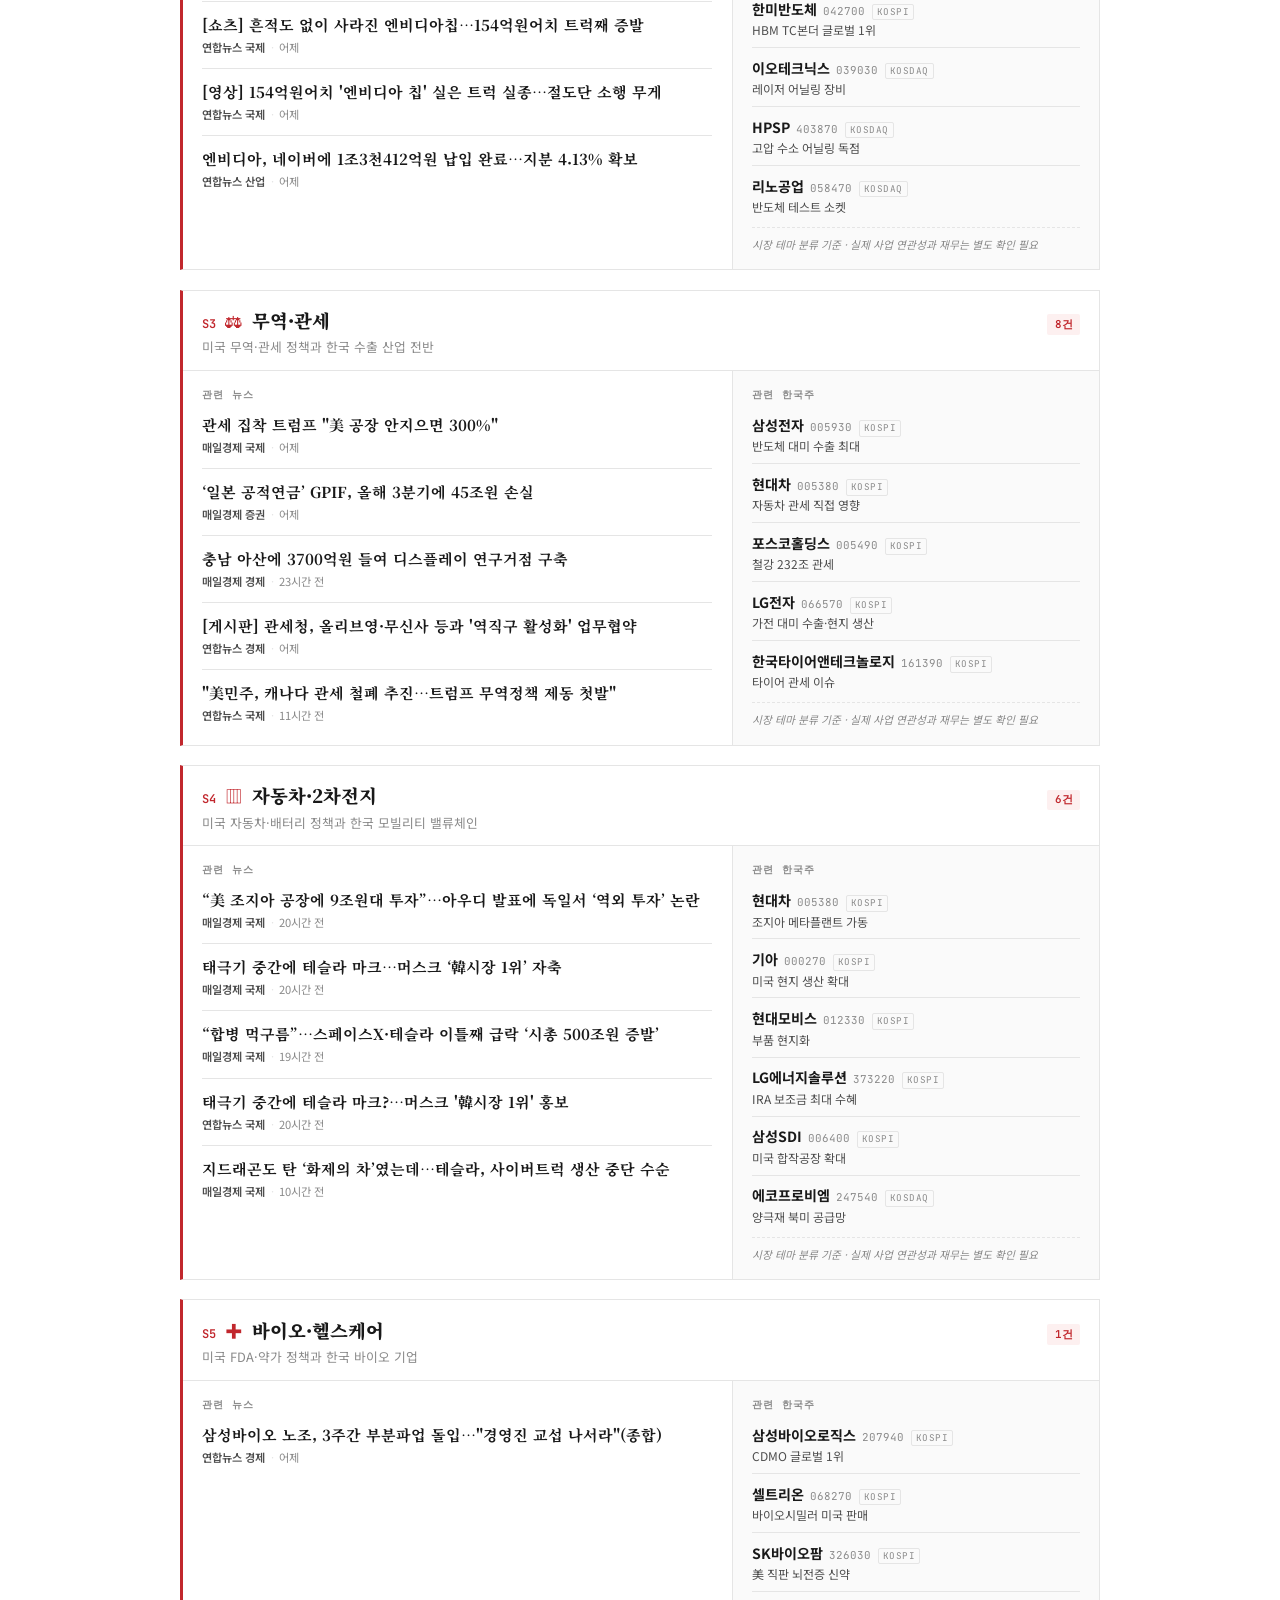
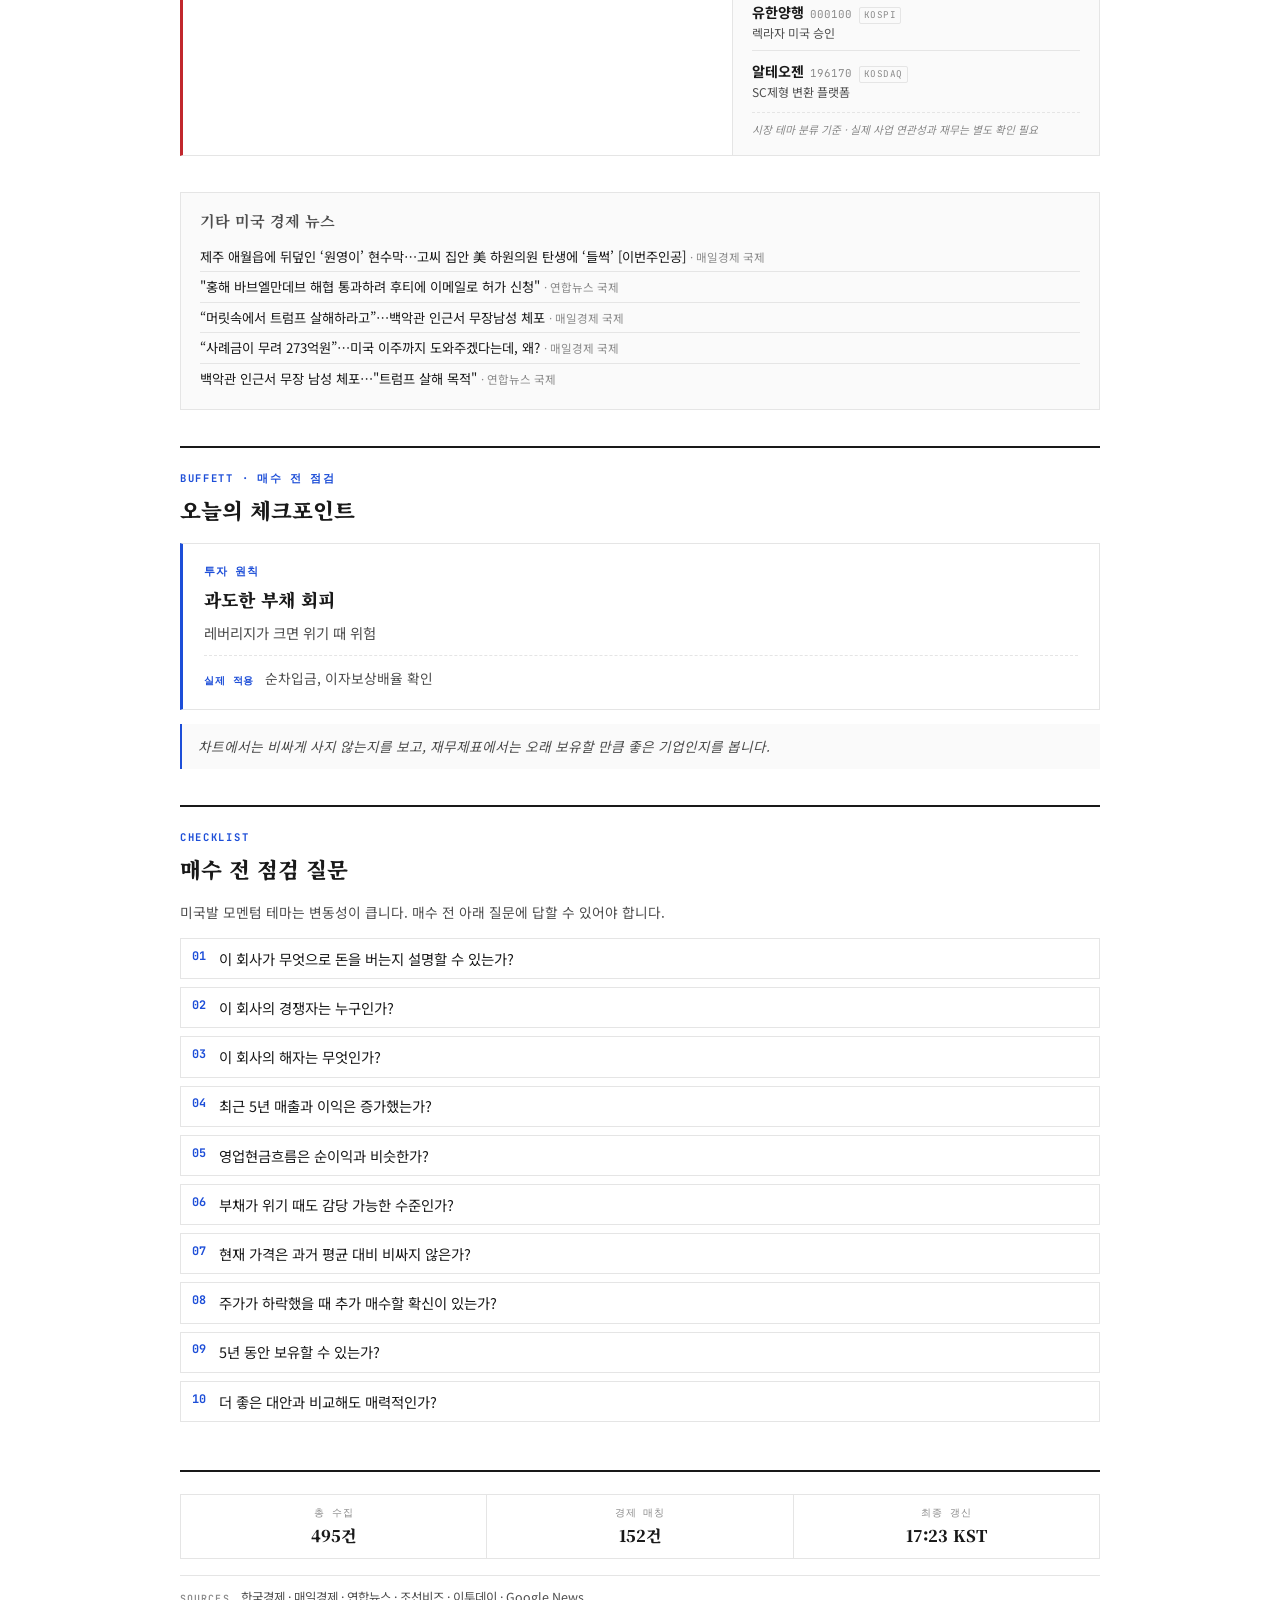
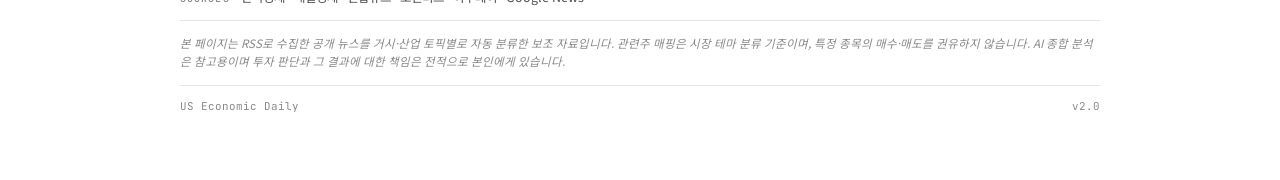
==== commit 93efea60: "deploy: scheduled build e8bfdeddaea6236692393511e2d0f321a8fe3e79" ====
--- a/index.html
+++ b/index.html
@@ -4,7 +4,7 @@
     <meta charset="UTF-8">
     <meta name="viewport" content="width=device-width, initial-scale=1.0, maximum-scale=5.0">
     <meta name="description" content="미국 거시경제와 산업 동향이 한국 증시에 미치는 영향을 자동으로 추적하는 도구">
-    <title>미국 경제 데일리 · 2026년 10월 31일 토요일</title>
+    <title>미국 경제 데일리 · 2026년 11월 7일 토요일</title>
     <link rel="preconnect" href="https://fonts.googleapis.com">
     <link rel="preconnect" href="https://fonts.gstatic.com" crossorigin>
     <link href="https://fonts.googleapis.com/css2?family=Noto+Serif+KR:wght@400;700;900&family=Noto+Sans+KR:wght@300;400;500;700&family=JetBrains+Mono:wght@400;600&display=swap" rel="stylesheet">
@@ -16,9 +16,9 @@
     <!-- 마스트헤드 -->
     <header class="masthead">
         <div class="masthead-top">
-            <span class="edition-no">VOL. 2026-10-31</span>
+            <span class="edition-no">VOL. 2026-11-07</span>
             <div class="meta-right">
-                <span class="time-label">22:20 KST</span>
+                <span class="time-label">17:23 KST</span>
                 <button class="refresh-btn" onclick="window.location.reload()" title="새로고침">↻</button>
             </div>
         </div>
@@ -27,7 +27,7 @@
             <span class="title-en">US ECONOMIC DAILY</span>
         </h1>
         <div class="masthead-bottom">
-            <div class="date-line">2026년 10월 31일 토요일</div>
+            <div class="date-line">2026년 11월 7일 토요일</div>
             <div class="tagline">연준부터 반도체까지 · 미국 경제가 한국 증시에 미치는 영향</div>
         </div>
     </header>
@@ -42,20 +42,20 @@
                 <span class="brief-divider"></span>
                 <span class="brief-subtitle">AI 종합 분석</span>
             </div>
-            <div class="brief-meta">37건 분석</div>
+            <div class="brief-meta">39건 분석</div>
         </div>
         <div class="brief-body">
-            <p class="brief-summary">미국 연방준비제도(Fed)의 매파적 금리 동결 기조와 높아진 국채 금리는 글로벌 유동성 악화를 심화시키며, 특히 AI 투자 지속 가능성에 대한 우려로 미국 빅테크 기업들의 실적 부진이 한국 증시의 급락을 야기했습니다. 중동 확전 우려에 따른 국제유가 상승은 한국의 수입 물가 부담을 가중시킬 수 있으며, 이는 소비자물가 상승 압력으로 이어질 가능성이 있습니다. 반도체 산업은 미국 기술주 약세에 직접적인 영향을 받아 국내 반도체 대형주들의 급락을 초래했으며, 이는 한국 수출에도 부정적인 영향을 미칠 수 있습니다. 전반적으로 미국 경제의 불확실성 증가는 한국 경제와 증시에 하방 압력으로 작용하고 있습니다.</p>
+            <p class="brief-summary">미국 10월 고용의 &#39;깜짝 증가&#39;는 연준의 추가 금리 인상 가능성을 높여 한국 증시에 하방 압력으로 작용할 수 있습니다. AI 데이터센터 규제 우려로 인한 미국 기술주 급락은 한국 기술주에도 부정적 영향을 미쳤으며, 이는 코스피 폭락의 주요 원인 중 하나로 분석됩니다. 중동 정세 불안정으로 인한 국제유가 변동성은 한국 경제의 에너지 수입 비용에 영향을 미쳐 물가 상승 압력을 가중시킬 수 있습니다. 또한, 트럼프 전 대통령의 관세 정책 지속 의지는 글로벌 무역 환경의 불확실성을 높여 한국 수출 기업에 부담으로 작용할 가능성이 있습니다. 달러 강세 기조는 원/달러 환율 상승을 부추겨 외국인 투자자 이탈 및 국내 물가 상승에 영향을 미칠 수 있습니다.</p>
             
             <ul class="brief-points">
                 
-                <li>美 연준 매파적 기조, 국채 금리 상승으로 글로벌 유동성 악화 심화</li>
+                <li>美 고용 호조, 연준 추가 금리 인상 가능성 증대</li>
                 
-                <li>美 빅테크 실적 부진 및 AI 투자 우려로 한국 증시 급락</li>
+                <li>美 AI 규제 우려, 한국 기술주 및 증시 하락 압력</li>
                 
-                <li>중동 확전 우려에 따른 유가 상승, 국내 물가 상승 압력 가중</li>
+                <li>중동 정세 불안정, 국제유가 변동성 확대 및 한국 물가 영향</li>
                 
-                <li>美 기술주 약세로 한국 반도체주 급락, 수출에도 부정적 영향</li>
+                <li>트럼프 관세 정책 지속 의지, 글로벌 무역 불확실성 증대</li>
                 
             </ul>
             
@@ -73,19 +73,19 @@
     <section class="summary-strip">
         <div class="summary-item">
             <div class="summary-label">관련 뉴스</div>
-            <div class="summary-value">146<span class="unit">건</span></div>
+            <div class="summary-value">152<span class="unit">건</span></div>
         </div>
         <div class="summary-item">
             <div class="summary-label">거시 토픽</div>
-            <div class="summary-value">3<span class="unit">개</span></div>
+            <div class="summary-value">4<span class="unit">개</span></div>
         </div>
         <div class="summary-item">
             <div class="summary-label">산업 토픽</div>
-            <div class="summary-value">8<span class="unit">개</span></div>
+            <div class="summary-value">5<span class="unit">개</span></div>
         </div>
         <div class="summary-item">
             <div class="summary-label">총 수집</div>
-            <div class="summary-value">510<span class="unit">건</span></div>
+            <div class="summary-value">495<span class="unit">건</span></div>
         </div>
     </section>
 
@@ -104,9 +104,171 @@
                 <header class="block-header">
                     <div class="block-title-row">
                         <span class="block-num">M1</span>
+                        <span class="block-icon">◉</span>
+                        <h3 class="block-title">고용·경기</h3>
+                        <span class="block-count">6건</span>
+                    </div>
+                    <p class="block-desc">미국 고용·성장 지표로 보는 경기 사이클</p>
+                </header>
+                <div class="block-body">
+                    <div class="news-column">
+                        <div class="column-label">관련 뉴스</div>
+                        <ul class="news-list">
+                            
+                            <li class="news-item">
+                                <a href="https://www.yna.co.kr/view/AKR20261106191452072" target="_blank" rel="noopener">
+                                    <span class="news-title">美 10월 고용 16만5천명 &#39;깜짝 증가&#39;…12월 금리인상 전망 강화(종합)</span>
+                                </a>
+                                <div class="news-meta">
+                                    <span class="news-source">연합뉴스 국제</span>
+                                    <span class="news-dot">·</span>
+                                    <span class="news-time">17시간 전</span>
+                                </div>
+                                
+                            </li>
+                            
+                            <li class="news-item">
+                                <a href="https://www.mk.co.kr/news/world/12201007" target="_blank" rel="noopener">
+                                    <span class="news-title">[속보] 美 10월 고용 16만5000명 ‘깜짝 증가’…실업률 4.1%로 하락</span>
+                                </a>
+                                <div class="news-meta">
+                                    <span class="news-source">매일경제 국제</span>
+                                    <span class="news-dot">·</span>
+                                    <span class="news-time">18시간 전</span>
+                                </div>
+                                
+                            </li>
+                            
+                            <li class="news-item">
+                                <a href="https://www.mk.co.kr/news/business/12200822" target="_blank" rel="noopener">
+                                    <span class="news-title">“데이터센터 멈춰라”…유럽 15개국 100여개 단체 반대 시위</span>
+                                </a>
+                                <div class="news-meta">
+                                    <span class="news-source">매일경제 국제</span>
+                                    <span class="news-dot">·</span>
+                                    <span class="news-time">21시간 전</span>
+                                </div>
+                                
+                            </li>
+                            
+                            <li class="news-item">
+                                <a href="https://www.yna.co.kr/view/AKR20261106191451072" target="_blank" rel="noopener">
+                                    <span class="news-title">[2보] 美 10월 고용 16만5천명 &#39;깜짝 증가&#39;…실업률은 4.1%로 하락</span>
+                                </a>
+                                <div class="news-meta">
+                                    <span class="news-source">연합뉴스 국제</span>
+                                    <span class="news-dot">·</span>
+                                    <span class="news-time">18시간 전</span>
+                                </div>
+                                
+                            </li>
+                            
+                            <li class="news-item">
+                                <a href="https://www.yna.co.kr/view/AKR20261106191400072" target="_blank" rel="noopener">
+                                    <span class="news-title">[1보] 美 10월 고용 16만5천명 &#39;깜짝 증가&#39;…실업률 4.1%로 하락</span>
+                                </a>
+                                <div class="news-meta">
+                                    <span class="news-source">연합뉴스 국제</span>
+                                    <span class="news-dot">·</span>
+                                    <span class="news-time">18시간 전</span>
+                                </div>
+                                
+                            </li>
+                            
+                        </ul>
+                    </div>
+                    <aside class="comment-column">
+                        <div class="column-label">한국 영향</div>
+                        <div class="kr-comment">
+                            <span class="comment-mark">↳</span>
+                            <p>미국 고용이 견조하면 연준의 금리 인하 명분이 약해져 긴축 기조가 길어질 수 있습니다. 반대로 경기 둔화 신호는 수출 의존도가 높은 한국 경제에 직접적 부담이 됩니다.</p>
+                        </div>
+                    </aside>
+                </div>
+            </article>
+            
+            <article class="topic-block macro-block" id="macro-2">
+                <header class="block-header">
+                    <div class="block-title-row">
+                        <span class="block-num">M2</span>
+                        <span class="block-icon">◐</span>
+                        <h3 class="block-title">유가·원자재</h3>
+                        <span class="block-count">4건</span>
+                    </div>
+                    <p class="block-desc">국제 유가·원자재 흐름과 한국 물가·무역수지 영향</p>
+                </header>
+                <div class="block-body">
+                    <div class="news-column">
+                        <div class="column-label">관련 뉴스</div>
+                        <ul class="news-list">
+                            
+                            <li class="news-item">
+                                <a href="https://www.mk.co.kr/news/world/12201446" target="_blank" rel="noopener">
+                                    <span class="news-title">美, 이란 호르무즈 또 때렸다···트럼프, 중간선거 참패 후 첫 군사행동</span>
+                                </a>
+                                <div class="news-meta">
+                                    <span class="news-source">매일경제 국제</span>
+                                    <span class="news-dot">·</span>
+                                    <span class="news-time">3시간 전</span>
+                                </div>
+                                
+                            </li>
+                            
+                            <li class="news-item">
+                                <a href="https://www.yna.co.kr/view/AKR20261106174951099" target="_blank" rel="noopener">
+                                    <span class="news-title">이란 &#34;호르무즈 해협서 유조선 2척 기뢰 충돌…美드론도 격추&#34;(종합)</span>
+                                </a>
+                                <div class="news-meta">
+                                    <span class="news-source">연합뉴스 국제</span>
+                                    <span class="news-dot">·</span>
+                                    <span class="news-time">15시간 전</span>
+                                </div>
+                                
+                            </li>
+                            
+                            <li class="news-item">
+                                <a href="https://www.yna.co.kr/view/AKR20261107013351009" target="_blank" rel="noopener">
+                                    <span class="news-title">美, 이란과 간접대화 중 또 호르무즈 제한공습…&#34;방공시설 무력화&#34;(종합)</span>
+                                </a>
+                                <div class="news-meta">
+                                    <span class="news-source">연합뉴스 국제</span>
+                                    <span class="news-dot">·</span>
+                                    <span class="news-time">4시간 전</span>
+                                </div>
+                                
+                            </li>
+                            
+                            <li class="news-item">
+                                <a href="https://www.yna.co.kr/view/AKR20261107006700072" target="_blank" rel="noopener">
+                                    <span class="news-title">국제유가, 중동 정세 주시 속 보합권 마감…WTI 0.34%↑</span>
+                                </a>
+                                <div class="news-meta">
+                                    <span class="news-source">연합뉴스 국제</span>
+                                    <span class="news-dot">·</span>
+                                    <span class="news-time">11시간 전</span>
+                                </div>
+                                
+                            </li>
+                            
+                        </ul>
+                    </div>
+                    <aside class="comment-column">
+                        <div class="column-label">한국 영향</div>
+                        <div class="kr-comment">
+                            <span class="comment-mark">↳</span>
+                            <p>유가 상승은 원유 전량을 수입하는 한국의 무역수지와 물가에 직접 타격을 줍니다. 정유·항공·해운 등 유가 민감 업종의 실적 변동성도 커집니다.</p>
+                        </div>
+                    </aside>
+                </div>
+            </article>
+            
+            <article class="topic-block macro-block" id="macro-3">
+                <header class="block-header">
+                    <div class="block-title-row">
+                        <span class="block-num">M3</span>
                         <span class="block-icon">▤</span>
                         <h3 class="block-title">통화정책·금리</h3>
-                        <span class="block-count">14건</span>
+                        <span class="block-count">3건</span>
                     </div>
                     <p class="block-desc">연준 통화정책 방향과 한국 금리·환율 파급</p>
                 </header>
@@ -116,20 +278,8 @@
                         <ul class="news-list">
                             
                             <li class="news-item">
-                                <a href="https://www.yna.co.kr/view/AKR20261030092452073" target="_blank" rel="noopener">
-                                    <span class="news-title">日銀, 금리동결 속 &#39;물가 목표 2% 도달&#39; 판단…&#34;추가 인상 지속&#34;(종합2보)</span>
-                                </a>
-                                <div class="news-meta">
-                                    <span class="news-source">연합뉴스 국제</span>
-                                    <span class="news-dot">·</span>
-                                    <span class="news-time">어제</span>
-                                </div>
-                                
-                            </li>
-                            
-                            <li class="news-item">
-                                <a href="https://www.mk.co.kr/news/world/12191414" target="_blank" rel="noopener">
-                                    <span class="news-title">[속보] 일본은행, 기준금리 동결…1.25% 유지</span>
+                                <a href="https://www.mk.co.kr/news/world/12200648" target="_blank" rel="noopener">
+                                    <span class="news-title">연준 매파 &#34;고용 탄탄&#34; … 美 추가 금리인상 불씨</span>
                                 </a>
                                 <div class="news-meta">
                                     <span class="news-source">매일경제 국제</span>
@@ -140,35 +290,23 @@
                             </li>
                             
                             <li class="news-item">
-                                <a href="https://www.mk.co.kr/news/economy/12191831" target="_blank" rel="noopener">
-                                    <span class="news-title">프랑스 대란에 AI 신용위험 덮쳐…미국 국채 매력 커지며 뭉칫돈 몰린다 [신환종의 채권&amp;자산배분]</span>
-                                </a>
-                                <div class="news-meta">
-                                    <span class="news-source">매일경제 국제</span>
-                                    <span class="news-dot">·</span>
-                                    <span class="news-time">어제</span>
-                                </div>
-                                
-                            </li>
-                            
-                            <li class="news-item">
-                                <a href="https://news.google.com/rss/articles/CBMiWkFVX3lxTFBTT1RaMFNsRHJsYThMZjhXWV9pemxNNmF1S21Ddl9EcFByZGhoTUFSNERlMTl2YVdYSWdhcUEtSjR2SkVPcVRXSmxIZVhucmJ6X3E4SzNhR3BHUQ?oc=5" target="_blank" rel="noopener">
-                                    <span class="news-title">(3rd LD) Fed holds key interest rate steady; Warsh says inflation &#39;too high&#39; - Yonhap News Agency</span>
+                                <a href="https://news.google.com/rss/articles/CBMijwFBVV95cUxPZkVEVWMzekhqeGp2SFVMQjVGVDhoYkYxM0FVNkg2VndHSDFyczhaV0RjWTZDaDNTSHBDdE8yY2dtUFRZRzFkUkpnbjlNU1ViYjlUbzIybjhjaUFQVmw2WUd6TlEtQkxjdFlwQXJBSWhUZmRES3dUc3lGa24tWkdGYjlWcU81dHZNVEJWUjJUTQ?oc=5" target="_blank" rel="noopener">
+                                    <span class="news-title">North Koreans fed up with folk remedies as colds spread - 데일리NK</span>
                                 </a>
                                 <div class="news-meta">
                                     <span class="news-source">Google News - US Economy</span>
                                     <span class="news-dot">·</span>
-                                    <span class="news-time">2일 전</span>
-                                </div>
-                                
-                            </li>
-                            
-                            <li class="news-item">
-                                <a href="https://www.mk.co.kr/news/stock/12191756" target="_blank" rel="noopener">
-                                    <span class="news-title">비트코인 반등했는데 왜 시장은 흔들리나...유동성 악화의 신호[엠블록레터]</span>
-                                </a>
-                                <div class="news-meta">
-                                    <span class="news-source">매일경제 증권</span>
+                                    <span class="news-time">20시간 전</span>
+                                </div>
+                                
+                            </li>
+                            
+                            <li class="news-item">
+                                <a href="https://www.yna.co.kr/view/AKR20261106085700030" target="_blank" rel="noopener">
+                                    <span class="news-title">유한킴벌리, &#39;마이베이비 탑투토워시&#39; 출시…저자극 테스트 완료</span>
+                                </a>
+                                <div class="news-meta">
+                                    <span class="news-source">연합뉴스 경제</span>
                                     <span class="news-dot">·</span>
                                     <span class="news-time">어제</span>
                                 </div>
@@ -187,15 +325,15 @@
                 </div>
             </article>
             
-            <article class="topic-block macro-block" id="macro-2">
+            <article class="topic-block macro-block" id="macro-4">
                 <header class="block-header">
                     <div class="block-title-row">
-                        <span class="block-num">M2</span>
-                        <span class="block-icon">◐</span>
-                        <h3 class="block-title">유가·원자재</h3>
-                        <span class="block-count">3건</span>
-                    </div>
-                    <p class="block-desc">국제 유가·원자재 흐름과 한국 물가·무역수지 영향</p>
+                        <span class="block-num">M4</span>
+                        <span class="block-icon">◑</span>
+                        <h3 class="block-title">달러·환율</h3>
+                        <span class="block-count">1건</span>
+                    </div>
+                    <p class="block-desc">달러 흐름과 원화 가치·외국인 수급 영향</p>
                 </header>
                 <div class="block-body">
                     <div class="news-column">
@@ -203,37 +341,13 @@
                         <ul class="news-list">
                             
                             <li class="news-item">
-                                <a href="https://www.yna.co.kr/view/AKR20261031005200072" target="_blank" rel="noopener">
-                                    <span class="news-title">이란 확전 우려에 국제유가 2%대 급등…브렌트유 6개월만에 최고</span>
-                                </a>
-                                <div class="news-meta">
-                                    <span class="news-source">연합뉴스 국제</span>
-                                    <span class="news-dot">·</span>
-                                    <span class="news-time">17시간 전</span>
-                                </div>
-                                
-                            </li>
-                            
-                            <li class="news-item">
-                                <a href="https://www.mk.co.kr/news/stock/12191200" target="_blank" rel="noopener">
-                                    <span class="news-title">“유가 제자리인데 원유기업 ETF는 2배 올라”…원자재 고수가 찍은 투자법</span>
+                                <a href="https://www.mk.co.kr/news/stock/12200434" target="_blank" rel="noopener">
+                                    <span class="news-title">IBK투자증권, 달러·엔화 투자 문 넓힌다…외화 신탁 3종 출시</span>
                                 </a>
                                 <div class="news-meta">
                                     <span class="news-source">매일경제 증권</span>
                                     <span class="news-dot">·</span>
                                     <span class="news-time">어제</span>
-                                </div>
-                                
-                            </li>
-                            
-                            <li class="news-item">
-                                <a href="https://www.yna.co.kr/view/AKR20261031014300009" target="_blank" rel="noopener">
-                                    <span class="news-title">이란 공격 급증에도 호르무즈 원유수송은 현상 유지</span>
-                                </a>
-                                <div class="news-meta">
-                                    <span class="news-source">연합뉴스 국제</span>
-                                    <span class="news-dot">·</span>
-                                    <span class="news-time">14시간 전</span>
                                 </div>
                                 
                             </li>
@@ -244,46 +358,7 @@
                         <div class="column-label">한국 영향</div>
                         <div class="kr-comment">
                             <span class="comment-mark">↳</span>
-                            <p>유가 상승은 원유 전량을 수입하는 한국의 무역수지와 물가에 직접 타격을 줍니다. 정유·항공·해운 등 유가 민감 업종의 실적 변동성도 커집니다.</p>
-                        </div>
-                    </aside>
-                </div>
-            </article>
-            
-            <article class="topic-block macro-block" id="macro-3">
-                <header class="block-header">
-                    <div class="block-title-row">
-                        <span class="block-num">M3</span>
-                        <span class="block-icon">◈</span>
-                        <h3 class="block-title">물가·인플레이션</h3>
-                        <span class="block-count">1건</span>
-                    </div>
-                    <p class="block-desc">미국 물가 지표와 금리 경로에 대한 시사점</p>
-                </header>
-                <div class="block-body">
-                    <div class="news-column">
-                        <div class="column-label">관련 뉴스</div>
-                        <ul class="news-list">
-                            
-                            <li class="news-item">
-                                <a href="https://www.yna.co.kr/view/AKR20261031012200002" target="_blank" rel="noopener">
-                                    <span class="news-title">[다음주 경제] 소비자물가 얼마나 올랐을까…9월 국제수지도 발표</span>
-                                </a>
-                                <div class="news-meta">
-                                    <span class="news-source">연합뉴스 경제</span>
-                                    <span class="news-dot">·</span>
-                                    <span class="news-time">13시간 전</span>
-                                </div>
-                                
-                            </li>
-                            
-                        </ul>
-                    </div>
-                    <aside class="comment-column">
-                        <div class="column-label">한국 영향</div>
-                        <div class="kr-comment">
-                            <span class="comment-mark">↳</span>
-                            <p>미국 물가가 높게 유지되면 금리 인하 시점이 지연되어 달러 강세·원화 약세로 이어질 수 있습니다. 원화 약세는 수입물가를 밀어올려 국내 물가에도 부담을 줍니다.</p>
+                            <p>달러 강세는 원화 약세로 이어져 외국인 자금 이탈을 자극할 수 있습니다. 다만 원화 약세는 수출 기업의 가격 경쟁력에는 유리하게 작용하는 양면성이 있습니다.</p>
                         </div>
                     </aside>
                 </div>
@@ -310,7 +385,7 @@
                         <span class="block-num">S1</span>
                         <span class="block-icon">◎</span>
                         <h3 class="block-title">AI·빅테크</h3>
-                        <span class="block-count">17건</span>
+                        <span class="block-count">35건</span>
                     </div>
                     <p class="block-desc">미국 AI·빅테크 CAPEX와 한국 인프라 수혜주</p>
                 </header>
@@ -320,61 +395,61 @@
                         <ul class="news-list">
                             
                             <li class="news-item">
-                                <a href="https://www.mk.co.kr/news/stock/12192467" target="_blank" rel="noopener">
-                                    <span class="news-title">“월요일 개장이 두렵습니다”…나스닥100 한달 새 2700조 증발</span>
+                                <a href="https://www.mk.co.kr/news/stock/12200375" target="_blank" rel="noopener">
+                                    <span class="news-title">“코스피 폭락, 이제 시작일까 두렵다”…5000선 붕괴에 개미 아우성</span>
+                                </a>
+                                <div class="news-meta">
+                                    <span class="news-source">매일경제 증권</span>
+                                    <span class="news-dot">·</span>
+                                    <span class="news-time">어제</span>
+                                </div>
+                                
+                            </li>
+                            
+                            <li class="news-item">
+                                <a href="https://www.yna.co.kr/view/AKR20261107008551072" target="_blank" rel="noopener">
+                                    <span class="news-title">뉴욕증시, AI 기술주 폭락 후 저가 매수세…나스닥 1.1%↑(종합)</span>
+                                </a>
+                                <div class="news-meta">
+                                    <span class="news-source">연합뉴스 국제</span>
+                                    <span class="news-dot">·</span>
+                                    <span class="news-time">10시간 전</span>
+                                </div>
+                                
+                            </li>
+                            
+                            <li class="news-item">
+                                <a href="https://www.mk.co.kr/news/stock/12200494" target="_blank" rel="noopener">
+                                    <span class="news-title">[속보] ‘검은 금요일’ 코스피, 6% 급락…장중 ‘5천피’ 무너졌다 간신히 사수</span>
+                                </a>
+                                <div class="news-meta">
+                                    <span class="news-source">매일경제 증권</span>
+                                    <span class="news-dot">·</span>
+                                    <span class="news-time">어제</span>
+                                </div>
+                                
+                            </li>
+                            
+                            <li class="news-item">
+                                <a href="https://www.mk.co.kr/news/stock/12200729" target="_blank" rel="noopener">
+                                    <span class="news-title">“나 떨고 있니”…월가 ‘공포지수’ 8개월 만에 최고</span>
                                 </a>
                                 <div class="news-meta">
                                     <span class="news-source">매일경제 국제</span>
                                     <span class="news-dot">·</span>
-                                    <span class="news-time">4시간 전</span>
-                                </div>
-                                
-                            </li>
-                            
-                            <li class="news-item">
-                                <a href="https://www.mk.co.kr/news/stock/12191609" target="_blank" rel="noopener">
-                                    <span class="news-title">코스피, 외국인 매도 공세에 3% 급락 마감…5700선 후퇴</span>
+                                    <span class="news-time">23시간 전</span>
+                                </div>
+                                
+                            </li>
+                            
+                            <li class="news-item">
+                                <a href="https://www.mk.co.kr/news/stock/12200705" target="_blank" rel="noopener">
+                                    <span class="news-title">개장 3분만에 멈춰선 코스피 … 9·11 버금가는 충격</span>
                                 </a>
                                 <div class="news-meta">
                                     <span class="news-source">매일경제 증권</span>
                                     <span class="news-dot">·</span>
-                                    <span class="news-time">어제</span>
-                                </div>
-                                
-                            </li>
-                            
-                            <li class="news-item">
-                                <a href="https://www.yna.co.kr/view/AKR20261031030700003" target="_blank" rel="noopener">
-                                    <span class="news-title">삼성 사장단 50여명, 샘 올트먼 만났다…AI 미래전략 머리 맞대</span>
-                                </a>
-                                <div class="news-meta">
-                                    <span class="news-source">연합뉴스 산업</span>
-                                    <span class="news-dot">·</span>
-                                    <span class="news-time">8시간 전</span>
-                                </div>
-                                
-                            </li>
-                            
-                            <li class="news-item">
-                                <a href="https://www.yna.co.kr/view/AKR20261030131551008" target="_blank" rel="noopener">
-                                    <span class="news-title">코스피·코스닥, 美 빅테크 실적 부진에 3%대 급락 마감(종합)</span>
-                                </a>
-                                <div class="news-meta">
-                                    <span class="news-source">연합뉴스 경제</span>
-                                    <span class="news-dot">·</span>
-                                    <span class="news-time">어제</span>
-                                </div>
-                                
-                            </li>
-                            
-                            <li class="news-item">
-                                <a href="https://www.mk.co.kr/news/economy/12191119" target="_blank" rel="noopener">
-                                    <span class="news-title">“차이나머니 못이긴다? 미국은 4배 더 투자”…美주식 60% 담으라는데</span>
-                                </a>
-                                <div class="news-meta">
-                                    <span class="news-source">매일경제 경제</span>
-                                    <span class="news-dot">·</span>
-                                    <span class="news-time">어제</span>
+                                    <span class="news-time">23시간 전</span>
                                 </div>
                                 
                             </li>
@@ -444,7 +519,7 @@
                         <span class="block-num">S2</span>
                         <span class="block-icon">▣</span>
                         <h3 class="block-title">반도체</h3>
-                        <span class="block-count">16건</span>
+                        <span class="block-count">14건</span>
                     </div>
                     <p class="block-desc">미국 반도체 정책·업황과 한국 반도체 밸류체인</p>
                 </header>
@@ -454,59 +529,59 @@
                         <ul class="news-list">
                             
                             <li class="news-item">
-                                <a href="https://www.mk.co.kr/news/stock/12192398" target="_blank" rel="noopener">
-                                    <span class="news-title">“52년 만에 최악의 하루”…주가 29% 폭락 인텔, 시총 183조원 증발</span>
-                                </a>
-                                <div class="news-meta">
-                                    <span class="news-source">매일경제 국제</span>
-                                    <span class="news-dot">·</span>
-                                    <span class="news-time">11시간 전</span>
-                                </div>
-                                
-                            </li>
-                            
-                            <li class="news-item">
-                                <a href="https://www.mk.co.kr/news/stock/12191598" target="_blank" rel="noopener">
-                                    <span class="news-title">미국발 악재·외국인 매도에 코스피 3.48%↓…SK하이닉스 6% 이상 급락</span>
+                                <a href="https://www.mk.co.kr/news/stock/12201389" target="_blank" rel="noopener">
+                                    <span class="news-title">서학개미, 국장 나락가자 미국 주식 5일만에 3조 샀다</span>
                                 </a>
                                 <div class="news-meta">
                                     <span class="news-source">매일경제 증권</span>
                                     <span class="news-dot">·</span>
-                                    <span class="news-time">어제</span>
-                                </div>
-                                
-                            </li>
-                            
-                            <li class="news-item">
-                                <a href="https://www.mk.co.kr/news/stock/12191324" target="_blank" rel="noopener">
-                                    <span class="news-title">아마존·인텔 실적에 폭락한 삼전닉스…초고수도 팔았다[주식 초고수는 지금]</span>
-                                </a>
-                                <div class="news-meta">
-                                    <span class="news-source">매일경제 증권</span>
-                                    <span class="news-dot">·</span>
-                                    <span class="news-time">어제</span>
-                                </div>
-                                
-                            </li>
-                            
-                            <li class="news-item">
-                                <a href="https://www.yna.co.kr/view/AKR20261030040652008" target="_blank" rel="noopener">
-                                    <span class="news-title">美 기술주 급락에 반도체주 &#39;우수수&#39;…삼전·닉스 3∼7%↓(종합2보)</span>
+                                    <span class="news-time">7시간 전</span>
+                                </div>
+                                
+                            </li>
+                            
+                            <li class="news-item">
+                                <a href="https://www.mk.co.kr/news/economy/12198735" target="_blank" rel="noopener">
+                                    <span class="news-title">9월 경상흑자 첫 600억弗 돌파 … 여행수지는 적자늪</span>
+                                </a>
+                                <div class="news-meta">
+                                    <span class="news-source">매일경제 경제</span>
+                                    <span class="news-dot">·</span>
+                                    <span class="news-time">어제</span>
+                                </div>
+                                
+                            </li>
+                            
+                            <li class="news-item">
+                                <a href="https://www.yna.co.kr/view/AKR20261106142600704" target="_blank" rel="noopener">
+                                    <span class="news-title">[쇼츠] 흔적도 없이 사라진 엔비디아칩…154억원어치 트럭째 증발</span>
+                                </a>
+                                <div class="news-meta">
+                                    <span class="news-source">연합뉴스 국제</span>
+                                    <span class="news-dot">·</span>
+                                    <span class="news-time">어제</span>
+                                </div>
+                                
+                            </li>
+                            
+                            <li class="news-item">
+                                <a href="https://www.yna.co.kr/view/AKR20261106138600704" target="_blank" rel="noopener">
+                                    <span class="news-title">[영상] 154억원어치 &#39;엔비디아 칩&#39; 실은 트럭 실종…절도단 소행 무게</span>
+                                </a>
+                                <div class="news-meta">
+                                    <span class="news-source">연합뉴스 국제</span>
+                                    <span class="news-dot">·</span>
+                                    <span class="news-time">어제</span>
+                                </div>
+                                
+                            </li>
+                            
+                            <li class="news-item">
+                                <a href="https://www.yna.co.kr/view/AKR20261106136800017" target="_blank" rel="noopener">
+                                    <span class="news-title">엔비디아, 네이버에 1조3천412억원 납입 완료…지분 4.13% 확보</span>
                                 </a>
                                 <div class="news-meta">
                                     <span class="news-source">연합뉴스 산업</span>
-                                    <span class="news-dot">·</span>
-                                    <span class="news-time">어제</span>
-                                </div>
-                                
-                            </li>
-                            
-                            <li class="news-item">
-                                <a href="https://www.yna.co.kr/view/AKR20261030049551008" target="_blank" rel="noopener">
-                                    <span class="news-title">[특징주] 상장 첫날 인텔리빅스 3.5배 상승 마감…크리에이츠 37%↓(종합)</span>
-                                </a>
-                                <div class="news-meta">
-                                    <span class="news-source">연합뉴스 경제</span>
                                     <span class="news-dot">·</span>
                                     <span class="news-time">어제</span>
                                 </div>
@@ -585,11 +660,11 @@
                 <header class="block-header">
                     <div class="block-title-row">
                         <span class="block-num">S3</span>
-                        <span class="block-icon">✦</span>
-                        <h3 class="block-title">방산·우주</h3>
-                        <span class="block-count">7건</span>
-                    </div>
-                    <p class="block-desc">미국 국방·우주 정책과 K-방산 수출</p>
+                        <span class="block-icon">⚖</span>
+                        <h3 class="block-title">무역·관세</h3>
+                        <span class="block-count">8건</span>
+                    </div>
+                    <p class="block-desc">미국 무역·관세 정책과 한국 수출 산업 전반</p>
                 </header>
                 <div class="block-body">
                     <div class="news-column">
@@ -597,61 +672,61 @@
                         <ul class="news-list">
                             
                             <li class="news-item">
-                                <a href="https://www.yna.co.kr/view/AKR20261031006700071" target="_blank" rel="noopener">
-                                    <span class="news-title">美, 우크라에 2.8조원 규모 패트리엇 미사일 500기 판매 승인</span>
+                                <a href="https://www.mk.co.kr/news/world/12200647" target="_blank" rel="noopener">
+                                    <span class="news-title">관세 집착 트럼프 &#34;美 공장 안지으면 300%&#34;</span>
+                                </a>
+                                <div class="news-meta">
+                                    <span class="news-source">매일경제 국제</span>
+                                    <span class="news-dot">·</span>
+                                    <span class="news-time">어제</span>
+                                </div>
+                                
+                            </li>
+                            
+                            <li class="news-item">
+                                <a href="https://www.mk.co.kr/news/stock/12200504" target="_blank" rel="noopener">
+                                    <span class="news-title">‘일본 공적연금’ GPIF, 올해 3분기에 45조원 손실</span>
+                                </a>
+                                <div class="news-meta">
+                                    <span class="news-source">매일경제 증권</span>
+                                    <span class="news-dot">·</span>
+                                    <span class="news-time">어제</span>
+                                </div>
+                                
+                            </li>
+                            
+                            <li class="news-item">
+                                <a href="https://www.mk.co.kr/news/economy/12200709" target="_blank" rel="noopener">
+                                    <span class="news-title">충남 아산에 3700억원 들여 디스플레이 연구거점 구축</span>
+                                </a>
+                                <div class="news-meta">
+                                    <span class="news-source">매일경제 경제</span>
+                                    <span class="news-dot">·</span>
+                                    <span class="news-time">23시간 전</span>
+                                </div>
+                                
+                            </li>
+                            
+                            <li class="news-item">
+                                <a href="https://www.yna.co.kr/view/AKR20261106099500002" target="_blank" rel="noopener">
+                                    <span class="news-title">[게시판] 관세청, 올리브영·무신사 등과 &#39;역직구 활성화&#39; 업무협약</span>
+                                </a>
+                                <div class="news-meta">
+                                    <span class="news-source">연합뉴스 경제</span>
+                                    <span class="news-dot">·</span>
+                                    <span class="news-time">어제</span>
+                                </div>
+                                
+                            </li>
+                            
+                            <li class="news-item">
+                                <a href="https://www.yna.co.kr/view/AKR20261107005700072" target="_blank" rel="noopener">
+                                    <span class="news-title">&#34;美민주, 캐나다 관세 철폐 추진…트럼프 무역정책 제동 첫발&#34;</span>
                                 </a>
                                 <div class="news-meta">
                                     <span class="news-source">연합뉴스 국제</span>
                                     <span class="news-dot">·</span>
-                                    <span class="news-time">15시간 전</span>
-                                </div>
-                                
-                            </li>
-                            
-                            <li class="news-item">
-                                <a href="https://www.mk.co.kr/news/world/12192450" target="_blank" rel="noopener">
-                                    <span class="news-title">“전쟁 끝난 뒤 오면 뭐하나”…미국, 우크라에 패트리엇 판매 승인했지만</span>
-                                </a>
-                                <div class="news-meta">
-                                    <span class="news-source">매일경제 국제</span>
-                                    <span class="news-dot">·</span>
-                                    <span class="news-time">5시간 전</span>
-                                </div>
-                                
-                            </li>
-                            
-                            <li class="news-item">
-                                <a href="https://www.mk.co.kr/news/world/12192110" target="_blank" rel="noopener">
-                                    <span class="news-title">“러시아 절대 자극 금지”…트럼프, 동맹국에 ‘말조심’ 신신당부</span>
-                                </a>
-                                <div class="news-meta">
-                                    <span class="news-source">매일경제 국제</span>
-                                    <span class="news-dot">·</span>
-                                    <span class="news-time">어제</span>
-                                </div>
-                                
-                            </li>
-                            
-                            <li class="news-item">
-                                <a href="https://www.mk.co.kr/news/world/12192491" target="_blank" rel="noopener">
-                                    <span class="news-title">“테러 무서웠나”…트럼프 마러라고 리조트에 방공미사일 배치</span>
-                                </a>
-                                <div class="news-meta">
-                                    <span class="news-source">매일경제 국제</span>
-                                    <span class="news-dot">·</span>
-                                    <span class="news-time">1시간 전</span>
-                                </div>
-                                
-                            </li>
-                            
-                            <li class="news-item">
-                                <a href="https://www.mk.co.kr/news/economy/12191655" target="_blank" rel="noopener">
-                                    <span class="news-title">[단독] 중부발전, 스페이스X SI 발전소 운영정비 사업 노린다...‘지분 투자’는 막판 불발</span>
-                                </a>
-                                <div class="news-meta">
-                                    <span class="news-source">매일경제 경제</span>
-                                    <span class="news-dot">·</span>
-                                    <span class="news-time">어제</span>
+                                    <span class="news-time">11시간 전</span>
                                 </div>
                                 
                             </li>
@@ -665,47 +740,47 @@
                             
                             <li class="stock-row">
                                 <div class="stock-head">
-                                    <span class="stock-name">한화에어로스페이스</span>
-                                    <span class="stock-code">012450</span>
-                                    <span class="stock-market">KOSPI</span>
-                                </div>
-                                <div class="stock-note">K9·우주발사체</div>
-                            </li>
-                            
-                            <li class="stock-row">
-                                <div class="stock-head">
-                                    <span class="stock-name">현대로템</span>
-                                    <span class="stock-code">064350</span>
-                                    <span class="stock-market">KOSPI</span>
-                                </div>
-                                <div class="stock-note">K2 전차 수출</div>
-                            </li>
-                            
-                            <li class="stock-row">
-                                <div class="stock-head">
-                                    <span class="stock-name">LIG넥스원</span>
-                                    <span class="stock-code">079550</span>
-                                    <span class="stock-market">KOSPI</span>
-                                </div>
-                                <div class="stock-note">유도무기, 美 수출 추진</div>
-                            </li>
-                            
-                            <li class="stock-row">
-                                <div class="stock-head">
-                                    <span class="stock-name">한국항공우주</span>
-                                    <span class="stock-code">047810</span>
-                                    <span class="stock-market">KOSPI</span>
-                                </div>
-                                <div class="stock-note">FA-50·KF-21</div>
-                            </li>
-                            
-                            <li class="stock-row">
-                                <div class="stock-head">
-                                    <span class="stock-name">쎄트렉아이</span>
-                                    <span class="stock-code">099320</span>
-                                    <span class="stock-market">KOSDAQ</span>
-                                </div>
-                                <div class="stock-note">위성 시스템</div>
+                                    <span class="stock-name">삼성전자</span>
+                                    <span class="stock-code">005930</span>
+                                    <span class="stock-market">KOSPI</span>
+                                </div>
+                                <div class="stock-note">반도체 대미 수출 최대</div>
+                            </li>
+                            
+                            <li class="stock-row">
+                                <div class="stock-head">
+                                    <span class="stock-name">현대차</span>
+                                    <span class="stock-code">005380</span>
+                                    <span class="stock-market">KOSPI</span>
+                                </div>
+                                <div class="stock-note">자동차 관세 직접 영향</div>
+                            </li>
+                            
+                            <li class="stock-row">
+                                <div class="stock-head">
+                                    <span class="stock-name">포스코홀딩스</span>
+                                    <span class="stock-code">005490</span>
+                                    <span class="stock-market">KOSPI</span>
+                                </div>
+                                <div class="stock-note">철강 232조 관세</div>
+                            </li>
+                            
+                            <li class="stock-row">
+                                <div class="stock-head">
+                                    <span class="stock-name">LG전자</span>
+                                    <span class="stock-code">066570</span>
+                                    <span class="stock-market">KOSPI</span>
+                                </div>
+                                <div class="stock-note">가전 대미 수출·현지 생산</div>
+                            </li>
+                            
+                            <li class="stock-row">
+                                <div class="stock-head">
+                                    <span class="stock-name">한국타이어앤테크놀로지</span>
+                                    <span class="stock-code">161390</span>
+                                    <span class="stock-market">KOSPI</span>
+                                </div>
+                                <div class="stock-note">타이어 관세 이슈</div>
                             </li>
                             
                         </ul>
@@ -721,7 +796,7 @@
                         <span class="block-num">S4</span>
                         <span class="block-icon">▥</span>
                         <h3 class="block-title">자동차·2차전지</h3>
-                        <span class="block-count">2건</span>
+                        <span class="block-count">6건</span>
                     </div>
                     <p class="block-desc">미국 자동차·배터리 정책과 한국 모빌리티 밸류체인</p>
                 </header>
@@ -731,25 +806,61 @@
                         <ul class="news-list">
                             
                             <li class="news-item">
-                                <a href="https://www.mk.co.kr/news/world/12192322" target="_blank" rel="noopener">
-                                    <span class="news-title">‘기름먹는 차’ 만으론 성장 못한다…세계 1위 자동차 제국마저 판매량 부진</span>
+                                <a href="https://www.mk.co.kr/news/world/12200917" target="_blank" rel="noopener">
+                                    <span class="news-title">“美 조지아 공장에 9조원대 투자”…아우디 발표에 독일서 ‘역외 투자’ 논란</span>
                                 </a>
                                 <div class="news-meta">
                                     <span class="news-source">매일경제 국제</span>
                                     <span class="news-dot">·</span>
-                                    <span class="news-time">16시간 전</span>
-                                </div>
-                                
-                            </li>
-                            
-                            <li class="news-item">
-                                <a href="https://www.mk.co.kr/news/stock/12192457" target="_blank" rel="noopener">
-                                    <span class="news-title">보드게임으로 주식 공부…매경어린이경제교실도 ‘북적북적’</span>
-                                </a>
-                                <div class="news-meta">
-                                    <span class="news-source">매일경제 증권</span>
-                                    <span class="news-dot">·</span>
-                                    <span class="news-time">4시간 전</span>
+                                    <span class="news-time">20시간 전</span>
+                                </div>
+                                
+                            </li>
+                            
+                            <li class="news-item">
+                                <a href="https://www.mk.co.kr/news/business/12200883" target="_blank" rel="noopener">
+                                    <span class="news-title">태극기 중간에 테슬라 마크…머스크 ‘韓시장 1위’ 자축</span>
+                                </a>
+                                <div class="news-meta">
+                                    <span class="news-source">매일경제 국제</span>
+                                    <span class="news-dot">·</span>
+                                    <span class="news-time">20시간 전</span>
+                                </div>
+                                
+                            </li>
+                            
+                            <li class="news-item">
+                                <a href="https://www.mk.co.kr/news/world/12200961" target="_blank" rel="noopener">
+                                    <span class="news-title">“합병 먹구름”…스페이스X·테슬라 이틀째 급락 ‘시총 500조원 증발’</span>
+                                </a>
+                                <div class="news-meta">
+                                    <span class="news-source">매일경제 국제</span>
+                                    <span class="news-dot">·</span>
+                                    <span class="news-time">19시간 전</span>
+                                </div>
+                                
+                            </li>
+                            
+                            <li class="news-item">
+                                <a href="https://www.yna.co.kr/view/AKR20261106183100009" target="_blank" rel="noopener">
+                                    <span class="news-title">태극기 중간에 테슬라 마크?…머스크 &#39;韓시장 1위&#39; 홍보</span>
+                                </a>
+                                <div class="news-meta">
+                                    <span class="news-source">연합뉴스 국제</span>
+                                    <span class="news-dot">·</span>
+                                    <span class="news-time">20시간 전</span>
+                                </div>
+                                
+                            </li>
+                            
+                            <li class="news-item">
+                                <a href="https://www.mk.co.kr/news/business/12201336" target="_blank" rel="noopener">
+                                    <span class="news-title">지드래곤도 탄 ‘화제의 차’였는데…테슬라, 사이버트럭 생산 중단 수순</span>
+                                </a>
+                                <div class="news-meta">
+                                    <span class="news-source">매일경제 국제</span>
+                                    <span class="news-dot">·</span>
+                                    <span class="news-time">10시간 전</span>
                                 </div>
                                 
                             </li>
@@ -826,297 +937,6 @@
                 <header class="block-header">
                     <div class="block-title-row">
                         <span class="block-num">S5</span>
-                        <span class="block-icon">▦</span>
-                        <h3 class="block-title">조선·해운</h3>
-                        <span class="block-count">2건</span>
-                    </div>
-                    <p class="block-desc">한미 조선 협력과 미국 해양 정책</p>
-                </header>
-                <div class="block-body">
-                    <div class="news-column">
-                        <div class="column-label">관련 뉴스</div>
-                        <ul class="news-list">
-                            
-                            <li class="news-item">
-                                <a href="https://www.mk.co.kr/news/economy/12191608" target="_blank" rel="noopener">
-                                    <span class="news-title">홍태민 한화오션 연구위원, 동탑산업훈장 수여</span>
-                                </a>
-                                <div class="news-meta">
-                                    <span class="news-source">매일경제 경제</span>
-                                    <span class="news-dot">·</span>
-                                    <span class="news-time">어제</span>
-                                </div>
-                                
-                            </li>
-                            
-                            <li class="news-item">
-                                <a href="https://www.yna.co.kr/view/AKR20261031004600071" target="_blank" rel="noopener">
-                                    <span class="news-title">한화디펜스, 美해군 함정 건조 첫 수주…3천600억원 규모 상륙함</span>
-                                </a>
-                                <div class="news-meta">
-                                    <span class="news-source">연합뉴스 국제</span>
-                                    <span class="news-dot">·</span>
-                                    <span class="news-time">17시간 전</span>
-                                </div>
-                                
-                            </li>
-                            
-                        </ul>
-                    </div>
-                    
-                    <aside class="stocks-column">
-                        <div class="column-label">관련 한국주</div>
-                        <ul class="stocks-list">
-                            
-                            <li class="stock-row">
-                                <div class="stock-head">
-                                    <span class="stock-name">HD현대중공업</span>
-                                    <span class="stock-code">329180</span>
-                                    <span class="stock-market">KOSPI</span>
-                                </div>
-                                <div class="stock-note">美 함정 MRO·MASGA 핵심</div>
-                            </li>
-                            
-                            <li class="stock-row">
-                                <div class="stock-head">
-                                    <span class="stock-name">한화오션</span>
-                                    <span class="stock-code">042660</span>
-                                    <span class="stock-market">KOSPI</span>
-                                </div>
-                                <div class="stock-note">필리 조선소 인수, 美 현지</div>
-                            </li>
-                            
-                            <li class="stock-row">
-                                <div class="stock-head">
-                                    <span class="stock-name">삼성중공업</span>
-                                    <span class="stock-code">010140</span>
-                                    <span class="stock-market">KOSPI</span>
-                                </div>
-                                <div class="stock-note">LNG선 수주 강세</div>
-                            </li>
-                            
-                            <li class="stock-row">
-                                <div class="stock-head">
-                                    <span class="stock-name">HD한국조선해양</span>
-                                    <span class="stock-code">009540</span>
-                                    <span class="stock-market">KOSPI</span>
-                                </div>
-                                <div class="stock-note">조선 지주회사</div>
-                            </li>
-                            
-                            <li class="stock-row">
-                                <div class="stock-head">
-                                    <span class="stock-name">HMM</span>
-                                    <span class="stock-code">011200</span>
-                                    <span class="stock-market">KOSPI</span>
-                                </div>
-                                <div class="stock-note">미주 노선 컨테이너 운임</div>
-                            </li>
-                            
-                        </ul>
-                        <p class="stocks-disclaimer">시장 테마 분류 기준 · 실제 사업 연관성과 재무는 별도 확인 필요</p>
-                    </aside>
-                    
-                </div>
-            </article>
-            
-            <article class="topic-block sector-block" id="sector-6">
-                <header class="block-header">
-                    <div class="block-title-row">
-                        <span class="block-num">S6</span>
-                        <span class="block-icon">⚖</span>
-                        <h3 class="block-title">무역·관세</h3>
-                        <span class="block-count">2건</span>
-                    </div>
-                    <p class="block-desc">미국 무역·관세 정책과 한국 수출 산업 전반</p>
-                </header>
-                <div class="block-body">
-                    <div class="news-column">
-                        <div class="column-label">관련 뉴스</div>
-                        <ul class="news-list">
-                            
-                            <li class="news-item">
-                                <a href="https://www.yna.co.kr/view/AKR20261030129000002" target="_blank" rel="noopener">
-                                    <span class="news-title">한일 관세당국, 위조상품 단속·마약 밀수 대응 등 협력 강화</span>
-                                </a>
-                                <div class="news-meta">
-                                    <span class="news-source">연합뉴스 경제</span>
-                                    <span class="news-dot">·</span>
-                                    <span class="news-time">어제</span>
-                                </div>
-                                
-                            </li>
-                            
-                            <li class="news-item">
-                                <a href="https://www.yna.co.kr/view/AKR20261030098300003" target="_blank" rel="noopener">
-                                    <span class="news-title">제1회 공학인의 날…한화오션 홍태민 동탑산업훈장</span>
-                                </a>
-                                <div class="news-meta">
-                                    <span class="news-source">연합뉴스 산업</span>
-                                    <span class="news-dot">·</span>
-                                    <span class="news-time">어제</span>
-                                </div>
-                                
-                            </li>
-                            
-                        </ul>
-                    </div>
-                    
-                    <aside class="stocks-column">
-                        <div class="column-label">관련 한국주</div>
-                        <ul class="stocks-list">
-                            
-                            <li class="stock-row">
-                                <div class="stock-head">
-                                    <span class="stock-name">삼성전자</span>
-                                    <span class="stock-code">005930</span>
-                                    <span class="stock-market">KOSPI</span>
-                                </div>
-                                <div class="stock-note">반도체 대미 수출 최대</div>
-                            </li>
-                            
-                            <li class="stock-row">
-                                <div class="stock-head">
-                                    <span class="stock-name">현대차</span>
-                                    <span class="stock-code">005380</span>
-                                    <span class="stock-market">KOSPI</span>
-                                </div>
-                                <div class="stock-note">자동차 관세 직접 영향</div>
-                            </li>
-                            
-                            <li class="stock-row">
-                                <div class="stock-head">
-                                    <span class="stock-name">포스코홀딩스</span>
-                                    <span class="stock-code">005490</span>
-                                    <span class="stock-market">KOSPI</span>
-                                </div>
-                                <div class="stock-note">철강 232조 관세</div>
-                            </li>
-                            
-                            <li class="stock-row">
-                                <div class="stock-head">
-                                    <span class="stock-name">LG전자</span>
-                                    <span class="stock-code">066570</span>
-                                    <span class="stock-market">KOSPI</span>
-                                </div>
-                                <div class="stock-note">가전 대미 수출·현지 생산</div>
-                            </li>
-                            
-                            <li class="stock-row">
-                                <div class="stock-head">
-                                    <span class="stock-name">한국타이어앤테크놀로지</span>
-                                    <span class="stock-code">161390</span>
-                                    <span class="stock-market">KOSPI</span>
-                                </div>
-                                <div class="stock-note">타이어 관세 이슈</div>
-                            </li>
-                            
-                        </ul>
-                        <p class="stocks-disclaimer">시장 테마 분류 기준 · 실제 사업 연관성과 재무는 별도 확인 필요</p>
-                    </aside>
-                    
-                </div>
-            </article>
-            
-            <article class="topic-block sector-block" id="sector-7">
-                <header class="block-header">
-                    <div class="block-title-row">
-                        <span class="block-num">S7</span>
-                        <span class="block-icon">☼</span>
-                        <h3 class="block-title">원전·전력기기</h3>
-                        <span class="block-count">1건</span>
-                    </div>
-                    <p class="block-desc">미국 전력 수요 급증과 한국 원전·전력기기 수출</p>
-                </header>
-                <div class="block-body">
-                    <div class="news-column">
-                        <div class="column-label">관련 뉴스</div>
-                        <ul class="news-list">
-                            
-                            <li class="news-item">
-                                <a href="https://www.mk.co.kr/news/stock/12192159" target="_blank" rel="noopener">
-                                    <span class="news-title">&#34;카카오가 美상장 막아&#34;… 美사모펀드 소송 예고</span>
-                                </a>
-                                <div class="news-meta">
-                                    <span class="news-source">매일경제 증권</span>
-                                    <span class="news-dot">·</span>
-                                    <span class="news-time">23시간 전</span>
-                                </div>
-                                
-                            </li>
-                            
-                        </ul>
-                    </div>
-                    
-                    <aside class="stocks-column">
-                        <div class="column-label">관련 한국주</div>
-                        <ul class="stocks-list">
-                            
-                            <li class="stock-row">
-                                <div class="stock-head">
-                                    <span class="stock-name">두산에너빌리티</span>
-                                    <span class="stock-code">034020</span>
-                                    <span class="stock-market">KOSPI</span>
-                                </div>
-                                <div class="stock-note">SMR 파운드리, 웨스팅하우스 협력</div>
-                            </li>
-                            
-                            <li class="stock-row">
-                                <div class="stock-head">
-                                    <span class="stock-name">HD현대일렉트릭</span>
-                                    <span class="stock-code">267260</span>
-                                    <span class="stock-market">KOSPI</span>
-                                </div>
-                                <div class="stock-note">북미 변압기 수주 폭증</div>
-                            </li>
-                            
-                            <li class="stock-row">
-                                <div class="stock-head">
-                                    <span class="stock-name">효성중공업</span>
-                                    <span class="stock-code">298040</span>
-                                    <span class="stock-market">KOSPI</span>
-                                </div>
-                                <div class="stock-note">미국 초고압 변압기 공장</div>
-                            </li>
-                            
-                            <li class="stock-row">
-                                <div class="stock-head">
-                                    <span class="stock-name">LS ELECTRIC</span>
-                                    <span class="stock-code">010120</span>
-                                    <span class="stock-market">KOSPI</span>
-                                </div>
-                                <div class="stock-note">배전기기·북미 데이터센터</div>
-                            </li>
-                            
-                            <li class="stock-row">
-                                <div class="stock-head">
-                                    <span class="stock-name">한전기술</span>
-                                    <span class="stock-code">052690</span>
-                                    <span class="stock-market">KOSPI</span>
-                                </div>
-                                <div class="stock-note">원전 설계</div>
-                            </li>
-                            
-                            <li class="stock-row">
-                                <div class="stock-head">
-                                    <span class="stock-name">제룡전기</span>
-                                    <span class="stock-code">033100</span>
-                                    <span class="stock-market">KOSDAQ</span>
-                                </div>
-                                <div class="stock-note">미국향 변압기 수출</div>
-                            </li>
-                            
-                        </ul>
-                        <p class="stocks-disclaimer">시장 테마 분류 기준 · 실제 사업 연관성과 재무는 별도 확인 필요</p>
-                    </aside>
-                    
-                </div>
-            </article>
-            
-            <article class="topic-block sector-block" id="sector-8">
-                <header class="block-header">
-                    <div class="block-title-row">
-                        <span class="block-num">S8</span>
                         <span class="block-icon">✚</span>
                         <h3 class="block-title">바이오·헬스케어</h3>
                         <span class="block-count">1건</span>
@@ -1129,11 +949,11 @@
                         <ul class="news-list">
                             
                             <li class="news-item">
-                                <a href="https://www.yna.co.kr/view/AKR20261030153700017" target="_blank" rel="noopener">
-                                    <span class="news-title">삼성바이오에피스, 미 FDA에도 &#39;키트루다&#39; 시밀러 허가 신청</span>
-                                </a>
-                                <div class="news-meta">
-                                    <span class="news-source">연합뉴스 산업</span>
+                                <a href="https://www.yna.co.kr/view/AKR20261105153751017" target="_blank" rel="noopener">
+                                    <span class="news-title">삼성바이오 노조, 3주간 부분파업 돌입…&#34;경영진 교섭 나서라&#34;(종합)</span>
+                                </a>
+                                <div class="news-meta">
+                                    <span class="news-source">연합뉴스 경제</span>
                                     <span class="news-dot">·</span>
                                     <span class="news-time">어제</span>
                                 </div>
@@ -1210,28 +1030,28 @@
         <ul class="uncat-list">
             
             <li>
-                <a href="https://www.mk.co.kr/news/world/12192505" target="_blank" rel="noopener">“육체도 마음도 끔찍한 고통”…‘독극물 사형’ 생존 美죄수 재집행 거부</a>
+                <a href="https://www.mk.co.kr/news/society/12201484" target="_blank" rel="noopener">제주 애월읍에 뒤덮인 ‘원영이’ 현수막…고씨 집안 美 하원의원 탄생에 ‘들썩’ [이번주인공]</a>
                 <span class="uncat-source">· 매일경제 국제</span>
             </li>
             
             <li>
-                <a href="https://www.yna.co.kr/view/AKR20261031047700009" target="_blank" rel="noopener">&#39;독극물 사형&#39; 생존 美죄수 &#34;육체와 마음에 통증&#34;…재집행 거부</a>
+                <a href="https://www.yna.co.kr/view/AKR20261107042300009" target="_blank" rel="noopener">&#34;홍해 바브엘만데브 해협 통과하려 후티에 이메일로 허가 신청&#34;</a>
                 <span class="uncat-source">· 연합뉴스 국제</span>
             </li>
             
             <li>
-                <a href="https://www.mk.co.kr/news/world/12192494" target="_blank" rel="noopener">“핼러윈 준비하러 갔다가 날벼락”…美 쇼핑몰 총격에 7명 사상</a>
+                <a href="https://www.mk.co.kr/news/world/12201473" target="_blank" rel="noopener">“머릿속에서 트럼프 살해하라고”…백악관 인근서 무장남성 체포</a>
                 <span class="uncat-source">· 매일경제 국제</span>
             </li>
             
             <li>
-                <a href="https://www.yna.co.kr/view/AKR20261031046000009" target="_blank" rel="noopener">美 핼러윈 참극…쇼핑몰 곳곳 총격으로 사상자 속출</a>
+                <a href="https://www.mk.co.kr/news/world/12201470" target="_blank" rel="noopener">“사례금이 무려 273억원”…미국 이주까지 도와주겠다는데, 왜?</a>
+                <span class="uncat-source">· 매일경제 국제</span>
+            </li>
+            
+            <li>
+                <a href="https://www.yna.co.kr/view/AKR20261107037100009" target="_blank" rel="noopener">백악관 인근서 무장 남성 체포…&#34;트럼프 살해 목적&#34;</a>
                 <span class="uncat-source">· 연합뉴스 국제</span>
-            </li>
-            
-            <li>
-                <a href="https://www.mk.co.kr/news/world/12192483" target="_blank" rel="noopener">“이거 테러 아냐?”…에어포스원 등장에 공포로 뒤덮인 백악관 핼러윈 파티</a>
-                <span class="uncat-source">· 매일경제 국제</span>
             </li>
             
         </ul>
@@ -1249,12 +1069,12 @@
             <div class="buffett-type">
                 투자 원칙
             </div>
-            <h3 class="buffett-title">장기 보유</h3>
-            <p class="buffett-text">단기 뉴스보다 기업가치 변화에 집중</p>
+            <h3 class="buffett-title">과도한 부채 회피</h3>
+            <p class="buffett-text">레버리지가 크면 위기 때 위험</p>
             
             <div class="buffett-apply">
                 <span class="apply-label">실제 적용</span>
-                <span class="apply-text">실적 훼손이 없으면 흔들리지 않기</span>
+                <span class="apply-text">순차입금, 이자보상배율 확인</span>
             </div>
             
         </div>
@@ -1303,15 +1123,15 @@
         <div class="footer-row">
             <div class="footer-block">
                 <div class="footer-label">총 수집</div>
-                <div class="footer-value">510건</div>
+                <div class="footer-value">495건</div>
             </div>
             <div class="footer-block">
                 <div class="footer-label">경제 매칭</div>
-                <div class="footer-value">146건</div>
+                <div class="footer-value">152건</div>
             </div>
             <div class="footer-block">
                 <div class="footer-label">최종 갱신</div>
-                <div class="footer-value">22:20 KST</div>
+                <div class="footer-value">17:23 KST</div>
             </div>
         </div>
         <div class="footer-sources">
@@ -1340,4 +1160,4 @@
 </script>
 </body>
 </html>
-<!-- Built at 2026-10-31T22:20:10.930090+09:00 | US Economic Daily | Static build for GitHub Pages -->
+<!-- Built at 2026-11-07T17:23:30.179821+09:00 | US Economic Daily | Static build for GitHub Pages -->
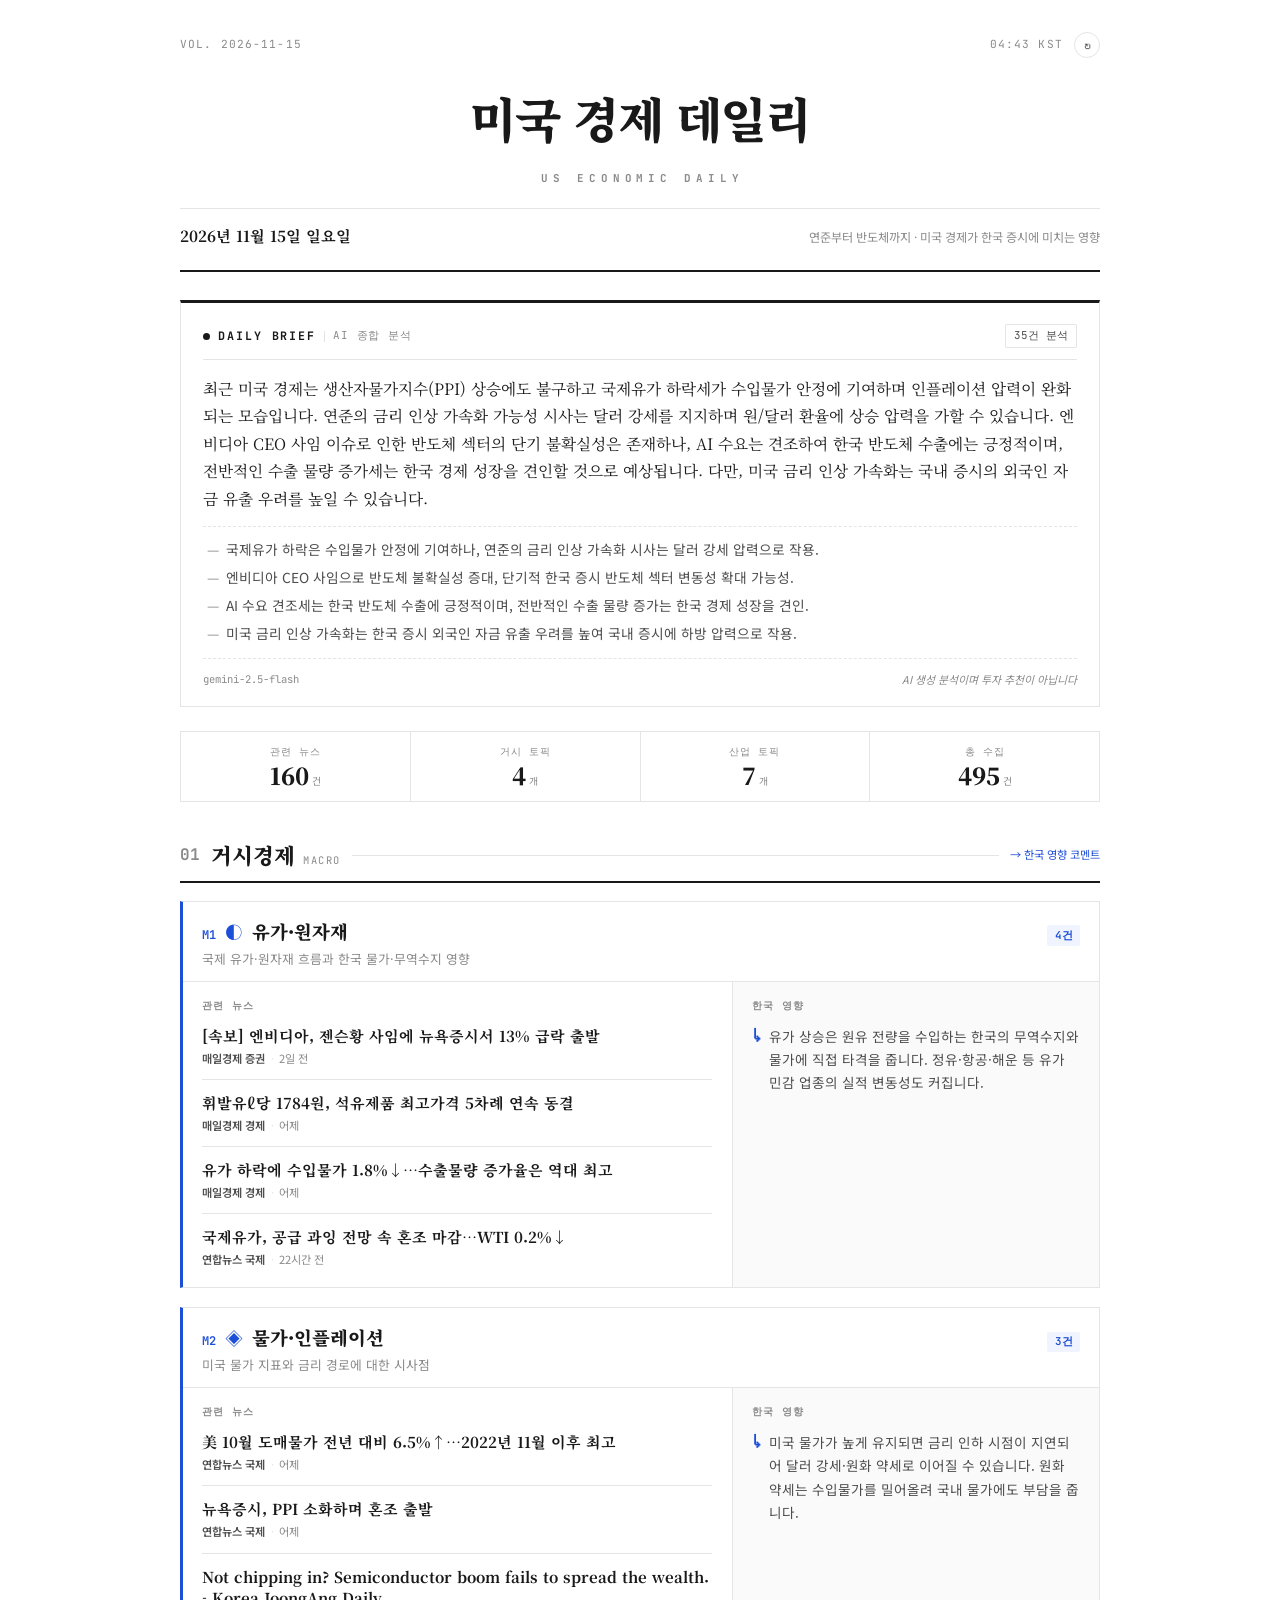
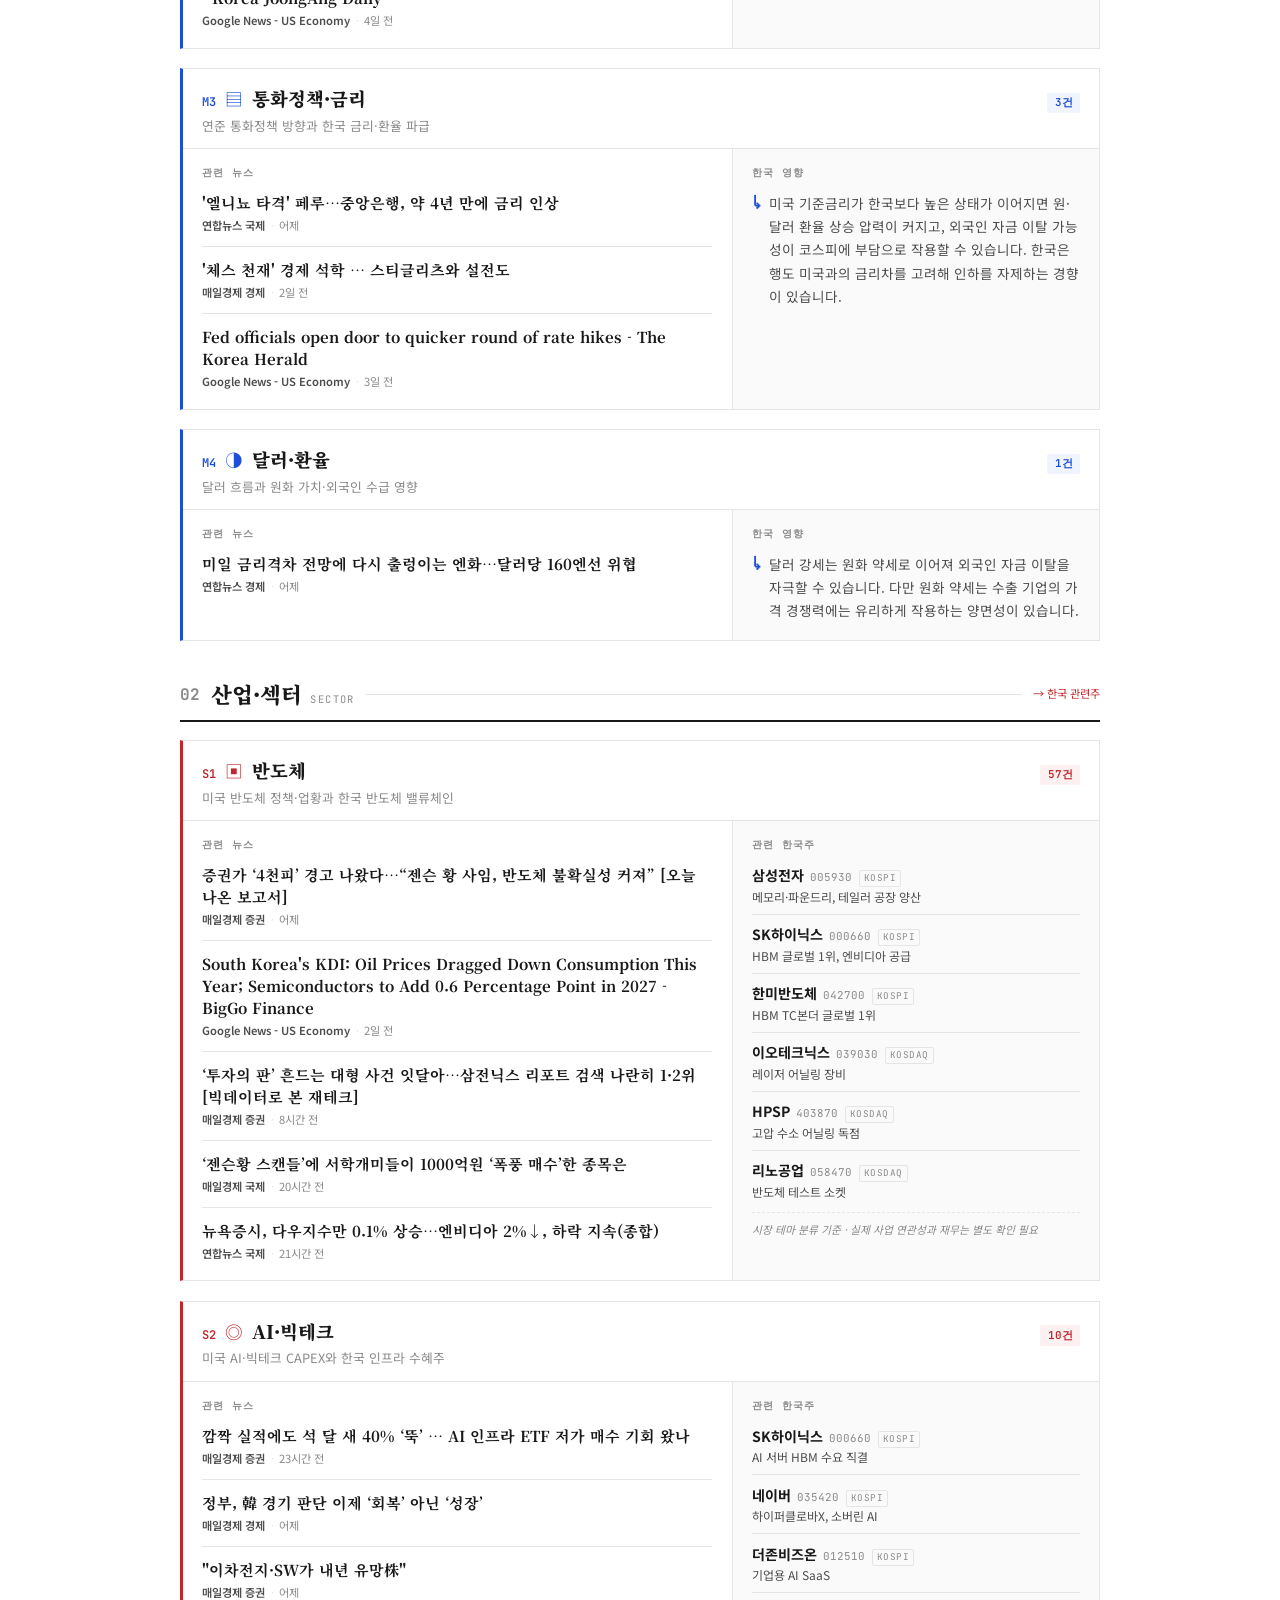
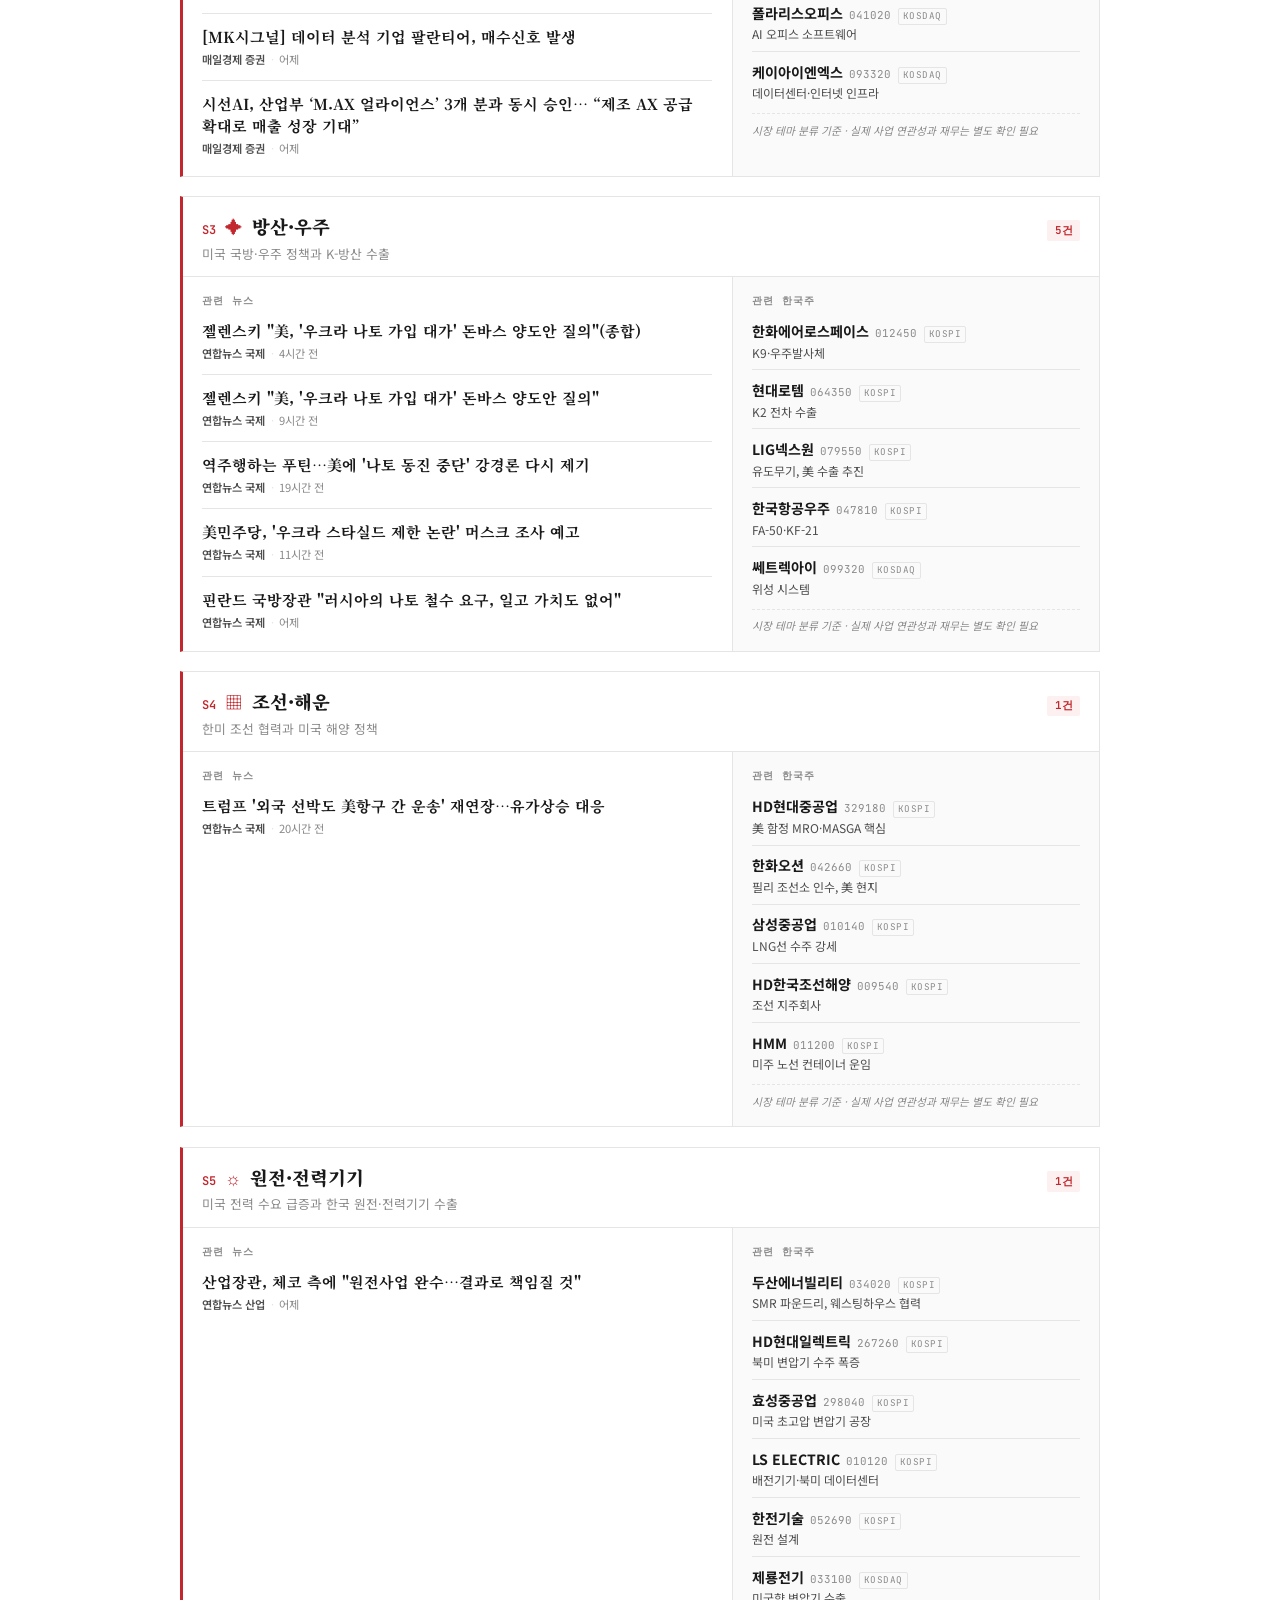
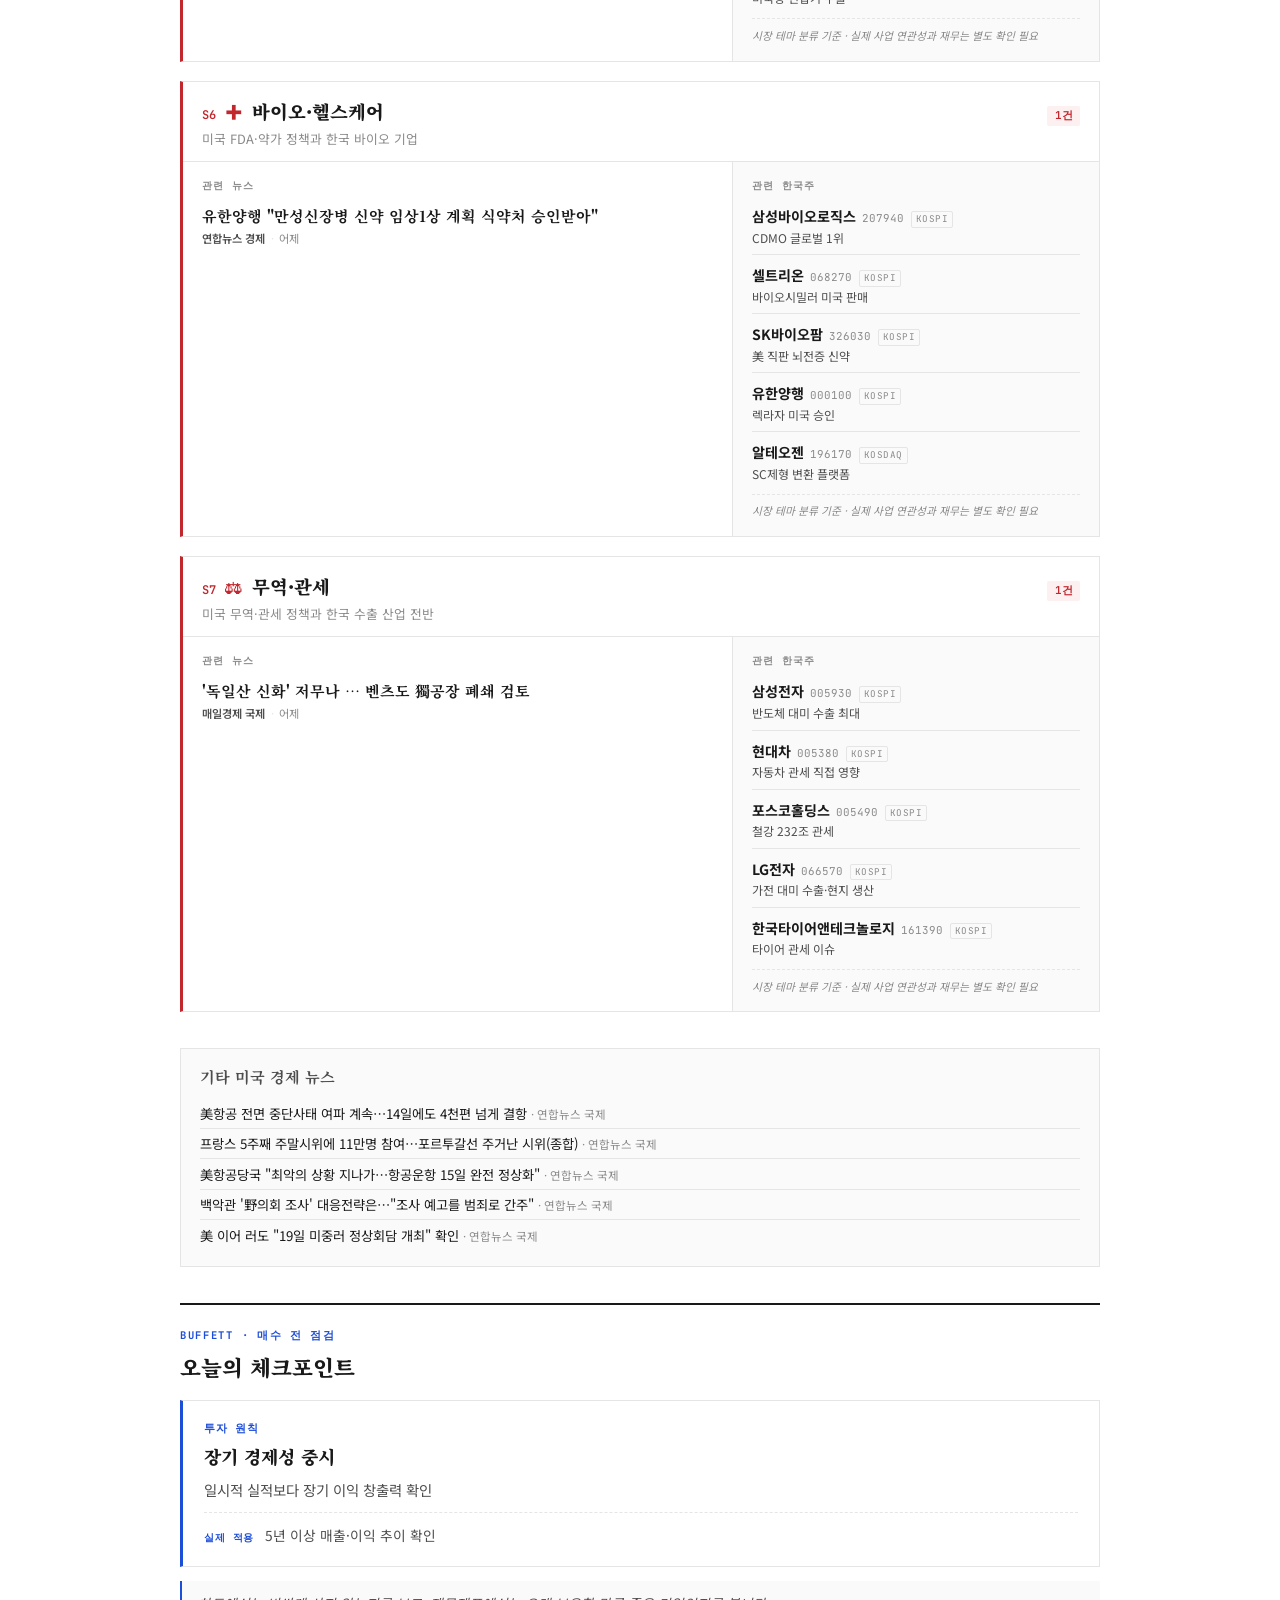
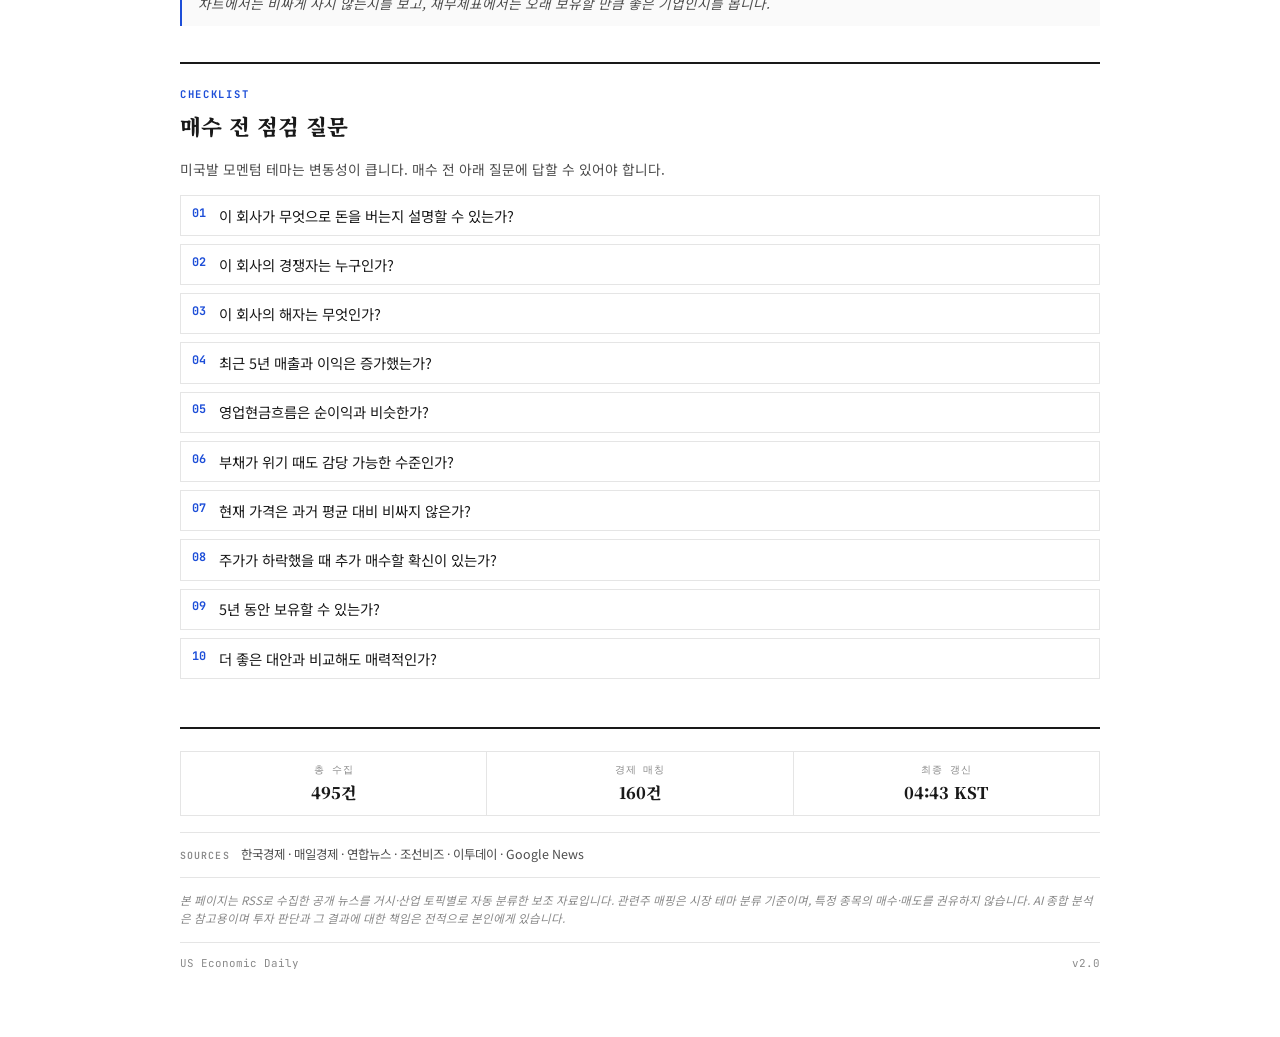
==== commit cdcfa00b: "deploy: scheduled build e8bfdeddaea6236692393511e2d0f321a8fe3e79" ====
--- a/index.html
+++ b/index.html
@@ -4,7 +4,7 @@
     <meta charset="UTF-8">
     <meta name="viewport" content="width=device-width, initial-scale=1.0, maximum-scale=5.0">
     <meta name="description" content="미국 거시경제와 산업 동향이 한국 증시에 미치는 영향을 자동으로 추적하는 도구">
-    <title>미국 경제 데일리 · 2026년 11월 7일 토요일</title>
+    <title>미국 경제 데일리 · 2026년 11월 15일 일요일</title>
     <link rel="preconnect" href="https://fonts.googleapis.com">
     <link rel="preconnect" href="https://fonts.gstatic.com" crossorigin>
     <link href="https://fonts.googleapis.com/css2?family=Noto+Serif+KR:wght@400;700;900&family=Noto+Sans+KR:wght@300;400;500;700&family=JetBrains+Mono:wght@400;600&display=swap" rel="stylesheet">
@@ -16,9 +16,9 @@
     <!-- 마스트헤드 -->
     <header class="masthead">
         <div class="masthead-top">
-            <span class="edition-no">VOL. 2026-11-07</span>
+            <span class="edition-no">VOL. 2026-11-15</span>
             <div class="meta-right">
-                <span class="time-label">17:23 KST</span>
+                <span class="time-label">04:43 KST</span>
                 <button class="refresh-btn" onclick="window.location.reload()" title="새로고침">↻</button>
             </div>
         </div>
@@ -27,7 +27,7 @@
             <span class="title-en">US ECONOMIC DAILY</span>
         </h1>
         <div class="masthead-bottom">
-            <div class="date-line">2026년 11월 7일 토요일</div>
+            <div class="date-line">2026년 11월 15일 일요일</div>
             <div class="tagline">연준부터 반도체까지 · 미국 경제가 한국 증시에 미치는 영향</div>
         </div>
     </header>
@@ -42,20 +42,20 @@
                 <span class="brief-divider"></span>
                 <span class="brief-subtitle">AI 종합 분석</span>
             </div>
-            <div class="brief-meta">39건 분석</div>
+            <div class="brief-meta">35건 분석</div>
         </div>
         <div class="brief-body">
-            <p class="brief-summary">미국 10월 고용의 &#39;깜짝 증가&#39;는 연준의 추가 금리 인상 가능성을 높여 한국 증시에 하방 압력으로 작용할 수 있습니다. AI 데이터센터 규제 우려로 인한 미국 기술주 급락은 한국 기술주에도 부정적 영향을 미쳤으며, 이는 코스피 폭락의 주요 원인 중 하나로 분석됩니다. 중동 정세 불안정으로 인한 국제유가 변동성은 한국 경제의 에너지 수입 비용에 영향을 미쳐 물가 상승 압력을 가중시킬 수 있습니다. 또한, 트럼프 전 대통령의 관세 정책 지속 의지는 글로벌 무역 환경의 불확실성을 높여 한국 수출 기업에 부담으로 작용할 가능성이 있습니다. 달러 강세 기조는 원/달러 환율 상승을 부추겨 외국인 투자자 이탈 및 국내 물가 상승에 영향을 미칠 수 있습니다.</p>
+            <p class="brief-summary">최근 미국 경제는 생산자물가지수(PPI) 상승에도 불구하고 국제유가 하락세가 수입물가 안정에 기여하며 인플레이션 압력이 완화되는 모습입니다. 연준의 금리 인상 가속화 가능성 시사는 달러 강세를 지지하며 원/달러 환율에 상승 압력을 가할 수 있습니다. 엔비디아 CEO 사임 이슈로 인한 반도체 섹터의 단기 불확실성은 존재하나, AI 수요는 견조하여 한국 반도체 수출에는 긍정적이며, 전반적인 수출 물량 증가세는 한국 경제 성장을 견인할 것으로 예상됩니다. 다만, 미국 금리 인상 가속화는 국내 증시의 외국인 자금 유출 우려를 높일 수 있습니다.</p>
             
             <ul class="brief-points">
                 
-                <li>美 고용 호조, 연준 추가 금리 인상 가능성 증대</li>
+                <li>국제유가 하락은 수입물가 안정에 기여하나, 연준의 금리 인상 가속화 시사는 달러 강세 압력으로 작용.</li>
                 
-                <li>美 AI 규제 우려, 한국 기술주 및 증시 하락 압력</li>
+                <li>엔비디아 CEO 사임으로 반도체 불확실성 증대, 단기적 한국 증시 반도체 섹터 변동성 확대 가능성.</li>
                 
-                <li>중동 정세 불안정, 국제유가 변동성 확대 및 한국 물가 영향</li>
+                <li>AI 수요 견조세는 한국 반도체 수출에 긍정적이며, 전반적인 수출 물량 증가는 한국 경제 성장을 견인.</li>
                 
-                <li>트럼프 관세 정책 지속 의지, 글로벌 무역 불확실성 증대</li>
+                <li>미국 금리 인상 가속화는 한국 증시 외국인 자금 유출 우려를 높여 국내 증시에 하방 압력으로 작용.</li>
                 
             </ul>
             
@@ -73,7 +73,7 @@
     <section class="summary-strip">
         <div class="summary-item">
             <div class="summary-label">관련 뉴스</div>
-            <div class="summary-value">152<span class="unit">건</span></div>
+            <div class="summary-value">160<span class="unit">건</span></div>
         </div>
         <div class="summary-item">
             <div class="summary-label">거시 토픽</div>
@@ -81,7 +81,7 @@
         </div>
         <div class="summary-item">
             <div class="summary-label">산업 토픽</div>
-            <div class="summary-value">5<span class="unit">개</span></div>
+            <div class="summary-value">7<span class="unit">개</span></div>
         </div>
         <div class="summary-item">
             <div class="summary-label">총 수집</div>
@@ -104,93 +104,6 @@
                 <header class="block-header">
                     <div class="block-title-row">
                         <span class="block-num">M1</span>
-                        <span class="block-icon">◉</span>
-                        <h3 class="block-title">고용·경기</h3>
-                        <span class="block-count">6건</span>
-                    </div>
-                    <p class="block-desc">미국 고용·성장 지표로 보는 경기 사이클</p>
-                </header>
-                <div class="block-body">
-                    <div class="news-column">
-                        <div class="column-label">관련 뉴스</div>
-                        <ul class="news-list">
-                            
-                            <li class="news-item">
-                                <a href="https://www.yna.co.kr/view/AKR20261106191452072" target="_blank" rel="noopener">
-                                    <span class="news-title">美 10월 고용 16만5천명 &#39;깜짝 증가&#39;…12월 금리인상 전망 강화(종합)</span>
-                                </a>
-                                <div class="news-meta">
-                                    <span class="news-source">연합뉴스 국제</span>
-                                    <span class="news-dot">·</span>
-                                    <span class="news-time">17시간 전</span>
-                                </div>
-                                
-                            </li>
-                            
-                            <li class="news-item">
-                                <a href="https://www.mk.co.kr/news/world/12201007" target="_blank" rel="noopener">
-                                    <span class="news-title">[속보] 美 10월 고용 16만5000명 ‘깜짝 증가’…실업률 4.1%로 하락</span>
-                                </a>
-                                <div class="news-meta">
-                                    <span class="news-source">매일경제 국제</span>
-                                    <span class="news-dot">·</span>
-                                    <span class="news-time">18시간 전</span>
-                                </div>
-                                
-                            </li>
-                            
-                            <li class="news-item">
-                                <a href="https://www.mk.co.kr/news/business/12200822" target="_blank" rel="noopener">
-                                    <span class="news-title">“데이터센터 멈춰라”…유럽 15개국 100여개 단체 반대 시위</span>
-                                </a>
-                                <div class="news-meta">
-                                    <span class="news-source">매일경제 국제</span>
-                                    <span class="news-dot">·</span>
-                                    <span class="news-time">21시간 전</span>
-                                </div>
-                                
-                            </li>
-                            
-                            <li class="news-item">
-                                <a href="https://www.yna.co.kr/view/AKR20261106191451072" target="_blank" rel="noopener">
-                                    <span class="news-title">[2보] 美 10월 고용 16만5천명 &#39;깜짝 증가&#39;…실업률은 4.1%로 하락</span>
-                                </a>
-                                <div class="news-meta">
-                                    <span class="news-source">연합뉴스 국제</span>
-                                    <span class="news-dot">·</span>
-                                    <span class="news-time">18시간 전</span>
-                                </div>
-                                
-                            </li>
-                            
-                            <li class="news-item">
-                                <a href="https://www.yna.co.kr/view/AKR20261106191400072" target="_blank" rel="noopener">
-                                    <span class="news-title">[1보] 美 10월 고용 16만5천명 &#39;깜짝 증가&#39;…실업률 4.1%로 하락</span>
-                                </a>
-                                <div class="news-meta">
-                                    <span class="news-source">연합뉴스 국제</span>
-                                    <span class="news-dot">·</span>
-                                    <span class="news-time">18시간 전</span>
-                                </div>
-                                
-                            </li>
-                            
-                        </ul>
-                    </div>
-                    <aside class="comment-column">
-                        <div class="column-label">한국 영향</div>
-                        <div class="kr-comment">
-                            <span class="comment-mark">↳</span>
-                            <p>미국 고용이 견조하면 연준의 금리 인하 명분이 약해져 긴축 기조가 길어질 수 있습니다. 반대로 경기 둔화 신호는 수출 의존도가 높은 한국 경제에 직접적 부담이 됩니다.</p>
-                        </div>
-                    </aside>
-                </div>
-            </article>
-            
-            <article class="topic-block macro-block" id="macro-2">
-                <header class="block-header">
-                    <div class="block-title-row">
-                        <span class="block-num">M2</span>
                         <span class="block-icon">◐</span>
                         <h3 class="block-title">유가·원자재</h3>
                         <span class="block-count">4건</span>
@@ -203,49 +116,49 @@
                         <ul class="news-list">
                             
                             <li class="news-item">
-                                <a href="https://www.mk.co.kr/news/world/12201446" target="_blank" rel="noopener">
-                                    <span class="news-title">美, 이란 호르무즈 또 때렸다···트럼프, 중간선거 참패 후 첫 군사행동</span>
-                                </a>
-                                <div class="news-meta">
-                                    <span class="news-source">매일경제 국제</span>
-                                    <span class="news-dot">·</span>
-                                    <span class="news-time">3시간 전</span>
-                                </div>
-                                
-                            </li>
-                            
-                            <li class="news-item">
-                                <a href="https://www.yna.co.kr/view/AKR20261106174951099" target="_blank" rel="noopener">
-                                    <span class="news-title">이란 &#34;호르무즈 해협서 유조선 2척 기뢰 충돌…美드론도 격추&#34;(종합)</span>
+                                <a href="https://www.mk.co.kr/news/stock/12207212" target="_blank" rel="noopener">
+                                    <span class="news-title">[속보] 엔비디아, 젠슨황 사임에 뉴욕증시서 13% 급락 출발</span>
+                                </a>
+                                <div class="news-meta">
+                                    <span class="news-source">매일경제 증권</span>
+                                    <span class="news-dot">·</span>
+                                    <span class="news-time">2일 전</span>
+                                </div>
+                                
+                            </li>
+                            
+                            <li class="news-item">
+                                <a href="https://www.mk.co.kr/news/economy/12208312" target="_blank" rel="noopener">
+                                    <span class="news-title">휘발유ℓ당 1784원, 석유제품 최고가격 5차례 연속 동결</span>
+                                </a>
+                                <div class="news-meta">
+                                    <span class="news-source">매일경제 경제</span>
+                                    <span class="news-dot">·</span>
+                                    <span class="news-time">어제</span>
+                                </div>
+                                
+                            </li>
+                            
+                            <li class="news-item">
+                                <a href="https://www.mk.co.kr/news/economy/12207612" target="_blank" rel="noopener">
+                                    <span class="news-title">유가 하락에 수입물가 1.8%↓…수출물량 증가율은 역대 최고</span>
+                                </a>
+                                <div class="news-meta">
+                                    <span class="news-source">매일경제 경제</span>
+                                    <span class="news-dot">·</span>
+                                    <span class="news-time">어제</span>
+                                </div>
+                                
+                            </li>
+                            
+                            <li class="news-item">
+                                <a href="https://www.yna.co.kr/view/AKR20261114008200072" target="_blank" rel="noopener">
+                                    <span class="news-title">국제유가, 공급 과잉 전망 속 혼조 마감…WTI 0.2%↓</span>
                                 </a>
                                 <div class="news-meta">
                                     <span class="news-source">연합뉴스 국제</span>
                                     <span class="news-dot">·</span>
-                                    <span class="news-time">15시간 전</span>
-                                </div>
-                                
-                            </li>
-                            
-                            <li class="news-item">
-                                <a href="https://www.yna.co.kr/view/AKR20261107013351009" target="_blank" rel="noopener">
-                                    <span class="news-title">美, 이란과 간접대화 중 또 호르무즈 제한공습…&#34;방공시설 무력화&#34;(종합)</span>
-                                </a>
-                                <div class="news-meta">
-                                    <span class="news-source">연합뉴스 국제</span>
-                                    <span class="news-dot">·</span>
-                                    <span class="news-time">4시간 전</span>
-                                </div>
-                                
-                            </li>
-                            
-                            <li class="news-item">
-                                <a href="https://www.yna.co.kr/view/AKR20261107006700072" target="_blank" rel="noopener">
-                                    <span class="news-title">국제유가, 중동 정세 주시 속 보합권 마감…WTI 0.34%↑</span>
-                                </a>
-                                <div class="news-meta">
-                                    <span class="news-source">연합뉴스 국제</span>
-                                    <span class="news-dot">·</span>
-                                    <span class="news-time">11시간 전</span>
+                                    <span class="news-time">22시간 전</span>
                                 </div>
                                 
                             </li>
@@ -262,6 +175,69 @@
                 </div>
             </article>
             
+            <article class="topic-block macro-block" id="macro-2">
+                <header class="block-header">
+                    <div class="block-title-row">
+                        <span class="block-num">M2</span>
+                        <span class="block-icon">◈</span>
+                        <h3 class="block-title">물가·인플레이션</h3>
+                        <span class="block-count">3건</span>
+                    </div>
+                    <p class="block-desc">미국 물가 지표와 금리 경로에 대한 시사점</p>
+                </header>
+                <div class="block-body">
+                    <div class="news-column">
+                        <div class="column-label">관련 뉴스</div>
+                        <ul class="news-list">
+                            
+                            <li class="news-item">
+                                <a href="https://www.yna.co.kr/view/AKR20261113181300072" target="_blank" rel="noopener">
+                                    <span class="news-title">美 10월 도매물가 전년 대비 6.5%↑…2022년 11월 이후 최고</span>
+                                </a>
+                                <div class="news-meta">
+                                    <span class="news-source">연합뉴스 국제</span>
+                                    <span class="news-dot">·</span>
+                                    <span class="news-time">어제</span>
+                                </div>
+                                
+                            </li>
+                            
+                            <li class="news-item">
+                                <a href="https://www.yna.co.kr/view/AKR20261114000400009" target="_blank" rel="noopener">
+                                    <span class="news-title">뉴욕증시, PPI 소화하며 혼조 출발</span>
+                                </a>
+                                <div class="news-meta">
+                                    <span class="news-source">연합뉴스 국제</span>
+                                    <span class="news-dot">·</span>
+                                    <span class="news-time">어제</span>
+                                </div>
+                                
+                            </li>
+                            
+                            <li class="news-item">
+                                <a href="https://news.google.com/rss/articles/[base64]?oc=5" target="_blank" rel="noopener">
+                                    <span class="news-title">Not chipping in? Semiconductor boom fails to spread the wealth. - Korea JoongAng Daily</span>
+                                </a>
+                                <div class="news-meta">
+                                    <span class="news-source">Google News - US Economy</span>
+                                    <span class="news-dot">·</span>
+                                    <span class="news-time">4일 전</span>
+                                </div>
+                                
+                            </li>
+                            
+                        </ul>
+                    </div>
+                    <aside class="comment-column">
+                        <div class="column-label">한국 영향</div>
+                        <div class="kr-comment">
+                            <span class="comment-mark">↳</span>
+                            <p>미국 물가가 높게 유지되면 금리 인하 시점이 지연되어 달러 강세·원화 약세로 이어질 수 있습니다. 원화 약세는 수입물가를 밀어올려 국내 물가에도 부담을 줍니다.</p>
+                        </div>
+                    </aside>
+                </div>
+            </article>
+            
             <article class="topic-block macro-block" id="macro-3">
                 <header class="block-header">
                     <div class="block-title-row">
@@ -278,37 +254,37 @@
                         <ul class="news-list">
                             
                             <li class="news-item">
-                                <a href="https://www.mk.co.kr/news/world/12200648" target="_blank" rel="noopener">
-                                    <span class="news-title">연준 매파 &#34;고용 탄탄&#34; … 美 추가 금리인상 불씨</span>
-                                </a>
-                                <div class="news-meta">
-                                    <span class="news-source">매일경제 국제</span>
-                                    <span class="news-dot">·</span>
-                                    <span class="news-time">어제</span>
-                                </div>
-                                
-                            </li>
-                            
-                            <li class="news-item">
-                                <a href="https://news.google.com/rss/articles/CBMijwFBVV95cUxPZkVEVWMzekhqeGp2SFVMQjVGVDhoYkYxM0FVNkg2VndHSDFyczhaV0RjWTZDaDNTSHBDdE8yY2dtUFRZRzFkUkpnbjlNU1ViYjlUbzIybjhjaUFQVmw2WUd6TlEtQkxjdFlwQXJBSWhUZmRES3dUc3lGa24tWkdGYjlWcU81dHZNVEJWUjJUTQ?oc=5" target="_blank" rel="noopener">
-                                    <span class="news-title">North Koreans fed up with folk remedies as colds spread - 데일리NK</span>
+                                <a href="https://www.yna.co.kr/view/AKR20261114001500087" target="_blank" rel="noopener">
+                                    <span class="news-title">&#39;엘니뇨 타격&#39; 페루…중앙은행, 약 4년 만에 금리 인상</span>
+                                </a>
+                                <div class="news-meta">
+                                    <span class="news-source">연합뉴스 국제</span>
+                                    <span class="news-dot">·</span>
+                                    <span class="news-time">어제</span>
+                                </div>
+                                
+                            </li>
+                            
+                            <li class="news-item">
+                                <a href="https://www.mk.co.kr/news/economy/12206700" target="_blank" rel="noopener">
+                                    <span class="news-title">&#39;체스 천재&#39; 경제 석학 … 스티글리츠와 설전도</span>
+                                </a>
+                                <div class="news-meta">
+                                    <span class="news-source">매일경제 경제</span>
+                                    <span class="news-dot">·</span>
+                                    <span class="news-time">2일 전</span>
+                                </div>
+                                
+                            </li>
+                            
+                            <li class="news-item">
+                                <a href="https://news.google.com/rss/articles/CBMiV0FVX3lxTE11UHc1cTF2RzlXQmJUQzM4ZDhUWHRlYmpUYlZldkdjUnpQcWZ2TjhGVjJmMVo0TlRGNThfYmt3bUFjOVY1Qy01NTFIeWRLbWNhckhpZFg1cw?oc=5" target="_blank" rel="noopener">
+                                    <span class="news-title">Fed officials open door to quicker round of rate hikes - The Korea Herald</span>
                                 </a>
                                 <div class="news-meta">
                                     <span class="news-source">Google News - US Economy</span>
                                     <span class="news-dot">·</span>
-                                    <span class="news-time">20시간 전</span>
-                                </div>
-                                
-                            </li>
-                            
-                            <li class="news-item">
-                                <a href="https://www.yna.co.kr/view/AKR20261106085700030" target="_blank" rel="noopener">
-                                    <span class="news-title">유한킴벌리, &#39;마이베이비 탑투토워시&#39; 출시…저자극 테스트 완료</span>
-                                </a>
-                                <div class="news-meta">
-                                    <span class="news-source">연합뉴스 경제</span>
-                                    <span class="news-dot">·</span>
-                                    <span class="news-time">어제</span>
+                                    <span class="news-time">3일 전</span>
                                 </div>
                                 
                             </li>
@@ -341,11 +317,11 @@
                         <ul class="news-list">
                             
                             <li class="news-item">
-                                <a href="https://www.mk.co.kr/news/stock/12200434" target="_blank" rel="noopener">
-                                    <span class="news-title">IBK투자증권, 달러·엔화 투자 문 넓힌다…외화 신탁 3종 출시</span>
-                                </a>
-                                <div class="news-meta">
-                                    <span class="news-source">매일경제 증권</span>
+                                <a href="https://www.yna.co.kr/view/AKR20261113089700073" target="_blank" rel="noopener">
+                                    <span class="news-title">미일 금리격차 전망에 다시 출렁이는 엔화…달러당 160엔선 위협</span>
+                                </a>
+                                <div class="news-meta">
+                                    <span class="news-source">연합뉴스 경제</span>
                                     <span class="news-dot">·</span>
                                     <span class="news-time">어제</span>
                                 </div>
@@ -383,9 +359,152 @@
                 <header class="block-header">
                     <div class="block-title-row">
                         <span class="block-num">S1</span>
+                        <span class="block-icon">▣</span>
+                        <h3 class="block-title">반도체</h3>
+                        <span class="block-count">57건</span>
+                    </div>
+                    <p class="block-desc">미국 반도체 정책·업황과 한국 반도체 밸류체인</p>
+                </header>
+                <div class="block-body">
+                    <div class="news-column">
+                        <div class="column-label">관련 뉴스</div>
+                        <ul class="news-list">
+                            
+                            <li class="news-item">
+                                <a href="https://www.mk.co.kr/news/stock/12207628" target="_blank" rel="noopener">
+                                    <span class="news-title">증권가 ‘4천피’ 경고 나왔다…“젠슨 황 사임, 반도체 불확실성 커져” [오늘 나온 보고서]</span>
+                                </a>
+                                <div class="news-meta">
+                                    <span class="news-source">매일경제 증권</span>
+                                    <span class="news-dot">·</span>
+                                    <span class="news-time">어제</span>
+                                </div>
+                                
+                            </li>
+                            
+                            <li class="news-item">
+                                <a href="https://news.google.com/rss/articles/CBMidkFVX3lxTFBnM1V2TFRsd3UteXNuUmNEanExSTlESnlINDI0bElIQ0RqaEl2dllwUGROQUloYjhMSE53ejgzUEZaWmFsdFJpT0hQTElsaTl1eklJZU9XanB1ZnNLZUZMa2l5a2FVaUJKNDNucFcxSnBDQ3RZYWc?oc=5" target="_blank" rel="noopener">
+                                    <span class="news-title">South Korea&#39;s KDI: Oil Prices Dragged Down Consumption This Year; Semiconductors to Add 0.6 Percentage Point in 2027 - BigGo Finance</span>
+                                </a>
+                                <div class="news-meta">
+                                    <span class="news-source">Google News - US Economy</span>
+                                    <span class="news-dot">·</span>
+                                    <span class="news-time">2일 전</span>
+                                </div>
+                                
+                            </li>
+                            
+                            <li class="news-item">
+                                <a href="https://www.mk.co.kr/news/stock/12208998" target="_blank" rel="noopener">
+                                    <span class="news-title">‘투자의 판’ 흔드는 대형 사건 잇달아…삼전닉스 리포트 검색 나란히 1·2위 [빅데이터로 본 재테크]</span>
+                                </a>
+                                <div class="news-meta">
+                                    <span class="news-source">매일경제 증권</span>
+                                    <span class="news-dot">·</span>
+                                    <span class="news-time">8시간 전</span>
+                                </div>
+                                
+                            </li>
+                            
+                            <li class="news-item">
+                                <a href="https://www.mk.co.kr/news/stock/12208780" target="_blank" rel="noopener">
+                                    <span class="news-title">‘젠슨황 스캔들’에 서학개미들이 1000억원 ‘폭풍 매수’한 종목은</span>
+                                </a>
+                                <div class="news-meta">
+                                    <span class="news-source">매일경제 국제</span>
+                                    <span class="news-dot">·</span>
+                                    <span class="news-time">20시간 전</span>
+                                </div>
+                                
+                            </li>
+                            
+                            <li class="news-item">
+                                <a href="https://www.yna.co.kr/view/AKR20261114009551072" target="_blank" rel="noopener">
+                                    <span class="news-title">뉴욕증시, 다우지수만 0.1% 상승…엔비디아 2%↓, 하락 지속(종합)</span>
+                                </a>
+                                <div class="news-meta">
+                                    <span class="news-source">연합뉴스 국제</span>
+                                    <span class="news-dot">·</span>
+                                    <span class="news-time">21시간 전</span>
+                                </div>
+                                
+                            </li>
+                            
+                        </ul>
+                    </div>
+                    
+                    <aside class="stocks-column">
+                        <div class="column-label">관련 한국주</div>
+                        <ul class="stocks-list">
+                            
+                            <li class="stock-row">
+                                <div class="stock-head">
+                                    <span class="stock-name">삼성전자</span>
+                                    <span class="stock-code">005930</span>
+                                    <span class="stock-market">KOSPI</span>
+                                </div>
+                                <div class="stock-note">메모리·파운드리, 테일러 공장 양산</div>
+                            </li>
+                            
+                            <li class="stock-row">
+                                <div class="stock-head">
+                                    <span class="stock-name">SK하이닉스</span>
+                                    <span class="stock-code">000660</span>
+                                    <span class="stock-market">KOSPI</span>
+                                </div>
+                                <div class="stock-note">HBM 글로벌 1위, 엔비디아 공급</div>
+                            </li>
+                            
+                            <li class="stock-row">
+                                <div class="stock-head">
+                                    <span class="stock-name">한미반도체</span>
+                                    <span class="stock-code">042700</span>
+                                    <span class="stock-market">KOSPI</span>
+                                </div>
+                                <div class="stock-note">HBM TC본더 글로벌 1위</div>
+                            </li>
+                            
+                            <li class="stock-row">
+                                <div class="stock-head">
+                                    <span class="stock-name">이오테크닉스</span>
+                                    <span class="stock-code">039030</span>
+                                    <span class="stock-market">KOSDAQ</span>
+                                </div>
+                                <div class="stock-note">레이저 어닐링 장비</div>
+                            </li>
+                            
+                            <li class="stock-row">
+                                <div class="stock-head">
+                                    <span class="stock-name">HPSP</span>
+                                    <span class="stock-code">403870</span>
+                                    <span class="stock-market">KOSDAQ</span>
+                                </div>
+                                <div class="stock-note">고압 수소 어닐링 독점</div>
+                            </li>
+                            
+                            <li class="stock-row">
+                                <div class="stock-head">
+                                    <span class="stock-name">리노공업</span>
+                                    <span class="stock-code">058470</span>
+                                    <span class="stock-market">KOSDAQ</span>
+                                </div>
+                                <div class="stock-note">반도체 테스트 소켓</div>
+                            </li>
+                            
+                        </ul>
+                        <p class="stocks-disclaimer">시장 테마 분류 기준 · 실제 사업 연관성과 재무는 별도 확인 필요</p>
+                    </aside>
+                    
+                </div>
+            </article>
+            
+            <article class="topic-block sector-block" id="sector-2">
+                <header class="block-header">
+                    <div class="block-title-row">
+                        <span class="block-num">S2</span>
                         <span class="block-icon">◎</span>
                         <h3 class="block-title">AI·빅테크</h3>
-                        <span class="block-count">35건</span>
+                        <span class="block-count">10건</span>
                     </div>
                     <p class="block-desc">미국 AI·빅테크 CAPEX와 한국 인프라 수혜주</p>
                 </header>
@@ -395,32 +514,32 @@
                         <ul class="news-list">
                             
                             <li class="news-item">
-                                <a href="https://www.mk.co.kr/news/stock/12200375" target="_blank" rel="noopener">
-                                    <span class="news-title">“코스피 폭락, 이제 시작일까 두렵다”…5000선 붕괴에 개미 아우성</span>
+                                <a href="https://www.mk.co.kr/news/stock/12208142" target="_blank" rel="noopener">
+                                    <span class="news-title">깜짝 실적에도 석 달 새 40% ‘뚝’ … AI 인프라 ETF 저가 매수 기회 왔나</span>
                                 </a>
                                 <div class="news-meta">
                                     <span class="news-source">매일경제 증권</span>
                                     <span class="news-dot">·</span>
-                                    <span class="news-time">어제</span>
-                                </div>
-                                
-                            </li>
-                            
-                            <li class="news-item">
-                                <a href="https://www.yna.co.kr/view/AKR20261107008551072" target="_blank" rel="noopener">
-                                    <span class="news-title">뉴욕증시, AI 기술주 폭락 후 저가 매수세…나스닥 1.1%↑(종합)</span>
-                                </a>
-                                <div class="news-meta">
-                                    <span class="news-source">연합뉴스 국제</span>
-                                    <span class="news-dot">·</span>
-                                    <span class="news-time">10시간 전</span>
-                                </div>
-                                
-                            </li>
-                            
-                            <li class="news-item">
-                                <a href="https://www.mk.co.kr/news/stock/12200494" target="_blank" rel="noopener">
-                                    <span class="news-title">[속보] ‘검은 금요일’ 코스피, 6% 급락…장중 ‘5천피’ 무너졌다 간신히 사수</span>
+                                    <span class="news-time">23시간 전</span>
+                                </div>
+                                
+                            </li>
+                            
+                            <li class="news-item">
+                                <a href="https://www.mk.co.kr/news/economy/12208048" target="_blank" rel="noopener">
+                                    <span class="news-title">정부, 韓 경기 판단 이제 ‘회복’ 아닌 ‘성장’</span>
+                                </a>
+                                <div class="news-meta">
+                                    <span class="news-source">매일경제 경제</span>
+                                    <span class="news-dot">·</span>
+                                    <span class="news-time">어제</span>
+                                </div>
+                                
+                            </li>
+                            
+                            <li class="news-item">
+                                <a href="https://www.mk.co.kr/news/stock/12208258" target="_blank" rel="noopener">
+                                    <span class="news-title">&#34;이차전지·SW가 내년 유망株&#34;</span>
                                 </a>
                                 <div class="news-meta">
                                     <span class="news-source">매일경제 증권</span>
@@ -431,25 +550,25 @@
                             </li>
                             
                             <li class="news-item">
-                                <a href="https://www.mk.co.kr/news/stock/12200729" target="_blank" rel="noopener">
-                                    <span class="news-title">“나 떨고 있니”…월가 ‘공포지수’ 8개월 만에 최고</span>
-                                </a>
-                                <div class="news-meta">
-                                    <span class="news-source">매일경제 국제</span>
-                                    <span class="news-dot">·</span>
-                                    <span class="news-time">23시간 전</span>
-                                </div>
-                                
-                            </li>
-                            
-                            <li class="news-item">
-                                <a href="https://www.mk.co.kr/news/stock/12200705" target="_blank" rel="noopener">
-                                    <span class="news-title">개장 3분만에 멈춰선 코스피 … 9·11 버금가는 충격</span>
+                                <a href="https://www.mk.co.kr/news/stock/12207770" target="_blank" rel="noopener">
+                                    <span class="news-title">[MK시그널] 데이터 분석 기업 팔란티어, 매수신호 발생</span>
                                 </a>
                                 <div class="news-meta">
                                     <span class="news-source">매일경제 증권</span>
                                     <span class="news-dot">·</span>
-                                    <span class="news-time">23시간 전</span>
+                                    <span class="news-time">어제</span>
+                                </div>
+                                
+                            </li>
+                            
+                            <li class="news-item">
+                                <a href="https://www.mk.co.kr/news/stock/12207624" target="_blank" rel="noopener">
+                                    <span class="news-title">시선AI, 산업부 ‘M.AX 얼라이언스’ 3개 분과 동시 승인… “제조 AX 공급 확대로 매출 성장 기대”</span>
+                                </a>
+                                <div class="news-meta">
+                                    <span class="news-source">매일경제 증권</span>
+                                    <span class="news-dot">·</span>
+                                    <span class="news-time">어제</span>
                                 </div>
                                 
                             </li>
@@ -513,15 +632,15 @@
                 </div>
             </article>
             
-            <article class="topic-block sector-block" id="sector-2">
+            <article class="topic-block sector-block" id="sector-3">
                 <header class="block-header">
                     <div class="block-title-row">
-                        <span class="block-num">S2</span>
-                        <span class="block-icon">▣</span>
-                        <h3 class="block-title">반도체</h3>
-                        <span class="block-count">14건</span>
-                    </div>
-                    <p class="block-desc">미국 반도체 정책·업황과 한국 반도체 밸류체인</p>
+                        <span class="block-num">S3</span>
+                        <span class="block-icon">✦</span>
+                        <h3 class="block-title">방산·우주</h3>
+                        <span class="block-count">5건</span>
+                    </div>
+                    <p class="block-desc">미국 국방·우주 정책과 K-방산 수출</p>
                 </header>
                 <div class="block-body">
                     <div class="news-column">
@@ -529,59 +648,59 @@
                         <ul class="news-list">
                             
                             <li class="news-item">
-                                <a href="https://www.mk.co.kr/news/stock/12201389" target="_blank" rel="noopener">
-                                    <span class="news-title">서학개미, 국장 나락가자 미국 주식 5일만에 3조 샀다</span>
-                                </a>
-                                <div class="news-meta">
-                                    <span class="news-source">매일경제 증권</span>
-                                    <span class="news-dot">·</span>
-                                    <span class="news-time">7시간 전</span>
-                                </div>
-                                
-                            </li>
-                            
-                            <li class="news-item">
-                                <a href="https://www.mk.co.kr/news/economy/12198735" target="_blank" rel="noopener">
-                                    <span class="news-title">9월 경상흑자 첫 600억弗 돌파 … 여행수지는 적자늪</span>
-                                </a>
-                                <div class="news-meta">
-                                    <span class="news-source">매일경제 경제</span>
-                                    <span class="news-dot">·</span>
-                                    <span class="news-time">어제</span>
-                                </div>
-                                
-                            </li>
-                            
-                            <li class="news-item">
-                                <a href="https://www.yna.co.kr/view/AKR20261106142600704" target="_blank" rel="noopener">
-                                    <span class="news-title">[쇼츠] 흔적도 없이 사라진 엔비디아칩…154억원어치 트럭째 증발</span>
+                                <a href="https://www.yna.co.kr/view/AKR20261114045251109" target="_blank" rel="noopener">
+                                    <span class="news-title">젤렌스키 &#34;美, &#39;우크라 나토 가입 대가&#39; 돈바스 양도안 질의&#34;(종합)</span>
                                 </a>
                                 <div class="news-meta">
                                     <span class="news-source">연합뉴스 국제</span>
                                     <span class="news-dot">·</span>
-                                    <span class="news-time">어제</span>
-                                </div>
-                                
-                            </li>
-                            
-                            <li class="news-item">
-                                <a href="https://www.yna.co.kr/view/AKR20261106138600704" target="_blank" rel="noopener">
-                                    <span class="news-title">[영상] 154억원어치 &#39;엔비디아 칩&#39; 실은 트럭 실종…절도단 소행 무게</span>
+                                    <span class="news-time">4시간 전</span>
+                                </div>
+                                
+                            </li>
+                            
+                            <li class="news-item">
+                                <a href="https://www.yna.co.kr/view/AKR20261114045200109" target="_blank" rel="noopener">
+                                    <span class="news-title">젤렌스키 &#34;美, &#39;우크라 나토 가입 대가&#39; 돈바스 양도안 질의&#34;</span>
                                 </a>
                                 <div class="news-meta">
                                     <span class="news-source">연합뉴스 국제</span>
                                     <span class="news-dot">·</span>
-                                    <span class="news-time">어제</span>
-                                </div>
-                                
-                            </li>
-                            
-                            <li class="news-item">
-                                <a href="https://www.yna.co.kr/view/AKR20261106136800017" target="_blank" rel="noopener">
-                                    <span class="news-title">엔비디아, 네이버에 1조3천412억원 납입 완료…지분 4.13% 확보</span>
-                                </a>
-                                <div class="news-meta">
-                                    <span class="news-source">연합뉴스 산업</span>
+                                    <span class="news-time">9시간 전</span>
+                                </div>
+                                
+                            </li>
+                            
+                            <li class="news-item">
+                                <a href="https://www.yna.co.kr/view/AKR20261114021100009" target="_blank" rel="noopener">
+                                    <span class="news-title">역주행하는 푸틴…美에 &#39;나토 동진 중단&#39; 강경론 다시 제기</span>
+                                </a>
+                                <div class="news-meta">
+                                    <span class="news-source">연합뉴스 국제</span>
+                                    <span class="news-dot">·</span>
+                                    <span class="news-time">19시간 전</span>
+                                </div>
+                                
+                            </li>
+                            
+                            <li class="news-item">
+                                <a href="https://www.yna.co.kr/view/AKR20261114041000009" target="_blank" rel="noopener">
+                                    <span class="news-title">美민주당, &#39;우크라 스타실드 제한 논란&#39; 머스크 조사 예고</span>
+                                </a>
+                                <div class="news-meta">
+                                    <span class="news-source">연합뉴스 국제</span>
+                                    <span class="news-dot">·</span>
+                                    <span class="news-time">11시간 전</span>
+                                </div>
+                                
+                            </li>
+                            
+                            <li class="news-item">
+                                <a href="https://www.yna.co.kr/view/AKR20261114001300098" target="_blank" rel="noopener">
+                                    <span class="news-title">핀란드 국방장관 &#34;러시아의 나토 철수 요구, 일고 가치도 없어&#34;</span>
+                                </a>
+                                <div class="news-meta">
+                                    <span class="news-source">연합뉴스 국제</span>
                                     <span class="news-dot">·</span>
                                     <span class="news-time">어제</span>
                                 </div>
@@ -597,56 +716,47 @@
                             
                             <li class="stock-row">
                                 <div class="stock-head">
-                                    <span class="stock-name">삼성전자</span>
-                                    <span class="stock-code">005930</span>
-                                    <span class="stock-market">KOSPI</span>
-                                </div>
-                                <div class="stock-note">메모리·파운드리, 테일러 공장 양산</div>
-                            </li>
-                            
-                            <li class="stock-row">
-                                <div class="stock-head">
-                                    <span class="stock-name">SK하이닉스</span>
-                                    <span class="stock-code">000660</span>
-                                    <span class="stock-market">KOSPI</span>
-                                </div>
-                                <div class="stock-note">HBM 글로벌 1위, 엔비디아 공급</div>
-                            </li>
-                            
-                            <li class="stock-row">
-                                <div class="stock-head">
-                                    <span class="stock-name">한미반도체</span>
-                                    <span class="stock-code">042700</span>
-                                    <span class="stock-market">KOSPI</span>
-                                </div>
-                                <div class="stock-note">HBM TC본더 글로벌 1위</div>
-                            </li>
-                            
-                            <li class="stock-row">
-                                <div class="stock-head">
-                                    <span class="stock-name">이오테크닉스</span>
-                                    <span class="stock-code">039030</span>
+                                    <span class="stock-name">한화에어로스페이스</span>
+                                    <span class="stock-code">012450</span>
+                                    <span class="stock-market">KOSPI</span>
+                                </div>
+                                <div class="stock-note">K9·우주발사체</div>
+                            </li>
+                            
+                            <li class="stock-row">
+                                <div class="stock-head">
+                                    <span class="stock-name">현대로템</span>
+                                    <span class="stock-code">064350</span>
+                                    <span class="stock-market">KOSPI</span>
+                                </div>
+                                <div class="stock-note">K2 전차 수출</div>
+                            </li>
+                            
+                            <li class="stock-row">
+                                <div class="stock-head">
+                                    <span class="stock-name">LIG넥스원</span>
+                                    <span class="stock-code">079550</span>
+                                    <span class="stock-market">KOSPI</span>
+                                </div>
+                                <div class="stock-note">유도무기, 美 수출 추진</div>
+                            </li>
+                            
+                            <li class="stock-row">
+                                <div class="stock-head">
+                                    <span class="stock-name">한국항공우주</span>
+                                    <span class="stock-code">047810</span>
+                                    <span class="stock-market">KOSPI</span>
+                                </div>
+                                <div class="stock-note">FA-50·KF-21</div>
+                            </li>
+                            
+                            <li class="stock-row">
+                                <div class="stock-head">
+                                    <span class="stock-name">쎄트렉아이</span>
+                                    <span class="stock-code">099320</span>
                                     <span class="stock-market">KOSDAQ</span>
                                 </div>
-                                <div class="stock-note">레이저 어닐링 장비</div>
-                            </li>
-                            
-                            <li class="stock-row">
-                                <div class="stock-head">
-                                    <span class="stock-name">HPSP</span>
-                                    <span class="stock-code">403870</span>
-                                    <span class="stock-market">KOSDAQ</span>
-                                </div>
-                                <div class="stock-note">고압 수소 어닐링 독점</div>
-                            </li>
-                            
-                            <li class="stock-row">
-                                <div class="stock-head">
-                                    <span class="stock-name">리노공업</span>
-                                    <span class="stock-code">058470</span>
-                                    <span class="stock-market">KOSDAQ</span>
-                                </div>
-                                <div class="stock-note">반도체 테스트 소켓</div>
+                                <div class="stock-note">위성 시스템</div>
                             </li>
                             
                         </ul>
@@ -656,13 +766,280 @@
                 </div>
             </article>
             
-            <article class="topic-block sector-block" id="sector-3">
+            <article class="topic-block sector-block" id="sector-4">
                 <header class="block-header">
                     <div class="block-title-row">
-                        <span class="block-num">S3</span>
+                        <span class="block-num">S4</span>
+                        <span class="block-icon">▦</span>
+                        <h3 class="block-title">조선·해운</h3>
+                        <span class="block-count">1건</span>
+                    </div>
+                    <p class="block-desc">한미 조선 협력과 미국 해양 정책</p>
+                </header>
+                <div class="block-body">
+                    <div class="news-column">
+                        <div class="column-label">관련 뉴스</div>
+                        <ul class="news-list">
+                            
+                            <li class="news-item">
+                                <a href="https://www.yna.co.kr/view/AKR20261114014100009" target="_blank" rel="noopener">
+                                    <span class="news-title">트럼프 &#39;외국 선박도 美항구 간 운송&#39; 재연장…유가상승 대응</span>
+                                </a>
+                                <div class="news-meta">
+                                    <span class="news-source">연합뉴스 국제</span>
+                                    <span class="news-dot">·</span>
+                                    <span class="news-time">20시간 전</span>
+                                </div>
+                                
+                            </li>
+                            
+                        </ul>
+                    </div>
+                    
+                    <aside class="stocks-column">
+                        <div class="column-label">관련 한국주</div>
+                        <ul class="stocks-list">
+                            
+                            <li class="stock-row">
+                                <div class="stock-head">
+                                    <span class="stock-name">HD현대중공업</span>
+                                    <span class="stock-code">329180</span>
+                                    <span class="stock-market">KOSPI</span>
+                                </div>
+                                <div class="stock-note">美 함정 MRO·MASGA 핵심</div>
+                            </li>
+                            
+                            <li class="stock-row">
+                                <div class="stock-head">
+                                    <span class="stock-name">한화오션</span>
+                                    <span class="stock-code">042660</span>
+                                    <span class="stock-market">KOSPI</span>
+                                </div>
+                                <div class="stock-note">필리 조선소 인수, 美 현지</div>
+                            </li>
+                            
+                            <li class="stock-row">
+                                <div class="stock-head">
+                                    <span class="stock-name">삼성중공업</span>
+                                    <span class="stock-code">010140</span>
+                                    <span class="stock-market">KOSPI</span>
+                                </div>
+                                <div class="stock-note">LNG선 수주 강세</div>
+                            </li>
+                            
+                            <li class="stock-row">
+                                <div class="stock-head">
+                                    <span class="stock-name">HD한국조선해양</span>
+                                    <span class="stock-code">009540</span>
+                                    <span class="stock-market">KOSPI</span>
+                                </div>
+                                <div class="stock-note">조선 지주회사</div>
+                            </li>
+                            
+                            <li class="stock-row">
+                                <div class="stock-head">
+                                    <span class="stock-name">HMM</span>
+                                    <span class="stock-code">011200</span>
+                                    <span class="stock-market">KOSPI</span>
+                                </div>
+                                <div class="stock-note">미주 노선 컨테이너 운임</div>
+                            </li>
+                            
+                        </ul>
+                        <p class="stocks-disclaimer">시장 테마 분류 기준 · 실제 사업 연관성과 재무는 별도 확인 필요</p>
+                    </aside>
+                    
+                </div>
+            </article>
+            
+            <article class="topic-block sector-block" id="sector-5">
+                <header class="block-header">
+                    <div class="block-title-row">
+                        <span class="block-num">S5</span>
+                        <span class="block-icon">☼</span>
+                        <h3 class="block-title">원전·전력기기</h3>
+                        <span class="block-count">1건</span>
+                    </div>
+                    <p class="block-desc">미국 전력 수요 급증과 한국 원전·전력기기 수출</p>
+                </header>
+                <div class="block-body">
+                    <div class="news-column">
+                        <div class="column-label">관련 뉴스</div>
+                        <ul class="news-list">
+                            
+                            <li class="news-item">
+                                <a href="https://www.yna.co.kr/view/AKR20261114000300003" target="_blank" rel="noopener">
+                                    <span class="news-title">산업장관, 체코 측에 &#34;원전사업 완수…결과로 책임질 것&#34;</span>
+                                </a>
+                                <div class="news-meta">
+                                    <span class="news-source">연합뉴스 산업</span>
+                                    <span class="news-dot">·</span>
+                                    <span class="news-time">어제</span>
+                                </div>
+                                
+                            </li>
+                            
+                        </ul>
+                    </div>
+                    
+                    <aside class="stocks-column">
+                        <div class="column-label">관련 한국주</div>
+                        <ul class="stocks-list">
+                            
+                            <li class="stock-row">
+                                <div class="stock-head">
+                                    <span class="stock-name">두산에너빌리티</span>
+                                    <span class="stock-code">034020</span>
+                                    <span class="stock-market">KOSPI</span>
+                                </div>
+                                <div class="stock-note">SMR 파운드리, 웨스팅하우스 협력</div>
+                            </li>
+                            
+                            <li class="stock-row">
+                                <div class="stock-head">
+                                    <span class="stock-name">HD현대일렉트릭</span>
+                                    <span class="stock-code">267260</span>
+                                    <span class="stock-market">KOSPI</span>
+                                </div>
+                                <div class="stock-note">북미 변압기 수주 폭증</div>
+                            </li>
+                            
+                            <li class="stock-row">
+                                <div class="stock-head">
+                                    <span class="stock-name">효성중공업</span>
+                                    <span class="stock-code">298040</span>
+                                    <span class="stock-market">KOSPI</span>
+                                </div>
+                                <div class="stock-note">미국 초고압 변압기 공장</div>
+                            </li>
+                            
+                            <li class="stock-row">
+                                <div class="stock-head">
+                                    <span class="stock-name">LS ELECTRIC</span>
+                                    <span class="stock-code">010120</span>
+                                    <span class="stock-market">KOSPI</span>
+                                </div>
+                                <div class="stock-note">배전기기·북미 데이터센터</div>
+                            </li>
+                            
+                            <li class="stock-row">
+                                <div class="stock-head">
+                                    <span class="stock-name">한전기술</span>
+                                    <span class="stock-code">052690</span>
+                                    <span class="stock-market">KOSPI</span>
+                                </div>
+                                <div class="stock-note">원전 설계</div>
+                            </li>
+                            
+                            <li class="stock-row">
+                                <div class="stock-head">
+                                    <span class="stock-name">제룡전기</span>
+                                    <span class="stock-code">033100</span>
+                                    <span class="stock-market">KOSDAQ</span>
+                                </div>
+                                <div class="stock-note">미국향 변압기 수출</div>
+                            </li>
+                            
+                        </ul>
+                        <p class="stocks-disclaimer">시장 테마 분류 기준 · 실제 사업 연관성과 재무는 별도 확인 필요</p>
+                    </aside>
+                    
+                </div>
+            </article>
+            
+            <article class="topic-block sector-block" id="sector-6">
+                <header class="block-header">
+                    <div class="block-title-row">
+                        <span class="block-num">S6</span>
+                        <span class="block-icon">✚</span>
+                        <h3 class="block-title">바이오·헬스케어</h3>
+                        <span class="block-count">1건</span>
+                    </div>
+                    <p class="block-desc">미국 FDA·약가 정책과 한국 바이오 기업</p>
+                </header>
+                <div class="block-body">
+                    <div class="news-column">
+                        <div class="column-label">관련 뉴스</div>
+                        <ul class="news-list">
+                            
+                            <li class="news-item">
+                                <a href="https://www.yna.co.kr/view/AKR20261113157700017" target="_blank" rel="noopener">
+                                    <span class="news-title">유한양행 &#34;만성신장병 신약 임상1상 계획 식약처 승인받아&#34;</span>
+                                </a>
+                                <div class="news-meta">
+                                    <span class="news-source">연합뉴스 경제</span>
+                                    <span class="news-dot">·</span>
+                                    <span class="news-time">어제</span>
+                                </div>
+                                
+                            </li>
+                            
+                        </ul>
+                    </div>
+                    
+                    <aside class="stocks-column">
+                        <div class="column-label">관련 한국주</div>
+                        <ul class="stocks-list">
+                            
+                            <li class="stock-row">
+                                <div class="stock-head">
+                                    <span class="stock-name">삼성바이오로직스</span>
+                                    <span class="stock-code">207940</span>
+                                    <span class="stock-market">KOSPI</span>
+                                </div>
+                                <div class="stock-note">CDMO 글로벌 1위</div>
+                            </li>
+                            
+                            <li class="stock-row">
+                                <div class="stock-head">
+                                    <span class="stock-name">셀트리온</span>
+                                    <span class="stock-code">068270</span>
+                                    <span class="stock-market">KOSPI</span>
+                                </div>
+                                <div class="stock-note">바이오시밀러 미국 판매</div>
+                            </li>
+                            
+                            <li class="stock-row">
+                                <div class="stock-head">
+                                    <span class="stock-name">SK바이오팜</span>
+                                    <span class="stock-code">326030</span>
+                                    <span class="stock-market">KOSPI</span>
+                                </div>
+                                <div class="stock-note">美 직판 뇌전증 신약</div>
+                            </li>
+                            
+                            <li class="stock-row">
+                                <div class="stock-head">
+                                    <span class="stock-name">유한양행</span>
+                                    <span class="stock-code">000100</span>
+                                    <span class="stock-market">KOSPI</span>
+                                </div>
+                                <div class="stock-note">렉라자 미국 승인</div>
+                            </li>
+                            
+                            <li class="stock-row">
+                                <div class="stock-head">
+                                    <span class="stock-name">알테오젠</span>
+                                    <span class="stock-code">196170</span>
+                                    <span class="stock-market">KOSDAQ</span>
+                                </div>
+                                <div class="stock-note">SC제형 변환 플랫폼</div>
+                            </li>
+                            
+                        </ul>
+                        <p class="stocks-disclaimer">시장 테마 분류 기준 · 실제 사업 연관성과 재무는 별도 확인 필요</p>
+                    </aside>
+                    
+                </div>
+            </article>
+            
+            <article class="topic-block sector-block" id="sector-7">
+                <header class="block-header">
+                    <div class="block-title-row">
+                        <span class="block-num">S7</span>
                         <span class="block-icon">⚖</span>
                         <h3 class="block-title">무역·관세</h3>
-                        <span class="block-count">8건</span>
+                        <span class="block-count">1건</span>
                     </div>
                     <p class="block-desc">미국 무역·관세 정책과 한국 수출 산업 전반</p>
                 </header>
@@ -672,61 +1049,13 @@
                         <ul class="news-list">
                             
                             <li class="news-item">
-                                <a href="https://www.mk.co.kr/news/world/12200647" target="_blank" rel="noopener">
-                                    <span class="news-title">관세 집착 트럼프 &#34;美 공장 안지으면 300%&#34;</span>
+                                <a href="https://www.mk.co.kr/news/world/12208217" target="_blank" rel="noopener">
+                                    <span class="news-title">&#39;독일산 신화&#39; 저무나 … 벤츠도 獨공장 폐쇄 검토</span>
                                 </a>
                                 <div class="news-meta">
                                     <span class="news-source">매일경제 국제</span>
                                     <span class="news-dot">·</span>
                                     <span class="news-time">어제</span>
-                                </div>
-                                
-                            </li>
-                            
-                            <li class="news-item">
-                                <a href="https://www.mk.co.kr/news/stock/12200504" target="_blank" rel="noopener">
-                                    <span class="news-title">‘일본 공적연금’ GPIF, 올해 3분기에 45조원 손실</span>
-                                </a>
-                                <div class="news-meta">
-                                    <span class="news-source">매일경제 증권</span>
-                                    <span class="news-dot">·</span>
-                                    <span class="news-time">어제</span>
-                                </div>
-                                
-                            </li>
-                            
-                            <li class="news-item">
-                                <a href="https://www.mk.co.kr/news/economy/12200709" target="_blank" rel="noopener">
-                                    <span class="news-title">충남 아산에 3700억원 들여 디스플레이 연구거점 구축</span>
-                                </a>
-                                <div class="news-meta">
-                                    <span class="news-source">매일경제 경제</span>
-                                    <span class="news-dot">·</span>
-                                    <span class="news-time">23시간 전</span>
-                                </div>
-                                
-                            </li>
-                            
-                            <li class="news-item">
-                                <a href="https://www.yna.co.kr/view/AKR20261106099500002" target="_blank" rel="noopener">
-                                    <span class="news-title">[게시판] 관세청, 올리브영·무신사 등과 &#39;역직구 활성화&#39; 업무협약</span>
-                                </a>
-                                <div class="news-meta">
-                                    <span class="news-source">연합뉴스 경제</span>
-                                    <span class="news-dot">·</span>
-                                    <span class="news-time">어제</span>
-                                </div>
-                                
-                            </li>
-                            
-                            <li class="news-item">
-                                <a href="https://www.yna.co.kr/view/AKR20261107005700072" target="_blank" rel="noopener">
-                                    <span class="news-title">&#34;美민주, 캐나다 관세 철폐 추진…트럼프 무역정책 제동 첫발&#34;</span>
-                                </a>
-                                <div class="news-meta">
-                                    <span class="news-source">연합뉴스 국제</span>
-                                    <span class="news-dot">·</span>
-                                    <span class="news-time">11시간 전</span>
                                 </div>
                                 
                             </li>
@@ -790,235 +1119,6 @@
                 </div>
             </article>
             
-            <article class="topic-block sector-block" id="sector-4">
-                <header class="block-header">
-                    <div class="block-title-row">
-                        <span class="block-num">S4</span>
-                        <span class="block-icon">▥</span>
-                        <h3 class="block-title">자동차·2차전지</h3>
-                        <span class="block-count">6건</span>
-                    </div>
-                    <p class="block-desc">미국 자동차·배터리 정책과 한국 모빌리티 밸류체인</p>
-                </header>
-                <div class="block-body">
-                    <div class="news-column">
-                        <div class="column-label">관련 뉴스</div>
-                        <ul class="news-list">
-                            
-                            <li class="news-item">
-                                <a href="https://www.mk.co.kr/news/world/12200917" target="_blank" rel="noopener">
-                                    <span class="news-title">“美 조지아 공장에 9조원대 투자”…아우디 발표에 독일서 ‘역외 투자’ 논란</span>
-                                </a>
-                                <div class="news-meta">
-                                    <span class="news-source">매일경제 국제</span>
-                                    <span class="news-dot">·</span>
-                                    <span class="news-time">20시간 전</span>
-                                </div>
-                                
-                            </li>
-                            
-                            <li class="news-item">
-                                <a href="https://www.mk.co.kr/news/business/12200883" target="_blank" rel="noopener">
-                                    <span class="news-title">태극기 중간에 테슬라 마크…머스크 ‘韓시장 1위’ 자축</span>
-                                </a>
-                                <div class="news-meta">
-                                    <span class="news-source">매일경제 국제</span>
-                                    <span class="news-dot">·</span>
-                                    <span class="news-time">20시간 전</span>
-                                </div>
-                                
-                            </li>
-                            
-                            <li class="news-item">
-                                <a href="https://www.mk.co.kr/news/world/12200961" target="_blank" rel="noopener">
-                                    <span class="news-title">“합병 먹구름”…스페이스X·테슬라 이틀째 급락 ‘시총 500조원 증발’</span>
-                                </a>
-                                <div class="news-meta">
-                                    <span class="news-source">매일경제 국제</span>
-                                    <span class="news-dot">·</span>
-                                    <span class="news-time">19시간 전</span>
-                                </div>
-                                
-                            </li>
-                            
-                            <li class="news-item">
-                                <a href="https://www.yna.co.kr/view/AKR20261106183100009" target="_blank" rel="noopener">
-                                    <span class="news-title">태극기 중간에 테슬라 마크?…머스크 &#39;韓시장 1위&#39; 홍보</span>
-                                </a>
-                                <div class="news-meta">
-                                    <span class="news-source">연합뉴스 국제</span>
-                                    <span class="news-dot">·</span>
-                                    <span class="news-time">20시간 전</span>
-                                </div>
-                                
-                            </li>
-                            
-                            <li class="news-item">
-                                <a href="https://www.mk.co.kr/news/business/12201336" target="_blank" rel="noopener">
-                                    <span class="news-title">지드래곤도 탄 ‘화제의 차’였는데…테슬라, 사이버트럭 생산 중단 수순</span>
-                                </a>
-                                <div class="news-meta">
-                                    <span class="news-source">매일경제 국제</span>
-                                    <span class="news-dot">·</span>
-                                    <span class="news-time">10시간 전</span>
-                                </div>
-                                
-                            </li>
-                            
-                        </ul>
-                    </div>
-                    
-                    <aside class="stocks-column">
-                        <div class="column-label">관련 한국주</div>
-                        <ul class="stocks-list">
-                            
-                            <li class="stock-row">
-                                <div class="stock-head">
-                                    <span class="stock-name">현대차</span>
-                                    <span class="stock-code">005380</span>
-                                    <span class="stock-market">KOSPI</span>
-                                </div>
-                                <div class="stock-note">조지아 메타플랜트 가동</div>
-                            </li>
-                            
-                            <li class="stock-row">
-                                <div class="stock-head">
-                                    <span class="stock-name">기아</span>
-                                    <span class="stock-code">000270</span>
-                                    <span class="stock-market">KOSPI</span>
-                                </div>
-                                <div class="stock-note">미국 현지 생산 확대</div>
-                            </li>
-                            
-                            <li class="stock-row">
-                                <div class="stock-head">
-                                    <span class="stock-name">현대모비스</span>
-                                    <span class="stock-code">012330</span>
-                                    <span class="stock-market">KOSPI</span>
-                                </div>
-                                <div class="stock-note">부품 현지화</div>
-                            </li>
-                            
-                            <li class="stock-row">
-                                <div class="stock-head">
-                                    <span class="stock-name">LG에너지솔루션</span>
-                                    <span class="stock-code">373220</span>
-                                    <span class="stock-market">KOSPI</span>
-                                </div>
-                                <div class="stock-note">IRA 보조금 최대 수혜</div>
-                            </li>
-                            
-                            <li class="stock-row">
-                                <div class="stock-head">
-                                    <span class="stock-name">삼성SDI</span>
-                                    <span class="stock-code">006400</span>
-                                    <span class="stock-market">KOSPI</span>
-                                </div>
-                                <div class="stock-note">미국 합작공장 확대</div>
-                            </li>
-                            
-                            <li class="stock-row">
-                                <div class="stock-head">
-                                    <span class="stock-name">에코프로비엠</span>
-                                    <span class="stock-code">247540</span>
-                                    <span class="stock-market">KOSDAQ</span>
-                                </div>
-                                <div class="stock-note">양극재 북미 공급망</div>
-                            </li>
-                            
-                        </ul>
-                        <p class="stocks-disclaimer">시장 테마 분류 기준 · 실제 사업 연관성과 재무는 별도 확인 필요</p>
-                    </aside>
-                    
-                </div>
-            </article>
-            
-            <article class="topic-block sector-block" id="sector-5">
-                <header class="block-header">
-                    <div class="block-title-row">
-                        <span class="block-num">S5</span>
-                        <span class="block-icon">✚</span>
-                        <h3 class="block-title">바이오·헬스케어</h3>
-                        <span class="block-count">1건</span>
-                    </div>
-                    <p class="block-desc">미국 FDA·약가 정책과 한국 바이오 기업</p>
-                </header>
-                <div class="block-body">
-                    <div class="news-column">
-                        <div class="column-label">관련 뉴스</div>
-                        <ul class="news-list">
-                            
-                            <li class="news-item">
-                                <a href="https://www.yna.co.kr/view/AKR20261105153751017" target="_blank" rel="noopener">
-                                    <span class="news-title">삼성바이오 노조, 3주간 부분파업 돌입…&#34;경영진 교섭 나서라&#34;(종합)</span>
-                                </a>
-                                <div class="news-meta">
-                                    <span class="news-source">연합뉴스 경제</span>
-                                    <span class="news-dot">·</span>
-                                    <span class="news-time">어제</span>
-                                </div>
-                                
-                            </li>
-                            
-                        </ul>
-                    </div>
-                    
-                    <aside class="stocks-column">
-                        <div class="column-label">관련 한국주</div>
-                        <ul class="stocks-list">
-                            
-                            <li class="stock-row">
-                                <div class="stock-head">
-                                    <span class="stock-name">삼성바이오로직스</span>
-                                    <span class="stock-code">207940</span>
-                                    <span class="stock-market">KOSPI</span>
-                                </div>
-                                <div class="stock-note">CDMO 글로벌 1위</div>
-                            </li>
-                            
-                            <li class="stock-row">
-                                <div class="stock-head">
-                                    <span class="stock-name">셀트리온</span>
-                                    <span class="stock-code">068270</span>
-                                    <span class="stock-market">KOSPI</span>
-                                </div>
-                                <div class="stock-note">바이오시밀러 미국 판매</div>
-                            </li>
-                            
-                            <li class="stock-row">
-                                <div class="stock-head">
-                                    <span class="stock-name">SK바이오팜</span>
-                                    <span class="stock-code">326030</span>
-                                    <span class="stock-market">KOSPI</span>
-                                </div>
-                                <div class="stock-note">美 직판 뇌전증 신약</div>
-                            </li>
-                            
-                            <li class="stock-row">
-                                <div class="stock-head">
-                                    <span class="stock-name">유한양행</span>
-                                    <span class="stock-code">000100</span>
-                                    <span class="stock-market">KOSPI</span>
-                                </div>
-                                <div class="stock-note">렉라자 미국 승인</div>
-                            </li>
-                            
-                            <li class="stock-row">
-                                <div class="stock-head">
-                                    <span class="stock-name">알테오젠</span>
-                                    <span class="stock-code">196170</span>
-                                    <span class="stock-market">KOSDAQ</span>
-                                </div>
-                                <div class="stock-note">SC제형 변환 플랫폼</div>
-                            </li>
-                            
-                        </ul>
-                        <p class="stocks-disclaimer">시장 테마 분류 기준 · 실제 사업 연관성과 재무는 별도 확인 필요</p>
-                    </aside>
-                    
-                </div>
-            </article>
-            
         </div>
     </div>
     
@@ -1030,27 +1130,27 @@
         <ul class="uncat-list">
             
             <li>
-                <a href="https://www.mk.co.kr/news/society/12201484" target="_blank" rel="noopener">제주 애월읍에 뒤덮인 ‘원영이’ 현수막…고씨 집안 美 하원의원 탄생에 ‘들썩’ [이번주인공]</a>
-                <span class="uncat-source">· 매일경제 국제</span>
-            </li>
-            
-            <li>
-                <a href="https://www.yna.co.kr/view/AKR20261107042300009" target="_blank" rel="noopener">&#34;홍해 바브엘만데브 해협 통과하려 후티에 이메일로 허가 신청&#34;</a>
+                <a href="https://www.yna.co.kr/view/AKR20261115001800072" target="_blank" rel="noopener">美항공 전면 중단사태 여파 계속…14일에도 4천편 넘게 결항</a>
                 <span class="uncat-source">· 연합뉴스 국제</span>
             </li>
             
             <li>
-                <a href="https://www.mk.co.kr/news/world/12201473" target="_blank" rel="noopener">“머릿속에서 트럼프 살해하라고”…백악관 인근서 무장남성 체포</a>
-                <span class="uncat-source">· 매일경제 국제</span>
+                <a href="https://www.yna.co.kr/view/AKR20261115000651085" target="_blank" rel="noopener">프랑스 5주째 주말시위에 11만명 참여…포르투갈선 주거난 시위(종합)</a>
+                <span class="uncat-source">· 연합뉴스 국제</span>
             </li>
             
             <li>
-                <a href="https://www.mk.co.kr/news/world/12201470" target="_blank" rel="noopener">“사례금이 무려 273억원”…미국 이주까지 도와주겠다는데, 왜?</a>
-                <span class="uncat-source">· 매일경제 국제</span>
+                <a href="https://www.yna.co.kr/view/AKR20261115001400071" target="_blank" rel="noopener">美항공당국 &#34;최악의 상황 지나가…항공운항 15일 완전 정상화&#34;</a>
+                <span class="uncat-source">· 연합뉴스 국제</span>
             </li>
             
             <li>
-                <a href="https://www.yna.co.kr/view/AKR20261107037100009" target="_blank" rel="noopener">백악관 인근서 무장 남성 체포…&#34;트럼프 살해 목적&#34;</a>
+                <a href="https://www.yna.co.kr/view/AKR20261115000900071" target="_blank" rel="noopener">백악관 &#39;野의회 조사&#39; 대응전략은…&#34;조사 예고를 범죄로 간주&#34;</a>
+                <span class="uncat-source">· 연합뉴스 국제</span>
+            </li>
+            
+            <li>
+                <a href="https://www.yna.co.kr/view/AKR20261115000800109" target="_blank" rel="noopener">美 이어 러도 &#34;19일 미중러 정상회담 개최&#34; 확인</a>
                 <span class="uncat-source">· 연합뉴스 국제</span>
             </li>
             
@@ -1069,12 +1169,12 @@
             <div class="buffett-type">
                 투자 원칙
             </div>
-            <h3 class="buffett-title">과도한 부채 회피</h3>
-            <p class="buffett-text">레버리지가 크면 위기 때 위험</p>
+            <h3 class="buffett-title">장기 경제성 중시</h3>
+            <p class="buffett-text">일시적 실적보다 장기 이익 창출력 확인</p>
             
             <div class="buffett-apply">
                 <span class="apply-label">실제 적용</span>
-                <span class="apply-text">순차입금, 이자보상배율 확인</span>
+                <span class="apply-text">5년 이상 매출·이익 추이 확인</span>
             </div>
             
         </div>
@@ -1127,11 +1227,11 @@
             </div>
             <div class="footer-block">
                 <div class="footer-label">경제 매칭</div>
-                <div class="footer-value">152건</div>
+                <div class="footer-value">160건</div>
             </div>
             <div class="footer-block">
                 <div class="footer-label">최종 갱신</div>
-                <div class="footer-value">17:23 KST</div>
+                <div class="footer-value">04:43 KST</div>
             </div>
         </div>
         <div class="footer-sources">
@@ -1160,4 +1260,4 @@
 </script>
 </body>
 </html>
-<!-- Built at 2026-11-07T17:23:30.179821+09:00 | US Economic Daily | Static build for GitHub Pages -->
+<!-- Built at 2026-11-15T04:43:57.498055+09:00 | US Economic Daily | Static build for GitHub Pages -->
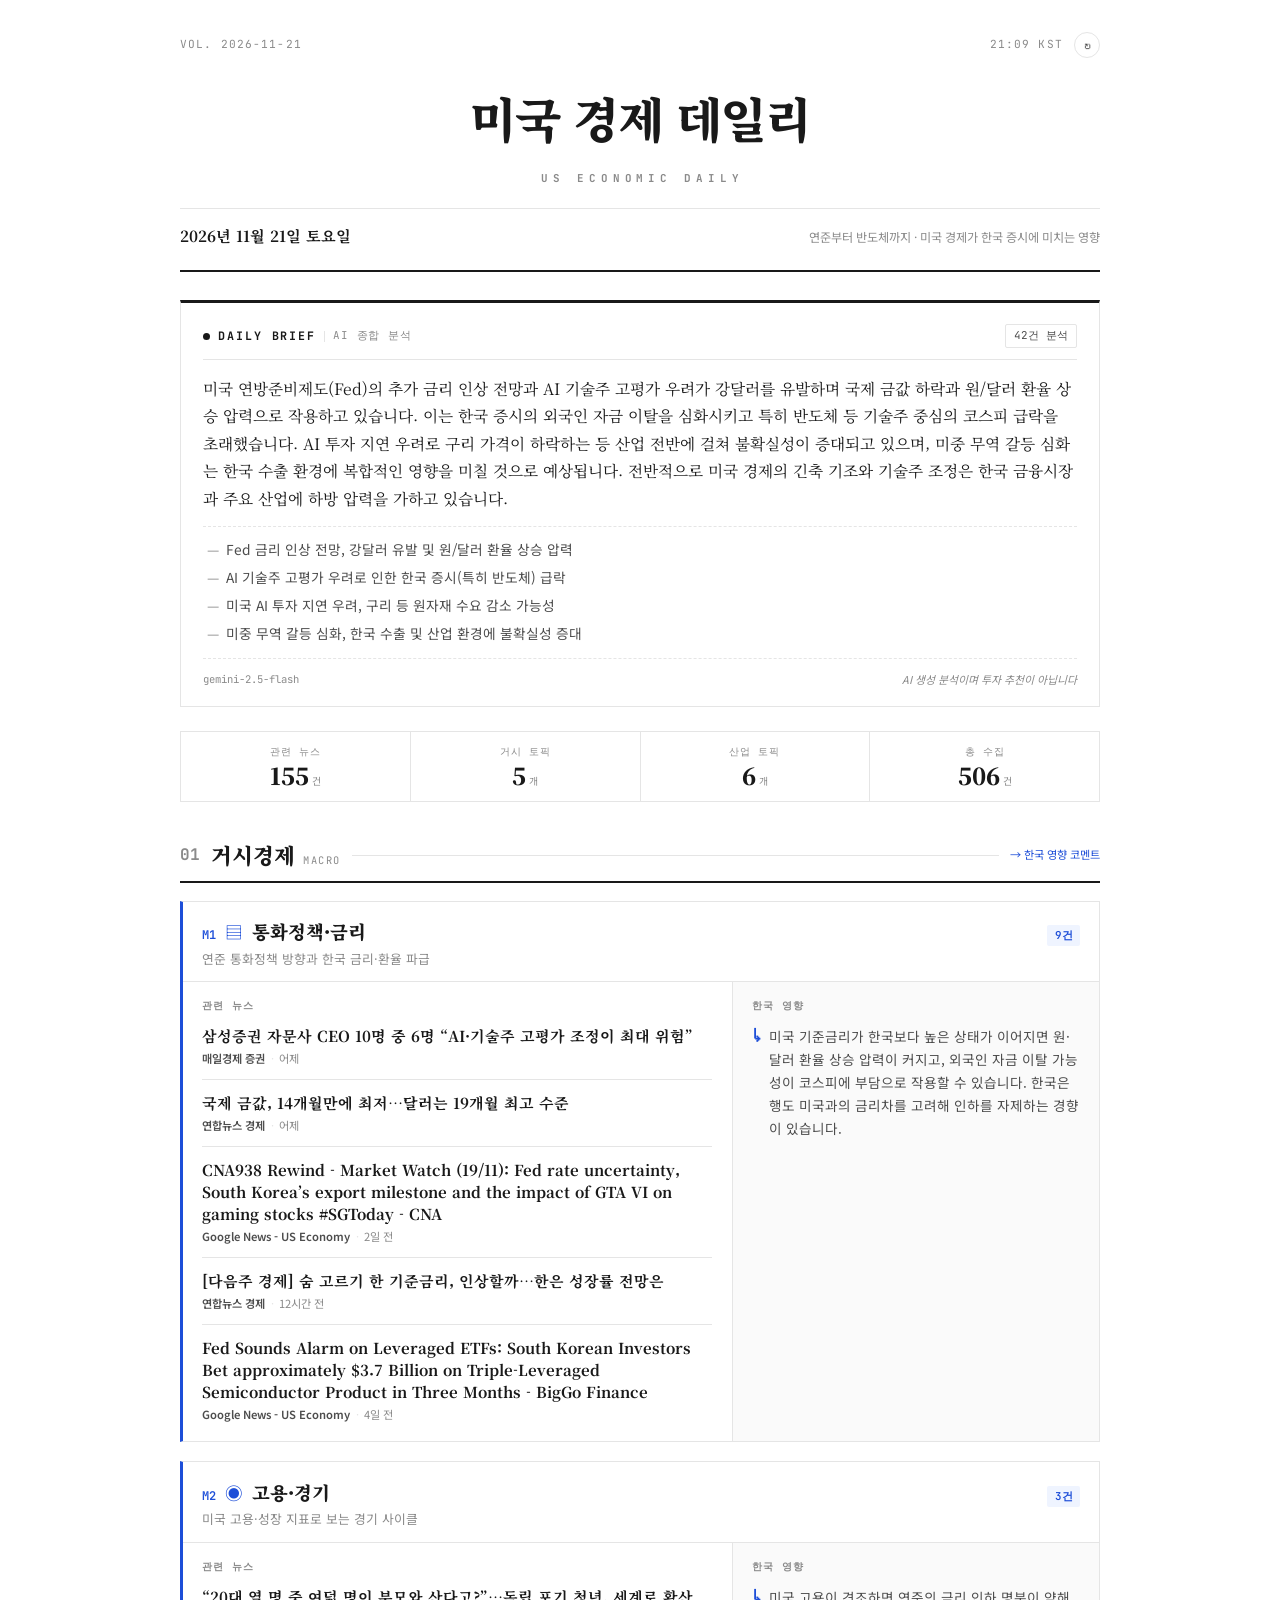
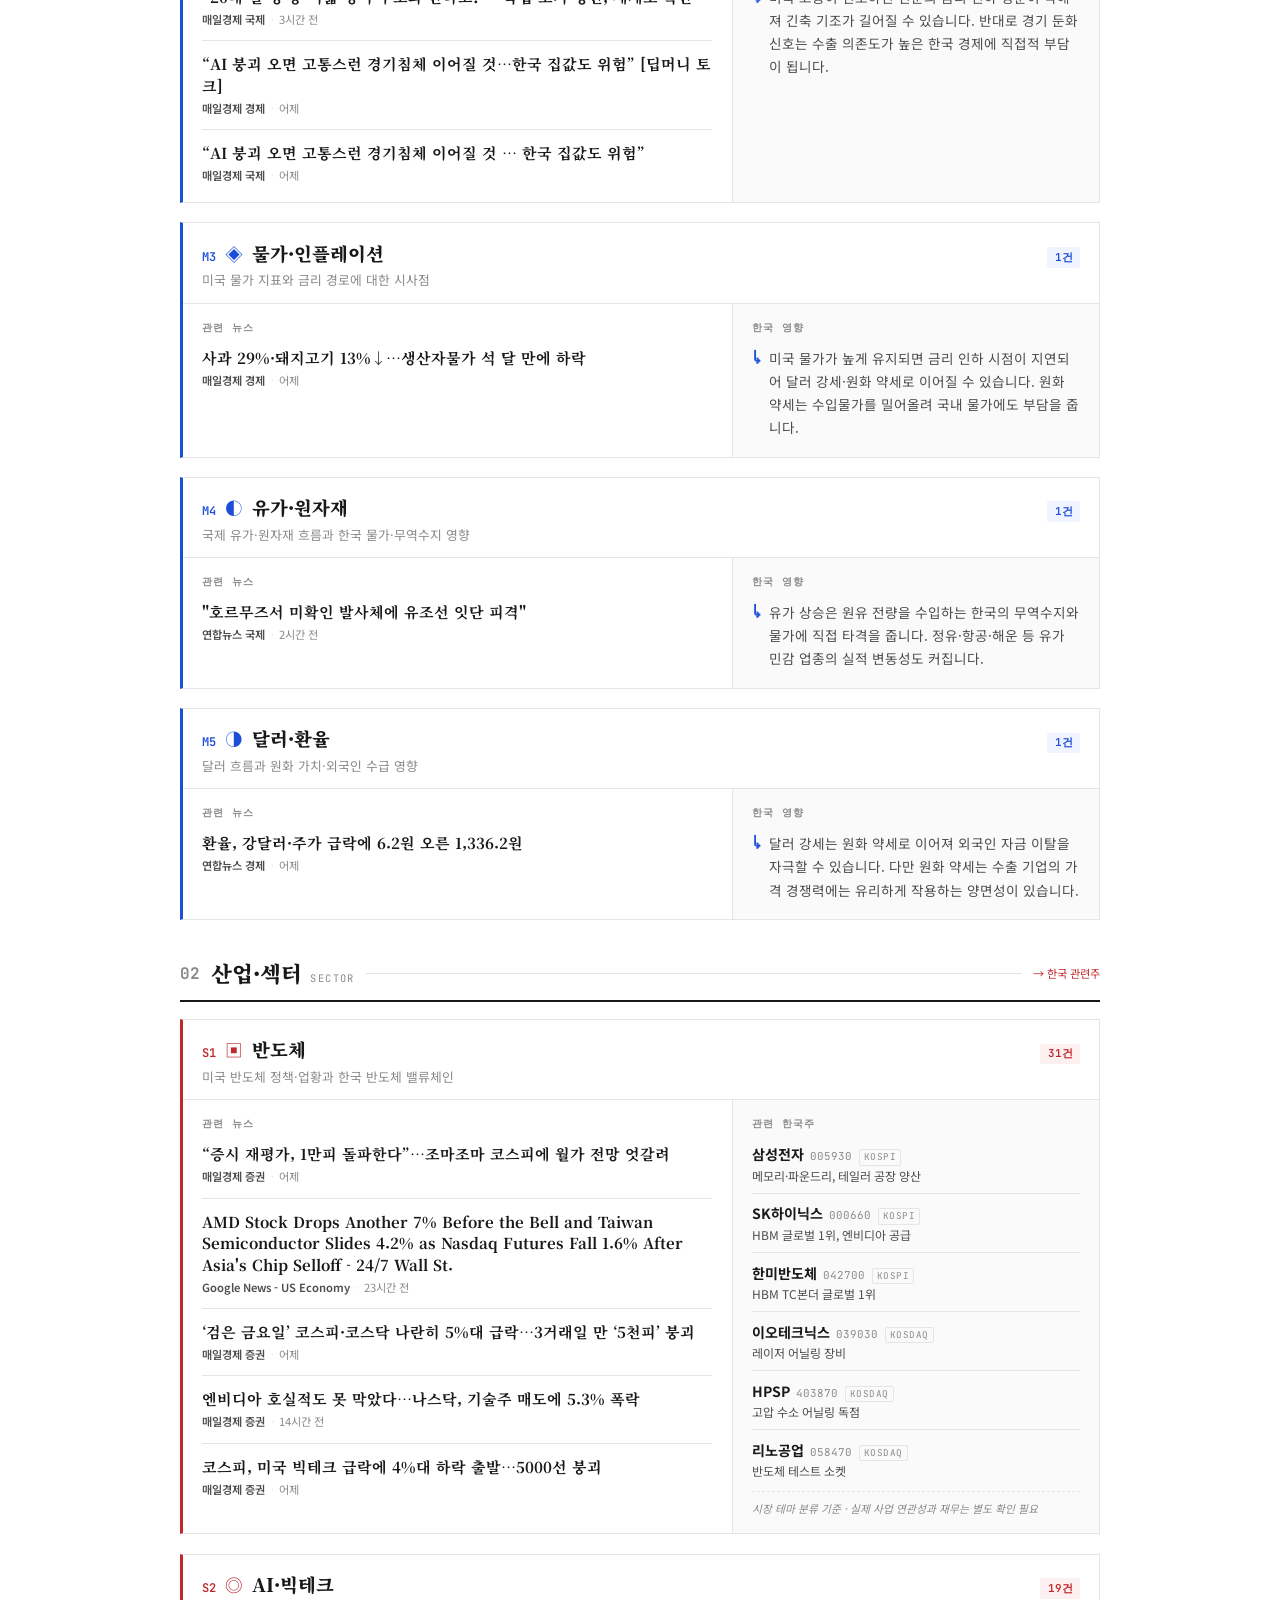
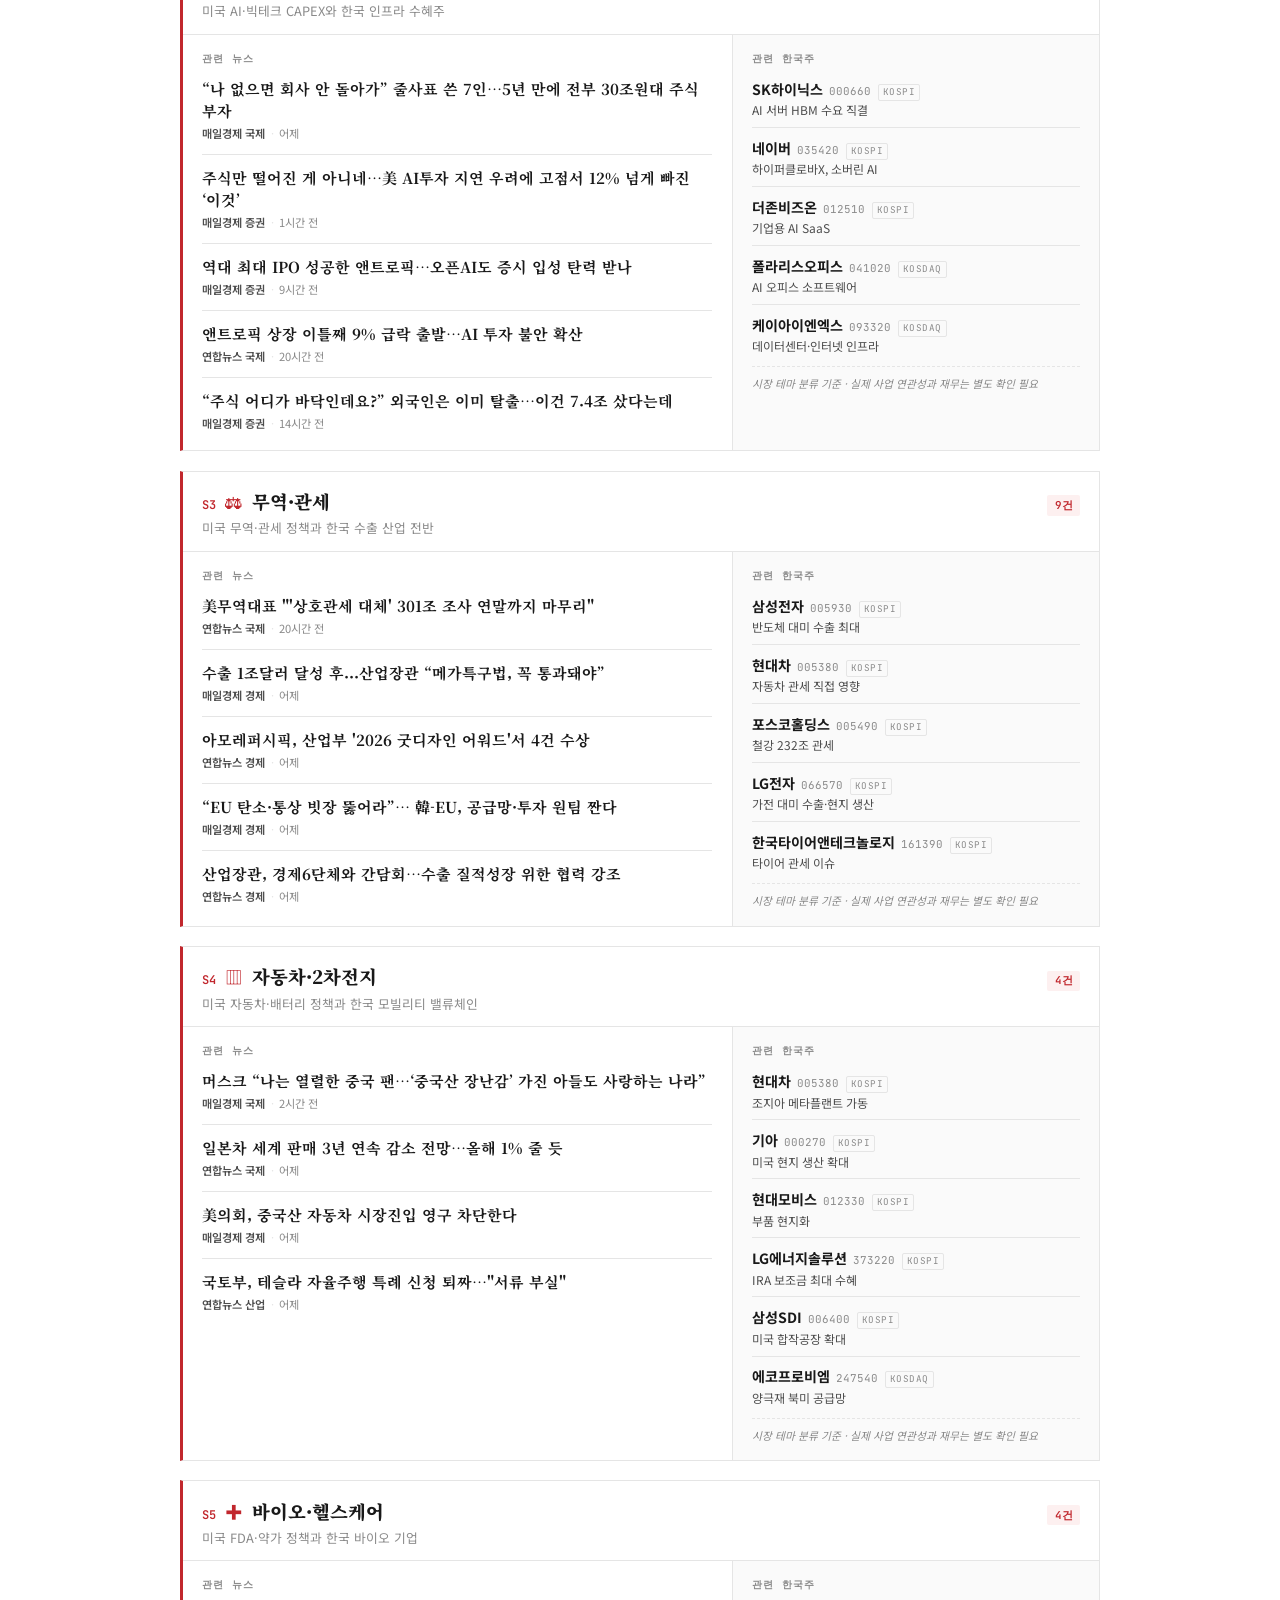
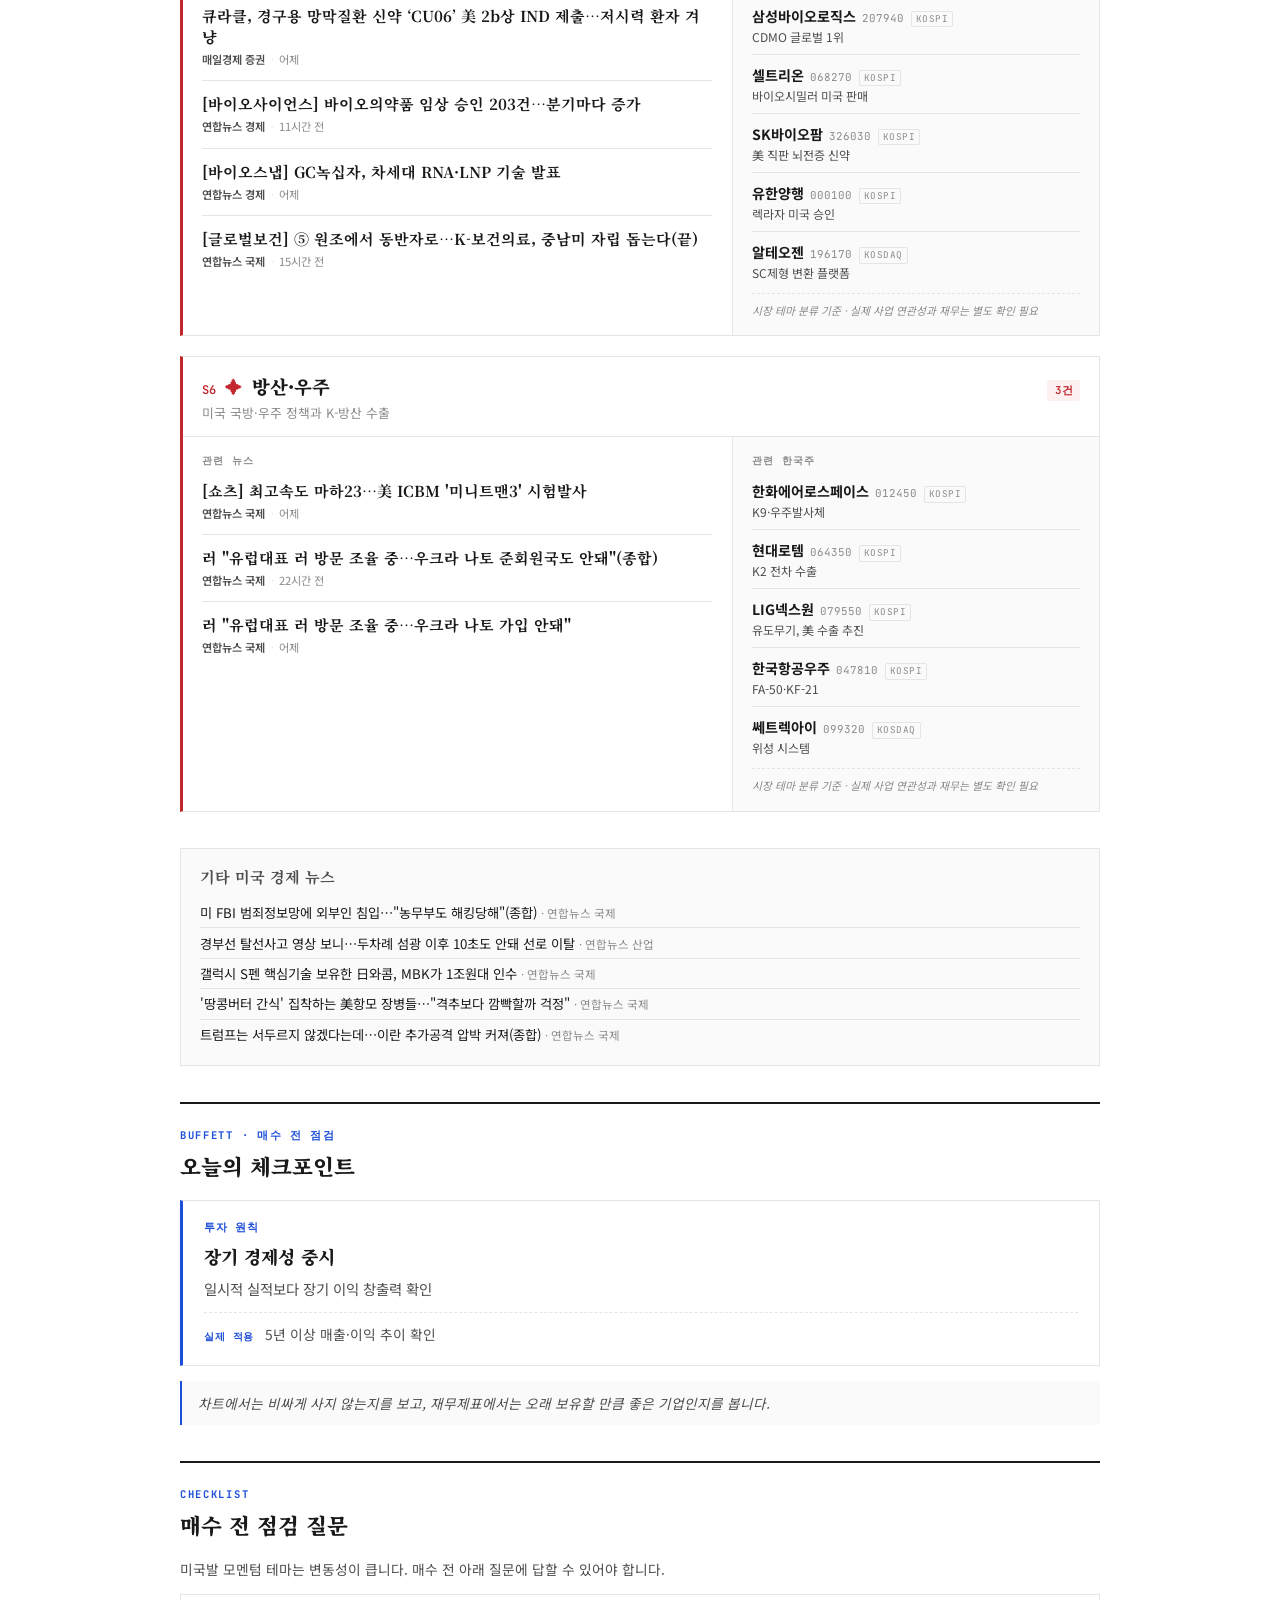
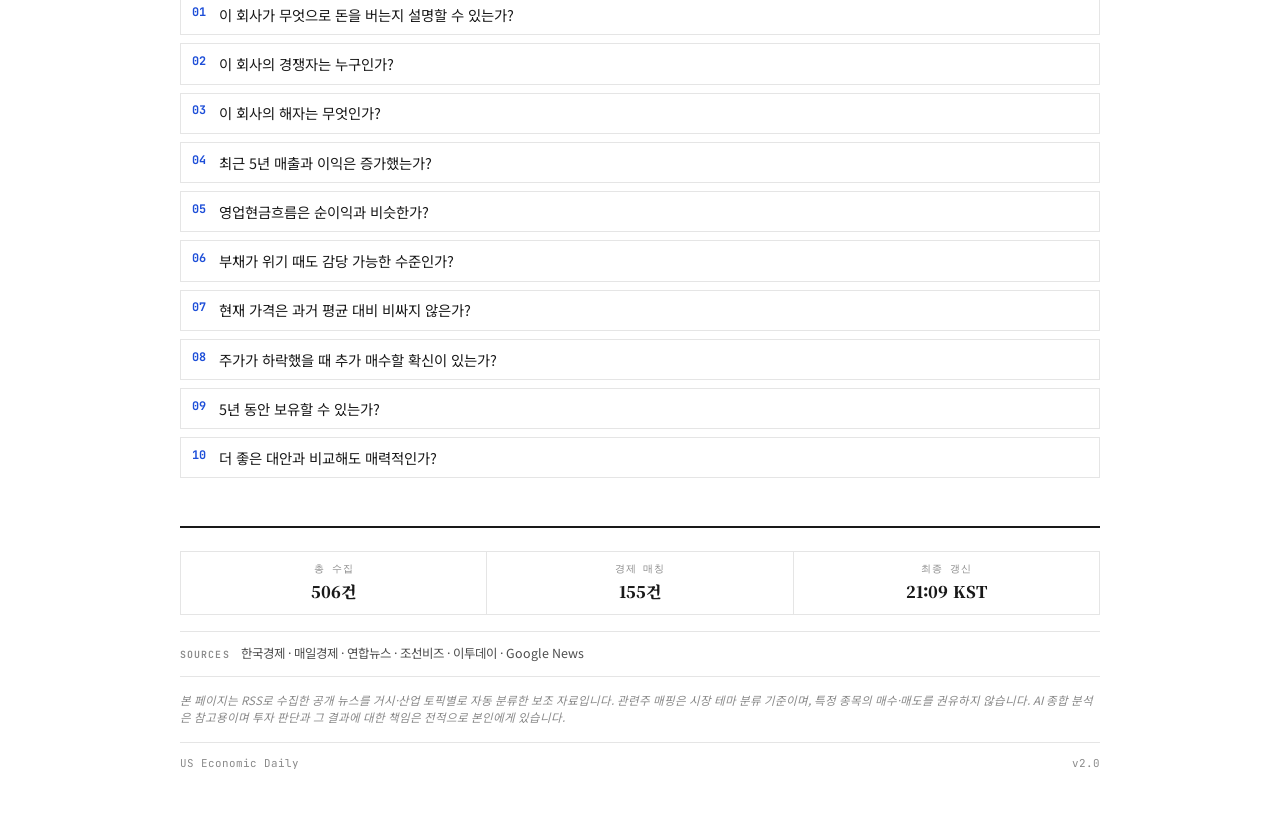
==== commit 3c1045f8: "deploy: scheduled build e8bfdeddaea6236692393511e2d0f321a8fe3e79" ====
--- a/index.html
+++ b/index.html
@@ -4,7 +4,7 @@
     <meta charset="UTF-8">
     <meta name="viewport" content="width=device-width, initial-scale=1.0, maximum-scale=5.0">
     <meta name="description" content="미국 거시경제와 산업 동향이 한국 증시에 미치는 영향을 자동으로 추적하는 도구">
-    <title>미국 경제 데일리 · 2026년 11월 15일 일요일</title>
+    <title>미국 경제 데일리 · 2026년 11월 21일 토요일</title>
     <link rel="preconnect" href="https://fonts.googleapis.com">
     <link rel="preconnect" href="https://fonts.gstatic.com" crossorigin>
     <link href="https://fonts.googleapis.com/css2?family=Noto+Serif+KR:wght@400;700;900&family=Noto+Sans+KR:wght@300;400;500;700&family=JetBrains+Mono:wght@400;600&display=swap" rel="stylesheet">
@@ -16,9 +16,9 @@
     <!-- 마스트헤드 -->
     <header class="masthead">
         <div class="masthead-top">
-            <span class="edition-no">VOL. 2026-11-15</span>
+            <span class="edition-no">VOL. 2026-11-21</span>
             <div class="meta-right">
-                <span class="time-label">04:43 KST</span>
+                <span class="time-label">21:09 KST</span>
                 <button class="refresh-btn" onclick="window.location.reload()" title="새로고침">↻</button>
             </div>
         </div>
@@ -27,7 +27,7 @@
             <span class="title-en">US ECONOMIC DAILY</span>
         </h1>
         <div class="masthead-bottom">
-            <div class="date-line">2026년 11월 15일 일요일</div>
+            <div class="date-line">2026년 11월 21일 토요일</div>
             <div class="tagline">연준부터 반도체까지 · 미국 경제가 한국 증시에 미치는 영향</div>
         </div>
     </header>
@@ -42,20 +42,20 @@
                 <span class="brief-divider"></span>
                 <span class="brief-subtitle">AI 종합 분석</span>
             </div>
-            <div class="brief-meta">35건 분석</div>
+            <div class="brief-meta">42건 분석</div>
         </div>
         <div class="brief-body">
-            <p class="brief-summary">최근 미국 경제는 생산자물가지수(PPI) 상승에도 불구하고 국제유가 하락세가 수입물가 안정에 기여하며 인플레이션 압력이 완화되는 모습입니다. 연준의 금리 인상 가속화 가능성 시사는 달러 강세를 지지하며 원/달러 환율에 상승 압력을 가할 수 있습니다. 엔비디아 CEO 사임 이슈로 인한 반도체 섹터의 단기 불확실성은 존재하나, AI 수요는 견조하여 한국 반도체 수출에는 긍정적이며, 전반적인 수출 물량 증가세는 한국 경제 성장을 견인할 것으로 예상됩니다. 다만, 미국 금리 인상 가속화는 국내 증시의 외국인 자금 유출 우려를 높일 수 있습니다.</p>
+            <p class="brief-summary">미국 연방준비제도(Fed)의 추가 금리 인상 전망과 AI 기술주 고평가 우려가 강달러를 유발하며 국제 금값 하락과 원/달러 환율 상승 압력으로 작용하고 있습니다. 이는 한국 증시의 외국인 자금 이탈을 심화시키고 특히 반도체 등 기술주 중심의 코스피 급락을 초래했습니다. AI 투자 지연 우려로 구리 가격이 하락하는 등 산업 전반에 걸쳐 불확실성이 증대되고 있으며, 미중 무역 갈등 심화는 한국 수출 환경에 복합적인 영향을 미칠 것으로 예상됩니다. 전반적으로 미국 경제의 긴축 기조와 기술주 조정은 한국 금융시장과 주요 산업에 하방 압력을 가하고 있습니다.</p>
             
             <ul class="brief-points">
                 
-                <li>국제유가 하락은 수입물가 안정에 기여하나, 연준의 금리 인상 가속화 시사는 달러 강세 압력으로 작용.</li>
+                <li>Fed 금리 인상 전망, 강달러 유발 및 원/달러 환율 상승 압력</li>
                 
-                <li>엔비디아 CEO 사임으로 반도체 불확실성 증대, 단기적 한국 증시 반도체 섹터 변동성 확대 가능성.</li>
+                <li>AI 기술주 고평가 우려로 인한 한국 증시(특히 반도체) 급락</li>
                 
-                <li>AI 수요 견조세는 한국 반도체 수출에 긍정적이며, 전반적인 수출 물량 증가는 한국 경제 성장을 견인.</li>
+                <li>미국 AI 투자 지연 우려, 구리 등 원자재 수요 감소 가능성</li>
                 
-                <li>미국 금리 인상 가속화는 한국 증시 외국인 자금 유출 우려를 높여 국내 증시에 하방 압력으로 작용.</li>
+                <li>미중 무역 갈등 심화, 한국 수출 및 산업 환경에 불확실성 증대</li>
                 
             </ul>
             
@@ -73,19 +73,19 @@
     <section class="summary-strip">
         <div class="summary-item">
             <div class="summary-label">관련 뉴스</div>
-            <div class="summary-value">160<span class="unit">건</span></div>
+            <div class="summary-value">155<span class="unit">건</span></div>
         </div>
         <div class="summary-item">
             <div class="summary-label">거시 토픽</div>
-            <div class="summary-value">4<span class="unit">개</span></div>
+            <div class="summary-value">5<span class="unit">개</span></div>
         </div>
         <div class="summary-item">
             <div class="summary-label">산업 토픽</div>
-            <div class="summary-value">7<span class="unit">개</span></div>
+            <div class="summary-value">6<span class="unit">개</span></div>
         </div>
         <div class="summary-item">
             <div class="summary-label">총 수집</div>
-            <div class="summary-value">495<span class="unit">건</span></div>
+            <div class="summary-value">506<span class="unit">건</span></div>
         </div>
     </section>
 
@@ -104,9 +104,198 @@
                 <header class="block-header">
                     <div class="block-title-row">
                         <span class="block-num">M1</span>
+                        <span class="block-icon">▤</span>
+                        <h3 class="block-title">통화정책·금리</h3>
+                        <span class="block-count">9건</span>
+                    </div>
+                    <p class="block-desc">연준 통화정책 방향과 한국 금리·환율 파급</p>
+                </header>
+                <div class="block-body">
+                    <div class="news-column">
+                        <div class="column-label">관련 뉴스</div>
+                        <ul class="news-list">
+                            
+                            <li class="news-item">
+                                <a href="https://www.mk.co.kr/news/stock/12214620" target="_blank" rel="noopener">
+                                    <span class="news-title">삼성증권 자문사 CEO 10명 중 6명 “AI·기술주 고평가 조정이 최대 위험”</span>
+                                </a>
+                                <div class="news-meta">
+                                    <span class="news-source">매일경제 증권</span>
+                                    <span class="news-dot">·</span>
+                                    <span class="news-time">어제</span>
+                                </div>
+                                
+                            </li>
+                            
+                            <li class="news-item">
+                                <a href="https://www.yna.co.kr/view/AKR20261120083400009" target="_blank" rel="noopener">
+                                    <span class="news-title">국제 금값, 14개월만에 최저…달러는 19개월 최고 수준</span>
+                                </a>
+                                <div class="news-meta">
+                                    <span class="news-source">연합뉴스 경제</span>
+                                    <span class="news-dot">·</span>
+                                    <span class="news-time">어제</span>
+                                </div>
+                                
+                            </li>
+                            
+                            <li class="news-item">
+                                <a href="https://news.google.com/rss/articles/[base64]?oc=5" target="_blank" rel="noopener">
+                                    <span class="news-title">CNA938 Rewind - Market Watch (19/11): Fed rate uncertainty, South Korea’s export milestone and the impact of GTA VI on gaming stocks #SGToday - CNA</span>
+                                </a>
+                                <div class="news-meta">
+                                    <span class="news-source">Google News - US Economy</span>
+                                    <span class="news-dot">·</span>
+                                    <span class="news-time">2일 전</span>
+                                </div>
+                                
+                            </li>
+                            
+                            <li class="news-item">
+                                <a href="https://www.yna.co.kr/view/AKR20261121014700002" target="_blank" rel="noopener">
+                                    <span class="news-title">[다음주 경제] 숨 고르기 한 기준금리, 인상할까…한은 성장률 전망은</span>
+                                </a>
+                                <div class="news-meta">
+                                    <span class="news-source">연합뉴스 경제</span>
+                                    <span class="news-dot">·</span>
+                                    <span class="news-time">12시간 전</span>
+                                </div>
+                                
+                            </li>
+                            
+                            <li class="news-item">
+                                <a href="https://news.google.com/rss/articles/CBMidkFVX3lxTFBlTkk2VU5CdjJJV044SmgxVXJhd3IxX3YtWXJuOHJITHdJWkdldC1OQ1pCSGZZQ1BpS0xSNzFkanlGcjQwd2VvTklaYjM2TEk5bXlDV0NSRWZSMWhzdXFLWVZxcnBJYkJiZnJ1Sk1SMWd1ZWMtSEE?oc=5" target="_blank" rel="noopener">
+                                    <span class="news-title">Fed Sounds Alarm on Leveraged ETFs: South Korean Investors Bet approximately $3.7 Billion on Triple-Leveraged Semiconductor Product in Three Months - BigGo Finance</span>
+                                </a>
+                                <div class="news-meta">
+                                    <span class="news-source">Google News - US Economy</span>
+                                    <span class="news-dot">·</span>
+                                    <span class="news-time">4일 전</span>
+                                </div>
+                                
+                            </li>
+                            
+                        </ul>
+                    </div>
+                    <aside class="comment-column">
+                        <div class="column-label">한국 영향</div>
+                        <div class="kr-comment">
+                            <span class="comment-mark">↳</span>
+                            <p>미국 기준금리가 한국보다 높은 상태가 이어지면 원·달러 환율 상승 압력이 커지고, 외국인 자금 이탈 가능성이 코스피에 부담으로 작용할 수 있습니다. 한국은행도 미국과의 금리차를 고려해 인하를 자제하는 경향이 있습니다.</p>
+                        </div>
+                    </aside>
+                </div>
+            </article>
+            
+            <article class="topic-block macro-block" id="macro-2">
+                <header class="block-header">
+                    <div class="block-title-row">
+                        <span class="block-num">M2</span>
+                        <span class="block-icon">◉</span>
+                        <h3 class="block-title">고용·경기</h3>
+                        <span class="block-count">3건</span>
+                    </div>
+                    <p class="block-desc">미국 고용·성장 지표로 보는 경기 사이클</p>
+                </header>
+                <div class="block-body">
+                    <div class="news-column">
+                        <div class="column-label">관련 뉴스</div>
+                        <ul class="news-list">
+                            
+                            <li class="news-item">
+                                <a href="https://www.mk.co.kr/news/world/12215298" target="_blank" rel="noopener">
+                                    <span class="news-title">“20대 열 명 중 여덟 명이 부모와 산다고?”…독립 포기 청년, 세계로 확산</span>
+                                </a>
+                                <div class="news-meta">
+                                    <span class="news-source">매일경제 국제</span>
+                                    <span class="news-dot">·</span>
+                                    <span class="news-time">3시간 전</span>
+                                </div>
+                                
+                            </li>
+                            
+                            <li class="news-item">
+                                <a href="https://www.mk.co.kr/news/economy/12214904" target="_blank" rel="noopener">
+                                    <span class="news-title">“AI 붕괴 오면 고통스런 경기침체 이어질 것…한국 집값도 위험” [딥머니 토크]</span>
+                                </a>
+                                <div class="news-meta">
+                                    <span class="news-source">매일경제 경제</span>
+                                    <span class="news-dot">·</span>
+                                    <span class="news-time">어제</span>
+                                </div>
+                                
+                            </li>
+                            
+                            <li class="news-item">
+                                <a href="https://www.mk.co.kr/news/economy/12213727" target="_blank" rel="noopener">
+                                    <span class="news-title">“AI 붕괴 오면 고통스런 경기침체 이어질 것 … 한국 집값도 위험”</span>
+                                </a>
+                                <div class="news-meta">
+                                    <span class="news-source">매일경제 국제</span>
+                                    <span class="news-dot">·</span>
+                                    <span class="news-time">어제</span>
+                                </div>
+                                
+                            </li>
+                            
+                        </ul>
+                    </div>
+                    <aside class="comment-column">
+                        <div class="column-label">한국 영향</div>
+                        <div class="kr-comment">
+                            <span class="comment-mark">↳</span>
+                            <p>미국 고용이 견조하면 연준의 금리 인하 명분이 약해져 긴축 기조가 길어질 수 있습니다. 반대로 경기 둔화 신호는 수출 의존도가 높은 한국 경제에 직접적 부담이 됩니다.</p>
+                        </div>
+                    </aside>
+                </div>
+            </article>
+            
+            <article class="topic-block macro-block" id="macro-3">
+                <header class="block-header">
+                    <div class="block-title-row">
+                        <span class="block-num">M3</span>
+                        <span class="block-icon">◈</span>
+                        <h3 class="block-title">물가·인플레이션</h3>
+                        <span class="block-count">1건</span>
+                    </div>
+                    <p class="block-desc">미국 물가 지표와 금리 경로에 대한 시사점</p>
+                </header>
+                <div class="block-body">
+                    <div class="news-column">
+                        <div class="column-label">관련 뉴스</div>
+                        <ul class="news-list">
+                            
+                            <li class="news-item">
+                                <a href="https://www.mk.co.kr/news/economy/12214218" target="_blank" rel="noopener">
+                                    <span class="news-title">사과 29%·돼지고기 13%↓…생산자물가 석 달 만에 하락</span>
+                                </a>
+                                <div class="news-meta">
+                                    <span class="news-source">매일경제 경제</span>
+                                    <span class="news-dot">·</span>
+                                    <span class="news-time">어제</span>
+                                </div>
+                                
+                            </li>
+                            
+                        </ul>
+                    </div>
+                    <aside class="comment-column">
+                        <div class="column-label">한국 영향</div>
+                        <div class="kr-comment">
+                            <span class="comment-mark">↳</span>
+                            <p>미국 물가가 높게 유지되면 금리 인하 시점이 지연되어 달러 강세·원화 약세로 이어질 수 있습니다. 원화 약세는 수입물가를 밀어올려 국내 물가에도 부담을 줍니다.</p>
+                        </div>
+                    </aside>
+                </div>
+            </article>
+            
+            <article class="topic-block macro-block" id="macro-4">
+                <header class="block-header">
+                    <div class="block-title-row">
+                        <span class="block-num">M4</span>
                         <span class="block-icon">◐</span>
                         <h3 class="block-title">유가·원자재</h3>
-                        <span class="block-count">4건</span>
+                        <span class="block-count">1건</span>
                     </div>
                     <p class="block-desc">국제 유가·원자재 흐름과 한국 물가·무역수지 영향</p>
                 </header>
@@ -116,49 +305,13 @@
                         <ul class="news-list">
                             
                             <li class="news-item">
-                                <a href="https://www.mk.co.kr/news/stock/12207212" target="_blank" rel="noopener">
-                                    <span class="news-title">[속보] 엔비디아, 젠슨황 사임에 뉴욕증시서 13% 급락 출발</span>
-                                </a>
-                                <div class="news-meta">
-                                    <span class="news-source">매일경제 증권</span>
-                                    <span class="news-dot">·</span>
-                                    <span class="news-time">2일 전</span>
-                                </div>
-                                
-                            </li>
-                            
-                            <li class="news-item">
-                                <a href="https://www.mk.co.kr/news/economy/12208312" target="_blank" rel="noopener">
-                                    <span class="news-title">휘발유ℓ당 1784원, 석유제품 최고가격 5차례 연속 동결</span>
-                                </a>
-                                <div class="news-meta">
-                                    <span class="news-source">매일경제 경제</span>
-                                    <span class="news-dot">·</span>
-                                    <span class="news-time">어제</span>
-                                </div>
-                                
-                            </li>
-                            
-                            <li class="news-item">
-                                <a href="https://www.mk.co.kr/news/economy/12207612" target="_blank" rel="noopener">
-                                    <span class="news-title">유가 하락에 수입물가 1.8%↓…수출물량 증가율은 역대 최고</span>
-                                </a>
-                                <div class="news-meta">
-                                    <span class="news-source">매일경제 경제</span>
-                                    <span class="news-dot">·</span>
-                                    <span class="news-time">어제</span>
-                                </div>
-                                
-                            </li>
-                            
-                            <li class="news-item">
-                                <a href="https://www.yna.co.kr/view/AKR20261114008200072" target="_blank" rel="noopener">
-                                    <span class="news-title">국제유가, 공급 과잉 전망 속 혼조 마감…WTI 0.2%↓</span>
+                                <a href="https://www.yna.co.kr/view/AKR20261121046400099" target="_blank" rel="noopener">
+                                    <span class="news-title">&#34;호르무즈서 미확인 발사체에 유조선 잇단 피격&#34;</span>
                                 </a>
                                 <div class="news-meta">
                                     <span class="news-source">연합뉴스 국제</span>
                                     <span class="news-dot">·</span>
-                                    <span class="news-time">22시간 전</span>
+                                    <span class="news-time">2시간 전</span>
                                 </div>
                                 
                             </li>
@@ -175,136 +328,10 @@
                 </div>
             </article>
             
-            <article class="topic-block macro-block" id="macro-2">
+            <article class="topic-block macro-block" id="macro-5">
                 <header class="block-header">
                     <div class="block-title-row">
-                        <span class="block-num">M2</span>
-                        <span class="block-icon">◈</span>
-                        <h3 class="block-title">물가·인플레이션</h3>
-                        <span class="block-count">3건</span>
-                    </div>
-                    <p class="block-desc">미국 물가 지표와 금리 경로에 대한 시사점</p>
-                </header>
-                <div class="block-body">
-                    <div class="news-column">
-                        <div class="column-label">관련 뉴스</div>
-                        <ul class="news-list">
-                            
-                            <li class="news-item">
-                                <a href="https://www.yna.co.kr/view/AKR20261113181300072" target="_blank" rel="noopener">
-                                    <span class="news-title">美 10월 도매물가 전년 대비 6.5%↑…2022년 11월 이후 최고</span>
-                                </a>
-                                <div class="news-meta">
-                                    <span class="news-source">연합뉴스 국제</span>
-                                    <span class="news-dot">·</span>
-                                    <span class="news-time">어제</span>
-                                </div>
-                                
-                            </li>
-                            
-                            <li class="news-item">
-                                <a href="https://www.yna.co.kr/view/AKR20261114000400009" target="_blank" rel="noopener">
-                                    <span class="news-title">뉴욕증시, PPI 소화하며 혼조 출발</span>
-                                </a>
-                                <div class="news-meta">
-                                    <span class="news-source">연합뉴스 국제</span>
-                                    <span class="news-dot">·</span>
-                                    <span class="news-time">어제</span>
-                                </div>
-                                
-                            </li>
-                            
-                            <li class="news-item">
-                                <a href="https://news.google.com/rss/articles/[base64]?oc=5" target="_blank" rel="noopener">
-                                    <span class="news-title">Not chipping in? Semiconductor boom fails to spread the wealth. - Korea JoongAng Daily</span>
-                                </a>
-                                <div class="news-meta">
-                                    <span class="news-source">Google News - US Economy</span>
-                                    <span class="news-dot">·</span>
-                                    <span class="news-time">4일 전</span>
-                                </div>
-                                
-                            </li>
-                            
-                        </ul>
-                    </div>
-                    <aside class="comment-column">
-                        <div class="column-label">한국 영향</div>
-                        <div class="kr-comment">
-                            <span class="comment-mark">↳</span>
-                            <p>미국 물가가 높게 유지되면 금리 인하 시점이 지연되어 달러 강세·원화 약세로 이어질 수 있습니다. 원화 약세는 수입물가를 밀어올려 국내 물가에도 부담을 줍니다.</p>
-                        </div>
-                    </aside>
-                </div>
-            </article>
-            
-            <article class="topic-block macro-block" id="macro-3">
-                <header class="block-header">
-                    <div class="block-title-row">
-                        <span class="block-num">M3</span>
-                        <span class="block-icon">▤</span>
-                        <h3 class="block-title">통화정책·금리</h3>
-                        <span class="block-count">3건</span>
-                    </div>
-                    <p class="block-desc">연준 통화정책 방향과 한국 금리·환율 파급</p>
-                </header>
-                <div class="block-body">
-                    <div class="news-column">
-                        <div class="column-label">관련 뉴스</div>
-                        <ul class="news-list">
-                            
-                            <li class="news-item">
-                                <a href="https://www.yna.co.kr/view/AKR20261114001500087" target="_blank" rel="noopener">
-                                    <span class="news-title">&#39;엘니뇨 타격&#39; 페루…중앙은행, 약 4년 만에 금리 인상</span>
-                                </a>
-                                <div class="news-meta">
-                                    <span class="news-source">연합뉴스 국제</span>
-                                    <span class="news-dot">·</span>
-                                    <span class="news-time">어제</span>
-                                </div>
-                                
-                            </li>
-                            
-                            <li class="news-item">
-                                <a href="https://www.mk.co.kr/news/economy/12206700" target="_blank" rel="noopener">
-                                    <span class="news-title">&#39;체스 천재&#39; 경제 석학 … 스티글리츠와 설전도</span>
-                                </a>
-                                <div class="news-meta">
-                                    <span class="news-source">매일경제 경제</span>
-                                    <span class="news-dot">·</span>
-                                    <span class="news-time">2일 전</span>
-                                </div>
-                                
-                            </li>
-                            
-                            <li class="news-item">
-                                <a href="https://news.google.com/rss/articles/CBMiV0FVX3lxTE11UHc1cTF2RzlXQmJUQzM4ZDhUWHRlYmpUYlZldkdjUnpQcWZ2TjhGVjJmMVo0TlRGNThfYmt3bUFjOVY1Qy01NTFIeWRLbWNhckhpZFg1cw?oc=5" target="_blank" rel="noopener">
-                                    <span class="news-title">Fed officials open door to quicker round of rate hikes - The Korea Herald</span>
-                                </a>
-                                <div class="news-meta">
-                                    <span class="news-source">Google News - US Economy</span>
-                                    <span class="news-dot">·</span>
-                                    <span class="news-time">3일 전</span>
-                                </div>
-                                
-                            </li>
-                            
-                        </ul>
-                    </div>
-                    <aside class="comment-column">
-                        <div class="column-label">한국 영향</div>
-                        <div class="kr-comment">
-                            <span class="comment-mark">↳</span>
-                            <p>미국 기준금리가 한국보다 높은 상태가 이어지면 원·달러 환율 상승 압력이 커지고, 외국인 자금 이탈 가능성이 코스피에 부담으로 작용할 수 있습니다. 한국은행도 미국과의 금리차를 고려해 인하를 자제하는 경향이 있습니다.</p>
-                        </div>
-                    </aside>
-                </div>
-            </article>
-            
-            <article class="topic-block macro-block" id="macro-4">
-                <header class="block-header">
-                    <div class="block-title-row">
-                        <span class="block-num">M4</span>
+                        <span class="block-num">M5</span>
                         <span class="block-icon">◑</span>
                         <h3 class="block-title">달러·환율</h3>
                         <span class="block-count">1건</span>
@@ -317,8 +344,8 @@
                         <ul class="news-list">
                             
                             <li class="news-item">
-                                <a href="https://www.yna.co.kr/view/AKR20261113089700073" target="_blank" rel="noopener">
-                                    <span class="news-title">미일 금리격차 전망에 다시 출렁이는 엔화…달러당 160엔선 위협</span>
+                                <a href="https://www.yna.co.kr/view/AKR20261120132200002" target="_blank" rel="noopener">
+                                    <span class="news-title">환율, 강달러·주가 급락에 6.2원 오른 1,336.2원</span>
                                 </a>
                                 <div class="news-meta">
                                     <span class="news-source">연합뉴스 경제</span>
@@ -361,7 +388,7 @@
                         <span class="block-num">S1</span>
                         <span class="block-icon">▣</span>
                         <h3 class="block-title">반도체</h3>
-                        <span class="block-count">57건</span>
+                        <span class="block-count">31건</span>
                     </div>
                     <p class="block-desc">미국 반도체 정책·업황과 한국 반도체 밸류체인</p>
                 </header>
@@ -371,8 +398,8 @@
                         <ul class="news-list">
                             
                             <li class="news-item">
-                                <a href="https://www.mk.co.kr/news/stock/12207628" target="_blank" rel="noopener">
-                                    <span class="news-title">증권가 ‘4천피’ 경고 나왔다…“젠슨 황 사임, 반도체 불확실성 커져” [오늘 나온 보고서]</span>
+                                <a href="https://www.mk.co.kr/news/stock/12214253" target="_blank" rel="noopener">
+                                    <span class="news-title">“증시 재평가, 1만피 돌파한다”…조마조마 코스피에 월가 전망 엇갈려</span>
                                 </a>
                                 <div class="news-meta">
                                     <span class="news-source">매일경제 증권</span>
@@ -383,49 +410,49 @@
                             </li>
                             
                             <li class="news-item">
-                                <a href="https://news.google.com/rss/articles/CBMidkFVX3lxTFBnM1V2TFRsd3UteXNuUmNEanExSTlESnlINDI0bElIQ0RqaEl2dllwUGROQUloYjhMSE53ejgzUEZaWmFsdFJpT0hQTElsaTl1eklJZU9XanB1ZnNLZUZMa2l5a2FVaUJKNDNucFcxSnBDQ3RZYWc?oc=5" target="_blank" rel="noopener">
-                                    <span class="news-title">South Korea&#39;s KDI: Oil Prices Dragged Down Consumption This Year; Semiconductors to Add 0.6 Percentage Point in 2027 - BigGo Finance</span>
+                                <a href="https://news.google.com/rss/articles/[base64]?oc=5" target="_blank" rel="noopener">
+                                    <span class="news-title">AMD Stock Drops Another 7% Before the Bell and Taiwan Semiconductor Slides 4.2% as Nasdaq Futures Fall 1.6% After Asia&#39;s Chip Selloff - 24/7 Wall St.</span>
                                 </a>
                                 <div class="news-meta">
                                     <span class="news-source">Google News - US Economy</span>
                                     <span class="news-dot">·</span>
-                                    <span class="news-time">2일 전</span>
-                                </div>
-                                
-                            </li>
-                            
-                            <li class="news-item">
-                                <a href="https://www.mk.co.kr/news/stock/12208998" target="_blank" rel="noopener">
-                                    <span class="news-title">‘투자의 판’ 흔드는 대형 사건 잇달아…삼전닉스 리포트 검색 나란히 1·2위 [빅데이터로 본 재테크]</span>
+                                    <span class="news-time">23시간 전</span>
+                                </div>
+                                
+                            </li>
+                            
+                            <li class="news-item">
+                                <a href="https://www.mk.co.kr/news/stock/12214679" target="_blank" rel="noopener">
+                                    <span class="news-title">‘검은 금요일’ 코스피·코스닥 나란히 5%대 급락…3거래일 만 ‘5천피’ 붕괴</span>
                                 </a>
                                 <div class="news-meta">
                                     <span class="news-source">매일경제 증권</span>
                                     <span class="news-dot">·</span>
-                                    <span class="news-time">8시간 전</span>
-                                </div>
-                                
-                            </li>
-                            
-                            <li class="news-item">
-                                <a href="https://www.mk.co.kr/news/stock/12208780" target="_blank" rel="noopener">
-                                    <span class="news-title">‘젠슨황 스캔들’에 서학개미들이 1000억원 ‘폭풍 매수’한 종목은</span>
-                                </a>
-                                <div class="news-meta">
-                                    <span class="news-source">매일경제 국제</span>
-                                    <span class="news-dot">·</span>
-                                    <span class="news-time">20시간 전</span>
-                                </div>
-                                
-                            </li>
-                            
-                            <li class="news-item">
-                                <a href="https://www.yna.co.kr/view/AKR20261114009551072" target="_blank" rel="noopener">
-                                    <span class="news-title">뉴욕증시, 다우지수만 0.1% 상승…엔비디아 2%↓, 하락 지속(종합)</span>
-                                </a>
-                                <div class="news-meta">
-                                    <span class="news-source">연합뉴스 국제</span>
-                                    <span class="news-dot">·</span>
-                                    <span class="news-time">21시간 전</span>
+                                    <span class="news-time">어제</span>
+                                </div>
+                                
+                            </li>
+                            
+                            <li class="news-item">
+                                <a href="https://www.mk.co.kr/news/stock/12215112" target="_blank" rel="noopener">
+                                    <span class="news-title">엔비디아 호실적도 못 막았다…나스닥, 기술주 매도에 5.3% 폭락</span>
+                                </a>
+                                <div class="news-meta">
+                                    <span class="news-source">매일경제 증권</span>
+                                    <span class="news-dot">·</span>
+                                    <span class="news-time">14시간 전</span>
+                                </div>
+                                
+                            </li>
+                            
+                            <li class="news-item">
+                                <a href="https://www.mk.co.kr/news/stock/12214337" target="_blank" rel="noopener">
+                                    <span class="news-title">코스피, 미국 빅테크 급락에 4%대 하락 출발…5000선 붕괴</span>
+                                </a>
+                                <div class="news-meta">
+                                    <span class="news-source">매일경제 증권</span>
+                                    <span class="news-dot">·</span>
+                                    <span class="news-time">어제</span>
                                 </div>
                                 
                             </li>
@@ -504,7 +531,7 @@
                         <span class="block-num">S2</span>
                         <span class="block-icon">◎</span>
                         <h3 class="block-title">AI·빅테크</h3>
-                        <span class="block-count">10건</span>
+                        <span class="block-count">19건</span>
                     </div>
                     <p class="block-desc">미국 AI·빅테크 CAPEX와 한국 인프라 수혜주</p>
                 </header>
@@ -514,61 +541,61 @@
                         <ul class="news-list">
                             
                             <li class="news-item">
-                                <a href="https://www.mk.co.kr/news/stock/12208142" target="_blank" rel="noopener">
-                                    <span class="news-title">깜짝 실적에도 석 달 새 40% ‘뚝’ … AI 인프라 ETF 저가 매수 기회 왔나</span>
+                                <a href="https://www.mk.co.kr/news/stock/12214753" target="_blank" rel="noopener">
+                                    <span class="news-title">“나 없으면 회사 안 돌아가” 줄사표 쓴 7인…5년 만에 전부 30조원대 주식 부자</span>
+                                </a>
+                                <div class="news-meta">
+                                    <span class="news-source">매일경제 국제</span>
+                                    <span class="news-dot">·</span>
+                                    <span class="news-time">어제</span>
+                                </div>
+                                
+                            </li>
+                            
+                            <li class="news-item">
+                                <a href="https://www.mk.co.kr/news/stock/12215325" target="_blank" rel="noopener">
+                                    <span class="news-title">주식만 떨어진 게 아니네…美 AI투자 지연 우려에 고점서 12% 넘게 빠진 ‘이것’</span>
                                 </a>
                                 <div class="news-meta">
                                     <span class="news-source">매일경제 증권</span>
                                     <span class="news-dot">·</span>
-                                    <span class="news-time">23시간 전</span>
-                                </div>
-                                
-                            </li>
-                            
-                            <li class="news-item">
-                                <a href="https://www.mk.co.kr/news/economy/12208048" target="_blank" rel="noopener">
-                                    <span class="news-title">정부, 韓 경기 판단 이제 ‘회복’ 아닌 ‘성장’</span>
-                                </a>
-                                <div class="news-meta">
-                                    <span class="news-source">매일경제 경제</span>
-                                    <span class="news-dot">·</span>
-                                    <span class="news-time">어제</span>
-                                </div>
-                                
-                            </li>
-                            
-                            <li class="news-item">
-                                <a href="https://www.mk.co.kr/news/stock/12208258" target="_blank" rel="noopener">
-                                    <span class="news-title">&#34;이차전지·SW가 내년 유망株&#34;</span>
+                                    <span class="news-time">1시간 전</span>
+                                </div>
+                                
+                            </li>
+                            
+                            <li class="news-item">
+                                <a href="https://www.mk.co.kr/news/stock/12215211" target="_blank" rel="noopener">
+                                    <span class="news-title">역대 최대 IPO 성공한 앤트로픽…오픈AI도 증시 입성 탄력 받나</span>
                                 </a>
                                 <div class="news-meta">
                                     <span class="news-source">매일경제 증권</span>
                                     <span class="news-dot">·</span>
-                                    <span class="news-time">어제</span>
-                                </div>
-                                
-                            </li>
-                            
-                            <li class="news-item">
-                                <a href="https://www.mk.co.kr/news/stock/12207770" target="_blank" rel="noopener">
-                                    <span class="news-title">[MK시그널] 데이터 분석 기업 팔란티어, 매수신호 발생</span>
+                                    <span class="news-time">9시간 전</span>
+                                </div>
+                                
+                            </li>
+                            
+                            <li class="news-item">
+                                <a href="https://www.yna.co.kr/view/AKR20261121000600072" target="_blank" rel="noopener">
+                                    <span class="news-title">앤트로픽 상장 이틀째 9% 급락 출발…AI 투자 불안 확산</span>
+                                </a>
+                                <div class="news-meta">
+                                    <span class="news-source">연합뉴스 국제</span>
+                                    <span class="news-dot">·</span>
+                                    <span class="news-time">20시간 전</span>
+                                </div>
+                                
+                            </li>
+                            
+                            <li class="news-item">
+                                <a href="https://www.mk.co.kr/news/stock/12215101" target="_blank" rel="noopener">
+                                    <span class="news-title">“주식 어디가 바닥인데요?” 외국인은 이미 탈출…이건 7.4조 샀다는데</span>
                                 </a>
                                 <div class="news-meta">
                                     <span class="news-source">매일경제 증권</span>
                                     <span class="news-dot">·</span>
-                                    <span class="news-time">어제</span>
-                                </div>
-                                
-                            </li>
-                            
-                            <li class="news-item">
-                                <a href="https://www.mk.co.kr/news/stock/12207624" target="_blank" rel="noopener">
-                                    <span class="news-title">시선AI, 산업부 ‘M.AX 얼라이언스’ 3개 분과 동시 승인… “제조 AX 공급 확대로 매출 성장 기대”</span>
-                                </a>
-                                <div class="news-meta">
-                                    <span class="news-source">매일경제 증권</span>
-                                    <span class="news-dot">·</span>
-                                    <span class="news-time">어제</span>
+                                    <span class="news-time">14시간 전</span>
                                 </div>
                                 
                             </li>
@@ -636,9 +663,396 @@
                 <header class="block-header">
                     <div class="block-title-row">
                         <span class="block-num">S3</span>
+                        <span class="block-icon">⚖</span>
+                        <h3 class="block-title">무역·관세</h3>
+                        <span class="block-count">9건</span>
+                    </div>
+                    <p class="block-desc">미국 무역·관세 정책과 한국 수출 산업 전반</p>
+                </header>
+                <div class="block-body">
+                    <div class="news-column">
+                        <div class="column-label">관련 뉴스</div>
+                        <ul class="news-list">
+                            
+                            <li class="news-item">
+                                <a href="https://www.yna.co.kr/view/AKR20261121000400071" target="_blank" rel="noopener">
+                                    <span class="news-title">美무역대표 &#34;&#39;상호관세 대체&#39; 301조 조사 연말까지 마무리&#34;</span>
+                                </a>
+                                <div class="news-meta">
+                                    <span class="news-source">연합뉴스 국제</span>
+                                    <span class="news-dot">·</span>
+                                    <span class="news-time">20시간 전</span>
+                                </div>
+                                
+                            </li>
+                            
+                            <li class="news-item">
+                                <a href="https://www.mk.co.kr/news/economy/12214650" target="_blank" rel="noopener">
+                                    <span class="news-title">수출 1조달러 달성 후...산업장관 “메가특구법, 꼭 통과돼야”</span>
+                                </a>
+                                <div class="news-meta">
+                                    <span class="news-source">매일경제 경제</span>
+                                    <span class="news-dot">·</span>
+                                    <span class="news-time">어제</span>
+                                </div>
+                                
+                            </li>
+                            
+                            <li class="news-item">
+                                <a href="https://www.yna.co.kr/view/AKR20261120070200030" target="_blank" rel="noopener">
+                                    <span class="news-title">아모레퍼시픽, 산업부 &#39;2026 굿디자인 어워드&#39;서 4건 수상</span>
+                                </a>
+                                <div class="news-meta">
+                                    <span class="news-source">연합뉴스 경제</span>
+                                    <span class="news-dot">·</span>
+                                    <span class="news-time">어제</span>
+                                </div>
+                                
+                            </li>
+                            
+                            <li class="news-item">
+                                <a href="https://www.mk.co.kr/news/economy/12214736" target="_blank" rel="noopener">
+                                    <span class="news-title">“EU 탄소·통상 빗장 뚫어라”… 韓-EU, 공급망·투자 원팀 짠다</span>
+                                </a>
+                                <div class="news-meta">
+                                    <span class="news-source">매일경제 경제</span>
+                                    <span class="news-dot">·</span>
+                                    <span class="news-time">어제</span>
+                                </div>
+                                
+                            </li>
+                            
+                            <li class="news-item">
+                                <a href="https://www.yna.co.kr/view/AKR20261120077100003" target="_blank" rel="noopener">
+                                    <span class="news-title">산업장관, 경제6단체와 간담회…수출 질적성장 위한 협력 강조</span>
+                                </a>
+                                <div class="news-meta">
+                                    <span class="news-source">연합뉴스 경제</span>
+                                    <span class="news-dot">·</span>
+                                    <span class="news-time">어제</span>
+                                </div>
+                                
+                            </li>
+                            
+                        </ul>
+                    </div>
+                    
+                    <aside class="stocks-column">
+                        <div class="column-label">관련 한국주</div>
+                        <ul class="stocks-list">
+                            
+                            <li class="stock-row">
+                                <div class="stock-head">
+                                    <span class="stock-name">삼성전자</span>
+                                    <span class="stock-code">005930</span>
+                                    <span class="stock-market">KOSPI</span>
+                                </div>
+                                <div class="stock-note">반도체 대미 수출 최대</div>
+                            </li>
+                            
+                            <li class="stock-row">
+                                <div class="stock-head">
+                                    <span class="stock-name">현대차</span>
+                                    <span class="stock-code">005380</span>
+                                    <span class="stock-market">KOSPI</span>
+                                </div>
+                                <div class="stock-note">자동차 관세 직접 영향</div>
+                            </li>
+                            
+                            <li class="stock-row">
+                                <div class="stock-head">
+                                    <span class="stock-name">포스코홀딩스</span>
+                                    <span class="stock-code">005490</span>
+                                    <span class="stock-market">KOSPI</span>
+                                </div>
+                                <div class="stock-note">철강 232조 관세</div>
+                            </li>
+                            
+                            <li class="stock-row">
+                                <div class="stock-head">
+                                    <span class="stock-name">LG전자</span>
+                                    <span class="stock-code">066570</span>
+                                    <span class="stock-market">KOSPI</span>
+                                </div>
+                                <div class="stock-note">가전 대미 수출·현지 생산</div>
+                            </li>
+                            
+                            <li class="stock-row">
+                                <div class="stock-head">
+                                    <span class="stock-name">한국타이어앤테크놀로지</span>
+                                    <span class="stock-code">161390</span>
+                                    <span class="stock-market">KOSPI</span>
+                                </div>
+                                <div class="stock-note">타이어 관세 이슈</div>
+                            </li>
+                            
+                        </ul>
+                        <p class="stocks-disclaimer">시장 테마 분류 기준 · 실제 사업 연관성과 재무는 별도 확인 필요</p>
+                    </aside>
+                    
+                </div>
+            </article>
+            
+            <article class="topic-block sector-block" id="sector-4">
+                <header class="block-header">
+                    <div class="block-title-row">
+                        <span class="block-num">S4</span>
+                        <span class="block-icon">▥</span>
+                        <h3 class="block-title">자동차·2차전지</h3>
+                        <span class="block-count">4건</span>
+                    </div>
+                    <p class="block-desc">미국 자동차·배터리 정책과 한국 모빌리티 밸류체인</p>
+                </header>
+                <div class="block-body">
+                    <div class="news-column">
+                        <div class="column-label">관련 뉴스</div>
+                        <ul class="news-list">
+                            
+                            <li class="news-item">
+                                <a href="https://www.mk.co.kr/news/world/12215307" target="_blank" rel="noopener">
+                                    <span class="news-title">머스크 “나는 열렬한 중국 팬…‘중국산 장난감’ 가진 아들도 사랑하는 나라”</span>
+                                </a>
+                                <div class="news-meta">
+                                    <span class="news-source">매일경제 국제</span>
+                                    <span class="news-dot">·</span>
+                                    <span class="news-time">2시간 전</span>
+                                </div>
+                                
+                            </li>
+                            
+                            <li class="news-item">
+                                <a href="https://www.yna.co.kr/view/AKR20261120111000073" target="_blank" rel="noopener">
+                                    <span class="news-title">일본차 세계 판매 3년 연속 감소 전망…올해 1% 줄 듯</span>
+                                </a>
+                                <div class="news-meta">
+                                    <span class="news-source">연합뉴스 국제</span>
+                                    <span class="news-dot">·</span>
+                                    <span class="news-time">어제</span>
+                                </div>
+                                
+                            </li>
+                            
+                            <li class="news-item">
+                                <a href="https://www.mk.co.kr/news/economy/12214839" target="_blank" rel="noopener">
+                                    <span class="news-title">美의회, 중국산 자동차 시장진입 영구 차단한다</span>
+                                </a>
+                                <div class="news-meta">
+                                    <span class="news-source">매일경제 경제</span>
+                                    <span class="news-dot">·</span>
+                                    <span class="news-time">어제</span>
+                                </div>
+                                
+                            </li>
+                            
+                            <li class="news-item">
+                                <a href="https://www.yna.co.kr/view/AKR20261120125200003" target="_blank" rel="noopener">
+                                    <span class="news-title">국토부, 테슬라 자율주행 특례 신청 퇴짜…&#34;서류 부실&#34;</span>
+                                </a>
+                                <div class="news-meta">
+                                    <span class="news-source">연합뉴스 산업</span>
+                                    <span class="news-dot">·</span>
+                                    <span class="news-time">어제</span>
+                                </div>
+                                
+                            </li>
+                            
+                        </ul>
+                    </div>
+                    
+                    <aside class="stocks-column">
+                        <div class="column-label">관련 한국주</div>
+                        <ul class="stocks-list">
+                            
+                            <li class="stock-row">
+                                <div class="stock-head">
+                                    <span class="stock-name">현대차</span>
+                                    <span class="stock-code">005380</span>
+                                    <span class="stock-market">KOSPI</span>
+                                </div>
+                                <div class="stock-note">조지아 메타플랜트 가동</div>
+                            </li>
+                            
+                            <li class="stock-row">
+                                <div class="stock-head">
+                                    <span class="stock-name">기아</span>
+                                    <span class="stock-code">000270</span>
+                                    <span class="stock-market">KOSPI</span>
+                                </div>
+                                <div class="stock-note">미국 현지 생산 확대</div>
+                            </li>
+                            
+                            <li class="stock-row">
+                                <div class="stock-head">
+                                    <span class="stock-name">현대모비스</span>
+                                    <span class="stock-code">012330</span>
+                                    <span class="stock-market">KOSPI</span>
+                                </div>
+                                <div class="stock-note">부품 현지화</div>
+                            </li>
+                            
+                            <li class="stock-row">
+                                <div class="stock-head">
+                                    <span class="stock-name">LG에너지솔루션</span>
+                                    <span class="stock-code">373220</span>
+                                    <span class="stock-market">KOSPI</span>
+                                </div>
+                                <div class="stock-note">IRA 보조금 최대 수혜</div>
+                            </li>
+                            
+                            <li class="stock-row">
+                                <div class="stock-head">
+                                    <span class="stock-name">삼성SDI</span>
+                                    <span class="stock-code">006400</span>
+                                    <span class="stock-market">KOSPI</span>
+                                </div>
+                                <div class="stock-note">미국 합작공장 확대</div>
+                            </li>
+                            
+                            <li class="stock-row">
+                                <div class="stock-head">
+                                    <span class="stock-name">에코프로비엠</span>
+                                    <span class="stock-code">247540</span>
+                                    <span class="stock-market">KOSDAQ</span>
+                                </div>
+                                <div class="stock-note">양극재 북미 공급망</div>
+                            </li>
+                            
+                        </ul>
+                        <p class="stocks-disclaimer">시장 테마 분류 기준 · 실제 사업 연관성과 재무는 별도 확인 필요</p>
+                    </aside>
+                    
+                </div>
+            </article>
+            
+            <article class="topic-block sector-block" id="sector-5">
+                <header class="block-header">
+                    <div class="block-title-row">
+                        <span class="block-num">S5</span>
+                        <span class="block-icon">✚</span>
+                        <h3 class="block-title">바이오·헬스케어</h3>
+                        <span class="block-count">4건</span>
+                    </div>
+                    <p class="block-desc">미국 FDA·약가 정책과 한국 바이오 기업</p>
+                </header>
+                <div class="block-body">
+                    <div class="news-column">
+                        <div class="column-label">관련 뉴스</div>
+                        <ul class="news-list">
+                            
+                            <li class="news-item">
+                                <a href="https://www.mk.co.kr/news/stock/12214501" target="_blank" rel="noopener">
+                                    <span class="news-title">큐라클, 경구용 망막질환 신약 ‘CU06’ 美 2b상 IND 제출…저시력 환자 겨냥</span>
+                                </a>
+                                <div class="news-meta">
+                                    <span class="news-source">매일경제 증권</span>
+                                    <span class="news-dot">·</span>
+                                    <span class="news-time">어제</span>
+                                </div>
+                                
+                            </li>
+                            
+                            <li class="news-item">
+                                <a href="https://www.yna.co.kr/view/AKR20261120156900017" target="_blank" rel="noopener">
+                                    <span class="news-title">[바이오사이언스] 바이오의약품 임상 승인 203건…분기마다 증가</span>
+                                </a>
+                                <div class="news-meta">
+                                    <span class="news-source">연합뉴스 경제</span>
+                                    <span class="news-dot">·</span>
+                                    <span class="news-time">11시간 전</span>
+                                </div>
+                                
+                            </li>
+                            
+                            <li class="news-item">
+                                <a href="https://www.yna.co.kr/view/AKR20261120040600017" target="_blank" rel="noopener">
+                                    <span class="news-title">[바이오스냅] GC녹십자, 차세대 RNA·LNP 기술 발표</span>
+                                </a>
+                                <div class="news-meta">
+                                    <span class="news-source">연합뉴스 경제</span>
+                                    <span class="news-dot">·</span>
+                                    <span class="news-time">어제</span>
+                                </div>
+                                
+                            </li>
+                            
+                            <li class="news-item">
+                                <a href="https://www.yna.co.kr/view/AKR20261120130200530" target="_blank" rel="noopener">
+                                    <span class="news-title">[글로벌보건] ⑤ 원조에서 동반자로…K-보건의료, 중남미 자립 돕는다(끝)</span>
+                                </a>
+                                <div class="news-meta">
+                                    <span class="news-source">연합뉴스 국제</span>
+                                    <span class="news-dot">·</span>
+                                    <span class="news-time">15시간 전</span>
+                                </div>
+                                
+                            </li>
+                            
+                        </ul>
+                    </div>
+                    
+                    <aside class="stocks-column">
+                        <div class="column-label">관련 한국주</div>
+                        <ul class="stocks-list">
+                            
+                            <li class="stock-row">
+                                <div class="stock-head">
+                                    <span class="stock-name">삼성바이오로직스</span>
+                                    <span class="stock-code">207940</span>
+                                    <span class="stock-market">KOSPI</span>
+                                </div>
+                                <div class="stock-note">CDMO 글로벌 1위</div>
+                            </li>
+                            
+                            <li class="stock-row">
+                                <div class="stock-head">
+                                    <span class="stock-name">셀트리온</span>
+                                    <span class="stock-code">068270</span>
+                                    <span class="stock-market">KOSPI</span>
+                                </div>
+                                <div class="stock-note">바이오시밀러 미국 판매</div>
+                            </li>
+                            
+                            <li class="stock-row">
+                                <div class="stock-head">
+                                    <span class="stock-name">SK바이오팜</span>
+                                    <span class="stock-code">326030</span>
+                                    <span class="stock-market">KOSPI</span>
+                                </div>
+                                <div class="stock-note">美 직판 뇌전증 신약</div>
+                            </li>
+                            
+                            <li class="stock-row">
+                                <div class="stock-head">
+                                    <span class="stock-name">유한양행</span>
+                                    <span class="stock-code">000100</span>
+                                    <span class="stock-market">KOSPI</span>
+                                </div>
+                                <div class="stock-note">렉라자 미국 승인</div>
+                            </li>
+                            
+                            <li class="stock-row">
+                                <div class="stock-head">
+                                    <span class="stock-name">알테오젠</span>
+                                    <span class="stock-code">196170</span>
+                                    <span class="stock-market">KOSDAQ</span>
+                                </div>
+                                <div class="stock-note">SC제형 변환 플랫폼</div>
+                            </li>
+                            
+                        </ul>
+                        <p class="stocks-disclaimer">시장 테마 분류 기준 · 실제 사업 연관성과 재무는 별도 확인 필요</p>
+                    </aside>
+                    
+                </div>
+            </article>
+            
+            <article class="topic-block sector-block" id="sector-6">
+                <header class="block-header">
+                    <div class="block-title-row">
+                        <span class="block-num">S6</span>
                         <span class="block-icon">✦</span>
                         <h3 class="block-title">방산·우주</h3>
-                        <span class="block-count">5건</span>
+                        <span class="block-count">3건</span>
                     </div>
                     <p class="block-desc">미국 국방·우주 정책과 K-방산 수출</p>
                 </header>
@@ -648,56 +1062,32 @@
                         <ul class="news-list">
                             
                             <li class="news-item">
-                                <a href="https://www.yna.co.kr/view/AKR20261114045251109" target="_blank" rel="noopener">
-                                    <span class="news-title">젤렌스키 &#34;美, &#39;우크라 나토 가입 대가&#39; 돈바스 양도안 질의&#34;(종합)</span>
+                                <a href="https://www.yna.co.kr/view/AKR20261120133500704" target="_blank" rel="noopener">
+                                    <span class="news-title">[쇼츠] 최고속도 마하23…美 ICBM &#39;미니트맨3&#39; 시험발사</span>
                                 </a>
                                 <div class="news-meta">
                                     <span class="news-source">연합뉴스 국제</span>
                                     <span class="news-dot">·</span>
-                                    <span class="news-time">4시간 전</span>
-                                </div>
-                                
-                            </li>
-                            
-                            <li class="news-item">
-                                <a href="https://www.yna.co.kr/view/AKR20261114045200109" target="_blank" rel="noopener">
-                                    <span class="news-title">젤렌스키 &#34;美, &#39;우크라 나토 가입 대가&#39; 돈바스 양도안 질의&#34;</span>
+                                    <span class="news-time">어제</span>
+                                </div>
+                                
+                            </li>
+                            
+                            <li class="news-item">
+                                <a href="https://www.yna.co.kr/view/AKR20261120159751109" target="_blank" rel="noopener">
+                                    <span class="news-title">러 &#34;유럽대표 러 방문 조율 중…우크라 나토 준회원국도 안돼&#34;(종합)</span>
                                 </a>
                                 <div class="news-meta">
                                     <span class="news-source">연합뉴스 국제</span>
                                     <span class="news-dot">·</span>
-                                    <span class="news-time">9시간 전</span>
-                                </div>
-                                
-                            </li>
-                            
-                            <li class="news-item">
-                                <a href="https://www.yna.co.kr/view/AKR20261114021100009" target="_blank" rel="noopener">
-                                    <span class="news-title">역주행하는 푸틴…美에 &#39;나토 동진 중단&#39; 강경론 다시 제기</span>
-                                </a>
-                                <div class="news-meta">
-                                    <span class="news-source">연합뉴스 국제</span>
-                                    <span class="news-dot">·</span>
-                                    <span class="news-time">19시간 전</span>
-                                </div>
-                                
-                            </li>
-                            
-                            <li class="news-item">
-                                <a href="https://www.yna.co.kr/view/AKR20261114041000009" target="_blank" rel="noopener">
-                                    <span class="news-title">美민주당, &#39;우크라 스타실드 제한 논란&#39; 머스크 조사 예고</span>
-                                </a>
-                                <div class="news-meta">
-                                    <span class="news-source">연합뉴스 국제</span>
-                                    <span class="news-dot">·</span>
-                                    <span class="news-time">11시간 전</span>
-                                </div>
-                                
-                            </li>
-                            
-                            <li class="news-item">
-                                <a href="https://www.yna.co.kr/view/AKR20261114001300098" target="_blank" rel="noopener">
-                                    <span class="news-title">핀란드 국방장관 &#34;러시아의 나토 철수 요구, 일고 가치도 없어&#34;</span>
+                                    <span class="news-time">22시간 전</span>
+                                </div>
+                                
+                            </li>
+                            
+                            <li class="news-item">
+                                <a href="https://www.yna.co.kr/view/AKR20261120159700109" target="_blank" rel="noopener">
+                                    <span class="news-title">러 &#34;유럽대표 러 방문 조율 중…우크라 나토 가입 안돼&#34;</span>
                                 </a>
                                 <div class="news-meta">
                                     <span class="news-source">연합뉴스 국제</span>
@@ -757,359 +1147,6 @@
                                     <span class="stock-market">KOSDAQ</span>
                                 </div>
                                 <div class="stock-note">위성 시스템</div>
-                            </li>
-                            
-                        </ul>
-                        <p class="stocks-disclaimer">시장 테마 분류 기준 · 실제 사업 연관성과 재무는 별도 확인 필요</p>
-                    </aside>
-                    
-                </div>
-            </article>
-            
-            <article class="topic-block sector-block" id="sector-4">
-                <header class="block-header">
-                    <div class="block-title-row">
-                        <span class="block-num">S4</span>
-                        <span class="block-icon">▦</span>
-                        <h3 class="block-title">조선·해운</h3>
-                        <span class="block-count">1건</span>
-                    </div>
-                    <p class="block-desc">한미 조선 협력과 미국 해양 정책</p>
-                </header>
-                <div class="block-body">
-                    <div class="news-column">
-                        <div class="column-label">관련 뉴스</div>
-                        <ul class="news-list">
-                            
-                            <li class="news-item">
-                                <a href="https://www.yna.co.kr/view/AKR20261114014100009" target="_blank" rel="noopener">
-                                    <span class="news-title">트럼프 &#39;외국 선박도 美항구 간 운송&#39; 재연장…유가상승 대응</span>
-                                </a>
-                                <div class="news-meta">
-                                    <span class="news-source">연합뉴스 국제</span>
-                                    <span class="news-dot">·</span>
-                                    <span class="news-time">20시간 전</span>
-                                </div>
-                                
-                            </li>
-                            
-                        </ul>
-                    </div>
-                    
-                    <aside class="stocks-column">
-                        <div class="column-label">관련 한국주</div>
-                        <ul class="stocks-list">
-                            
-                            <li class="stock-row">
-                                <div class="stock-head">
-                                    <span class="stock-name">HD현대중공업</span>
-                                    <span class="stock-code">329180</span>
-                                    <span class="stock-market">KOSPI</span>
-                                </div>
-                                <div class="stock-note">美 함정 MRO·MASGA 핵심</div>
-                            </li>
-                            
-                            <li class="stock-row">
-                                <div class="stock-head">
-                                    <span class="stock-name">한화오션</span>
-                                    <span class="stock-code">042660</span>
-                                    <span class="stock-market">KOSPI</span>
-                                </div>
-                                <div class="stock-note">필리 조선소 인수, 美 현지</div>
-                            </li>
-                            
-                            <li class="stock-row">
-                                <div class="stock-head">
-                                    <span class="stock-name">삼성중공업</span>
-                                    <span class="stock-code">010140</span>
-                                    <span class="stock-market">KOSPI</span>
-                                </div>
-                                <div class="stock-note">LNG선 수주 강세</div>
-                            </li>
-                            
-                            <li class="stock-row">
-                                <div class="stock-head">
-                                    <span class="stock-name">HD한국조선해양</span>
-                                    <span class="stock-code">009540</span>
-                                    <span class="stock-market">KOSPI</span>
-                                </div>
-                                <div class="stock-note">조선 지주회사</div>
-                            </li>
-                            
-                            <li class="stock-row">
-                                <div class="stock-head">
-                                    <span class="stock-name">HMM</span>
-                                    <span class="stock-code">011200</span>
-                                    <span class="stock-market">KOSPI</span>
-                                </div>
-                                <div class="stock-note">미주 노선 컨테이너 운임</div>
-                            </li>
-                            
-                        </ul>
-                        <p class="stocks-disclaimer">시장 테마 분류 기준 · 실제 사업 연관성과 재무는 별도 확인 필요</p>
-                    </aside>
-                    
-                </div>
-            </article>
-            
-            <article class="topic-block sector-block" id="sector-5">
-                <header class="block-header">
-                    <div class="block-title-row">
-                        <span class="block-num">S5</span>
-                        <span class="block-icon">☼</span>
-                        <h3 class="block-title">원전·전력기기</h3>
-                        <span class="block-count">1건</span>
-                    </div>
-                    <p class="block-desc">미국 전력 수요 급증과 한국 원전·전력기기 수출</p>
-                </header>
-                <div class="block-body">
-                    <div class="news-column">
-                        <div class="column-label">관련 뉴스</div>
-                        <ul class="news-list">
-                            
-                            <li class="news-item">
-                                <a href="https://www.yna.co.kr/view/AKR20261114000300003" target="_blank" rel="noopener">
-                                    <span class="news-title">산업장관, 체코 측에 &#34;원전사업 완수…결과로 책임질 것&#34;</span>
-                                </a>
-                                <div class="news-meta">
-                                    <span class="news-source">연합뉴스 산업</span>
-                                    <span class="news-dot">·</span>
-                                    <span class="news-time">어제</span>
-                                </div>
-                                
-                            </li>
-                            
-                        </ul>
-                    </div>
-                    
-                    <aside class="stocks-column">
-                        <div class="column-label">관련 한국주</div>
-                        <ul class="stocks-list">
-                            
-                            <li class="stock-row">
-                                <div class="stock-head">
-                                    <span class="stock-name">두산에너빌리티</span>
-                                    <span class="stock-code">034020</span>
-                                    <span class="stock-market">KOSPI</span>
-                                </div>
-                                <div class="stock-note">SMR 파운드리, 웨스팅하우스 협력</div>
-                            </li>
-                            
-                            <li class="stock-row">
-                                <div class="stock-head">
-                                    <span class="stock-name">HD현대일렉트릭</span>
-                                    <span class="stock-code">267260</span>
-                                    <span class="stock-market">KOSPI</span>
-                                </div>
-                                <div class="stock-note">북미 변압기 수주 폭증</div>
-                            </li>
-                            
-                            <li class="stock-row">
-                                <div class="stock-head">
-                                    <span class="stock-name">효성중공업</span>
-                                    <span class="stock-code">298040</span>
-                                    <span class="stock-market">KOSPI</span>
-                                </div>
-                                <div class="stock-note">미국 초고압 변압기 공장</div>
-                            </li>
-                            
-                            <li class="stock-row">
-                                <div class="stock-head">
-                                    <span class="stock-name">LS ELECTRIC</span>
-                                    <span class="stock-code">010120</span>
-                                    <span class="stock-market">KOSPI</span>
-                                </div>
-                                <div class="stock-note">배전기기·북미 데이터센터</div>
-                            </li>
-                            
-                            <li class="stock-row">
-                                <div class="stock-head">
-                                    <span class="stock-name">한전기술</span>
-                                    <span class="stock-code">052690</span>
-                                    <span class="stock-market">KOSPI</span>
-                                </div>
-                                <div class="stock-note">원전 설계</div>
-                            </li>
-                            
-                            <li class="stock-row">
-                                <div class="stock-head">
-                                    <span class="stock-name">제룡전기</span>
-                                    <span class="stock-code">033100</span>
-                                    <span class="stock-market">KOSDAQ</span>
-                                </div>
-                                <div class="stock-note">미국향 변압기 수출</div>
-                            </li>
-                            
-                        </ul>
-                        <p class="stocks-disclaimer">시장 테마 분류 기준 · 실제 사업 연관성과 재무는 별도 확인 필요</p>
-                    </aside>
-                    
-                </div>
-            </article>
-            
-            <article class="topic-block sector-block" id="sector-6">
-                <header class="block-header">
-                    <div class="block-title-row">
-                        <span class="block-num">S6</span>
-                        <span class="block-icon">✚</span>
-                        <h3 class="block-title">바이오·헬스케어</h3>
-                        <span class="block-count">1건</span>
-                    </div>
-                    <p class="block-desc">미국 FDA·약가 정책과 한국 바이오 기업</p>
-                </header>
-                <div class="block-body">
-                    <div class="news-column">
-                        <div class="column-label">관련 뉴스</div>
-                        <ul class="news-list">
-                            
-                            <li class="news-item">
-                                <a href="https://www.yna.co.kr/view/AKR20261113157700017" target="_blank" rel="noopener">
-                                    <span class="news-title">유한양행 &#34;만성신장병 신약 임상1상 계획 식약처 승인받아&#34;</span>
-                                </a>
-                                <div class="news-meta">
-                                    <span class="news-source">연합뉴스 경제</span>
-                                    <span class="news-dot">·</span>
-                                    <span class="news-time">어제</span>
-                                </div>
-                                
-                            </li>
-                            
-                        </ul>
-                    </div>
-                    
-                    <aside class="stocks-column">
-                        <div class="column-label">관련 한국주</div>
-                        <ul class="stocks-list">
-                            
-                            <li class="stock-row">
-                                <div class="stock-head">
-                                    <span class="stock-name">삼성바이오로직스</span>
-                                    <span class="stock-code">207940</span>
-                                    <span class="stock-market">KOSPI</span>
-                                </div>
-                                <div class="stock-note">CDMO 글로벌 1위</div>
-                            </li>
-                            
-                            <li class="stock-row">
-                                <div class="stock-head">
-                                    <span class="stock-name">셀트리온</span>
-                                    <span class="stock-code">068270</span>
-                                    <span class="stock-market">KOSPI</span>
-                                </div>
-                                <div class="stock-note">바이오시밀러 미국 판매</div>
-                            </li>
-                            
-                            <li class="stock-row">
-                                <div class="stock-head">
-                                    <span class="stock-name">SK바이오팜</span>
-                                    <span class="stock-code">326030</span>
-                                    <span class="stock-market">KOSPI</span>
-                                </div>
-                                <div class="stock-note">美 직판 뇌전증 신약</div>
-                            </li>
-                            
-                            <li class="stock-row">
-                                <div class="stock-head">
-                                    <span class="stock-name">유한양행</span>
-                                    <span class="stock-code">000100</span>
-                                    <span class="stock-market">KOSPI</span>
-                                </div>
-                                <div class="stock-note">렉라자 미국 승인</div>
-                            </li>
-                            
-                            <li class="stock-row">
-                                <div class="stock-head">
-                                    <span class="stock-name">알테오젠</span>
-                                    <span class="stock-code">196170</span>
-                                    <span class="stock-market">KOSDAQ</span>
-                                </div>
-                                <div class="stock-note">SC제형 변환 플랫폼</div>
-                            </li>
-                            
-                        </ul>
-                        <p class="stocks-disclaimer">시장 테마 분류 기준 · 실제 사업 연관성과 재무는 별도 확인 필요</p>
-                    </aside>
-                    
-                </div>
-            </article>
-            
-            <article class="topic-block sector-block" id="sector-7">
-                <header class="block-header">
-                    <div class="block-title-row">
-                        <span class="block-num">S7</span>
-                        <span class="block-icon">⚖</span>
-                        <h3 class="block-title">무역·관세</h3>
-                        <span class="block-count">1건</span>
-                    </div>
-                    <p class="block-desc">미국 무역·관세 정책과 한국 수출 산업 전반</p>
-                </header>
-                <div class="block-body">
-                    <div class="news-column">
-                        <div class="column-label">관련 뉴스</div>
-                        <ul class="news-list">
-                            
-                            <li class="news-item">
-                                <a href="https://www.mk.co.kr/news/world/12208217" target="_blank" rel="noopener">
-                                    <span class="news-title">&#39;독일산 신화&#39; 저무나 … 벤츠도 獨공장 폐쇄 검토</span>
-                                </a>
-                                <div class="news-meta">
-                                    <span class="news-source">매일경제 국제</span>
-                                    <span class="news-dot">·</span>
-                                    <span class="news-time">어제</span>
-                                </div>
-                                
-                            </li>
-                            
-                        </ul>
-                    </div>
-                    
-                    <aside class="stocks-column">
-                        <div class="column-label">관련 한국주</div>
-                        <ul class="stocks-list">
-                            
-                            <li class="stock-row">
-                                <div class="stock-head">
-                                    <span class="stock-name">삼성전자</span>
-                                    <span class="stock-code">005930</span>
-                                    <span class="stock-market">KOSPI</span>
-                                </div>
-                                <div class="stock-note">반도체 대미 수출 최대</div>
-                            </li>
-                            
-                            <li class="stock-row">
-                                <div class="stock-head">
-                                    <span class="stock-name">현대차</span>
-                                    <span class="stock-code">005380</span>
-                                    <span class="stock-market">KOSPI</span>
-                                </div>
-                                <div class="stock-note">자동차 관세 직접 영향</div>
-                            </li>
-                            
-                            <li class="stock-row">
-                                <div class="stock-head">
-                                    <span class="stock-name">포스코홀딩스</span>
-                                    <span class="stock-code">005490</span>
-                                    <span class="stock-market">KOSPI</span>
-                                </div>
-                                <div class="stock-note">철강 232조 관세</div>
-                            </li>
-                            
-                            <li class="stock-row">
-                                <div class="stock-head">
-                                    <span class="stock-name">LG전자</span>
-                                    <span class="stock-code">066570</span>
-                                    <span class="stock-market">KOSPI</span>
-                                </div>
-                                <div class="stock-note">가전 대미 수출·현지 생산</div>
-                            </li>
-                            
-                            <li class="stock-row">
-                                <div class="stock-head">
-                                    <span class="stock-name">한국타이어앤테크놀로지</span>
-                                    <span class="stock-code">161390</span>
-                                    <span class="stock-market">KOSPI</span>
-                                </div>
-                                <div class="stock-note">타이어 관세 이슈</div>
                             </li>
                             
                         </ul>
@@ -1130,27 +1167,27 @@
         <ul class="uncat-list">
             
             <li>
-                <a href="https://www.yna.co.kr/view/AKR20261115001800072" target="_blank" rel="noopener">美항공 전면 중단사태 여파 계속…14일에도 4천편 넘게 결항</a>
+                <a href="https://www.yna.co.kr/view/AKR20261121041400009" target="_blank" rel="noopener">미 FBI 범죄정보망에 외부인 침입…&#34;농무부도 해킹당해&#34;(종합)</a>
                 <span class="uncat-source">· 연합뉴스 국제</span>
             </li>
             
             <li>
-                <a href="https://www.yna.co.kr/view/AKR20261115000651085" target="_blank" rel="noopener">프랑스 5주째 주말시위에 11만명 참여…포르투갈선 주거난 시위(종합)</a>
+                <a href="https://www.yna.co.kr/view/AKR20261121041600063" target="_blank" rel="noopener">경부선 탈선사고 영상 보니…두차례 섬광 이후 10초도 안돼 선로 이탈</a>
+                <span class="uncat-source">· 연합뉴스 산업</span>
+            </li>
+            
+            <li>
+                <a href="https://www.yna.co.kr/view/AKR20261121040900073" target="_blank" rel="noopener">갤럭시 S펜 핵심기술 보유한 日와콤, MBK가 1조원대 인수</a>
                 <span class="uncat-source">· 연합뉴스 국제</span>
             </li>
             
             <li>
-                <a href="https://www.yna.co.kr/view/AKR20261115001400071" target="_blank" rel="noopener">美항공당국 &#34;최악의 상황 지나가…항공운항 15일 완전 정상화&#34;</a>
+                <a href="https://www.yna.co.kr/view/AKR20261121038600009" target="_blank" rel="noopener">&#39;땅콩버터 간식&#39; 집착하는 美항모 장병들…&#34;격추보다 깜빡할까 걱정&#34;</a>
                 <span class="uncat-source">· 연합뉴스 국제</span>
             </li>
             
             <li>
-                <a href="https://www.yna.co.kr/view/AKR20261115000900071" target="_blank" rel="noopener">백악관 &#39;野의회 조사&#39; 대응전략은…&#34;조사 예고를 범죄로 간주&#34;</a>
-                <span class="uncat-source">· 연합뉴스 국제</span>
-            </li>
-            
-            <li>
-                <a href="https://www.yna.co.kr/view/AKR20261115000800109" target="_blank" rel="noopener">美 이어 러도 &#34;19일 미중러 정상회담 개최&#34; 확인</a>
+                <a href="https://www.yna.co.kr/view/AKR20261121034600009" target="_blank" rel="noopener">트럼프는 서두르지 않겠다는데…이란 추가공격 압박 커져(종합)</a>
                 <span class="uncat-source">· 연합뉴스 국제</span>
             </li>
             
@@ -1223,15 +1260,15 @@
         <div class="footer-row">
             <div class="footer-block">
                 <div class="footer-label">총 수집</div>
-                <div class="footer-value">495건</div>
+                <div class="footer-value">506건</div>
             </div>
             <div class="footer-block">
                 <div class="footer-label">경제 매칭</div>
-                <div class="footer-value">160건</div>
+                <div class="footer-value">155건</div>
             </div>
             <div class="footer-block">
                 <div class="footer-label">최종 갱신</div>
-                <div class="footer-value">04:43 KST</div>
+                <div class="footer-value">21:09 KST</div>
             </div>
         </div>
         <div class="footer-sources">
@@ -1260,4 +1297,4 @@
 </script>
 </body>
 </html>
-<!-- Built at 2026-11-15T04:43:57.498055+09:00 | US Economic Daily | Static build for GitHub Pages -->
+<!-- Built at 2026-11-21T21:09:24.425166+09:00 | US Economic Daily | Static build for GitHub Pages -->
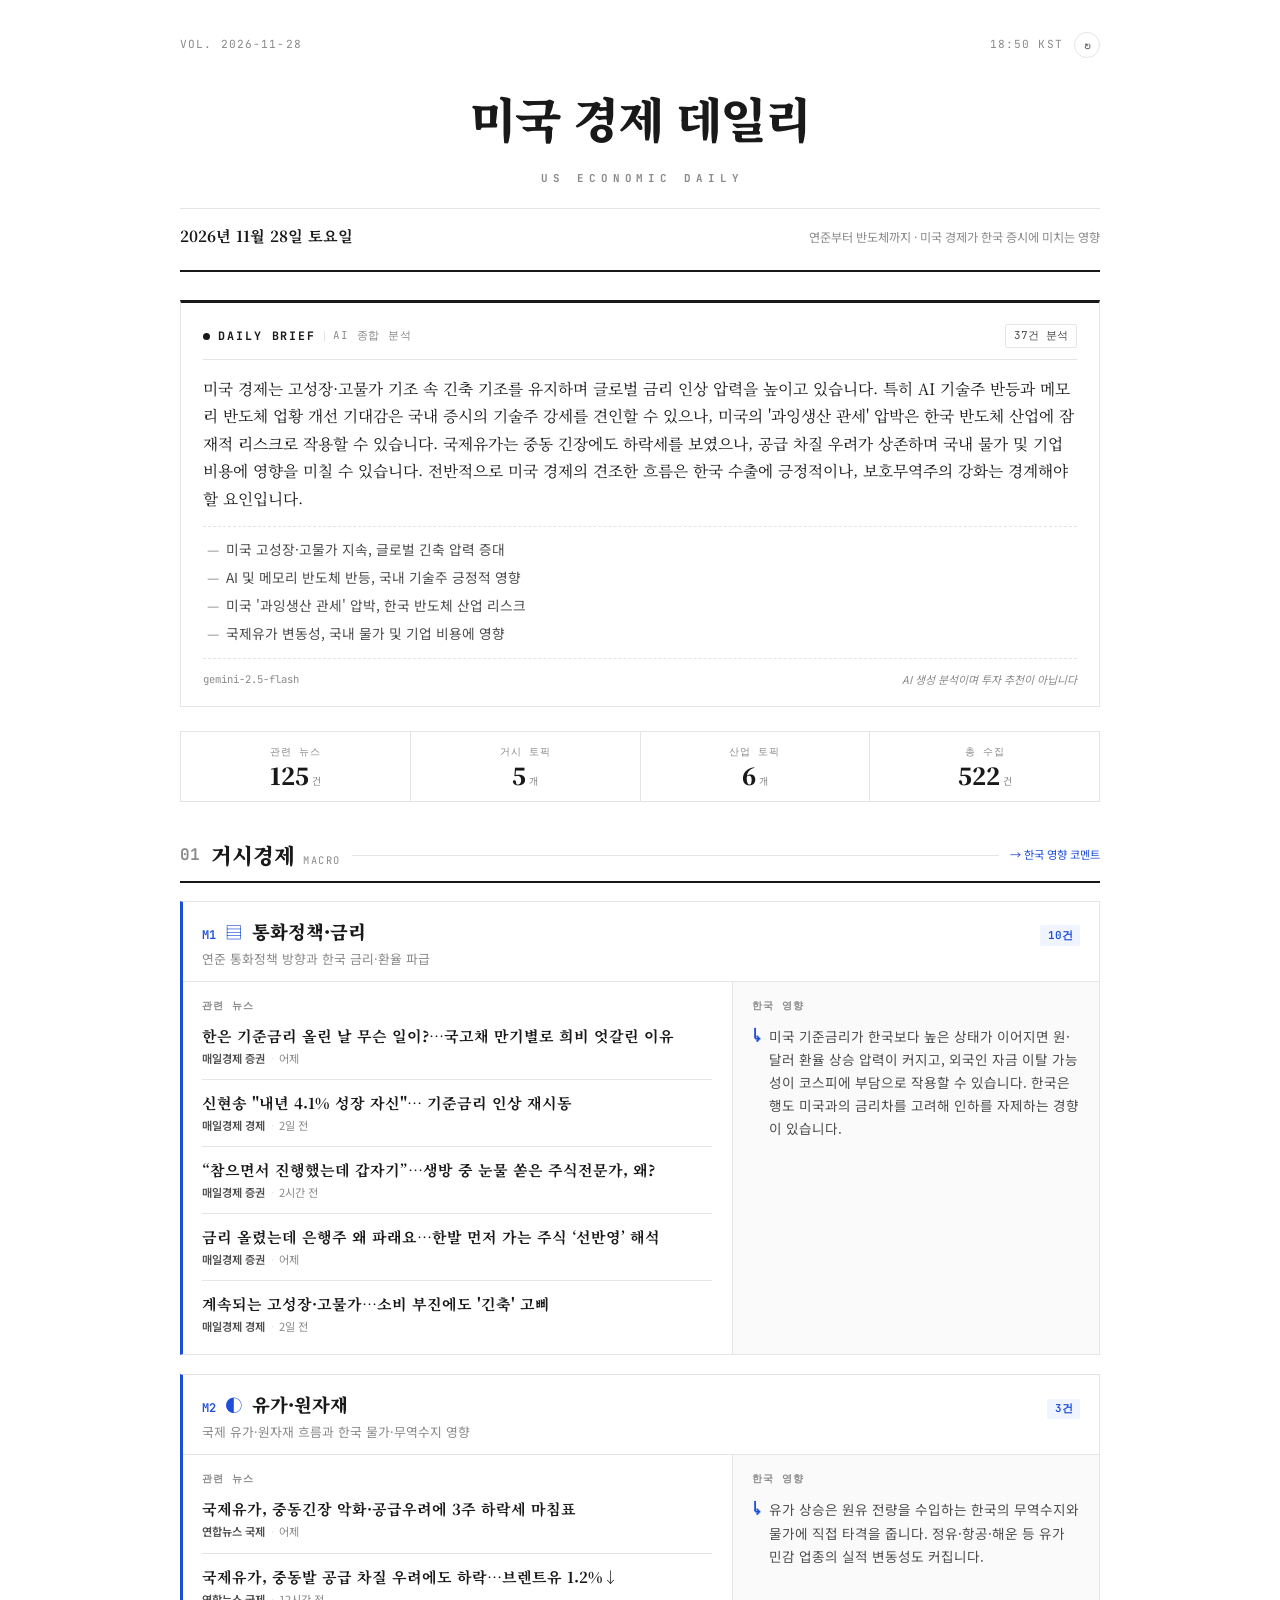
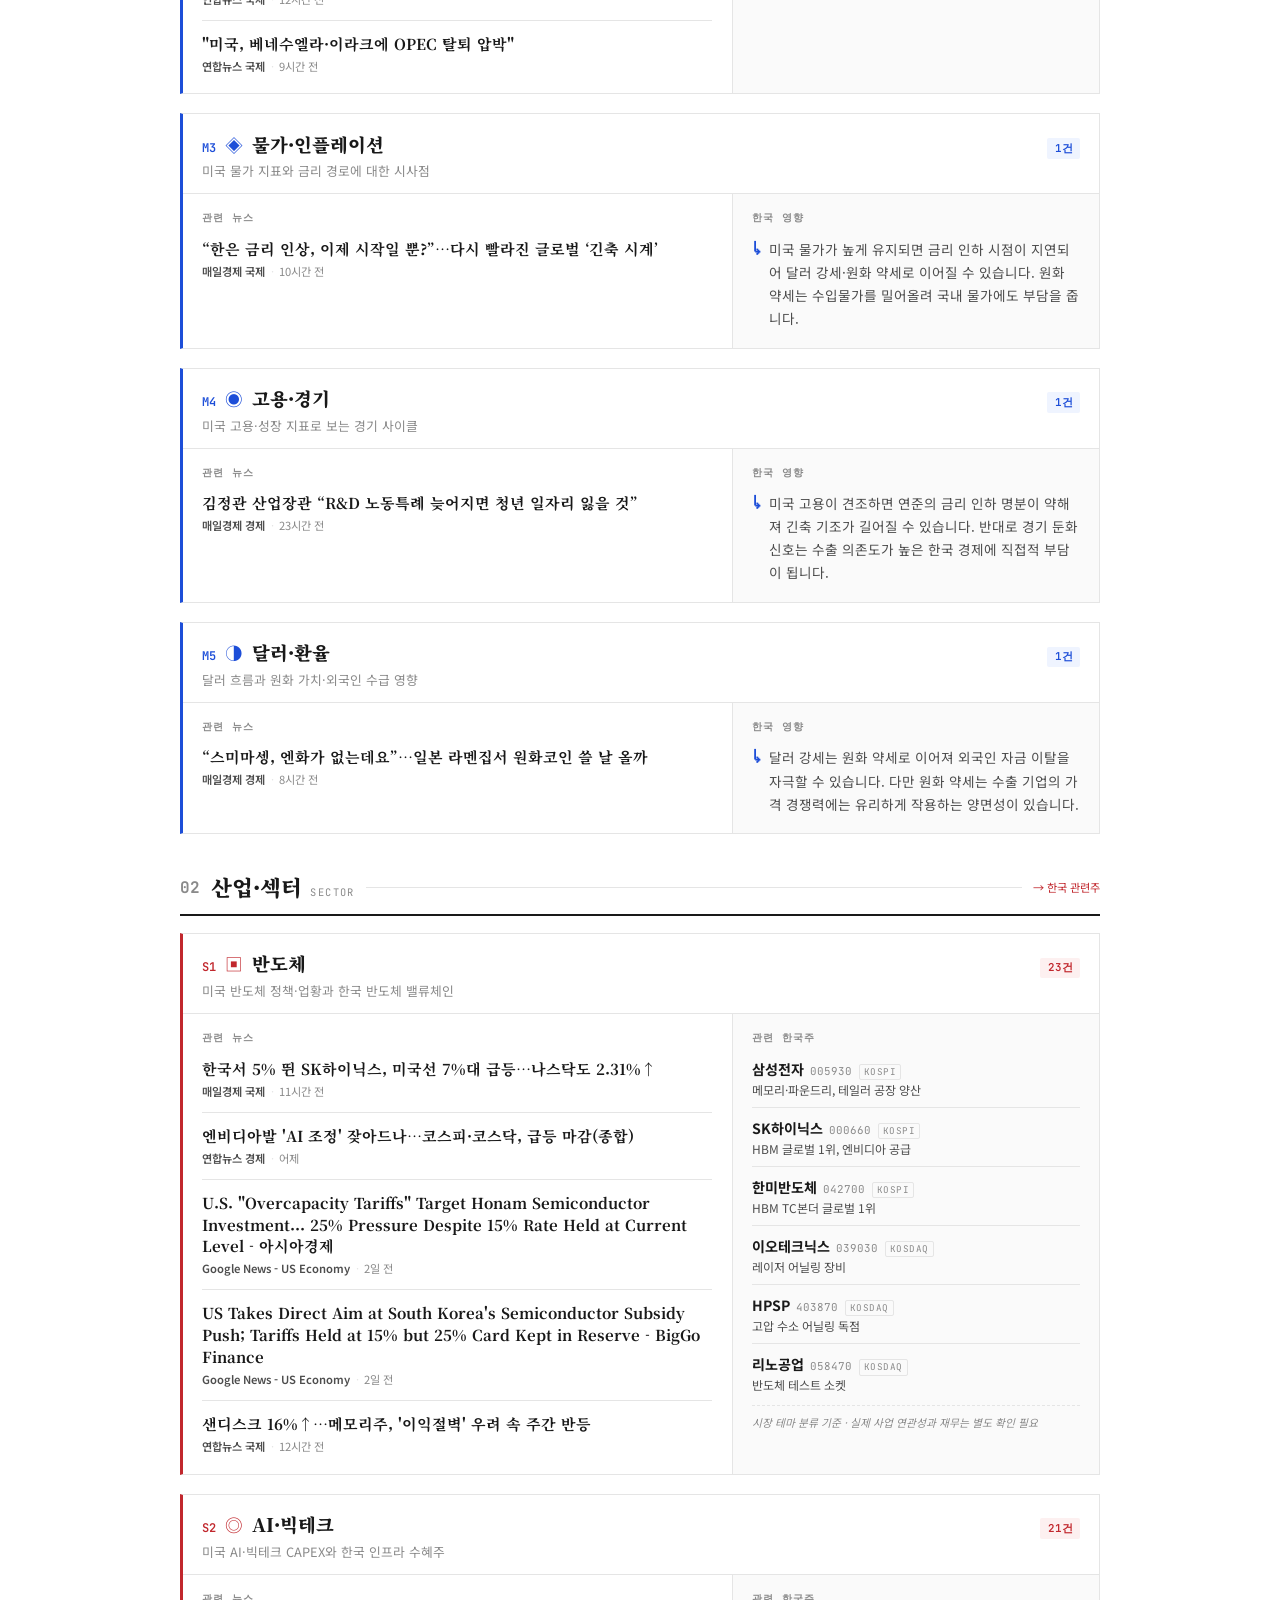
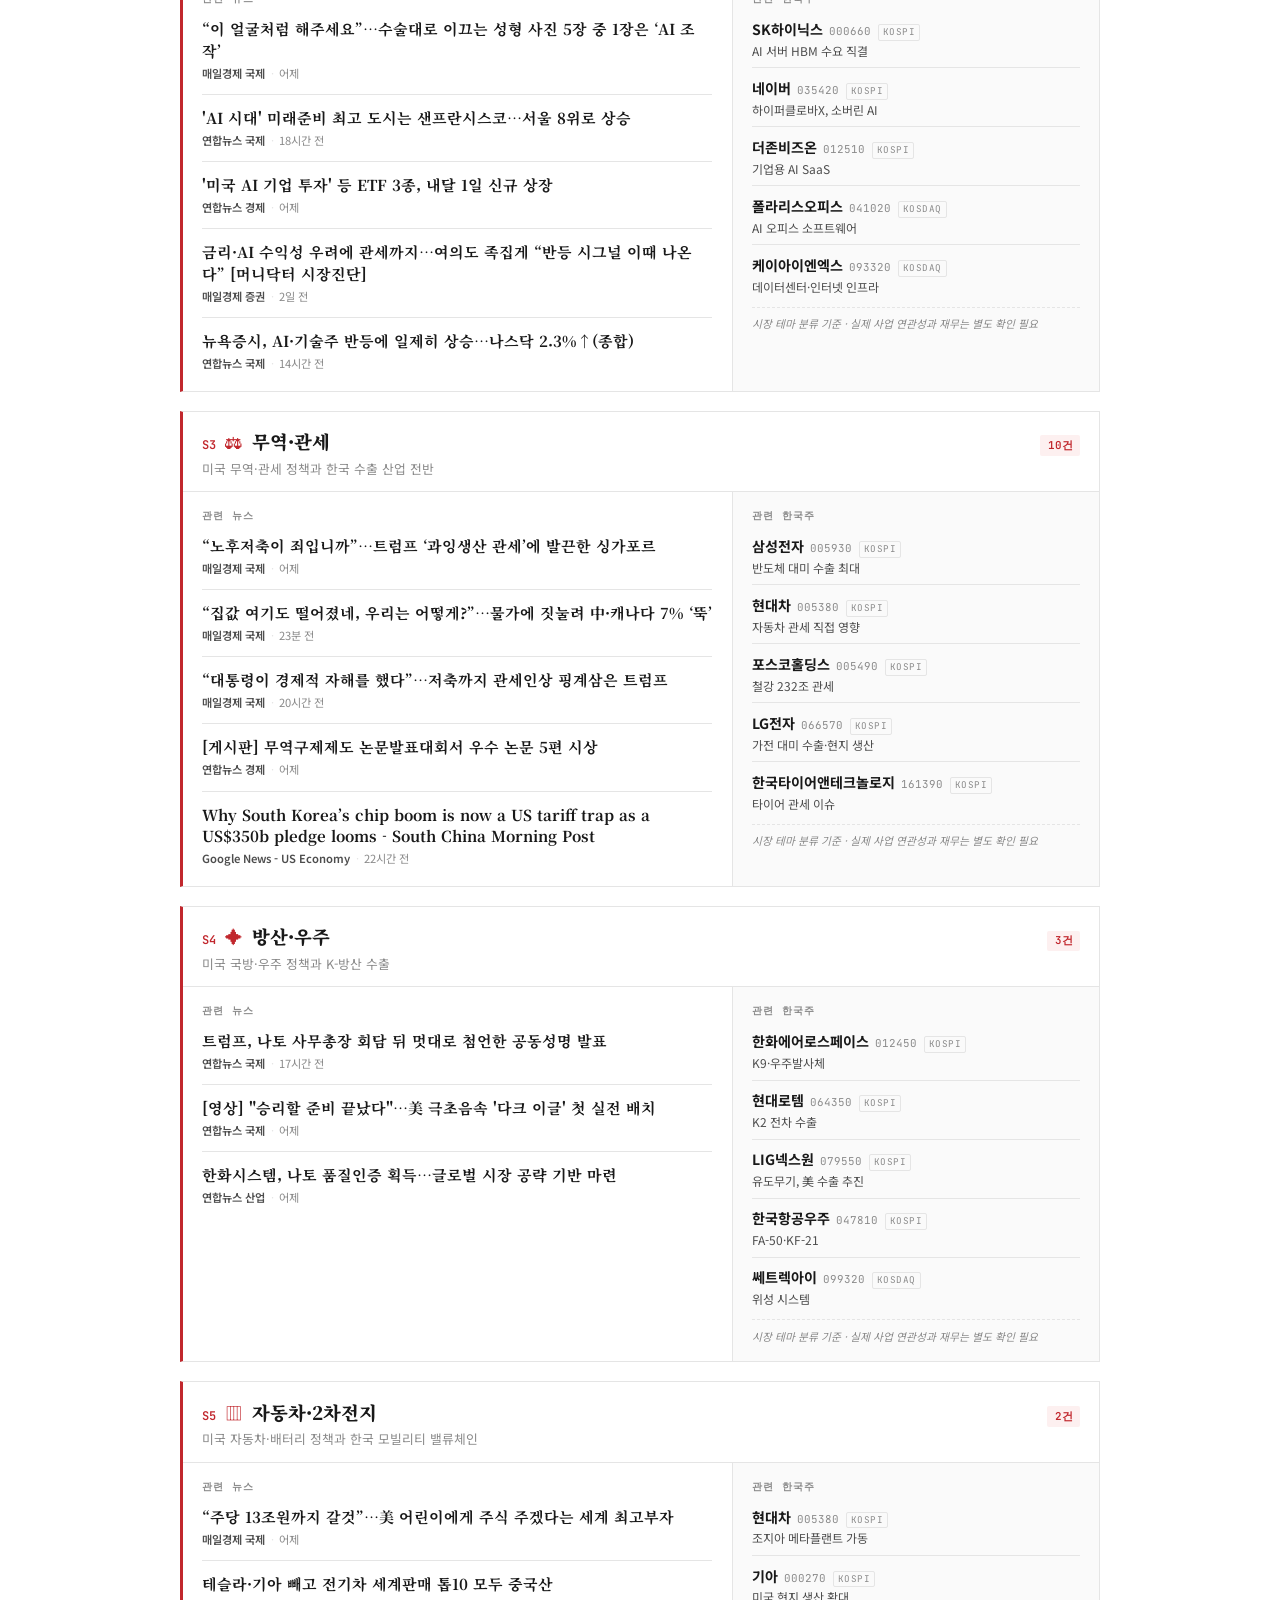
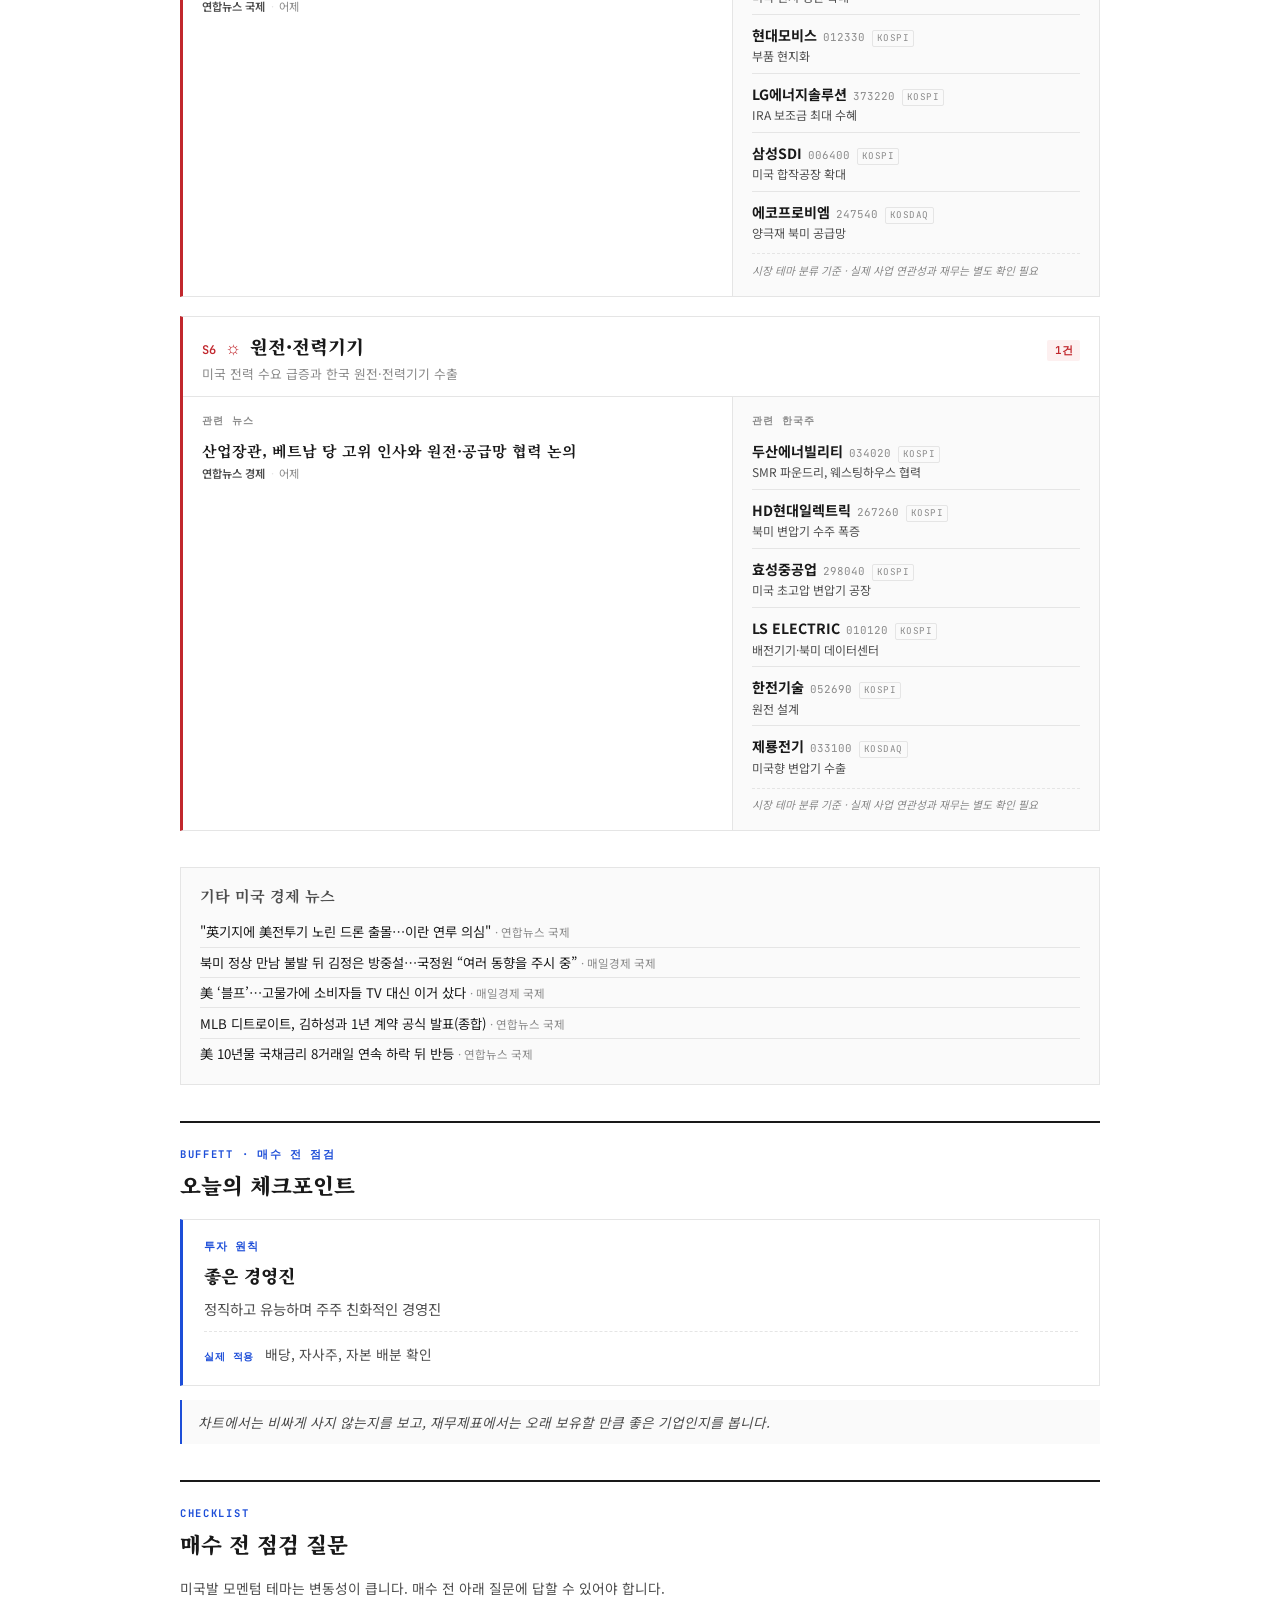
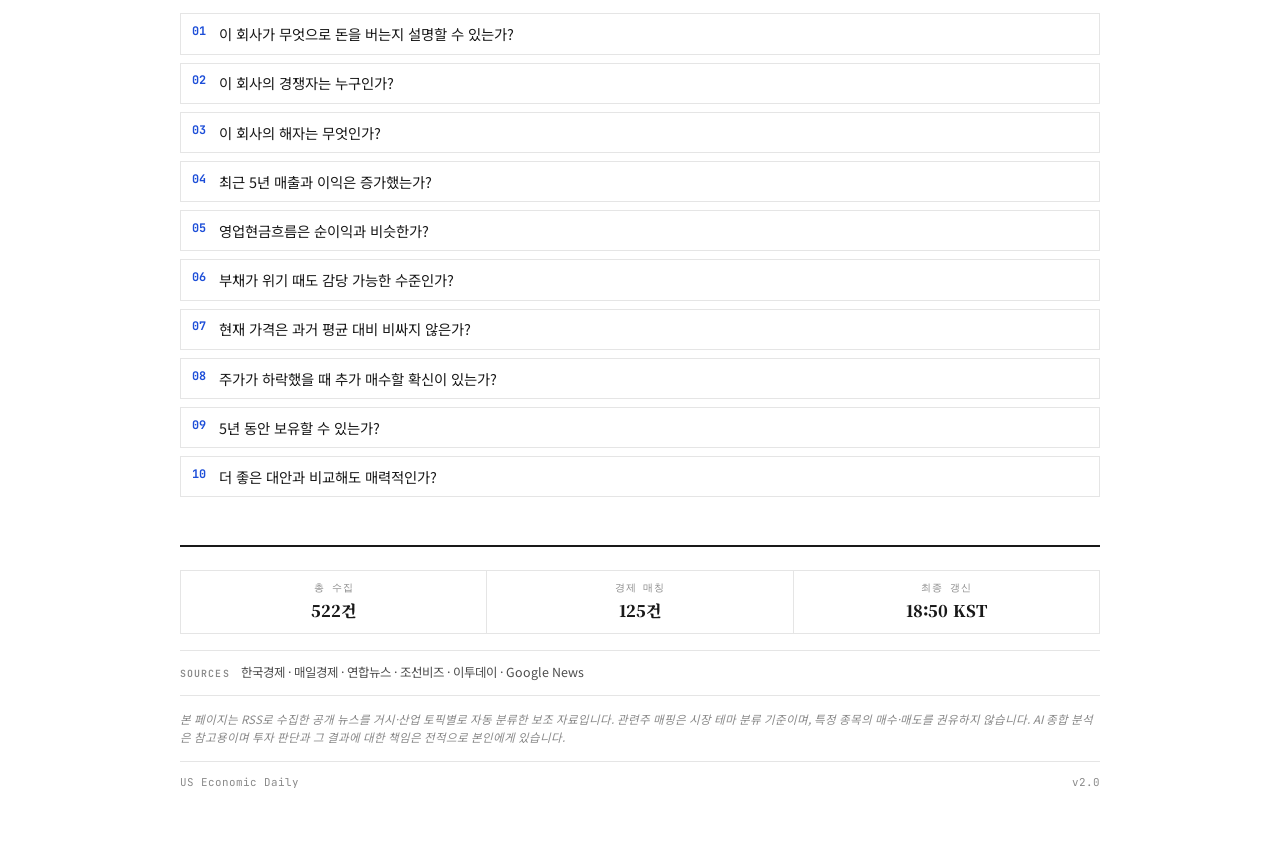
==== commit 05877fe1: "deploy: scheduled build e8bfdeddaea6236692393511e2d0f321a8fe3e79" ====
--- a/index.html
+++ b/index.html
@@ -4,7 +4,7 @@
     <meta charset="UTF-8">
     <meta name="viewport" content="width=device-width, initial-scale=1.0, maximum-scale=5.0">
     <meta name="description" content="미국 거시경제와 산업 동향이 한국 증시에 미치는 영향을 자동으로 추적하는 도구">
-    <title>미국 경제 데일리 · 2026년 11월 21일 토요일</title>
+    <title>미국 경제 데일리 · 2026년 11월 28일 토요일</title>
     <link rel="preconnect" href="https://fonts.googleapis.com">
     <link rel="preconnect" href="https://fonts.gstatic.com" crossorigin>
     <link href="https://fonts.googleapis.com/css2?family=Noto+Serif+KR:wght@400;700;900&family=Noto+Sans+KR:wght@300;400;500;700&family=JetBrains+Mono:wght@400;600&display=swap" rel="stylesheet">
@@ -16,9 +16,9 @@
     <!-- 마스트헤드 -->
     <header class="masthead">
         <div class="masthead-top">
-            <span class="edition-no">VOL. 2026-11-21</span>
+            <span class="edition-no">VOL. 2026-11-28</span>
             <div class="meta-right">
-                <span class="time-label">21:09 KST</span>
+                <span class="time-label">18:50 KST</span>
                 <button class="refresh-btn" onclick="window.location.reload()" title="새로고침">↻</button>
             </div>
         </div>
@@ -27,7 +27,7 @@
             <span class="title-en">US ECONOMIC DAILY</span>
         </h1>
         <div class="masthead-bottom">
-            <div class="date-line">2026년 11월 21일 토요일</div>
+            <div class="date-line">2026년 11월 28일 토요일</div>
             <div class="tagline">연준부터 반도체까지 · 미국 경제가 한국 증시에 미치는 영향</div>
         </div>
     </header>
@@ -42,20 +42,20 @@
                 <span class="brief-divider"></span>
                 <span class="brief-subtitle">AI 종합 분석</span>
             </div>
-            <div class="brief-meta">42건 분석</div>
+            <div class="brief-meta">37건 분석</div>
         </div>
         <div class="brief-body">
-            <p class="brief-summary">미국 연방준비제도(Fed)의 추가 금리 인상 전망과 AI 기술주 고평가 우려가 강달러를 유발하며 국제 금값 하락과 원/달러 환율 상승 압력으로 작용하고 있습니다. 이는 한국 증시의 외국인 자금 이탈을 심화시키고 특히 반도체 등 기술주 중심의 코스피 급락을 초래했습니다. AI 투자 지연 우려로 구리 가격이 하락하는 등 산업 전반에 걸쳐 불확실성이 증대되고 있으며, 미중 무역 갈등 심화는 한국 수출 환경에 복합적인 영향을 미칠 것으로 예상됩니다. 전반적으로 미국 경제의 긴축 기조와 기술주 조정은 한국 금융시장과 주요 산업에 하방 압력을 가하고 있습니다.</p>
+            <p class="brief-summary">미국 경제는 고성장·고물가 기조 속 긴축 기조를 유지하며 글로벌 금리 인상 압력을 높이고 있습니다. 특히 AI 기술주 반등과 메모리 반도체 업황 개선 기대감은 국내 증시의 기술주 강세를 견인할 수 있으나, 미국의 &#39;과잉생산 관세&#39; 압박은 한국 반도체 산업에 잠재적 리스크로 작용할 수 있습니다. 국제유가는 중동 긴장에도 하락세를 보였으나, 공급 차질 우려가 상존하며 국내 물가 및 기업 비용에 영향을 미칠 수 있습니다. 전반적으로 미국 경제의 견조한 흐름은 한국 수출에 긍정적이나, 보호무역주의 강화는 경계해야 할 요인입니다.</p>
             
             <ul class="brief-points">
                 
-                <li>Fed 금리 인상 전망, 강달러 유발 및 원/달러 환율 상승 압력</li>
+                <li>미국 고성장·고물가 지속, 글로벌 긴축 압력 증대</li>
                 
-                <li>AI 기술주 고평가 우려로 인한 한국 증시(특히 반도체) 급락</li>
+                <li>AI 및 메모리 반도체 반등, 국내 기술주 긍정적 영향</li>
                 
-                <li>미국 AI 투자 지연 우려, 구리 등 원자재 수요 감소 가능성</li>
+                <li>미국 &#39;과잉생산 관세&#39; 압박, 한국 반도체 산업 리스크</li>
                 
-                <li>미중 무역 갈등 심화, 한국 수출 및 산업 환경에 불확실성 증대</li>
+                <li>국제유가 변동성, 국내 물가 및 기업 비용에 영향</li>
                 
             </ul>
             
@@ -73,7 +73,7 @@
     <section class="summary-strip">
         <div class="summary-item">
             <div class="summary-label">관련 뉴스</div>
-            <div class="summary-value">155<span class="unit">건</span></div>
+            <div class="summary-value">125<span class="unit">건</span></div>
         </div>
         <div class="summary-item">
             <div class="summary-label">거시 토픽</div>
@@ -85,7 +85,7 @@
         </div>
         <div class="summary-item">
             <div class="summary-label">총 수집</div>
-            <div class="summary-value">506<span class="unit">건</span></div>
+            <div class="summary-value">522<span class="unit">건</span></div>
         </div>
     </section>
 
@@ -106,7 +106,7 @@
                         <span class="block-num">M1</span>
                         <span class="block-icon">▤</span>
                         <h3 class="block-title">통화정책·금리</h3>
-                        <span class="block-count">9건</span>
+                        <span class="block-count">10건</span>
                     </div>
                     <p class="block-desc">연준 통화정책 방향과 한국 금리·환율 파급</p>
                 </header>
@@ -116,8 +116,8 @@
                         <ul class="news-list">
                             
                             <li class="news-item">
-                                <a href="https://www.mk.co.kr/news/stock/12214620" target="_blank" rel="noopener">
-                                    <span class="news-title">삼성증권 자문사 CEO 10명 중 6명 “AI·기술주 고평가 조정이 최대 위험”</span>
+                                <a href="https://www.mk.co.kr/news/stock/12220173" target="_blank" rel="noopener">
+                                    <span class="news-title">한은 기준금리 올린 날 무슨 일이?…국고채 만기별로 희비 엇갈린 이유</span>
                                 </a>
                                 <div class="news-meta">
                                     <span class="news-source">매일경제 증권</span>
@@ -128,11 +128,35 @@
                             </li>
                             
                             <li class="news-item">
-                                <a href="https://www.yna.co.kr/view/AKR20261120083400009" target="_blank" rel="noopener">
-                                    <span class="news-title">국제 금값, 14개월만에 최저…달러는 19개월 최고 수준</span>
-                                </a>
-                                <div class="news-meta">
-                                    <span class="news-source">연합뉴스 경제</span>
+                                <a href="https://www.mk.co.kr/news/economy/12219713" target="_blank" rel="noopener">
+                                    <span class="news-title">신현송 &#34;내년 4.1% 성장 자신&#34;… 기준금리 인상 재시동</span>
+                                </a>
+                                <div class="news-meta">
+                                    <span class="news-source">매일경제 경제</span>
+                                    <span class="news-dot">·</span>
+                                    <span class="news-time">2일 전</span>
+                                </div>
+                                
+                            </li>
+                            
+                            <li class="news-item">
+                                <a href="https://www.mk.co.kr/news/stock/12220717" target="_blank" rel="noopener">
+                                    <span class="news-title">“참으면서 진행했는데 갑자기”…생방 중 눈물 쏟은 주식전문가, 왜?</span>
+                                </a>
+                                <div class="news-meta">
+                                    <span class="news-source">매일경제 증권</span>
+                                    <span class="news-dot">·</span>
+                                    <span class="news-time">2시간 전</span>
+                                </div>
+                                
+                            </li>
+                            
+                            <li class="news-item">
+                                <a href="https://www.mk.co.kr/news/stock/12219785" target="_blank" rel="noopener">
+                                    <span class="news-title">금리 올렸는데 은행주 왜 파래요…한발 먼저 가는 주식 ‘선반영’ 해석</span>
+                                </a>
+                                <div class="news-meta">
+                                    <span class="news-source">매일경제 증권</span>
                                     <span class="news-dot">·</span>
                                     <span class="news-time">어제</span>
                                 </div>
@@ -140,37 +164,13 @@
                             </li>
                             
                             <li class="news-item">
-                                <a href="https://news.google.com/rss/articles/[base64]?oc=5" target="_blank" rel="noopener">
-                                    <span class="news-title">CNA938 Rewind - Market Watch (19/11): Fed rate uncertainty, South Korea’s export milestone and the impact of GTA VI on gaming stocks #SGToday - CNA</span>
-                                </a>
-                                <div class="news-meta">
-                                    <span class="news-source">Google News - US Economy</span>
+                                <a href="https://www.mk.co.kr/news/economy/12219695" target="_blank" rel="noopener">
+                                    <span class="news-title">계속되는 고성장·고물가…소비 부진에도 &#39;긴축&#39; 고삐</span>
+                                </a>
+                                <div class="news-meta">
+                                    <span class="news-source">매일경제 경제</span>
                                     <span class="news-dot">·</span>
                                     <span class="news-time">2일 전</span>
-                                </div>
-                                
-                            </li>
-                            
-                            <li class="news-item">
-                                <a href="https://www.yna.co.kr/view/AKR20261121014700002" target="_blank" rel="noopener">
-                                    <span class="news-title">[다음주 경제] 숨 고르기 한 기준금리, 인상할까…한은 성장률 전망은</span>
-                                </a>
-                                <div class="news-meta">
-                                    <span class="news-source">연합뉴스 경제</span>
-                                    <span class="news-dot">·</span>
-                                    <span class="news-time">12시간 전</span>
-                                </div>
-                                
-                            </li>
-                            
-                            <li class="news-item">
-                                <a href="https://news.google.com/rss/articles/CBMidkFVX3lxTFBlTkk2VU5CdjJJV044SmgxVXJhd3IxX3YtWXJuOHJITHdJWkdldC1OQ1pCSGZZQ1BpS0xSNzFkanlGcjQwd2VvTklaYjM2TEk5bXlDV0NSRWZSMWhzdXFLWVZxcnBJYkJiZnJ1Sk1SMWd1ZWMtSEE?oc=5" target="_blank" rel="noopener">
-                                    <span class="news-title">Fed Sounds Alarm on Leveraged ETFs: South Korean Investors Bet approximately $3.7 Billion on Triple-Leveraged Semiconductor Product in Three Months - BigGo Finance</span>
-                                </a>
-                                <div class="news-meta">
-                                    <span class="news-source">Google News - US Economy</span>
-                                    <span class="news-dot">·</span>
-                                    <span class="news-time">4일 전</span>
                                 </div>
                                 
                             </li>
@@ -191,9 +191,111 @@
                 <header class="block-header">
                     <div class="block-title-row">
                         <span class="block-num">M2</span>
+                        <span class="block-icon">◐</span>
+                        <h3 class="block-title">유가·원자재</h3>
+                        <span class="block-count">3건</span>
+                    </div>
+                    <p class="block-desc">국제 유가·원자재 흐름과 한국 물가·무역수지 영향</p>
+                </header>
+                <div class="block-body">
+                    <div class="news-column">
+                        <div class="column-label">관련 뉴스</div>
+                        <ul class="news-list">
+                            
+                            <li class="news-item">
+                                <a href="https://www.yna.co.kr/view/AKR20261127115100009" target="_blank" rel="noopener">
+                                    <span class="news-title">국제유가, 중동긴장 악화·공급우려에 3주 하락세 마침표</span>
+                                </a>
+                                <div class="news-meta">
+                                    <span class="news-source">연합뉴스 국제</span>
+                                    <span class="news-dot">·</span>
+                                    <span class="news-time">어제</span>
+                                </div>
+                                
+                            </li>
+                            
+                            <li class="news-item">
+                                <a href="https://www.yna.co.kr/view/AKR20261128007900072" target="_blank" rel="noopener">
+                                    <span class="news-title">국제유가, 중동발 공급 차질 우려에도 하락…브렌트유 1.2%↓</span>
+                                </a>
+                                <div class="news-meta">
+                                    <span class="news-source">연합뉴스 국제</span>
+                                    <span class="news-dot">·</span>
+                                    <span class="news-time">12시간 전</span>
+                                </div>
+                                
+                            </li>
+                            
+                            <li class="news-item">
+                                <a href="https://www.yna.co.kr/view/AKR20261128020300009" target="_blank" rel="noopener">
+                                    <span class="news-title">&#34;미국, 베네수엘라·이라크에 OPEC 탈퇴 압박&#34;</span>
+                                </a>
+                                <div class="news-meta">
+                                    <span class="news-source">연합뉴스 국제</span>
+                                    <span class="news-dot">·</span>
+                                    <span class="news-time">9시간 전</span>
+                                </div>
+                                
+                            </li>
+                            
+                        </ul>
+                    </div>
+                    <aside class="comment-column">
+                        <div class="column-label">한국 영향</div>
+                        <div class="kr-comment">
+                            <span class="comment-mark">↳</span>
+                            <p>유가 상승은 원유 전량을 수입하는 한국의 무역수지와 물가에 직접 타격을 줍니다. 정유·항공·해운 등 유가 민감 업종의 실적 변동성도 커집니다.</p>
+                        </div>
+                    </aside>
+                </div>
+            </article>
+            
+            <article class="topic-block macro-block" id="macro-3">
+                <header class="block-header">
+                    <div class="block-title-row">
+                        <span class="block-num">M3</span>
+                        <span class="block-icon">◈</span>
+                        <h3 class="block-title">물가·인플레이션</h3>
+                        <span class="block-count">1건</span>
+                    </div>
+                    <p class="block-desc">미국 물가 지표와 금리 경로에 대한 시사점</p>
+                </header>
+                <div class="block-body">
+                    <div class="news-column">
+                        <div class="column-label">관련 뉴스</div>
+                        <ul class="news-list">
+                            
+                            <li class="news-item">
+                                <a href="https://www.mk.co.kr/news/world/12220621" target="_blank" rel="noopener">
+                                    <span class="news-title">“한은 금리 인상, 이제 시작일 뿐?”…다시 빨라진 글로벌 ‘긴축 시계’</span>
+                                </a>
+                                <div class="news-meta">
+                                    <span class="news-source">매일경제 국제</span>
+                                    <span class="news-dot">·</span>
+                                    <span class="news-time">10시간 전</span>
+                                </div>
+                                
+                            </li>
+                            
+                        </ul>
+                    </div>
+                    <aside class="comment-column">
+                        <div class="column-label">한국 영향</div>
+                        <div class="kr-comment">
+                            <span class="comment-mark">↳</span>
+                            <p>미국 물가가 높게 유지되면 금리 인하 시점이 지연되어 달러 강세·원화 약세로 이어질 수 있습니다. 원화 약세는 수입물가를 밀어올려 국내 물가에도 부담을 줍니다.</p>
+                        </div>
+                    </aside>
+                </div>
+            </article>
+            
+            <article class="topic-block macro-block" id="macro-4">
+                <header class="block-header">
+                    <div class="block-title-row">
+                        <span class="block-num">M4</span>
                         <span class="block-icon">◉</span>
                         <h3 class="block-title">고용·경기</h3>
-                        <span class="block-count">3건</span>
+                        <span class="block-count">1건</span>
                     </div>
                     <p class="block-desc">미국 고용·성장 지표로 보는 경기 사이클</p>
                 </header>
@@ -203,37 +305,13 @@
                         <ul class="news-list">
                             
                             <li class="news-item">
-                                <a href="https://www.mk.co.kr/news/world/12215298" target="_blank" rel="noopener">
-                                    <span class="news-title">“20대 열 명 중 여덟 명이 부모와 산다고?”…독립 포기 청년, 세계로 확산</span>
-                                </a>
-                                <div class="news-meta">
-                                    <span class="news-source">매일경제 국제</span>
-                                    <span class="news-dot">·</span>
-                                    <span class="news-time">3시간 전</span>
-                                </div>
-                                
-                            </li>
-                            
-                            <li class="news-item">
-                                <a href="https://www.mk.co.kr/news/economy/12214904" target="_blank" rel="noopener">
-                                    <span class="news-title">“AI 붕괴 오면 고통스런 경기침체 이어질 것…한국 집값도 위험” [딥머니 토크]</span>
+                                <a href="https://www.mk.co.kr/news/economy/12220464" target="_blank" rel="noopener">
+                                    <span class="news-title">김정관 산업장관 “R&amp;D 노동특례 늦어지면 청년 일자리 잃을 것”</span>
                                 </a>
                                 <div class="news-meta">
                                     <span class="news-source">매일경제 경제</span>
                                     <span class="news-dot">·</span>
-                                    <span class="news-time">어제</span>
-                                </div>
-                                
-                            </li>
-                            
-                            <li class="news-item">
-                                <a href="https://www.mk.co.kr/news/economy/12213727" target="_blank" rel="noopener">
-                                    <span class="news-title">“AI 붕괴 오면 고통스런 경기침체 이어질 것 … 한국 집값도 위험”</span>
-                                </a>
-                                <div class="news-meta">
-                                    <span class="news-source">매일경제 국제</span>
-                                    <span class="news-dot">·</span>
-                                    <span class="news-time">어제</span>
+                                    <span class="news-time">23시간 전</span>
                                 </div>
                                 
                             </li>
@@ -250,84 +328,6 @@
                 </div>
             </article>
             
-            <article class="topic-block macro-block" id="macro-3">
-                <header class="block-header">
-                    <div class="block-title-row">
-                        <span class="block-num">M3</span>
-                        <span class="block-icon">◈</span>
-                        <h3 class="block-title">물가·인플레이션</h3>
-                        <span class="block-count">1건</span>
-                    </div>
-                    <p class="block-desc">미국 물가 지표와 금리 경로에 대한 시사점</p>
-                </header>
-                <div class="block-body">
-                    <div class="news-column">
-                        <div class="column-label">관련 뉴스</div>
-                        <ul class="news-list">
-                            
-                            <li class="news-item">
-                                <a href="https://www.mk.co.kr/news/economy/12214218" target="_blank" rel="noopener">
-                                    <span class="news-title">사과 29%·돼지고기 13%↓…생산자물가 석 달 만에 하락</span>
-                                </a>
-                                <div class="news-meta">
-                                    <span class="news-source">매일경제 경제</span>
-                                    <span class="news-dot">·</span>
-                                    <span class="news-time">어제</span>
-                                </div>
-                                
-                            </li>
-                            
-                        </ul>
-                    </div>
-                    <aside class="comment-column">
-                        <div class="column-label">한국 영향</div>
-                        <div class="kr-comment">
-                            <span class="comment-mark">↳</span>
-                            <p>미국 물가가 높게 유지되면 금리 인하 시점이 지연되어 달러 강세·원화 약세로 이어질 수 있습니다. 원화 약세는 수입물가를 밀어올려 국내 물가에도 부담을 줍니다.</p>
-                        </div>
-                    </aside>
-                </div>
-            </article>
-            
-            <article class="topic-block macro-block" id="macro-4">
-                <header class="block-header">
-                    <div class="block-title-row">
-                        <span class="block-num">M4</span>
-                        <span class="block-icon">◐</span>
-                        <h3 class="block-title">유가·원자재</h3>
-                        <span class="block-count">1건</span>
-                    </div>
-                    <p class="block-desc">국제 유가·원자재 흐름과 한국 물가·무역수지 영향</p>
-                </header>
-                <div class="block-body">
-                    <div class="news-column">
-                        <div class="column-label">관련 뉴스</div>
-                        <ul class="news-list">
-                            
-                            <li class="news-item">
-                                <a href="https://www.yna.co.kr/view/AKR20261121046400099" target="_blank" rel="noopener">
-                                    <span class="news-title">&#34;호르무즈서 미확인 발사체에 유조선 잇단 피격&#34;</span>
-                                </a>
-                                <div class="news-meta">
-                                    <span class="news-source">연합뉴스 국제</span>
-                                    <span class="news-dot">·</span>
-                                    <span class="news-time">2시간 전</span>
-                                </div>
-                                
-                            </li>
-                            
-                        </ul>
-                    </div>
-                    <aside class="comment-column">
-                        <div class="column-label">한국 영향</div>
-                        <div class="kr-comment">
-                            <span class="comment-mark">↳</span>
-                            <p>유가 상승은 원유 전량을 수입하는 한국의 무역수지와 물가에 직접 타격을 줍니다. 정유·항공·해운 등 유가 민감 업종의 실적 변동성도 커집니다.</p>
-                        </div>
-                    </aside>
-                </div>
-            </article>
-            
             <article class="topic-block macro-block" id="macro-5">
                 <header class="block-header">
                     <div class="block-title-row">
@@ -344,13 +344,13 @@
                         <ul class="news-list">
                             
                             <li class="news-item">
-                                <a href="https://www.yna.co.kr/view/AKR20261120132200002" target="_blank" rel="noopener">
-                                    <span class="news-title">환율, 강달러·주가 급락에 6.2원 오른 1,336.2원</span>
-                                </a>
-                                <div class="news-meta">
-                                    <span class="news-source">연합뉴스 경제</span>
-                                    <span class="news-dot">·</span>
-                                    <span class="news-time">어제</span>
+                                <a href="https://www.mk.co.kr/news/economy/12220665" target="_blank" rel="noopener">
+                                    <span class="news-title">“스미마셍, 엔화가 없는데요”…일본 라멘집서 원화코인 쓸 날 올까</span>
+                                </a>
+                                <div class="news-meta">
+                                    <span class="news-source">매일경제 경제</span>
+                                    <span class="news-dot">·</span>
+                                    <span class="news-time">8시간 전</span>
                                 </div>
                                 
                             </li>
@@ -388,7 +388,7 @@
                         <span class="block-num">S1</span>
                         <span class="block-icon">▣</span>
                         <h3 class="block-title">반도체</h3>
-                        <span class="block-count">31건</span>
+                        <span class="block-count">23건</span>
                     </div>
                     <p class="block-desc">미국 반도체 정책·업황과 한국 반도체 밸류체인</p>
                 </header>
@@ -398,11 +398,23 @@
                         <ul class="news-list">
                             
                             <li class="news-item">
-                                <a href="https://www.mk.co.kr/news/stock/12214253" target="_blank" rel="noopener">
-                                    <span class="news-title">“증시 재평가, 1만피 돌파한다”…조마조마 코스피에 월가 전망 엇갈려</span>
-                                </a>
-                                <div class="news-meta">
-                                    <span class="news-source">매일경제 증권</span>
+                                <a href="https://www.mk.co.kr/news/stock/12220603" target="_blank" rel="noopener">
+                                    <span class="news-title">한국서 5% 뛴 SK하이닉스, 미국선 7%대 급등…나스닥도 2.31%↑</span>
+                                </a>
+                                <div class="news-meta">
+                                    <span class="news-source">매일경제 국제</span>
+                                    <span class="news-dot">·</span>
+                                    <span class="news-time">11시간 전</span>
+                                </div>
+                                
+                            </li>
+                            
+                            <li class="news-item">
+                                <a href="https://www.yna.co.kr/view/AKR20261127078351008" target="_blank" rel="noopener">
+                                    <span class="news-title">엔비디아발 &#39;AI 조정&#39; 잦아드나…코스피·코스닥, 급등 마감(종합)</span>
+                                </a>
+                                <div class="news-meta">
+                                    <span class="news-source">연합뉴스 경제</span>
                                     <span class="news-dot">·</span>
                                     <span class="news-time">어제</span>
                                 </div>
@@ -410,49 +422,37 @@
                             </li>
                             
                             <li class="news-item">
-                                <a href="https://news.google.com/rss/articles/[base64]?oc=5" target="_blank" rel="noopener">
-                                    <span class="news-title">AMD Stock Drops Another 7% Before the Bell and Taiwan Semiconductor Slides 4.2% as Nasdaq Futures Fall 1.6% After Asia&#39;s Chip Selloff - 24/7 Wall St.</span>
+                                <a href="https://news.google.com/rss/articles/CBMiZEFVX3lxTFBtVnVKLThGcnpFTVdzNWdwdWNXd0lqZFcxTlpKMUlPb1Myelo1T0owQ2lJX3N6bnNOcGN5YmtOUkUxaUhlMkJkWEdJckN2TXduTEZETkFPbWswOEtjZmV1T1hWR1U?oc=5" target="_blank" rel="noopener">
+                                    <span class="news-title">U.S. &#34;Overcapacity Tariffs&#34; Target Honam Semiconductor Investment... 25% Pressure Despite 15% Rate Held at Current Level - 아시아경제</span>
                                 </a>
                                 <div class="news-meta">
                                     <span class="news-source">Google News - US Economy</span>
                                     <span class="news-dot">·</span>
-                                    <span class="news-time">23시간 전</span>
-                                </div>
-                                
-                            </li>
-                            
-                            <li class="news-item">
-                                <a href="https://www.mk.co.kr/news/stock/12214679" target="_blank" rel="noopener">
-                                    <span class="news-title">‘검은 금요일’ 코스피·코스닥 나란히 5%대 급락…3거래일 만 ‘5천피’ 붕괴</span>
-                                </a>
-                                <div class="news-meta">
-                                    <span class="news-source">매일경제 증권</span>
-                                    <span class="news-dot">·</span>
-                                    <span class="news-time">어제</span>
-                                </div>
-                                
-                            </li>
-                            
-                            <li class="news-item">
-                                <a href="https://www.mk.co.kr/news/stock/12215112" target="_blank" rel="noopener">
-                                    <span class="news-title">엔비디아 호실적도 못 막았다…나스닥, 기술주 매도에 5.3% 폭락</span>
-                                </a>
-                                <div class="news-meta">
-                                    <span class="news-source">매일경제 증권</span>
-                                    <span class="news-dot">·</span>
-                                    <span class="news-time">14시간 전</span>
-                                </div>
-                                
-                            </li>
-                            
-                            <li class="news-item">
-                                <a href="https://www.mk.co.kr/news/stock/12214337" target="_blank" rel="noopener">
-                                    <span class="news-title">코스피, 미국 빅테크 급락에 4%대 하락 출발…5000선 붕괴</span>
-                                </a>
-                                <div class="news-meta">
-                                    <span class="news-source">매일경제 증권</span>
-                                    <span class="news-dot">·</span>
-                                    <span class="news-time">어제</span>
+                                    <span class="news-time">2일 전</span>
+                                </div>
+                                
+                            </li>
+                            
+                            <li class="news-item">
+                                <a href="https://news.google.com/rss/articles/CBMidkFVX3lxTE53c3k3WUYyN09Ka1BzT1FEb3BUMjRKSTVVMk5DY0pUMTBQVDVsMFlmUWtwc0FpS1FzN3RFQ05WU1NLOXZ6Sm41blBJbTg2WVhyNkVUMGplYlBBMGsySkVQQ2ZOMEh1M1dRR3hJNi1FcTNiYll0LUE?oc=5" target="_blank" rel="noopener">
+                                    <span class="news-title">US Takes Direct Aim at South Korea&#39;s Semiconductor Subsidy Push; Tariffs Held at 15% but 25% Card Kept in Reserve - BigGo Finance</span>
+                                </a>
+                                <div class="news-meta">
+                                    <span class="news-source">Google News - US Economy</span>
+                                    <span class="news-dot">·</span>
+                                    <span class="news-time">2일 전</span>
+                                </div>
+                                
+                            </li>
+                            
+                            <li class="news-item">
+                                <a href="https://www.yna.co.kr/view/AKR20261128008900009" target="_blank" rel="noopener">
+                                    <span class="news-title">샌디스크 16%↑…메모리주, &#39;이익절벽&#39; 우려 속 주간 반등</span>
+                                </a>
+                                <div class="news-meta">
+                                    <span class="news-source">연합뉴스 국제</span>
+                                    <span class="news-dot">·</span>
+                                    <span class="news-time">12시간 전</span>
                                 </div>
                                 
                             </li>
@@ -531,7 +531,7 @@
                         <span class="block-num">S2</span>
                         <span class="block-icon">◎</span>
                         <h3 class="block-title">AI·빅테크</h3>
-                        <span class="block-count">19건</span>
+                        <span class="block-count">21건</span>
                     </div>
                     <p class="block-desc">미국 AI·빅테크 CAPEX와 한국 인프라 수혜주</p>
                 </header>
@@ -541,8 +541,8 @@
                         <ul class="news-list">
                             
                             <li class="news-item">
-                                <a href="https://www.mk.co.kr/news/stock/12214753" target="_blank" rel="noopener">
-                                    <span class="news-title">“나 없으면 회사 안 돌아가” 줄사표 쓴 7인…5년 만에 전부 30조원대 주식 부자</span>
+                                <a href="https://www.mk.co.kr/news/world/12220316" target="_blank" rel="noopener">
+                                    <span class="news-title">“이 얼굴처럼 해주세요”…수술대로 이끄는 성형 사진 5장 중 1장은 ‘AI 조작’</span>
                                 </a>
                                 <div class="news-meta">
                                     <span class="news-source">매일경제 국제</span>
@@ -553,47 +553,47 @@
                             </li>
                             
                             <li class="news-item">
-                                <a href="https://www.mk.co.kr/news/stock/12215325" target="_blank" rel="noopener">
-                                    <span class="news-title">주식만 떨어진 게 아니네…美 AI투자 지연 우려에 고점서 12% 넘게 빠진 ‘이것’</span>
+                                <a href="https://www.yna.co.kr/view/AKR20261127169800371" target="_blank" rel="noopener">
+                                    <span class="news-title">&#39;AI 시대&#39; 미래준비 최고 도시는 샌프란시스코…서울 8위로 상승</span>
+                                </a>
+                                <div class="news-meta">
+                                    <span class="news-source">연합뉴스 국제</span>
+                                    <span class="news-dot">·</span>
+                                    <span class="news-time">18시간 전</span>
+                                </div>
+                                
+                            </li>
+                            
+                            <li class="news-item">
+                                <a href="https://www.yna.co.kr/view/AKR20261127129900008" target="_blank" rel="noopener">
+                                    <span class="news-title">&#39;미국 AI 기업 투자&#39; 등 ETF 3종, 내달 1일 신규 상장</span>
+                                </a>
+                                <div class="news-meta">
+                                    <span class="news-source">연합뉴스 경제</span>
+                                    <span class="news-dot">·</span>
+                                    <span class="news-time">어제</span>
+                                </div>
+                                
+                            </li>
+                            
+                            <li class="news-item">
+                                <a href="https://www.mk.co.kr/news/stock/12219730" target="_blank" rel="noopener">
+                                    <span class="news-title">금리·AI 수익성 우려에 관세까지…여의도 족집게 “반등 시그널 이때 나온다” [머니닥터 시장진단]</span>
                                 </a>
                                 <div class="news-meta">
                                     <span class="news-source">매일경제 증권</span>
                                     <span class="news-dot">·</span>
-                                    <span class="news-time">1시간 전</span>
-                                </div>
-                                
-                            </li>
-                            
-                            <li class="news-item">
-                                <a href="https://www.mk.co.kr/news/stock/12215211" target="_blank" rel="noopener">
-                                    <span class="news-title">역대 최대 IPO 성공한 앤트로픽…오픈AI도 증시 입성 탄력 받나</span>
-                                </a>
-                                <div class="news-meta">
-                                    <span class="news-source">매일경제 증권</span>
-                                    <span class="news-dot">·</span>
-                                    <span class="news-time">9시간 전</span>
-                                </div>
-                                
-                            </li>
-                            
-                            <li class="news-item">
-                                <a href="https://www.yna.co.kr/view/AKR20261121000600072" target="_blank" rel="noopener">
-                                    <span class="news-title">앤트로픽 상장 이틀째 9% 급락 출발…AI 투자 불안 확산</span>
+                                    <span class="news-time">2일 전</span>
+                                </div>
+                                
+                            </li>
+                            
+                            <li class="news-item">
+                                <a href="https://www.yna.co.kr/view/AKR20261128004851072" target="_blank" rel="noopener">
+                                    <span class="news-title">뉴욕증시, AI·기술주 반등에 일제히 상승…나스닥 2.3%↑(종합)</span>
                                 </a>
                                 <div class="news-meta">
                                     <span class="news-source">연합뉴스 국제</span>
-                                    <span class="news-dot">·</span>
-                                    <span class="news-time">20시간 전</span>
-                                </div>
-                                
-                            </li>
-                            
-                            <li class="news-item">
-                                <a href="https://www.mk.co.kr/news/stock/12215101" target="_blank" rel="noopener">
-                                    <span class="news-title">“주식 어디가 바닥인데요?” 외국인은 이미 탈출…이건 7.4조 샀다는데</span>
-                                </a>
-                                <div class="news-meta">
-                                    <span class="news-source">매일경제 증권</span>
                                     <span class="news-dot">·</span>
                                     <span class="news-time">14시간 전</span>
                                 </div>
@@ -665,7 +665,7 @@
                         <span class="block-num">S3</span>
                         <span class="block-icon">⚖</span>
                         <h3 class="block-title">무역·관세</h3>
-                        <span class="block-count">9건</span>
+                        <span class="block-count">10건</span>
                     </div>
                     <p class="block-desc">미국 무역·관세 정책과 한국 수출 산업 전반</p>
                 </header>
@@ -675,11 +675,35 @@
                         <ul class="news-list">
                             
                             <li class="news-item">
-                                <a href="https://www.yna.co.kr/view/AKR20261121000400071" target="_blank" rel="noopener">
-                                    <span class="news-title">美무역대표 &#34;&#39;상호관세 대체&#39; 301조 조사 연말까지 마무리&#34;</span>
-                                </a>
-                                <div class="news-meta">
-                                    <span class="news-source">연합뉴스 국제</span>
+                                <a href="https://www.mk.co.kr/news/world/12219994" target="_blank" rel="noopener">
+                                    <span class="news-title">“노후저축이 죄입니까”…트럼프 ‘과잉생산 관세’에 발끈한 싱가포르</span>
+                                </a>
+                                <div class="news-meta">
+                                    <span class="news-source">매일경제 국제</span>
+                                    <span class="news-dot">·</span>
+                                    <span class="news-time">어제</span>
+                                </div>
+                                
+                            </li>
+                            
+                            <li class="news-item">
+                                <a href="https://www.mk.co.kr/news/world/12220744" target="_blank" rel="noopener">
+                                    <span class="news-title">“집값 여기도 떨어졌네, 우리는 어떻게?”…물가에 짓눌려 中·캐나다 7% ‘뚝’</span>
+                                </a>
+                                <div class="news-meta">
+                                    <span class="news-source">매일경제 국제</span>
+                                    <span class="news-dot">·</span>
+                                    <span class="news-time">23분 전</span>
+                                </div>
+                                
+                            </li>
+                            
+                            <li class="news-item">
+                                <a href="https://www.mk.co.kr/news/world/12220521" target="_blank" rel="noopener">
+                                    <span class="news-title">“대통령이 경제적 자해를 했다”…저축까지 관세인상 핑계삼은 트럼프</span>
+                                </a>
+                                <div class="news-meta">
+                                    <span class="news-source">매일경제 국제</span>
                                     <span class="news-dot">·</span>
                                     <span class="news-time">20시간 전</span>
                                 </div>
@@ -687,11 +711,11 @@
                             </li>
                             
                             <li class="news-item">
-                                <a href="https://www.mk.co.kr/news/economy/12214650" target="_blank" rel="noopener">
-                                    <span class="news-title">수출 1조달러 달성 후...산업장관 “메가특구법, 꼭 통과돼야”</span>
-                                </a>
-                                <div class="news-meta">
-                                    <span class="news-source">매일경제 경제</span>
+                                <a href="https://www.yna.co.kr/view/AKR20261127143900003" target="_blank" rel="noopener">
+                                    <span class="news-title">[게시판] 무역구제제도 논문발표대회서 우수 논문 5편 시상</span>
+                                </a>
+                                <div class="news-meta">
+                                    <span class="news-source">연합뉴스 경제</span>
                                     <span class="news-dot">·</span>
                                     <span class="news-time">어제</span>
                                 </div>
@@ -699,37 +723,13 @@
                             </li>
                             
                             <li class="news-item">
-                                <a href="https://www.yna.co.kr/view/AKR20261120070200030" target="_blank" rel="noopener">
-                                    <span class="news-title">아모레퍼시픽, 산업부 &#39;2026 굿디자인 어워드&#39;서 4건 수상</span>
-                                </a>
-                                <div class="news-meta">
-                                    <span class="news-source">연합뉴스 경제</span>
-                                    <span class="news-dot">·</span>
-                                    <span class="news-time">어제</span>
-                                </div>
-                                
-                            </li>
-                            
-                            <li class="news-item">
-                                <a href="https://www.mk.co.kr/news/economy/12214736" target="_blank" rel="noopener">
-                                    <span class="news-title">“EU 탄소·통상 빗장 뚫어라”… 韓-EU, 공급망·투자 원팀 짠다</span>
-                                </a>
-                                <div class="news-meta">
-                                    <span class="news-source">매일경제 경제</span>
-                                    <span class="news-dot">·</span>
-                                    <span class="news-time">어제</span>
-                                </div>
-                                
-                            </li>
-                            
-                            <li class="news-item">
-                                <a href="https://www.yna.co.kr/view/AKR20261120077100003" target="_blank" rel="noopener">
-                                    <span class="news-title">산업장관, 경제6단체와 간담회…수출 질적성장 위한 협력 강조</span>
-                                </a>
-                                <div class="news-meta">
-                                    <span class="news-source">연합뉴스 경제</span>
-                                    <span class="news-dot">·</span>
-                                    <span class="news-time">어제</span>
+                                <a href="https://news.google.com/rss/articles/[base64]?oc=5" target="_blank" rel="noopener">
+                                    <span class="news-title">Why South Korea’s chip boom is now a US tariff trap as a US$350b pledge looms - South China Morning Post</span>
+                                </a>
+                                <div class="news-meta">
+                                    <span class="news-source">Google News - US Economy</span>
+                                    <span class="news-dot">·</span>
+                                    <span class="news-time">22시간 전</span>
                                 </div>
                                 
                             </li>
@@ -797,9 +797,119 @@
                 <header class="block-header">
                     <div class="block-title-row">
                         <span class="block-num">S4</span>
+                        <span class="block-icon">✦</span>
+                        <h3 class="block-title">방산·우주</h3>
+                        <span class="block-count">3건</span>
+                    </div>
+                    <p class="block-desc">미국 국방·우주 정책과 K-방산 수출</p>
+                </header>
+                <div class="block-body">
+                    <div class="news-column">
+                        <div class="column-label">관련 뉴스</div>
+                        <ul class="news-list">
+                            
+                            <li class="news-item">
+                                <a href="https://www.yna.co.kr/view/AKR20261128002600071" target="_blank" rel="noopener">
+                                    <span class="news-title">트럼프, 나토 사무총장 회담 뒤 멋대로 첨언한 공동성명 발표</span>
+                                </a>
+                                <div class="news-meta">
+                                    <span class="news-source">연합뉴스 국제</span>
+                                    <span class="news-dot">·</span>
+                                    <span class="news-time">17시간 전</span>
+                                </div>
+                                
+                            </li>
+                            
+                            <li class="news-item">
+                                <a href="https://www.yna.co.kr/view/AKR20261127139900704" target="_blank" rel="noopener">
+                                    <span class="news-title">[영상] &#34;승리할 준비 끝났다&#34;…美 극초음속 &#39;다크 이글&#39; 첫 실전 배치</span>
+                                </a>
+                                <div class="news-meta">
+                                    <span class="news-source">연합뉴스 국제</span>
+                                    <span class="news-dot">·</span>
+                                    <span class="news-time">어제</span>
+                                </div>
+                                
+                            </li>
+                            
+                            <li class="news-item">
+                                <a href="https://www.yna.co.kr/view/AKR20261127084000003" target="_blank" rel="noopener">
+                                    <span class="news-title">한화시스템, 나토 품질인증 획득…글로벌 시장 공략 기반 마련</span>
+                                </a>
+                                <div class="news-meta">
+                                    <span class="news-source">연합뉴스 산업</span>
+                                    <span class="news-dot">·</span>
+                                    <span class="news-time">어제</span>
+                                </div>
+                                
+                            </li>
+                            
+                        </ul>
+                    </div>
+                    
+                    <aside class="stocks-column">
+                        <div class="column-label">관련 한국주</div>
+                        <ul class="stocks-list">
+                            
+                            <li class="stock-row">
+                                <div class="stock-head">
+                                    <span class="stock-name">한화에어로스페이스</span>
+                                    <span class="stock-code">012450</span>
+                                    <span class="stock-market">KOSPI</span>
+                                </div>
+                                <div class="stock-note">K9·우주발사체</div>
+                            </li>
+                            
+                            <li class="stock-row">
+                                <div class="stock-head">
+                                    <span class="stock-name">현대로템</span>
+                                    <span class="stock-code">064350</span>
+                                    <span class="stock-market">KOSPI</span>
+                                </div>
+                                <div class="stock-note">K2 전차 수출</div>
+                            </li>
+                            
+                            <li class="stock-row">
+                                <div class="stock-head">
+                                    <span class="stock-name">LIG넥스원</span>
+                                    <span class="stock-code">079550</span>
+                                    <span class="stock-market">KOSPI</span>
+                                </div>
+                                <div class="stock-note">유도무기, 美 수출 추진</div>
+                            </li>
+                            
+                            <li class="stock-row">
+                                <div class="stock-head">
+                                    <span class="stock-name">한국항공우주</span>
+                                    <span class="stock-code">047810</span>
+                                    <span class="stock-market">KOSPI</span>
+                                </div>
+                                <div class="stock-note">FA-50·KF-21</div>
+                            </li>
+                            
+                            <li class="stock-row">
+                                <div class="stock-head">
+                                    <span class="stock-name">쎄트렉아이</span>
+                                    <span class="stock-code">099320</span>
+                                    <span class="stock-market">KOSDAQ</span>
+                                </div>
+                                <div class="stock-note">위성 시스템</div>
+                            </li>
+                            
+                        </ul>
+                        <p class="stocks-disclaimer">시장 테마 분류 기준 · 실제 사업 연관성과 재무는 별도 확인 필요</p>
+                    </aside>
+                    
+                </div>
+            </article>
+            
+            <article class="topic-block sector-block" id="sector-5">
+                <header class="block-header">
+                    <div class="block-title-row">
+                        <span class="block-num">S5</span>
                         <span class="block-icon">▥</span>
                         <h3 class="block-title">자동차·2차전지</h3>
-                        <span class="block-count">4건</span>
+                        <span class="block-count">2건</span>
                     </div>
                     <p class="block-desc">미국 자동차·배터리 정책과 한국 모빌리티 밸류체인</p>
                 </header>
@@ -809,47 +919,23 @@
                         <ul class="news-list">
                             
                             <li class="news-item">
-                                <a href="https://www.mk.co.kr/news/world/12215307" target="_blank" rel="noopener">
-                                    <span class="news-title">머스크 “나는 열렬한 중국 팬…‘중국산 장난감’ 가진 아들도 사랑하는 나라”</span>
+                                <a href="https://www.mk.co.kr/news/world/12219845" target="_blank" rel="noopener">
+                                    <span class="news-title">“주당 13조원까지 갈것”…美 어린이에게 주식 주겠다는 세계 최고부자</span>
                                 </a>
                                 <div class="news-meta">
                                     <span class="news-source">매일경제 국제</span>
                                     <span class="news-dot">·</span>
-                                    <span class="news-time">2시간 전</span>
-                                </div>
-                                
-                            </li>
-                            
-                            <li class="news-item">
-                                <a href="https://www.yna.co.kr/view/AKR20261120111000073" target="_blank" rel="noopener">
-                                    <span class="news-title">일본차 세계 판매 3년 연속 감소 전망…올해 1% 줄 듯</span>
+                                    <span class="news-time">어제</span>
+                                </div>
+                                
+                            </li>
+                            
+                            <li class="news-item">
+                                <a href="https://www.yna.co.kr/view/AKR20261127114400009" target="_blank" rel="noopener">
+                                    <span class="news-title">테슬라·기아 빼고 전기차 세계판매 톱10 모두 중국산</span>
                                 </a>
                                 <div class="news-meta">
                                     <span class="news-source">연합뉴스 국제</span>
-                                    <span class="news-dot">·</span>
-                                    <span class="news-time">어제</span>
-                                </div>
-                                
-                            </li>
-                            
-                            <li class="news-item">
-                                <a href="https://www.mk.co.kr/news/economy/12214839" target="_blank" rel="noopener">
-                                    <span class="news-title">美의회, 중국산 자동차 시장진입 영구 차단한다</span>
-                                </a>
-                                <div class="news-meta">
-                                    <span class="news-source">매일경제 경제</span>
-                                    <span class="news-dot">·</span>
-                                    <span class="news-time">어제</span>
-                                </div>
-                                
-                            </li>
-                            
-                            <li class="news-item">
-                                <a href="https://www.yna.co.kr/view/AKR20261120125200003" target="_blank" rel="noopener">
-                                    <span class="news-title">국토부, 테슬라 자율주행 특례 신청 퇴짜…&#34;서류 부실&#34;</span>
-                                </a>
-                                <div class="news-meta">
-                                    <span class="news-source">연합뉴스 산업</span>
                                     <span class="news-dot">·</span>
                                     <span class="news-time">어제</span>
                                 </div>
@@ -924,15 +1010,15 @@
                 </div>
             </article>
             
-            <article class="topic-block sector-block" id="sector-5">
+            <article class="topic-block sector-block" id="sector-6">
                 <header class="block-header">
                     <div class="block-title-row">
-                        <span class="block-num">S5</span>
-                        <span class="block-icon">✚</span>
-                        <h3 class="block-title">바이오·헬스케어</h3>
-                        <span class="block-count">4건</span>
-                    </div>
-                    <p class="block-desc">미국 FDA·약가 정책과 한국 바이오 기업</p>
+                        <span class="block-num">S6</span>
+                        <span class="block-icon">☼</span>
+                        <h3 class="block-title">원전·전력기기</h3>
+                        <span class="block-count">1건</span>
+                    </div>
+                    <p class="block-desc">미국 전력 수요 급증과 한국 원전·전력기기 수출</p>
                 </header>
                 <div class="block-body">
                     <div class="news-column">
@@ -940,49 +1026,13 @@
                         <ul class="news-list">
                             
                             <li class="news-item">
-                                <a href="https://www.mk.co.kr/news/stock/12214501" target="_blank" rel="noopener">
-                                    <span class="news-title">큐라클, 경구용 망막질환 신약 ‘CU06’ 美 2b상 IND 제출…저시력 환자 겨냥</span>
-                                </a>
-                                <div class="news-meta">
-                                    <span class="news-source">매일경제 증권</span>
+                                <a href="https://www.yna.co.kr/view/AKR20261127041800003" target="_blank" rel="noopener">
+                                    <span class="news-title">산업장관, 베트남 당 고위 인사와 원전·공급망 협력 논의</span>
+                                </a>
+                                <div class="news-meta">
+                                    <span class="news-source">연합뉴스 경제</span>
                                     <span class="news-dot">·</span>
                                     <span class="news-time">어제</span>
-                                </div>
-                                
-                            </li>
-                            
-                            <li class="news-item">
-                                <a href="https://www.yna.co.kr/view/AKR20261120156900017" target="_blank" rel="noopener">
-                                    <span class="news-title">[바이오사이언스] 바이오의약품 임상 승인 203건…분기마다 증가</span>
-                                </a>
-                                <div class="news-meta">
-                                    <span class="news-source">연합뉴스 경제</span>
-                                    <span class="news-dot">·</span>
-                                    <span class="news-time">11시간 전</span>
-                                </div>
-                                
-                            </li>
-                            
-                            <li class="news-item">
-                                <a href="https://www.yna.co.kr/view/AKR20261120040600017" target="_blank" rel="noopener">
-                                    <span class="news-title">[바이오스냅] GC녹십자, 차세대 RNA·LNP 기술 발표</span>
-                                </a>
-                                <div class="news-meta">
-                                    <span class="news-source">연합뉴스 경제</span>
-                                    <span class="news-dot">·</span>
-                                    <span class="news-time">어제</span>
-                                </div>
-                                
-                            </li>
-                            
-                            <li class="news-item">
-                                <a href="https://www.yna.co.kr/view/AKR20261120130200530" target="_blank" rel="noopener">
-                                    <span class="news-title">[글로벌보건] ⑤ 원조에서 동반자로…K-보건의료, 중남미 자립 돕는다(끝)</span>
-                                </a>
-                                <div class="news-meta">
-                                    <span class="news-source">연합뉴스 국제</span>
-                                    <span class="news-dot">·</span>
-                                    <span class="news-time">15시간 전</span>
                                 </div>
                                 
                             </li>
@@ -996,47 +1046,56 @@
                             
                             <li class="stock-row">
                                 <div class="stock-head">
-                                    <span class="stock-name">삼성바이오로직스</span>
-                                    <span class="stock-code">207940</span>
-                                    <span class="stock-market">KOSPI</span>
-                                </div>
-                                <div class="stock-note">CDMO 글로벌 1위</div>
-                            </li>
-                            
-                            <li class="stock-row">
-                                <div class="stock-head">
-                                    <span class="stock-name">셀트리온</span>
-                                    <span class="stock-code">068270</span>
-                                    <span class="stock-market">KOSPI</span>
-                                </div>
-                                <div class="stock-note">바이오시밀러 미국 판매</div>
-                            </li>
-                            
-                            <li class="stock-row">
-                                <div class="stock-head">
-                                    <span class="stock-name">SK바이오팜</span>
-                                    <span class="stock-code">326030</span>
-                                    <span class="stock-market">KOSPI</span>
-                                </div>
-                                <div class="stock-note">美 직판 뇌전증 신약</div>
-                            </li>
-                            
-                            <li class="stock-row">
-                                <div class="stock-head">
-                                    <span class="stock-name">유한양행</span>
-                                    <span class="stock-code">000100</span>
-                                    <span class="stock-market">KOSPI</span>
-                                </div>
-                                <div class="stock-note">렉라자 미국 승인</div>
-                            </li>
-                            
-                            <li class="stock-row">
-                                <div class="stock-head">
-                                    <span class="stock-name">알테오젠</span>
-                                    <span class="stock-code">196170</span>
+                                    <span class="stock-name">두산에너빌리티</span>
+                                    <span class="stock-code">034020</span>
+                                    <span class="stock-market">KOSPI</span>
+                                </div>
+                                <div class="stock-note">SMR 파운드리, 웨스팅하우스 협력</div>
+                            </li>
+                            
+                            <li class="stock-row">
+                                <div class="stock-head">
+                                    <span class="stock-name">HD현대일렉트릭</span>
+                                    <span class="stock-code">267260</span>
+                                    <span class="stock-market">KOSPI</span>
+                                </div>
+                                <div class="stock-note">북미 변압기 수주 폭증</div>
+                            </li>
+                            
+                            <li class="stock-row">
+                                <div class="stock-head">
+                                    <span class="stock-name">효성중공업</span>
+                                    <span class="stock-code">298040</span>
+                                    <span class="stock-market">KOSPI</span>
+                                </div>
+                                <div class="stock-note">미국 초고압 변압기 공장</div>
+                            </li>
+                            
+                            <li class="stock-row">
+                                <div class="stock-head">
+                                    <span class="stock-name">LS ELECTRIC</span>
+                                    <span class="stock-code">010120</span>
+                                    <span class="stock-market">KOSPI</span>
+                                </div>
+                                <div class="stock-note">배전기기·북미 데이터센터</div>
+                            </li>
+                            
+                            <li class="stock-row">
+                                <div class="stock-head">
+                                    <span class="stock-name">한전기술</span>
+                                    <span class="stock-code">052690</span>
+                                    <span class="stock-market">KOSPI</span>
+                                </div>
+                                <div class="stock-note">원전 설계</div>
+                            </li>
+                            
+                            <li class="stock-row">
+                                <div class="stock-head">
+                                    <span class="stock-name">제룡전기</span>
+                                    <span class="stock-code">033100</span>
                                     <span class="stock-market">KOSDAQ</span>
                                 </div>
-                                <div class="stock-note">SC제형 변환 플랫폼</div>
+                                <div class="stock-note">미국향 변압기 수출</div>
                             </li>
                             
                         </ul>
@@ -1046,116 +1105,6 @@
                 </div>
             </article>
             
-            <article class="topic-block sector-block" id="sector-6">
-                <header class="block-header">
-                    <div class="block-title-row">
-                        <span class="block-num">S6</span>
-                        <span class="block-icon">✦</span>
-                        <h3 class="block-title">방산·우주</h3>
-                        <span class="block-count">3건</span>
-                    </div>
-                    <p class="block-desc">미국 국방·우주 정책과 K-방산 수출</p>
-                </header>
-                <div class="block-body">
-                    <div class="news-column">
-                        <div class="column-label">관련 뉴스</div>
-                        <ul class="news-list">
-                            
-                            <li class="news-item">
-                                <a href="https://www.yna.co.kr/view/AKR20261120133500704" target="_blank" rel="noopener">
-                                    <span class="news-title">[쇼츠] 최고속도 마하23…美 ICBM &#39;미니트맨3&#39; 시험발사</span>
-                                </a>
-                                <div class="news-meta">
-                                    <span class="news-source">연합뉴스 국제</span>
-                                    <span class="news-dot">·</span>
-                                    <span class="news-time">어제</span>
-                                </div>
-                                
-                            </li>
-                            
-                            <li class="news-item">
-                                <a href="https://www.yna.co.kr/view/AKR20261120159751109" target="_blank" rel="noopener">
-                                    <span class="news-title">러 &#34;유럽대표 러 방문 조율 중…우크라 나토 준회원국도 안돼&#34;(종합)</span>
-                                </a>
-                                <div class="news-meta">
-                                    <span class="news-source">연합뉴스 국제</span>
-                                    <span class="news-dot">·</span>
-                                    <span class="news-time">22시간 전</span>
-                                </div>
-                                
-                            </li>
-                            
-                            <li class="news-item">
-                                <a href="https://www.yna.co.kr/view/AKR20261120159700109" target="_blank" rel="noopener">
-                                    <span class="news-title">러 &#34;유럽대표 러 방문 조율 중…우크라 나토 가입 안돼&#34;</span>
-                                </a>
-                                <div class="news-meta">
-                                    <span class="news-source">연합뉴스 국제</span>
-                                    <span class="news-dot">·</span>
-                                    <span class="news-time">어제</span>
-                                </div>
-                                
-                            </li>
-                            
-                        </ul>
-                    </div>
-                    
-                    <aside class="stocks-column">
-                        <div class="column-label">관련 한국주</div>
-                        <ul class="stocks-list">
-                            
-                            <li class="stock-row">
-                                <div class="stock-head">
-                                    <span class="stock-name">한화에어로스페이스</span>
-                                    <span class="stock-code">012450</span>
-                                    <span class="stock-market">KOSPI</span>
-                                </div>
-                                <div class="stock-note">K9·우주발사체</div>
-                            </li>
-                            
-                            <li class="stock-row">
-                                <div class="stock-head">
-                                    <span class="stock-name">현대로템</span>
-                                    <span class="stock-code">064350</span>
-                                    <span class="stock-market">KOSPI</span>
-                                </div>
-                                <div class="stock-note">K2 전차 수출</div>
-                            </li>
-                            
-                            <li class="stock-row">
-                                <div class="stock-head">
-                                    <span class="stock-name">LIG넥스원</span>
-                                    <span class="stock-code">079550</span>
-                                    <span class="stock-market">KOSPI</span>
-                                </div>
-                                <div class="stock-note">유도무기, 美 수출 추진</div>
-                            </li>
-                            
-                            <li class="stock-row">
-                                <div class="stock-head">
-                                    <span class="stock-name">한국항공우주</span>
-                                    <span class="stock-code">047810</span>
-                                    <span class="stock-market">KOSPI</span>
-                                </div>
-                                <div class="stock-note">FA-50·KF-21</div>
-                            </li>
-                            
-                            <li class="stock-row">
-                                <div class="stock-head">
-                                    <span class="stock-name">쎄트렉아이</span>
-                                    <span class="stock-code">099320</span>
-                                    <span class="stock-market">KOSDAQ</span>
-                                </div>
-                                <div class="stock-note">위성 시스템</div>
-                            </li>
-                            
-                        </ul>
-                        <p class="stocks-disclaimer">시장 테마 분류 기준 · 실제 사업 연관성과 재무는 별도 확인 필요</p>
-                    </aside>
-                    
-                </div>
-            </article>
-            
         </div>
     </div>
     
@@ -1167,27 +1116,27 @@
         <ul class="uncat-list">
             
             <li>
-                <a href="https://www.yna.co.kr/view/AKR20261121041400009" target="_blank" rel="noopener">미 FBI 범죄정보망에 외부인 침입…&#34;농무부도 해킹당해&#34;(종합)</a>
+                <a href="https://www.yna.co.kr/view/AKR20261128037100009" target="_blank" rel="noopener">&#34;英기지에 美전투기 노린 드론 출몰…이란 연루 의심&#34;</a>
                 <span class="uncat-source">· 연합뉴스 국제</span>
             </li>
             
             <li>
-                <a href="https://www.yna.co.kr/view/AKR20261121041600063" target="_blank" rel="noopener">경부선 탈선사고 영상 보니…두차례 섬광 이후 10초도 안돼 선로 이탈</a>
-                <span class="uncat-source">· 연합뉴스 산업</span>
+                <a href="https://www.mk.co.kr/news/politics/12220670" target="_blank" rel="noopener">북미 정상 만남 불발 뒤 김정은 방중설…국정원 “여러 동향을 주시 중”</a>
+                <span class="uncat-source">· 매일경제 국제</span>
             </li>
             
             <li>
-                <a href="https://www.yna.co.kr/view/AKR20261121040900073" target="_blank" rel="noopener">갤럭시 S펜 핵심기술 보유한 日와콤, MBK가 1조원대 인수</a>
+                <a href="https://www.mk.co.kr/news/world/12220657" target="_blank" rel="noopener">美 ‘블프’…고물가에 소비자들 TV 대신 이거 샀다</a>
+                <span class="uncat-source">· 매일경제 국제</span>
+            </li>
+            
+            <li>
+                <a href="https://www.yna.co.kr/view/AKR20261128020751007" target="_blank" rel="noopener">MLB 디트로이트, 김하성과 1년 계약 공식 발표(종합)</a>
                 <span class="uncat-source">· 연합뉴스 국제</span>
             </li>
             
             <li>
-                <a href="https://www.yna.co.kr/view/AKR20261121038600009" target="_blank" rel="noopener">&#39;땅콩버터 간식&#39; 집착하는 美항모 장병들…&#34;격추보다 깜빡할까 걱정&#34;</a>
-                <span class="uncat-source">· 연합뉴스 국제</span>
-            </li>
-            
-            <li>
-                <a href="https://www.yna.co.kr/view/AKR20261121034600009" target="_blank" rel="noopener">트럼프는 서두르지 않겠다는데…이란 추가공격 압박 커져(종합)</a>
+                <a href="https://www.yna.co.kr/view/AKR20261128022400009" target="_blank" rel="noopener">美 10년물 국채금리 8거래일 연속 하락 뒤 반등</a>
                 <span class="uncat-source">· 연합뉴스 국제</span>
             </li>
             
@@ -1206,12 +1155,12 @@
             <div class="buffett-type">
                 투자 원칙
             </div>
-            <h3 class="buffett-title">장기 경제성 중시</h3>
-            <p class="buffett-text">일시적 실적보다 장기 이익 창출력 확인</p>
+            <h3 class="buffett-title">좋은 경영진</h3>
+            <p class="buffett-text">정직하고 유능하며 주주 친화적인 경영진</p>
             
             <div class="buffett-apply">
                 <span class="apply-label">실제 적용</span>
-                <span class="apply-text">5년 이상 매출·이익 추이 확인</span>
+                <span class="apply-text">배당, 자사주, 자본 배분 확인</span>
             </div>
             
         </div>
@@ -1260,15 +1209,15 @@
         <div class="footer-row">
             <div class="footer-block">
                 <div class="footer-label">총 수집</div>
-                <div class="footer-value">506건</div>
+                <div class="footer-value">522건</div>
             </div>
             <div class="footer-block">
                 <div class="footer-label">경제 매칭</div>
-                <div class="footer-value">155건</div>
+                <div class="footer-value">125건</div>
             </div>
             <div class="footer-block">
                 <div class="footer-label">최종 갱신</div>
-                <div class="footer-value">21:09 KST</div>
+                <div class="footer-value">18:50 KST</div>
             </div>
         </div>
         <div class="footer-sources">
@@ -1297,4 +1246,4 @@
 </script>
 </body>
 </html>
-<!-- Built at 2026-11-21T21:09:24.425166+09:00 | US Economic Daily | Static build for GitHub Pages -->
+<!-- Built at 2026-11-28T18:50:29.642708+09:00 | US Economic Daily | Static build for GitHub Pages -->
